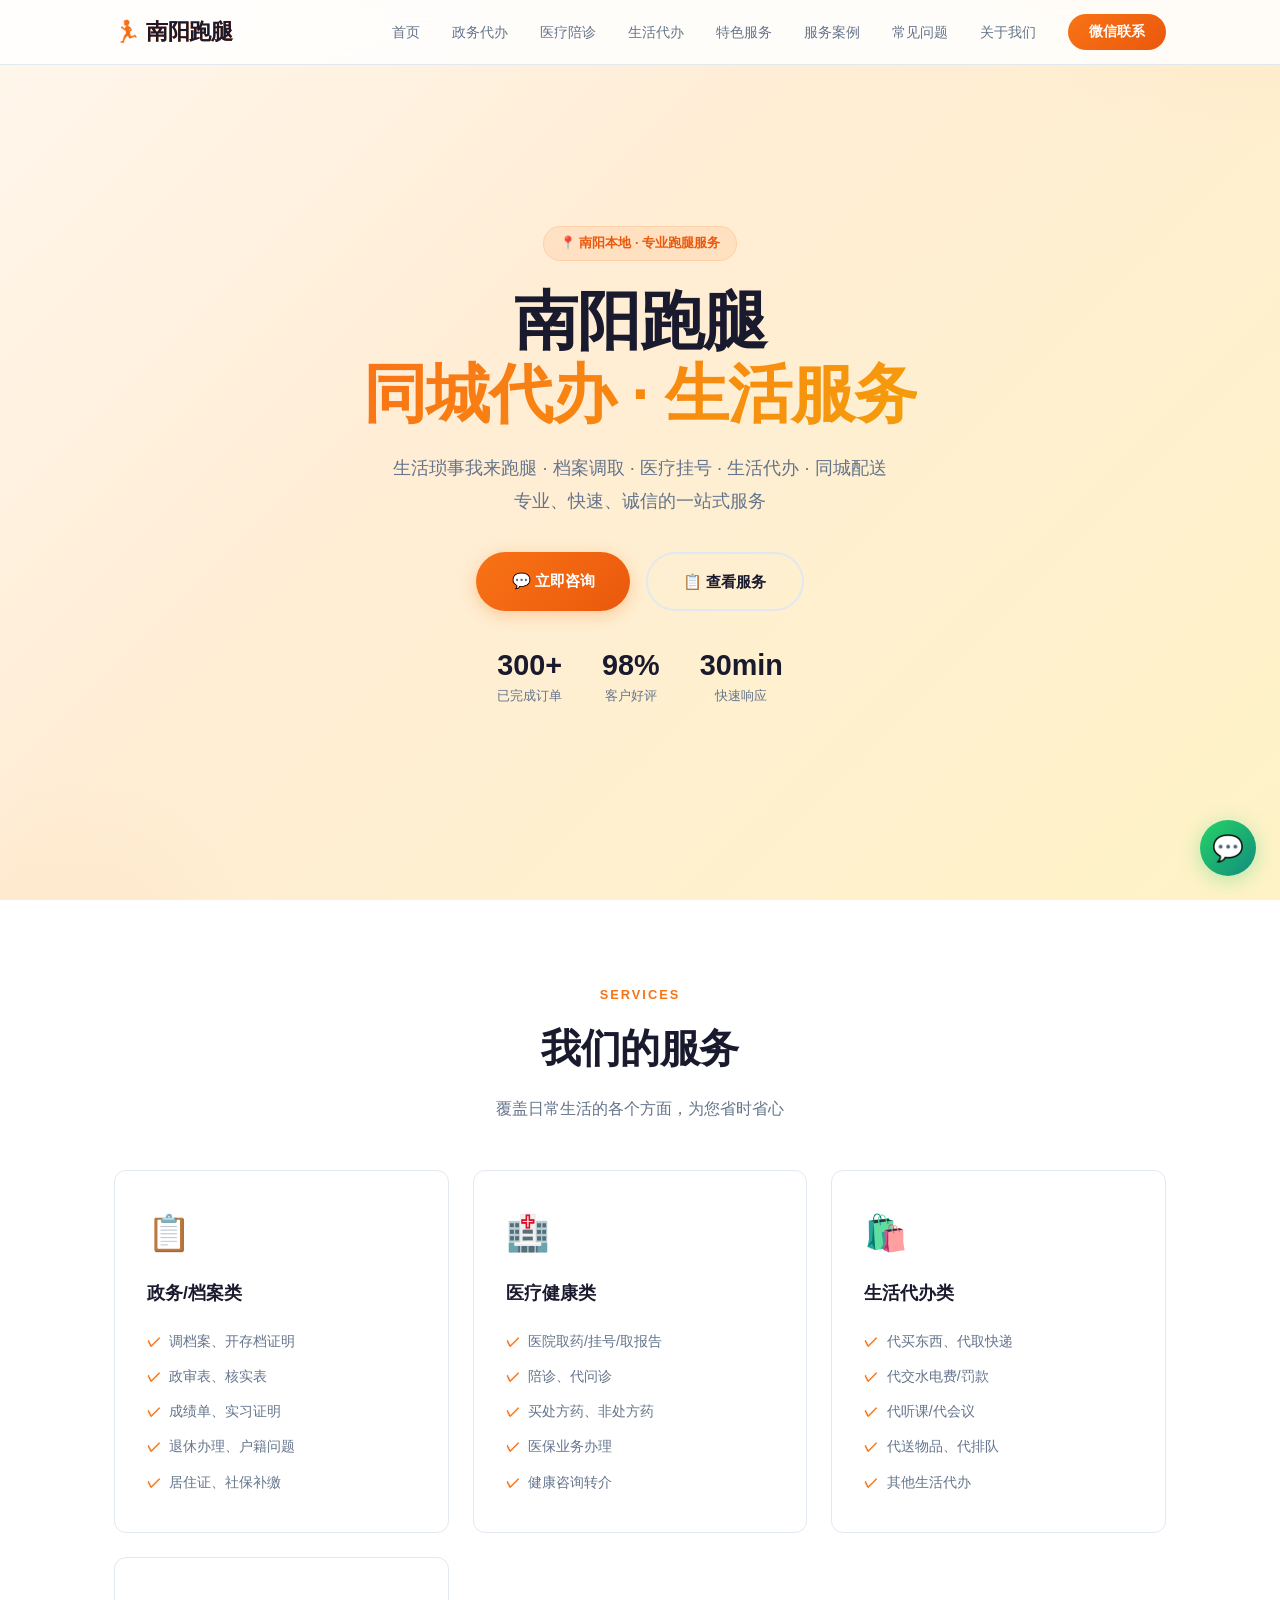
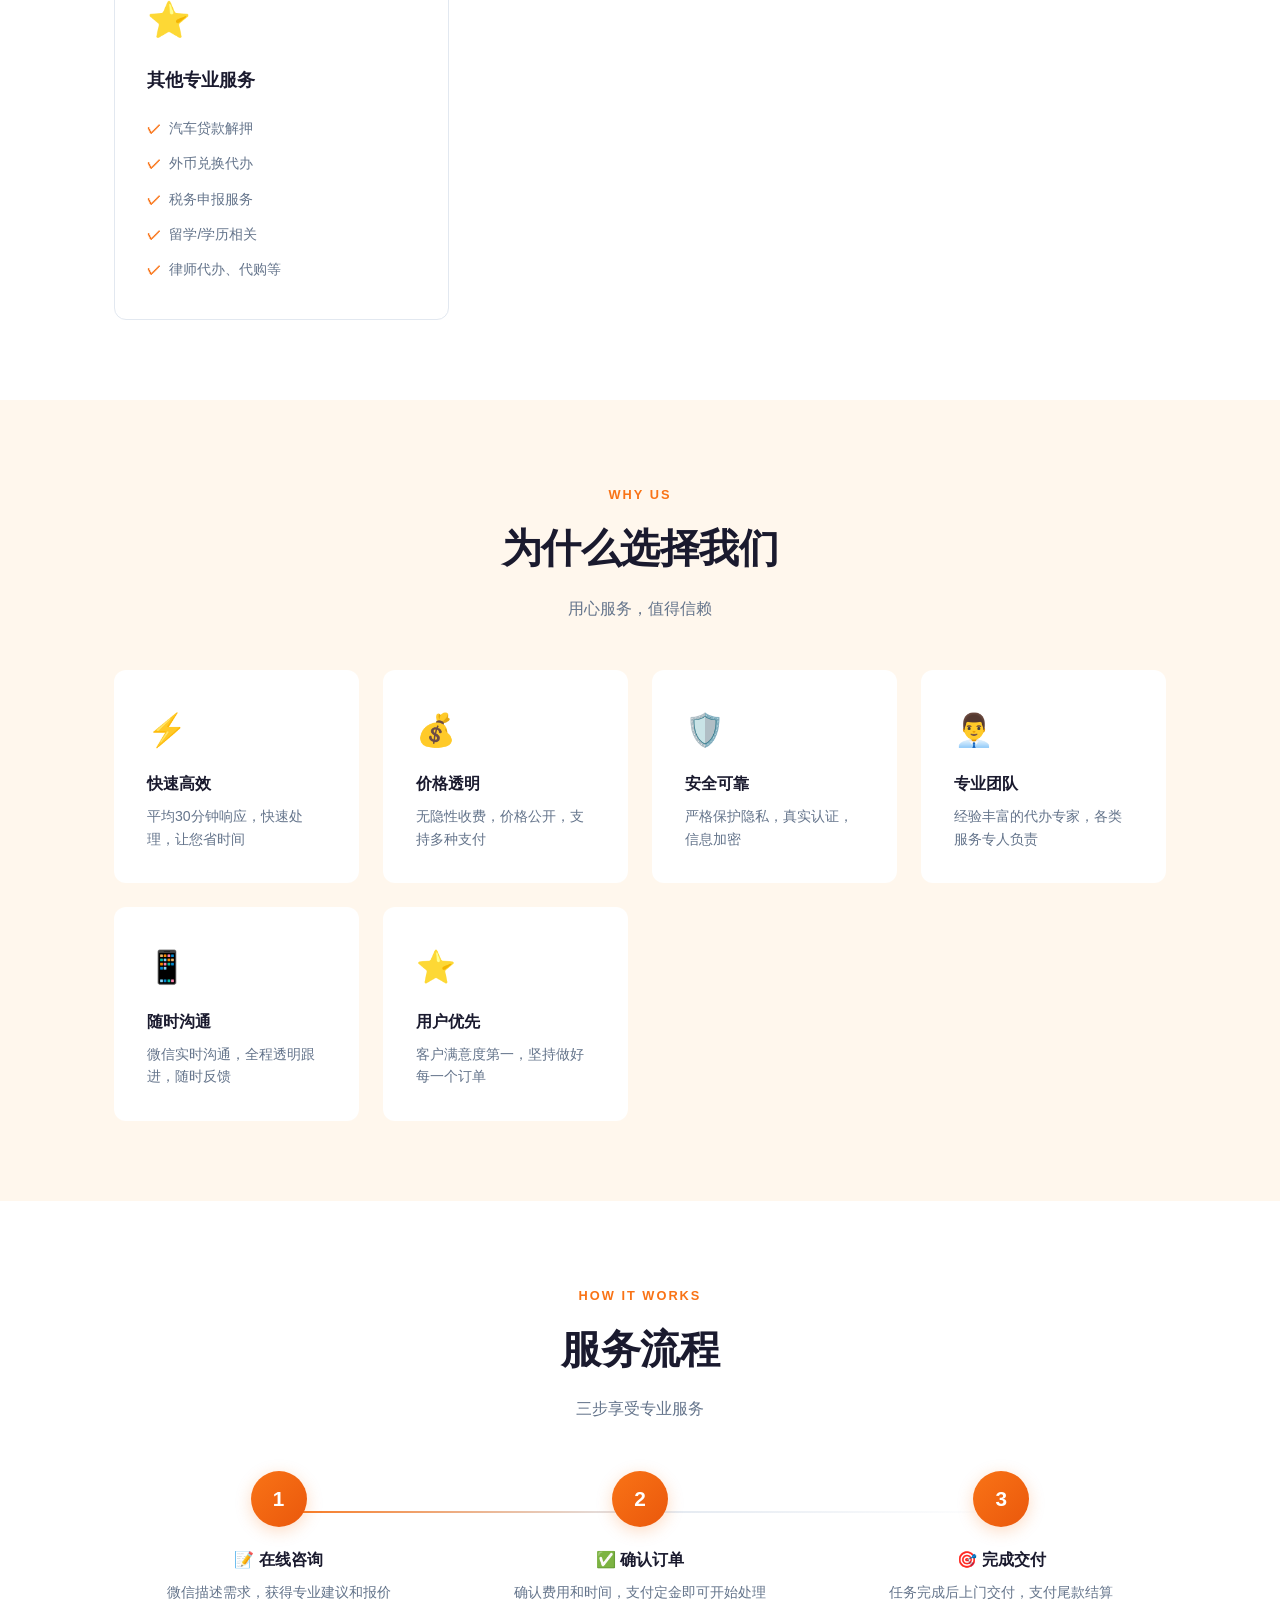
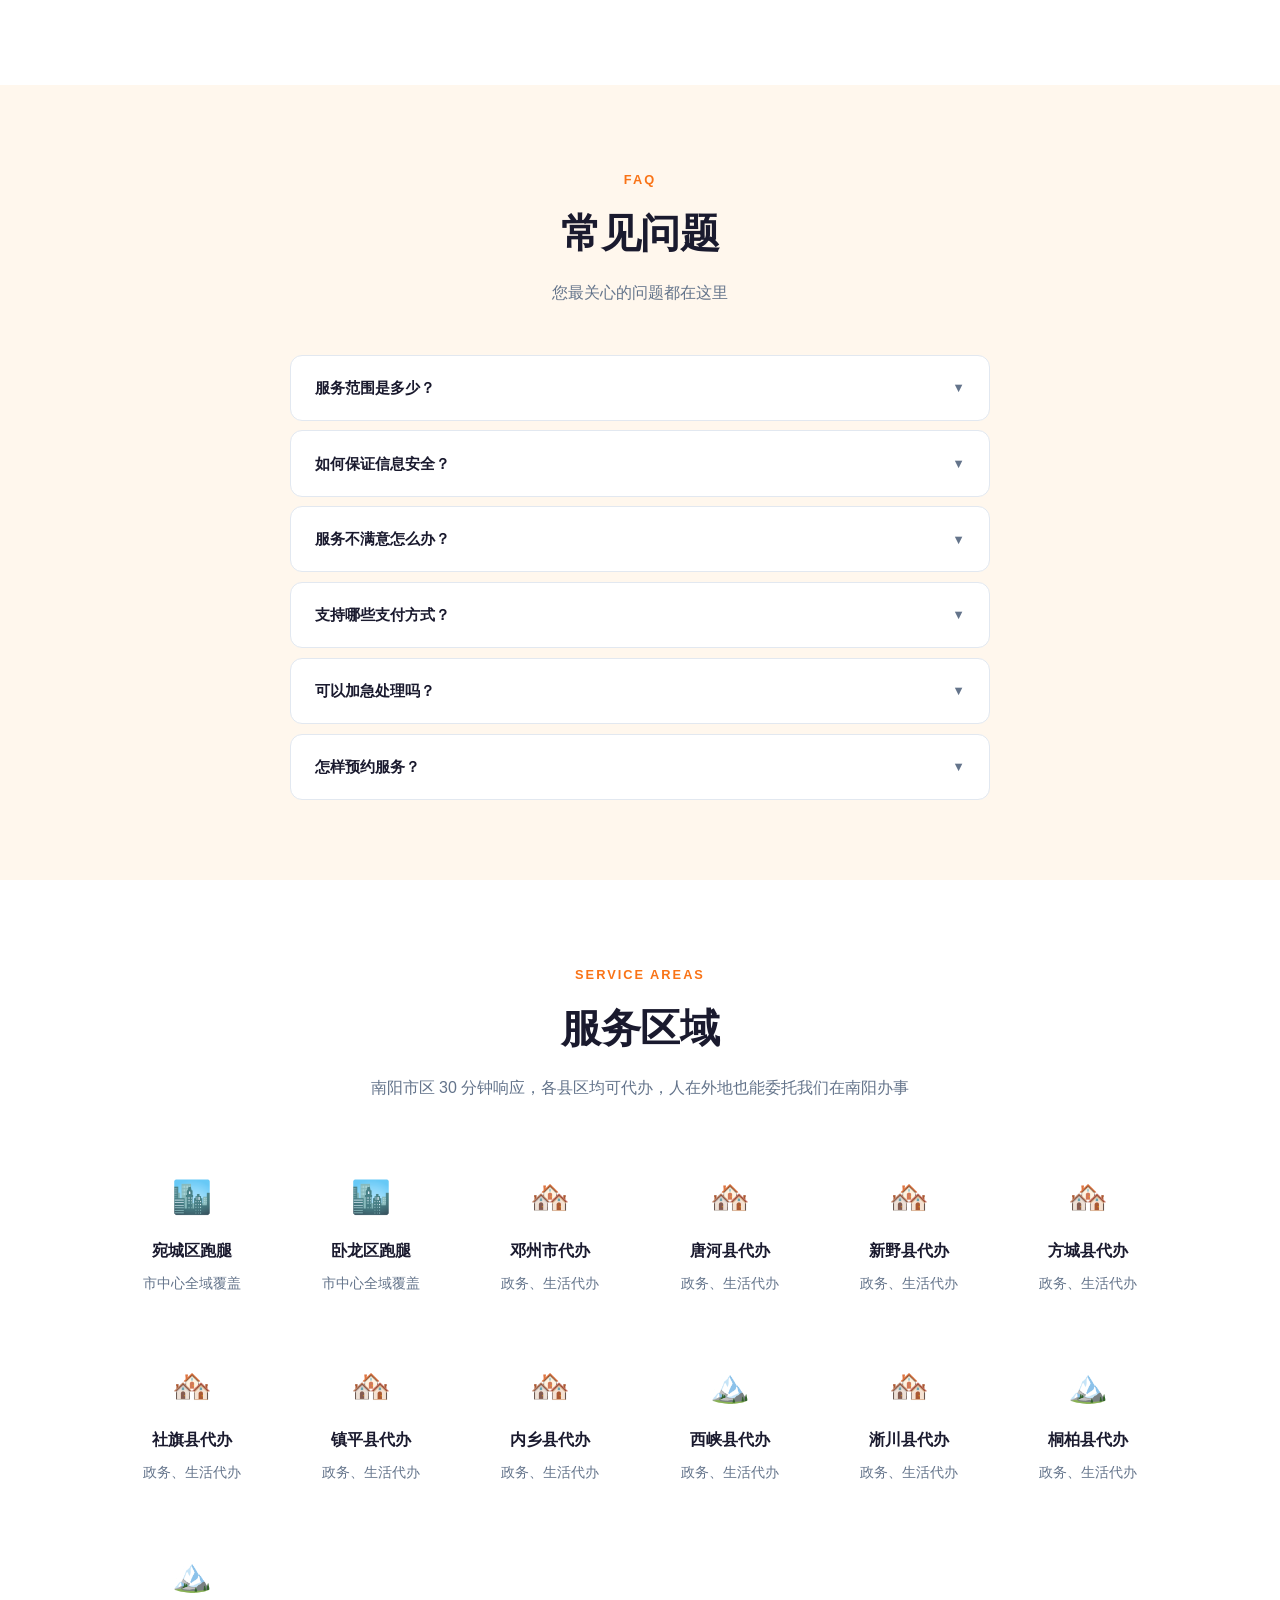
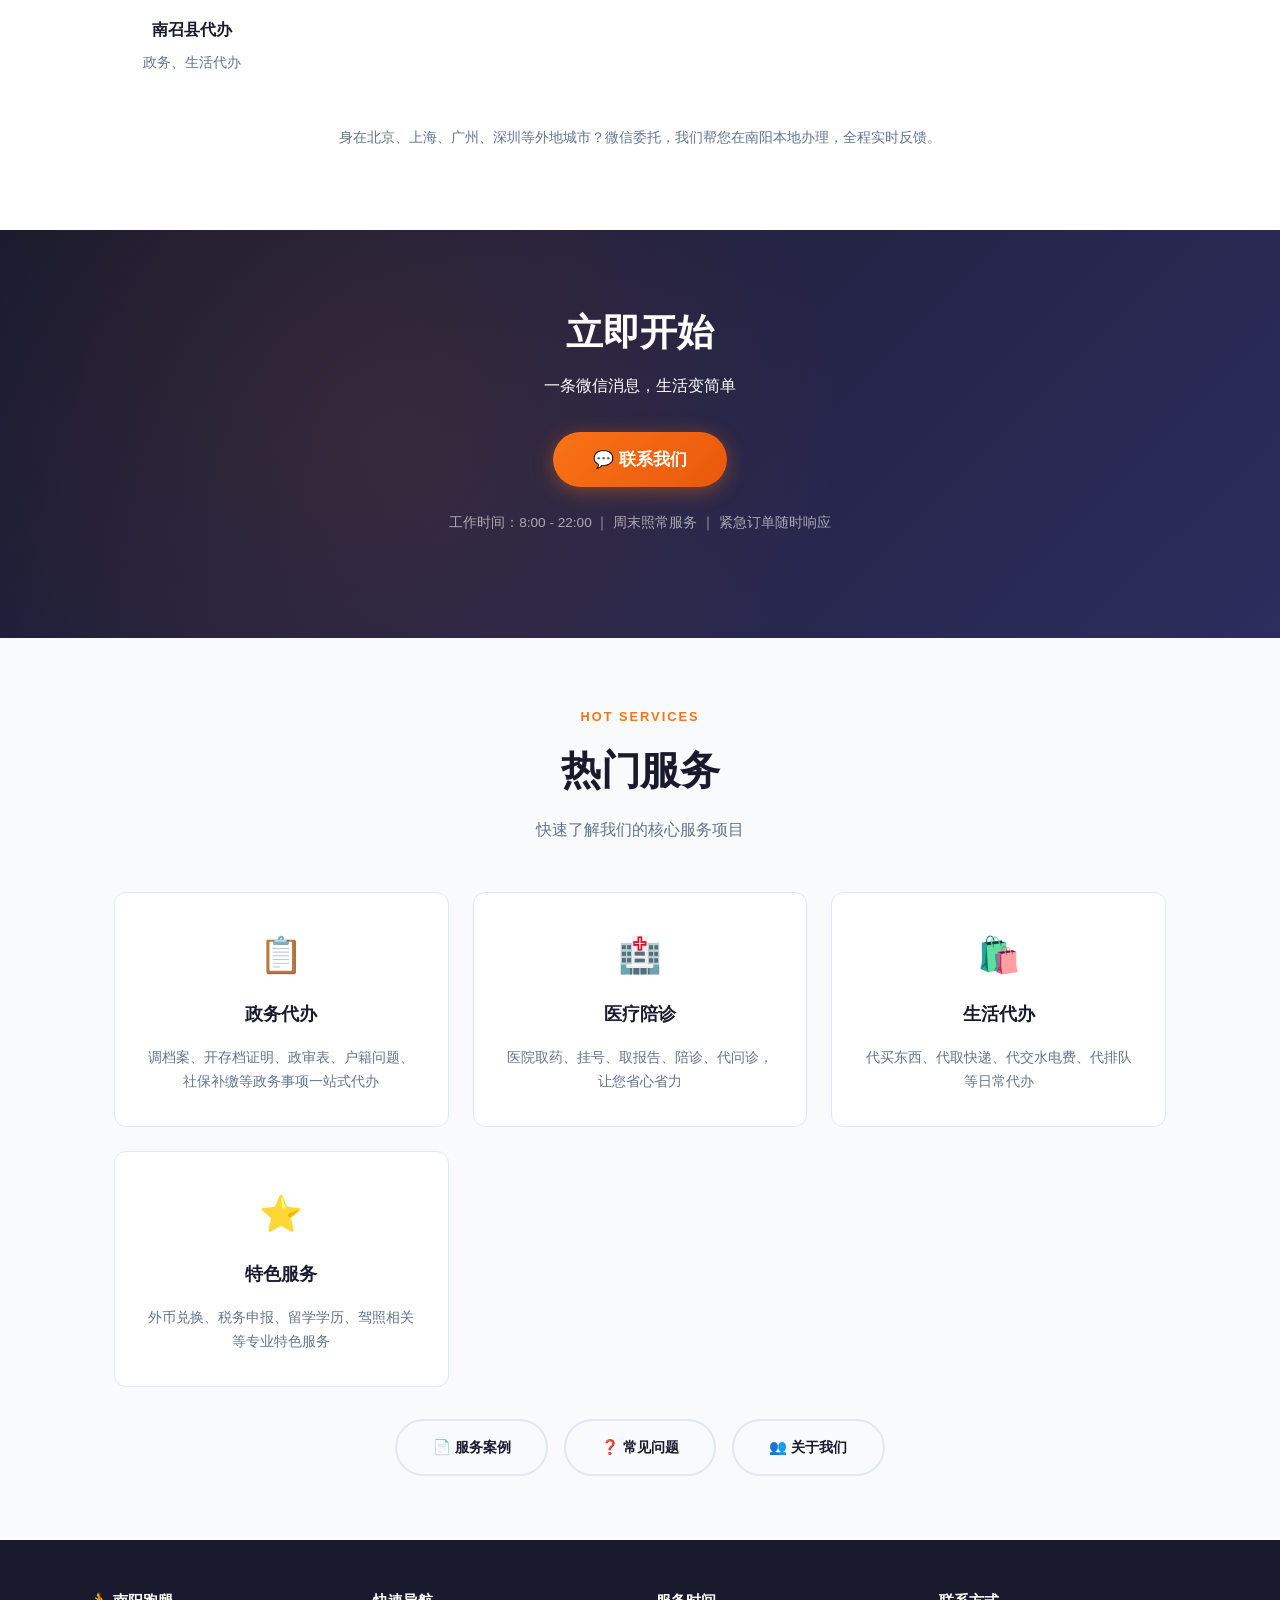
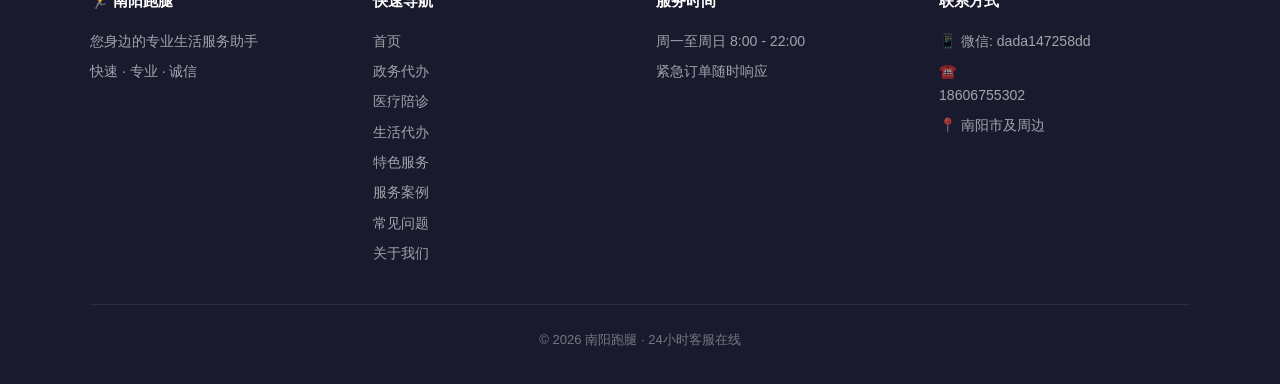
==== index.html @ 793d7140 "update: 同步本地 xiyu-main 最新代码（含 favicon.svg、页面更新、sitemap lastmod 刷新）" ====
<!DOCTYPE html>
<html lang="zh-CN">
<head>
    <meta charset="UTF-8">
    <meta name="viewport" content="width=device-width, initial-scale=1.0">
    <meta name="applicable-device" content="pc,mobile">
    <meta http-equiv="Cache-Control" content="no-transform">

    <!-- ===== Primary Meta ===== -->
    <title>南阳跑腿 - 专业同城代办·跑腿服务 | 南阳本地生活助手</title>
    <meta name="description" content="南阳跑腿提供南阳本地政务档案代办、医院陪诊挂号、生活代办、同城配送等专业跑腿服务。30分钟快速响应，价格透明，值得信赖。联系电话：18606755302">
    <meta name="keywords" content="南阳跑腿,南阳代办,南阳同城配送,南阳陪诊,南阳档案调取,南阳生活代办,南阳市政服务代办,跑腿服务,同城快送,邓州跑腿,唐河跑腿,南阳代挂号,南阳代排队">
    <meta name="robots" content="index, follow">
    <link rel="canonical" href="https://nyptbb.cn/">

    <!-- ===== Open Graph ===== -->
    <meta property="og:type" content="website">
    <meta property="og:title" content="南阳跑腿 - 专业同城代办·跑腿服务">
    <meta property="og:description" content="档案调取、医疗挂号、生活代办、同城配送。专业、快速、诚信的一站式跑腿服务。">
    <meta property="og:url" content="https://nyptbb.cn/">
    <meta property="og:locale" content="zh_CN">
    <meta property="og:site_name" content="南阳跑腿">

    <!-- ===== Twitter Card ===== -->
    <meta name="twitter:card" content="summary">
    <meta name="twitter:title" content="南阳跑腿 - 专业同城代办·跑腿服务">
    <meta name="twitter:description" content="档案调取、医疗挂号、生活代办、同城配送。专业、快速、诚信的一站式跑腿服务。">

    <!-- ===== Baidu (百度站长) ===== -->
    <meta name="baidu-site-verification" content="code-dM54Fl8tbn">

    <!-- ===== Preconnect for Speed ===== -->
    <link rel="dns-prefetch" href="https://nyptbb.cn">

    <!-- ===== Favicon ===== -->
    <link rel="icon" href="favicon.svg" type="image/svg+xml">

    <!-- ===== Structured Data: LocalBusiness ===== -->
    <script type="application/ld+json">
    {
        "@context": "https://schema.org",
        "@type": "LocalBusiness",
        "name": "南阳跑腿",
        "description": "南阳本地专业跑腿代办服务，提供政务档案、医疗健康、生活代办、同城配送等一站式服务。",
        "url": "https://nyptbb.cn/",
        "telephone": "18606755302",
        "priceRange": "¥20-¥200",
        "areaServed": {
            "@type": "City",
            "name": "南阳",
            "sameAs": "https://baike.baidu.com/item/%E5%8D%97%E9%98%B3%E5%B8%82"
        },
        "address": {
            "@type": "PostalAddress",
            "addressLocality": "南阳",
            "addressRegion": "河南省",
            "addressCountry": "中国"
        },
        "openingHoursSpecification": [
            {
                "@type": "OpeningHoursSpecification",
                "dayOfWeek": ["Monday","Tuesday","Wednesday","Thursday","Friday","Saturday","Sunday"],
                "opens": "08:00",
                "closes": "22:00"
            }
        ],
        "contactPoint": {
            "@type": "ContactPoint",
            "telephone": "18606755302",
            "contactType": "customer service",
            "availableLanguage": ["Chinese"]
        },
        "serviceArea": {
            "@type": "GeoCircle",
            "geoMidpoint": {
                "@type": "GeoCoordinates",
                "latitude": 32.9907,
                "longitude": 112.5283
            },
            "geoRadius": "50000"
        },
        "foundingDate": "2024",
        "hasOfferCatalog": {
            "@type": "OfferCatalog",
            "name": "跑腿服务",
            "itemListElement": [
                {
                    "@type": "Offer",
                    "itemOffered": {
                        "@type": "Service",
                        "name": "政务档案代办",
                        "description": "调档案、开存档证明、政审表、户籍问题、社保补缴等"
                    }
                },
                {
                    "@type": "Offer",
                    "itemOffered": {
                        "@type": "Service",
                        "name": "医疗健康服务",
                        "description": "医院取药、挂号、取报告、陪诊、代问诊等"
                    }
                },
                {
                    "@type": "Offer",
                    "itemOffered": {
                        "@type": "Service",
                        "name": "生活代办",
                        "description": "代买东西、代取快递、代交水电费、代排队等"
                    }
                }
            ]
        }
    }
    </script>

    <!-- ===== Structured Data: FAQPage ===== -->
    <script type="application/ld+json">
    {
        "@context": "https://schema.org",
        "@type": "FAQPage",
        "mainEntity": [
            {
                "@type": "Question",
                "name": "服务范围是多少？",
                "acceptedAnswer": {
                    "@type": "Answer",
                    "text": "我们主要服务南阳市区及周边地区。大部分服务可在南阳全市范围内完成。如需特殊地点，欢迎咨询客服。"
                }
            },
            {
                "@type": "Question",
                "name": "如何保证信息安全？",
                "acceptedAnswer": {
                    "@type": "Answer",
                    "text": "我们采取严格的信息保护措施，所有客户信息都加密存储。服务人员签署保密协议，坚决不向第三方泄露任何隐私。"
                }
            },
            {
                "@type": "Question",
                "name": "服务不满意怎么办？",
                "acceptedAnswer": {
                    "@type": "Answer",
                    "text": "我们承诺100%满意。如有不满意，联系客服，48小时内处理，确保问题圆满解决。"
                }
            },
            {
                "@type": "Question",
                "name": "支持哪些支付方式？",
                "acceptedAnswer": {
                    "@type": "Answer",
                    "text": "支持微信支付、支付宝、银行转账等多种方式。大多数订单需先支付定金，完成后支付尾款。"
                }
            },
            {
                "@type": "Question",
                "name": "可以加急处理吗？",
                "acceptedAnswer": {
                    "@type": "Answer",
                    "text": "可以。告诉客服您需要加急，我们会尽力为您安排。具体费用请咨询客服。"
                }
            },
            {
                "@type": "Question",
                "name": "怎样预约服务？",
                "acceptedAnswer": {
                    "@type": "Answer",
                    "text": "最简单的方式是添加微信，告诉客服您的需求。客服会在您方便的时间处理。支持提前预约和紧急临时服务。"
                }
            }
        ]
    }
    </script>

    <style>
        /* ===== Reset & Base ===== */
        *,*::before,*::after{margin:0;padding:0;box-sizing:border-box}
        html{scroll-behavior:smooth}
        body{
            font-family:-apple-system,BlinkMacSystemFont,'Segoe UI','PingFang SC','Hiragino Sans GB','Microsoft YaHei',sans-serif;
            color:#1a1a2e;background:#fafafa;line-height:1.7;overflow-x:hidden
        }
        a{text-decoration:none;color:inherit}
        .container{max-width:1100px;margin:0 auto;padding:0 1.5rem}

        /* ===== Brand Colors ===== */
        :root{
            --primary:#f97316;--primary-dark:#ea580c;--primary-light:#fff7ed;
            --dark:#1a1a2e;--gray:#64748b;--light:#f8fafc;--border:#e2e8f0;
            --shadow:0 4px 24px rgba(0,0,0,.06);--radius:.75rem
        }

        /* ===== Scroll Animation ===== */
        .reveal{opacity:0;transform:translateY(40px);transition:all .7s cubic-bezier(.16,1,.3,1)}
        .reveal.visible{opacity:1;transform:translateY(0)}
        .reveal-left{opacity:0;transform:translateX(-40px);transition:all .7s cubic-bezier(.16,1,.3,1)}
        .reveal-left.visible{opacity:1;transform:translateX(0)}
        .reveal-right{opacity:0;transform:translateX(40px);transition:all .7s cubic-bezier(.16,1,.3,1)}
        .reveal-right.visible{opacity:1;transform:translateX(0)}

        /* ===== Header ===== */
        header{
            position:fixed;top:0;left:0;right:0;z-index:1000;
            background:rgba(255,255,255,.85);backdrop-filter:blur(16px);
            border-bottom:1px solid var(--border);transition:all .3s;
        }
        header.scrolled{box-shadow:var(--shadow)}
        .header-inner{
            max-width:1100px;margin:0 auto;padding:.85rem 1.5rem;
            display:flex;align-items:center;justify-content:space-between
        }
        .logo{
            font-size:1.35rem;font-weight:800;
            background:linear-gradient(135deg,var(--primary),var(--primary-dark));
            -webkit-background-clip:text;-webkit-text-fill-color:transparent;
            background-clip:text;letter-spacing:-.5px
        }
        .logo span{-webkit-text-fill-color:var(--dark)}
        .nav-links{display:flex;gap:2rem;align-items:center}
        .nav-links a{font-size:.9rem;color:var(--gray);transition:color .3s;font-weight:500}
        .nav-links a:hover{color:var(--primary)}
        .contact-btn{
            background:linear-gradient(135deg,var(--primary),var(--primary-dark));
            color:#fff;border:none;padding:.55rem 1.3rem;border-radius:2rem;
            font-size:.85rem;font-weight:600;cursor:pointer;
            transition:transform .3s,box-shadow .3s
        }
        .contact-btn:hover{transform:translateY(-2px);box-shadow:0 6px 20px rgba(249,115,22,.35)}

        /* ===== Mobile Nav Toggle ===== */
        .nav-toggle{display:none;background:none;border:none;font-size:1.4rem;cursor:pointer;padding:.3rem}

        /* ===== Hero ===== */
        .hero{
            min-height:100vh;display:flex;align-items:center;justify-content:center;
            background:linear-gradient(135deg,#fff7ed 0%,#ffedd5 40%,#fef3c7 100%);
            position:relative;overflow:hidden;padding:6rem 1.5rem 4rem
        }
        .hero::before{
            content:'';position:absolute;top:-50%;right:-20%;width:600px;height:600px;
            background:radial-gradient(circle,rgba(249,115,22,.08) 0%,transparent 70%);
            border-radius:50%;pointer-events:none
        }
        .hero::after{
            content:'';position:absolute;bottom:-30%;left:-10%;width:400px;height:400px;
            background:radial-gradient(circle,rgba(251,146,60,.06) 0%,transparent 70%);
            border-radius:50%;pointer-events:none
        }
        .hero-content{position:relative;z-index:1;text-align:center;max-width:700px}
        .hero-badge{
            display:inline-block;padding:.35rem 1rem;border-radius:2rem;
            background:rgba(249,115,22,.1);color:var(--primary-dark);
            font-size:.8rem;font-weight:600;margin-bottom:1.5rem;
            border:1px solid rgba(249,115,22,.15)
        }
        .hero h1{
            font-size:clamp(2.5rem,5.5vw,4rem);font-weight:800;
            line-height:1.15;margin-bottom:1.2rem;letter-spacing:-1px
        }
        .hero h1 .highlight{
            background:linear-gradient(135deg,var(--primary),#f59e0b);
            -webkit-background-clip:text;-webkit-text-fill-color:transparent;
            background-clip:text
        }
        .hero p{
            font-size:clamp(1rem,1.8vw,1.15rem);color:var(--gray);
            max-width:540px;margin:0 auto 2.2rem;line-height:1.8
        }
        .hero-actions{display:flex;gap:1rem;justify-content:center;flex-wrap:wrap}
        .btn{
            padding:.9rem 2.2rem;border:none;border-radius:2rem;
            font-size:.95rem;font-weight:600;cursor:pointer;
            transition:all .3s;display:inline-flex;align-items:center;gap:.5rem
        }
        .btn-primary{
            background:linear-gradient(135deg,var(--primary),var(--primary-dark));
            color:#fff;box-shadow:0 4px 16px rgba(249,115,22,.3)
        }
        .btn-primary:hover{transform:translateY(-3px);box-shadow:0 8px 28px rgba(249,115,22,.4)}
        .btn-outline{
            background:transparent;color:var(--dark);
            border:2px solid var(--border)
        }
        .btn-outline:hover{background:var(--light);border-color:var(--primary);color:var(--primary)}
        .hero-stats{
            display:flex;gap:2.5rem;justify-content:center;margin-top:2.5rem;flex-wrap:wrap
        }
        .hero-stat{text-align:center}
        .hero-stat-num{
            font-size:1.8rem;font-weight:800;color:var(--dark);line-height:1
        }
        .hero-stat-label{font-size:.8rem;color:var(--gray);margin-top:.3rem}

        /* ===== Section Common ===== */
        section{padding:5rem 0}
        .section-label{
            display:inline-block;font-size:.8rem;font-weight:700;
            text-transform:uppercase;letter-spacing:2px;color:var(--primary);
            margin-bottom:.5rem
        }
        .section-title{
            font-size:clamp(1.8rem,3.5vw,2.5rem);font-weight:800;
            margin-bottom:.8rem;letter-spacing:-.5px
        }
        .section-subtitle{
            color:var(--gray);font-size:1rem;max-width:600px;margin-bottom:3rem
        }
        .text-center{text-align:center}
        .mx-auto{margin-left:auto;margin-right:auto}

        /* ===== Services ===== */
        #services{background:#fff}
        .services-grid{
            display:grid;grid-template-columns:repeat(auto-fit,minmax(250px,1fr));
            gap:1.5rem
        }
        .service-card{
            background:#fff;border:1px solid var(--border);border-radius:var(--radius);
            padding:2rem;transition:all .4s;position:relative;overflow:hidden
        }
        .service-card::before{
            content:'';position:absolute;top:0;left:0;right:0;height:3px;
            background:linear-gradient(90deg,var(--primary),#f59e0b);
            transform:scaleX(0);transform-origin:left;transition:transform .4s
        }
        .service-card:hover{
            border-color:var(--primary);transform:translateY(-6px);
            box-shadow:0 12px 36px rgba(249,115,22,.1)
        }
        .service-card:hover::before{transform:scaleX(1)}
        .service-icon{font-size:2.2rem;margin-bottom:1rem;display:inline-block}
        .service-card h3{font-size:1.1rem;font-weight:700;margin-bottom:1rem}
        .service-card ul{list-style:none}
        .service-card li{
            padding:.35rem 0 .35rem 1.4rem;color:var(--gray);font-size:.88rem;
            position:relative
        }
        .service-card li::before{
            content:"✓";position:absolute;left:0;color:var(--primary);font-weight:700
        }
        .service-price{
            margin-top:1rem;padding-top:1rem;border-top:1px solid var(--border);
            font-size:.85rem;color:var(--gray)
        }
        .service-price strong{color:var(--primary-dark);font-size:1.1rem}

        /* ===== Why Us ===== */
        #why-us{background:var(--primary-light)}
        .features-grid{
            display:grid;grid-template-columns:repeat(auto-fit,minmax(220px,1fr));
            gap:1.5rem
        }
        .feature-card{
            background:#fff;border-radius:var(--radius);padding:2rem;
            transition:all .4s;border:1px solid transparent
        }
        .feature-card:hover{
            border-color:var(--border);transform:translateY(-4px);box-shadow:var(--shadow)
        }
        .feature-icon{font-size:2rem;margin-bottom:.8rem}
        .feature-card h4{font-size:1rem;font-weight:700;margin-bottom:.5rem}
        .feature-card p{font-size:.88rem;color:var(--gray);line-height:1.6}

        /* ===== Process ===== */
        #process{background:#fff}
        .steps{
            display:grid;grid-template-columns:repeat(auto-fit,minmax(220px,1fr));
            gap:2rem;position:relative
        }
        .steps::before{
            content:'';position:absolute;top:2.5rem;left:15%;right:15%;
            height:2px;background:linear-gradient(90deg,var(--primary),var(--border),transparent);
            display:none
        }
        @media(min-width:768px){.steps::before{display:block}}
        .step{text-align:center;position:relative}
        .step-num{
            width:56px;height:56px;line-height:56px;border-radius:50%;
            background:linear-gradient(135deg,var(--primary),var(--primary-dark));
            color:#fff;font-size:1.3rem;font-weight:700;margin:0 auto 1.2rem;
            position:relative;z-index:1;box-shadow:0 4px 16px rgba(249,115,22,.25)
        }
        .step h4{font-size:1rem;font-weight:700;margin-bottom:.5rem}
        .step p{font-size:.88rem;color:var(--gray);max-width:280px;margin:0 auto}

        /* ===== Testimonials ===== */
        #testimonials{background:var(--light)}
        .testimonials-grid{
            display:grid;grid-template-columns:repeat(auto-fit,minmax(280px,1fr));
            gap:1.5rem
        }
        .testimonial-card{
            background:#fff;border-radius:var(--radius);padding:1.8rem;
            border:1px solid var(--border);transition:all .3s
        }
        .testimonial-card:hover{box-shadow:var(--shadow)}
        .testimonial-stars{color:#f59e0b;font-size:.9rem;margin-bottom:.8rem}
        .testimonial-text{
            font-size:.9rem;color:var(--gray);line-height:1.7;margin-bottom:1rem;
            font-style:italic
        }
        .testimonial-author{font-size:.85rem;font-weight:600;color:var(--dark)}
        .testimonial-tag{
            display:inline-block;font-size:.75rem;padding:.15rem .6rem;
            border-radius:1rem;background:var(--primary-light);color:var(--primary-dark);
            margin-left:.5rem;font-weight:500
        }

        /* ===== FAQ ===== */
        #faq{background:var(--primary-light)}
        .faq-list{max-width:700px;margin:0 auto;display:flex;flex-direction:column;gap:.6rem}
        .faq-item{
            background:#fff;border-radius:var(--radius);overflow:hidden;
            border:1px solid var(--border);transition:all .3s
        }
        .faq-item:hover{border-color:rgba(249,115,22,.2)}
        .faq-q{
            padding:1.2rem 1.5rem;cursor:pointer;
            display:flex;justify-content:space-between;align-items:center;
            font-weight:600;font-size:.95rem;user-select:none;
            transition:background .3s
        }
        .faq-q:hover{background:var(--light)}
        .faq-toggle{
            font-size:.8rem;color:var(--gray);transition:transform .3s;
            flex-shrink:0;margin-left:1rem
        }
        .faq-item.open .faq-toggle{transform:rotate(180deg);color:var(--primary)}
        .faq-a{
            max-height:0;overflow:hidden;transition:all .4s cubic-bezier(.16,1,.3,1);
            color:var(--gray);font-size:.9rem;line-height:1.7;
            padding:0 1.5rem
        }
        .faq-item.open .faq-a{
            max-height:400px;padding:0 1.5rem 1.3rem
        }

        /* ===== CTA ===== */
        .cta{
            background:linear-gradient(135deg,#1a1a2e 0%,#2d2d5e 100%);
            color:#fff;text-align:center;padding:4.5rem 1.5rem;
            position:relative;overflow:hidden
        }
        .cta::before{
            content:'';position:absolute;top:0;left:0;right:0;bottom:0;
            background:radial-gradient(circle at 30% 50%,rgba(249,115,22,.1) 0%,transparent 50%);
            pointer-events:none
        }
        .cta .container{position:relative;z-index:1}
        .cta h2{font-size:clamp(1.8rem,3vw,2.3rem);font-weight:800;margin-bottom:.5rem}
        .cta p{opacity:.8;margin-bottom:2rem;font-size:1rem}
        .cta .btn-primary{box-shadow:0 4px 20px rgba(249,115,22,.4)}
        .cta .btn-primary:hover{box-shadow:0 8px 32px rgba(249,115,22,.5)}

        /* ===== Footer ===== */
        footer{
            background:var(--dark);color:rgba(255,255,255,.7);
            padding:3rem 1.5rem 2rem;font-size:.88rem
        }
        .footer-grid{
            max-width:1100px;margin:0 auto;
            display:grid;grid-template-columns:repeat(auto-fit,minmax(200px,1fr));
            gap:2rem;margin-bottom:2rem
        }
        .footer-col h5{color:#fff;font-size:.95rem;font-weight:700;margin-bottom:1rem}
        .footer-col p,.footer-col a{display:block;color:rgba(255,255,255,.6);margin-bottom:.4rem;transition:color .3s}
        .footer-col a:hover{color:var(--primary)}
        .footer-bottom{
            max-width:1100px;margin:0 auto;padding-top:1.5rem;
            border-top:1px solid rgba(255,255,255,.08);
            text-align:center;font-size:.82rem;color:rgba(255,255,255,.4)
        }

        /* ===== Modal ===== */
        .modal{
            display:none;position:fixed;z-index:9999;
            left:0;top:0;width:100%;height:100%;
            background:rgba(0,0,0,.5);backdrop-filter:blur(4px);
            align-items:center;justify-content:center;
            opacity:0;transition:opacity .3s
        }
        .modal.show{display:flex;opacity:1}
        .modal-panel{
            background:#fff;border-radius:1rem;padding:2.2rem;
            width:92%;max-width:380px;text-align:center;
            transform:scale(.9);transition:transform .3s cubic-bezier(.16,1,.3,1)
        }
        .modal.show .modal-panel{transform:scale(1)}
        .modal-close{
            float:right;background:none;border:none;font-size:1.5rem;
            cursor:pointer;color:var(--gray);line-height:1;padding:.2rem
        }
        .modal-icon{font-size:2.5rem;margin-bottom:.8rem}
        .modal h3{font-size:1.2rem;font-weight:700;margin-bottom:.4rem}
        .modal .modal-desc{color:var(--gray);font-size:.88rem;margin-bottom:1.5rem}
        .modal-contact{margin-bottom:1.2rem}
        .modal-contact-item{
            background:var(--light);border-radius:.6rem;padding:1rem;
            margin-bottom:.6rem;display:flex;align-items:center;gap:.8rem
        }
        .modal-contact-label{
            font-size:.75rem;color:var(--gray);font-weight:600;
            background:var(--border);padding:.15rem .5rem;border-radius:.3rem;
            flex-shrink:0
        }
        .modal-contact-value{font-weight:600;font-size:.95rem;color:var(--dark);word-break:break-all}
        .modal-copy-btn{
            margin-left:auto;background:none;border:1px solid var(--border);
            border-radius:.4rem;padding:.3rem .5rem;font-size:.75rem;
            cursor:pointer;color:var(--gray);transition:all .2s;
            flex-shrink:0
        }
        .modal-copy-btn:hover{background:var(--primary);color:#fff;border-color:var(--primary)}
        .modal-actions{display:flex;flex-direction:column;gap:.6rem}
        .modal-actions .btn{width:100%;justify-content:center}

        /* ===== Floating Contact ===== */
        .float-wx{
            position:fixed;bottom:1.5rem;right:1.5rem;z-index:999;
            width:56px;height:56px;border-radius:50%;
            background:linear-gradient(135deg,#25D366,#128C7E);
            color:#fff;display:flex;align-items:center;justify-content:center;
            font-size:1.6rem;box-shadow:0 4px 20px rgba(37,211,102,.35);
            cursor:pointer;transition:all .3s;border:none
        }
        .float-wx:hover{transform:scale(1.1);box-shadow:0 8px 28px rgba(37,211,102,.45)}
        .float-wx-tooltip{
            position:absolute;right:66px;top:50%;transform:translateY(-50%);
            background:#fff;color:var(--dark);font-size:.78rem;font-weight:600;
            padding:.4rem .8rem;border-radius:.4rem;white-space:nowrap;
            box-shadow:0 2px 12px rgba(0,0,0,.1);display:none
        }
        .float-wx:hover .float-wx-tooltip{display:block}

        /* ===== Back to Top ===== */
        .back-top{
            position:fixed;bottom:1.5rem;left:1.5rem;z-index:999;
            width:44px;height:44px;border-radius:50%;
            background:#fff;color:var(--dark);border:1px solid var(--border);
            display:flex;align-items:center;justify-content:center;
            font-size:1.2rem;cursor:pointer;opacity:0;pointer-events:none;
            transition:all .3s;box-shadow:var(--shadow)
        }
        .back-top.show{opacity:1;pointer-events:auto}
        .back-top:hover{background:var(--primary);color:#fff;border-color:var(--primary)}

        /* ===== Mobile Action Bar ===== */
        .action-bar{
            display:none;position:fixed;bottom:0;left:0;right:0;z-index:998;
            background:#fff;border-top:1px solid var(--border);
            box-shadow:0 -4px 16px rgba(0,0,0,.08)
        }
        .action-bar a,.action-bar button{
            flex:1;padding:.9rem 0;text-align:center;font-size:.95rem;font-weight:600;
            border:none;cursor:pointer;display:flex;align-items:center;justify-content:center;gap:.4rem
        }
        .action-bar .action-call{background:#fff;color:var(--dark)}
        .action-bar .action-wx{background:linear-gradient(135deg,var(--primary),var(--primary-dark));color:#fff}

        /* ===== Mobile ===== */
        @media(max-width:768px){
            .nav-links{display:none}
            .nav-toggle{display:block}
            .nav-links.open{
                display:flex;flex-direction:column;
                position:absolute;top:100%;left:0;right:0;
                background:#fff;padding:1rem 1.5rem;gap:1rem;
                border-bottom:1px solid var(--border);box-shadow:var(--shadow)
            }
            .hero{padding:5rem 1rem 3rem}
            .hero-stats{gap:1.5rem}
            .hero-stat-num{font-size:1.3rem}
            section{padding:3.5rem 0}
            .services-grid,.features-grid,.testimonials-grid{gap:1rem}
            .service-card,.feature-card{padding:1.5rem}
            .footer-grid{grid-template-columns:1fr 1fr}
            .float-wx{display:none}
            .back-top{width:38px;height:38px;font-size:1rem;bottom:4.2rem;left:1rem}
            .action-bar{display:flex}
            body{padding-bottom:50px}
        }
        @media(max-width:480px){
            .hero-actions{flex-direction:column;align-items:stretch}
            .hero h1{font-size:2rem}
            .footer-grid{grid-template-columns:1fr}
        }

        /* ===== Toast ===== */
        .toast{
            position:fixed;bottom:5rem;left:50%;transform:translateX(-50%) translateY(20px);
            background:var(--dark);color:#fff;padding:.6rem 1.2rem;
            border-radius:2rem;font-size:.82rem;opacity:0;
            transition:all .4s;z-index:99999;pointer-events:none
        }
        .toast.show{opacity:1;transform:translateX(-50%) translateY(0)}
    </style>
    <!-- ===== 百度统计 ===== -->
    <script>
    var _hmt = _hmt || [];
    (function() {
      var hm = document.createElement("script");
      hm.src = "https://hm.baidu.com/hm.js?52db730f9e5dfe05d2a1e4ff3575753a";
      var s = document.getElementsByTagName("script")[0];
      s.parentNode.insertBefore(hm, s);
    })();
    </script>
</head>
<body>

<!-- ===== Header ===== -->
<header id="header">
    <div class="header-inner">
        <div class="logo">🏃 <span>南阳跑腿</span></div>
        <button class="nav-toggle" onclick="document.querySelector('.nav-links').classList.toggle('open')" aria-label="菜单">☰</button>
        <nav class="nav-links">
            <a href="index.html">首页</a>
            <a href="zhengwu.html">政务代办</a>
            <a href="yiliao.html">医疗陪诊</a>
            <a href="shenghuo.html">生活代办</a>
            <a href="tese.html">特色服务</a>
            <a href="anli.html">服务案例</a>
            <a href="wenti.html">常见问题</a>
            <a href="guanyu.html">关于我们</a>
            <button class="contact-btn" onclick="openModal()">微信联系</button>
        </nav>
    </div>
</header>

<!-- ===== Hero ===== -->
<section class="hero">
    <div class="hero-content">
        <div class="hero-badge">📍 南阳本地 · 专业跑腿服务</div>
        <h1>
            南阳跑腿<br>
            <span class="highlight">同城代办 · 生活服务</span>
        </h1>
        <p>
            生活琐事我来跑腿 · 档案调取 · 医疗挂号 · 生活代办 · 同城配送<br>
            专业、快速、诚信的一站式服务
        </p>
        <div class="hero-actions">
            <button class="btn btn-primary" onclick="openModal()">💬 立即咨询</button>
            <a href="#services" class="btn btn-outline">📋 查看服务</a>
        </div>
        <div class="hero-stats">
            <div class="hero-stat">
                <div class="hero-stat-num">300+</div>
                <div class="hero-stat-label">已完成订单</div>
            </div>
            <div class="hero-stat">
                <div class="hero-stat-num">98%</div>
                <div class="hero-stat-label">客户好评</div>
            </div>
            <div class="hero-stat">
                <div class="hero-stat-num">30min</div>
                <div class="hero-stat-label">快速响应</div>
            </div>
        </div>
    </div>
</section>

<!-- ===== Services ===== -->
<section id="services">
    <div class="container text-center">
        <div class="section-label">Services</div>
        <h2 class="section-title">我们的服务</h2>
        <p class="section-subtitle mx-auto">覆盖日常生活的各个方面，为您省时省心</p>
    </div>
    <div class="container">
        <div class="services-grid">
            <div class="service-card reveal">
                <div class="service-icon">📋</div>
                <h3>政务/档案类</h3>
                <ul>
                    <li>调档案、开存档证明</li>
                    <li>政审表、核实表</li>
                    <li>成绩单、实习证明</li>
                    <li>退休办理、户籍问题</li>
                    <li>居住证、社保补缴</li>
                </ul>
            </div>
            <div class="service-card reveal">
                <div class="service-icon">🏥</div>
                <h3>医疗健康类</h3>
                <ul>
                    <li>医院取药/挂号/取报告</li>
                    <li>陪诊、代问诊</li>
                    <li>买处方药、非处方药</li>
                    <li>医保业务办理</li>
                    <li>健康咨询转介</li>
                </ul>
            </div>
            <div class="service-card reveal">
                <div class="service-icon">🛍️</div>
                <h3>生活代办类</h3>
                <ul>
                    <li>代买东西、代取快递</li>
                    <li>代交水电费/罚款</li>
                    <li>代听课/代会议</li>
                    <li>代送物品、代排队</li>
                    <li>其他生活代办</li>
                </ul>
            </div>
            <div class="service-card reveal">
                <div class="service-icon">⭐</div>
                <h3>其他专业服务</h3>
                <ul>
                    <li>汽车贷款解押</li>
                    <li>外币兑换代办</li>
                    <li>税务申报服务</li>
                    <li>留学/学历相关</li>
                    <li>律师代办、代购等</li>
                </ul>
            </div>
        </div>
    </div>
</section>

<!-- ===== Why Us ===== -->
<section id="why-us">
    <div class="container text-center">
        <div class="section-label">Why Us</div>
        <h2 class="section-title">为什么选择我们</h2>
        <p class="section-subtitle mx-auto">用心服务，值得信赖</p>
    </div>
    <div class="container">
        <div class="features-grid">
            <div class="feature-card reveal-left">
                <div class="feature-icon">⚡</div>
                <h4>快速高效</h4>
                <p>平均30分钟响应，快速处理，让您省时间</p>
            </div>
            <div class="feature-card reveal-left">
                <div class="feature-icon">💰</div>
                <h4>价格透明</h4>
                <p>无隐性收费，价格公开，支持多种支付</p>
            </div>
            <div class="feature-card reveal-left">
                <div class="feature-icon">🛡️</div>
                <h4>安全可靠</h4>
                <p>严格保护隐私，真实认证，信息加密</p>
            </div>
            <div class="feature-card reveal-left">
                <div class="feature-icon">👨‍💼</div>
                <h4>专业团队</h4>
                <p>经验丰富的代办专家，各类服务专人负责</p>
            </div>
            <div class="feature-card reveal-left">
                <div class="feature-icon">📱</div>
                <h4>随时沟通</h4>
                <p>微信实时沟通，全程透明跟进，随时反馈</p>
            </div>
            <div class="feature-card reveal-left">
                <div class="feature-icon">⭐</div>
                <h4>用户优先</h4>
                <p>客户满意度第一，坚持做好每一个订单</p>
            </div>
        </div>
    </div>
</section>

<!-- ===== Process ===== -->
<section id="process">
    <div class="container text-center">
        <div class="section-label">How It Works</div>
        <h2 class="section-title">服务流程</h2>
        <p class="section-subtitle mx-auto">三步享受专业服务</p>
    </div>
    <div class="container">
        <div class="steps">
            <div class="step reveal">
                <div class="step-num">1</div>
                <h4>📝 在线咨询</h4>
                <p>微信描述需求，获得专业建议和报价</p>
            </div>
            <div class="step reveal">
                <div class="step-num">2</div>
                <h4>✅ 确认订单</h4>
                <p>确认费用和时间，支付定金即可开始处理</p>
            </div>
            <div class="step reveal">
                <div class="step-num">3</div>
                <h4>🎯 完成交付</h4>
                <p>任务完成后上门交付，支付尾款结算</p>
            </div>
        </div>
    </div>
</section>

<!-- ===== FAQ ===== -->
<section id="faq">
    <div class="container text-center">
        <div class="section-label">FAQ</div>
        <h2 class="section-title">常见问题</h2>
        <p class="section-subtitle mx-auto">您最关心的问题都在这里</p>
    </div>
    <div class="container">
        <div class="faq-list">
            <div class="faq-item">
                <div class="faq-q" onclick="toggleFaq(this)">
                    <span>服务范围是多少？</span>
                    <span class="faq-toggle">▼</span>
                </div>
                <div class="faq-a">我们主要服务南阳市区及周边地区。大部分服务可在南阳全市范围内完成。如需特殊地点，欢迎咨询客服。</div>
            </div>
            <div class="faq-item">
                <div class="faq-q" onclick="toggleFaq(this)">
                    <span>如何保证信息安全？</span>
                    <span class="faq-toggle">▼</span>
                </div>
                <div class="faq-a">我们采取严格的信息保护措施，所有客户信息都加密存储。服务人员签署保密协议，坚决不向第三方泄露任何隐私。</div>
            </div>
            <div class="faq-item">
                <div class="faq-q" onclick="toggleFaq(this)">
                    <span>服务不满意怎么办？</span>
                    <span class="faq-toggle">▼</span>
                </div>
                <div class="faq-a">我们承诺100%满意。如有不满意，联系客服，48小时内处理，确保问题圆满解决。</div>
            </div>
            <div class="faq-item">
                <div class="faq-q" onclick="toggleFaq(this)">
                    <span>支持哪些支付方式？</span>
                    <span class="faq-toggle">▼</span>
                </div>
                <div class="faq-a">支持微信支付、支付宝、银行转账等多种方式。大多数订单需先支付定金，完成后支付尾款。</div>
            </div>
            <div class="faq-item">
                <div class="faq-q" onclick="toggleFaq(this)">
                    <span>可以加急处理吗？</span>
                    <span class="faq-toggle">▼</span>
                </div>
                <div class="faq-a">可以。告诉客服您需要加急，我们会尽力为您安排。具体费用请咨询客服。</div>
            </div>
            <div class="faq-item">
                <div class="faq-q" onclick="toggleFaq(this)">
                    <span>怎样预约服务？</span>
                    <span class="faq-toggle">▼</span>
                </div>
                <div class="faq-a">最简单的方式是添加微信，告诉客服您的需求。客服会在您方便的时间处理。支持提前预约和紧急临时服务。</div>
            </div>
        </div>
    </div>
</section>

<!-- ===== Service Areas ===== -->
<section id="areas" style="background:#fff">
    <div class="container text-center">
        <div class="section-label">Service Areas</div>
        <h2 class="section-title">服务区域</h2>
        <p class="section-subtitle mx-auto">南阳市区 30 分钟响应，各县区均可代办，人在外地也能委托我们在南阳办事</p>
    </div>
    <div class="container">
        <div class="features-grid" style="grid-template-columns:repeat(auto-fit,minmax(150px,1fr))">
            <div class="feature-card reveal" style="text-align:center;padding:1.2rem">
                <div class="feature-icon">🏙️</div>
                <h4>宛城区跑腿</h4>
                <p>市中心全域覆盖</p>
            </div>
            <div class="feature-card reveal" style="text-align:center;padding:1.2rem">
                <div class="feature-icon">🏙️</div>
                <h4>卧龙区跑腿</h4>
                <p>市中心全域覆盖</p>
            </div>
            <div class="feature-card reveal" style="text-align:center;padding:1.2rem">
                <div class="feature-icon">🏘️</div>
                <h4>邓州市代办</h4>
                <p>政务、生活代办</p>
            </div>
            <div class="feature-card reveal" style="text-align:center;padding:1.2rem">
                <div class="feature-icon">🏘️</div>
                <h4>唐河县代办</h4>
                <p>政务、生活代办</p>
            </div>
            <div class="feature-card reveal" style="text-align:center;padding:1.2rem">
                <div class="feature-icon">🏘️</div>
                <h4>新野县代办</h4>
                <p>政务、生活代办</p>
            </div>
            <div class="feature-card reveal" style="text-align:center;padding:1.2rem">
                <div class="feature-icon">🏘️</div>
                <h4>方城县代办</h4>
                <p>政务、生活代办</p>
            </div>
            <div class="feature-card reveal" style="text-align:center;padding:1.2rem">
                <div class="feature-icon">🏘️</div>
                <h4>社旗县代办</h4>
                <p>政务、生活代办</p>
            </div>
            <div class="feature-card reveal" style="text-align:center;padding:1.2rem">
                <div class="feature-icon">🏘️</div>
                <h4>镇平县代办</h4>
                <p>政务、生活代办</p>
            </div>
            <div class="feature-card reveal" style="text-align:center;padding:1.2rem">
                <div class="feature-icon">🏘️</div>
                <h4>内乡县代办</h4>
                <p>政务、生活代办</p>
            </div>
            <div class="feature-card reveal" style="text-align:center;padding:1.2rem">
                <div class="feature-icon">🏔️</div>
                <h4>西峡县代办</h4>
                <p>政务、生活代办</p>
            </div>
            <div class="feature-card reveal" style="text-align:center;padding:1.2rem">
                <div class="feature-icon">🏘️</div>
                <h4>淅川县代办</h4>
                <p>政务、生活代办</p>
            </div>
            <div class="feature-card reveal" style="text-align:center;padding:1.2rem">
                <div class="feature-icon">🏔️</div>
                <h4>桐柏县代办</h4>
                <p>政务、生活代办</p>
            </div>
            <div class="feature-card reveal" style="text-align:center;padding:1.2rem">
                <div class="feature-icon">🏔️</div>
                <h4>南召县代办</h4>
                <p>政务、生活代办</p>
            </div>
        </div>
        <p style="text-align:center;margin-top:2rem;color:var(--gray);font-size:.9rem">
            身在北京、上海、广州、深圳等外地城市？微信委托，我们帮您在南阳本地办理，全程实时反馈。
        </p>
    </div>
</section>

<!-- ===== CTA ===== -->
<section class="cta">
    <div class="container">
        <h2 class="reveal">立即开始</h2>
        <p class="reveal">一条微信消息，生活变简单</p>
        <div class="reveal">
            <button class="btn btn-primary" onclick="openModal()" style="font-size:1.05rem;padding:1rem 2.5rem">
                💬 联系我们
            </button>
        </div>
        <p style="margin-top:1.5rem;opacity:.6;font-size:.85rem">
            工作时间：8:00 - 22:00 ｜ 周末照常服务 ｜ 紧急订单随时响应
        </p>
    </div>
</section>

<!-- ===== Hot Services Internal Links ===== -->
<section class="hot-services" style="background:var(--light);padding:4rem 0;">
    <div class="container text-center">
        <div class="section-label">Hot Services</div>
        <h2 class="section-title">热门服务</h2>
        <p class="section-subtitle mx-auto">快速了解我们的核心服务项目</p>
    </div>
    <div class="container">
        <div class="services-grid">
            <a href="zhengwu.html" class="service-card reveal" style="text-align:center;">
                <div class="service-icon">📋</div>
                <h3>政务代办</h3>
                <p style="color:var(--gray);font-size:.88rem;">调档案、开存档证明、政审表、户籍问题、社保补缴等政务事项一站式代办</p>
            </a>
            <a href="yiliao.html" class="service-card reveal" style="text-align:center;">
                <div class="service-icon">🏥</div>
                <h3>医疗陪诊</h3>
                <p style="color:var(--gray);font-size:.88rem;">医院取药、挂号、取报告、陪诊、代问诊，让您省心省力</p>
            </a>
            <a href="shenghuo.html" class="service-card reveal" style="text-align:center;">
                <div class="service-icon">🛍️</div>
                <h3>生活代办</h3>
                <p style="color:var(--gray);font-size:.88rem;">代买东西、代取快递、代交水电费、代排队等日常代办</p>
            </a>
            <a href="tese.html" class="service-card reveal" style="text-align:center;">
                <div class="service-icon">⭐</div>
                <h3>特色服务</h3>
                <p style="color:var(--gray);font-size:.88rem;">外币兑换、税务申报、留学学历、驾照相关等专业特色服务</p>
            </a>
        </div>
        <div style="display:flex;gap:1rem;justify-content:center;margin-top:2rem;flex-wrap:wrap;">
            <a href="anli.html" class="btn btn-outline" style="font-size:.9rem;">📄 服务案例</a>
            <a href="wenti.html" class="btn btn-outline" style="font-size:.9rem;">❓ 常见问题</a>
            <a href="guanyu.html" class="btn btn-outline" style="font-size:.9rem;">👥 关于我们</a>
        </div>
    </div>
</section>

<!-- ===== Footer ===== -->
<footer>
    <div class="footer-grid">
        <div class="footer-col">
            <h5>🏃 南阳跑腿</h5>
            <p>您身边的专业生活服务助手</p>
            <p>快速 · 专业 · 诚信</p>
        </div>
        <div class="footer-col">
            <h5>快速导航</h5>
            <a href="index.html">首页</a>
            <a href="zhengwu.html">政务代办</a>
            <a href="yiliao.html">医疗陪诊</a>
            <a href="shenghuo.html">生活代办</a>
            <a href="tese.html">特色服务</a>
            <a href="anli.html">服务案例</a>
            <a href="wenti.html">常见问题</a>
            <a href="guanyu.html">关于我们</a>
        </div>
        <div class="footer-col">
            <h5>服务时间</h5>
            <p>周一至周日 8:00 - 22:00</p>
            <p>紧急订单随时响应</p>
        </div>
        <div class="footer-col">
            <h5>联系方式</h5>
            <p>📱 微信: dada147258dd</p>
            <p>☎️ <a href="tel:18606755302" style="color:rgba(255,255,255,.6)">18606755302</a></p>
            <p>📍 南阳市及周边</p>
        </div>
    </div>
    <div class="footer-bottom">
        © 2026 南阳跑腿 · 24小时客服在线
    </div>
</footer>

<!-- ===== Contact Modal ===== -->
<div id="contactModal" class="modal">
    <div class="modal-panel">
        <button class="modal-close" onclick="closeModal()">✕</button>
        <div class="modal-icon">💬</div>
        <h3>联系我们</h3>
        <p class="modal-desc">添加微信或拨打电话，我们随时为您服务</p>
        <img src="images/wechat-qr.png" alt="微信二维码" style="width:180px;height:180px;border-radius:.6rem;margin:0 auto 1rem;display:block;border:1px solid var(--border)" onerror="this.style.display='none'">
        <div class="modal-contact">
            <div class="modal-contact-item">
                <span class="modal-contact-label">微信</span>
                <span class="modal-contact-value">dada147258dd</span>
                <button class="modal-copy-btn" onclick="copyText('dada147258dd', this)">复制</button>
            </div>
            <div class="modal-contact-item">
                <span class="modal-contact-label">电话</span>
                <span class="modal-contact-value">18606755302</span>
                <button class="modal-copy-btn" onclick="copyText('18606755302', this)">复制</button>
            </div>
        </div>
        <div class="modal-actions">
            <a href="tel:18606755302" class="btn btn-primary">📞 拨打电话</a>
            <button class="btn btn-outline" onclick="closeModal()">稍后联系</button>
        </div>
    </div>
</div>

<!-- ===== Mobile Action Bar ===== -->
<div class="action-bar">
    <a href="tel:18606755302" class="action-call">📞 打电话</a>
    <button class="action-wx" onclick="openModal()">💬 微信咨询</button>
</div>

<!-- ===== Floating Contact Button ===== -->
<button class="float-wx" onclick="openModal()" aria-label="联系我们">
    💬
    <span class="float-wx-tooltip">联系跑腿</span>
</button>

<!-- ===== Back to Top ===== -->
<button class="back-top" onclick="window.scrollTo({top:0,behavior:'smooth'})" aria-label="回到顶部">↑</button>

<!-- ===== Toast ===== -->
<div class="toast" id="toast">已复制到剪贴板</div>

<script>
    // ===== Modal =====
    const modal=document.getElementById('contactModal');
    function openModal(){modal.classList.add('show');document.body.style.overflow='hidden'}
    function closeModal(){modal.classList.remove('show');document.body.style.overflow=''}
    modal.addEventListener('click',function(e){if(e.target===this)closeModal()})

    // ===== Copy to Clipboard =====
    function copyText(text,btn){
        navigator.clipboard.writeText(text).then(()=>{
            const t=document.getElementById('toast');
            t.textContent='✅ 已复制：'+text;
            t.classList.add('show');
            setTimeout(()=>t.classList.remove('show'),2000);
            btn.textContent='已复制';
            setTimeout(()=>btn.textContent='复制',1500);
        })
    }

    // ===== FAQ Toggle =====
    function toggleFaq(el){
        const item=el.parentElement;
        item.classList.toggle('open')
    }

    // ===== Scroll Animation (Intersection Observer) =====
    const observer=new IntersectionObserver((entries)=>{
        entries.forEach(entry=>{
            if(entry.isIntersecting){
                entry.target.classList.add('visible');
                observer.unobserve(entry.target)
            }
        })
    },{threshold:.1,rootMargin:'0px 0px -50px 0px'});

    document.querySelectorAll('.reveal,.reveal-left,.reveal-right').forEach(el=>observer.observe(el))

    // ===== Header Scroll Effect =====
    let lastScroll=0;
    window.addEventListener('scroll',()=>{
        const header=document.getElementById('header');
        const backTop=document.querySelector('.back-top');
        const scrollY=window.scrollY;

        header.classList.toggle('scrolled',scrollY>50);
        backTop.classList.toggle('show',scrollY>500);
        lastScroll=scrollY
    },{passive:true})

    // ===== Smooth anchor scroll offset for fixed header =====
    document.querySelectorAll('a[href^="#"]').forEach(a=>{
        a.addEventListener('click',e=>{
            e.preventDefault();
            document.querySelector('.nav-links').classList.remove('open');
            const target=document.querySelector(a.getAttribute('href'));
            if(target){
                const offset=70;
                window.scrollTo({top:target.offsetTop-offset,behavior:'smooth'})
            }
        })
    })
</script>
</body>
</html>
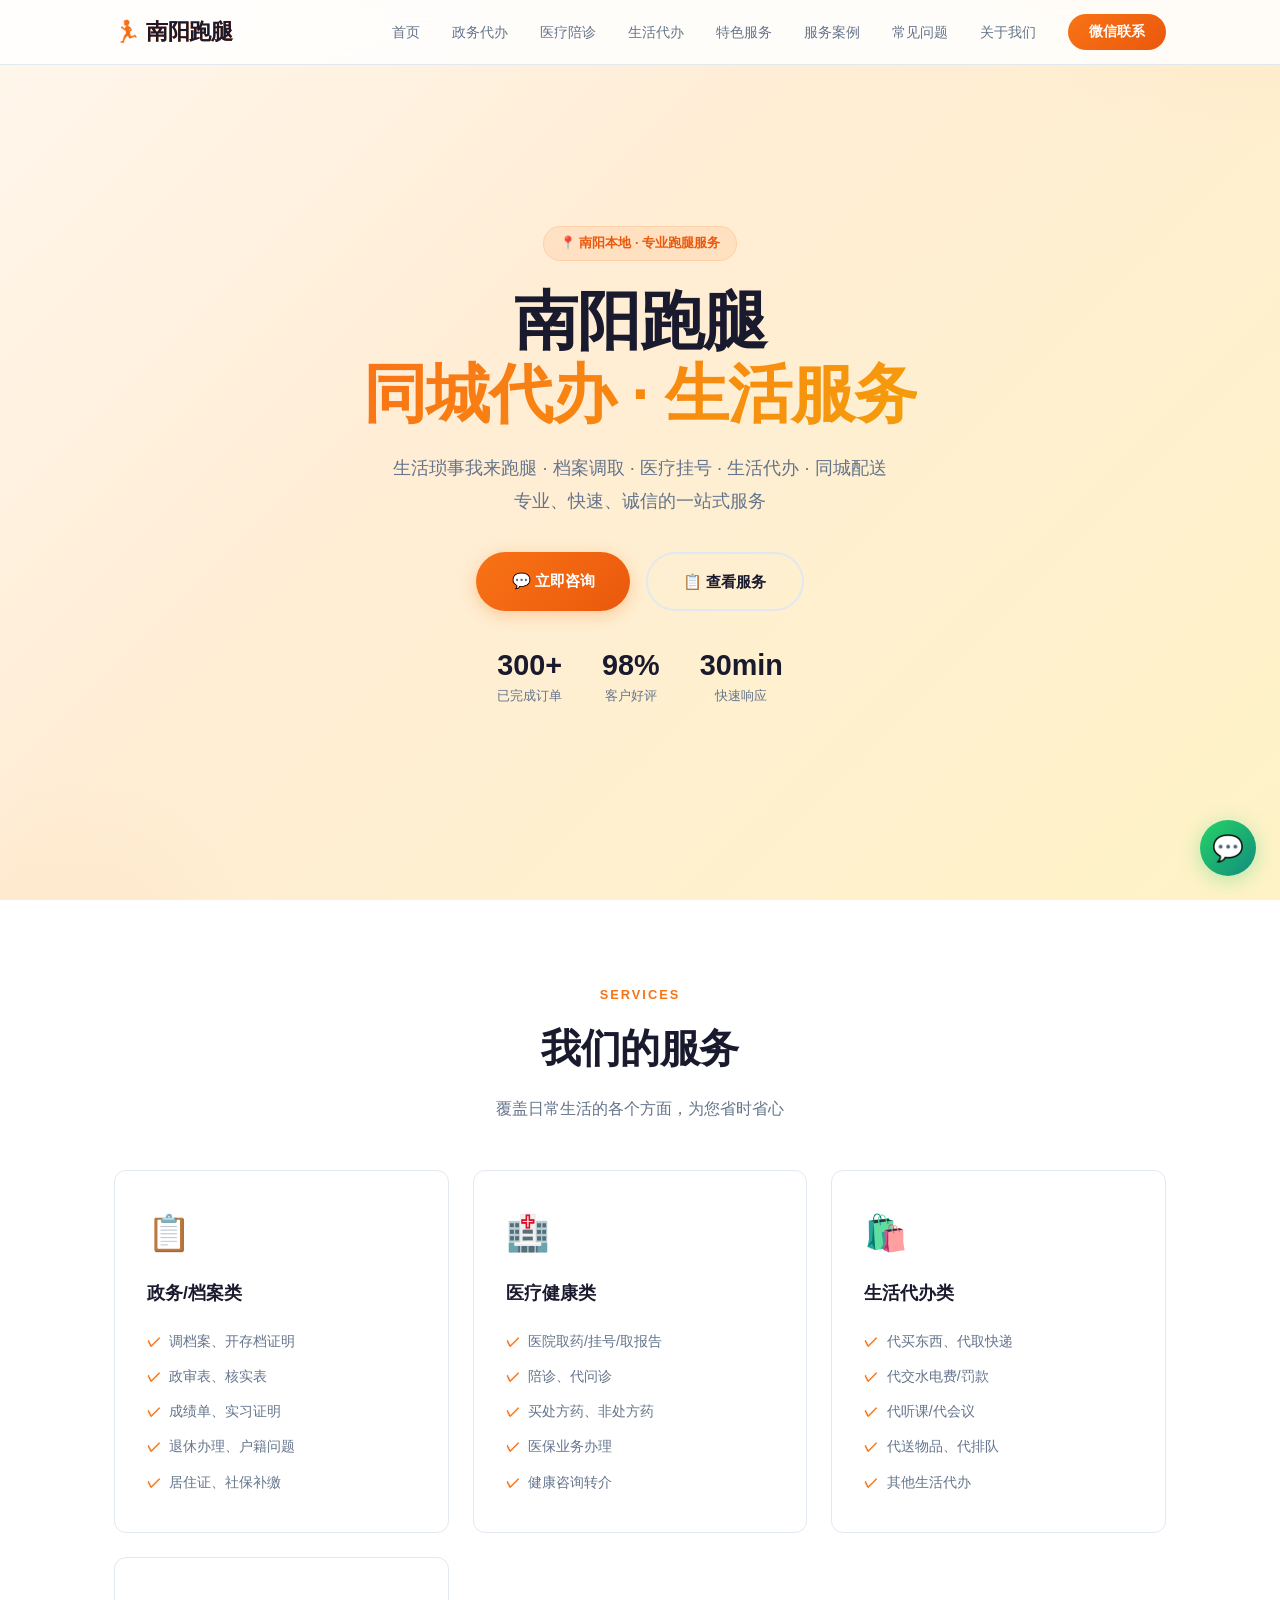
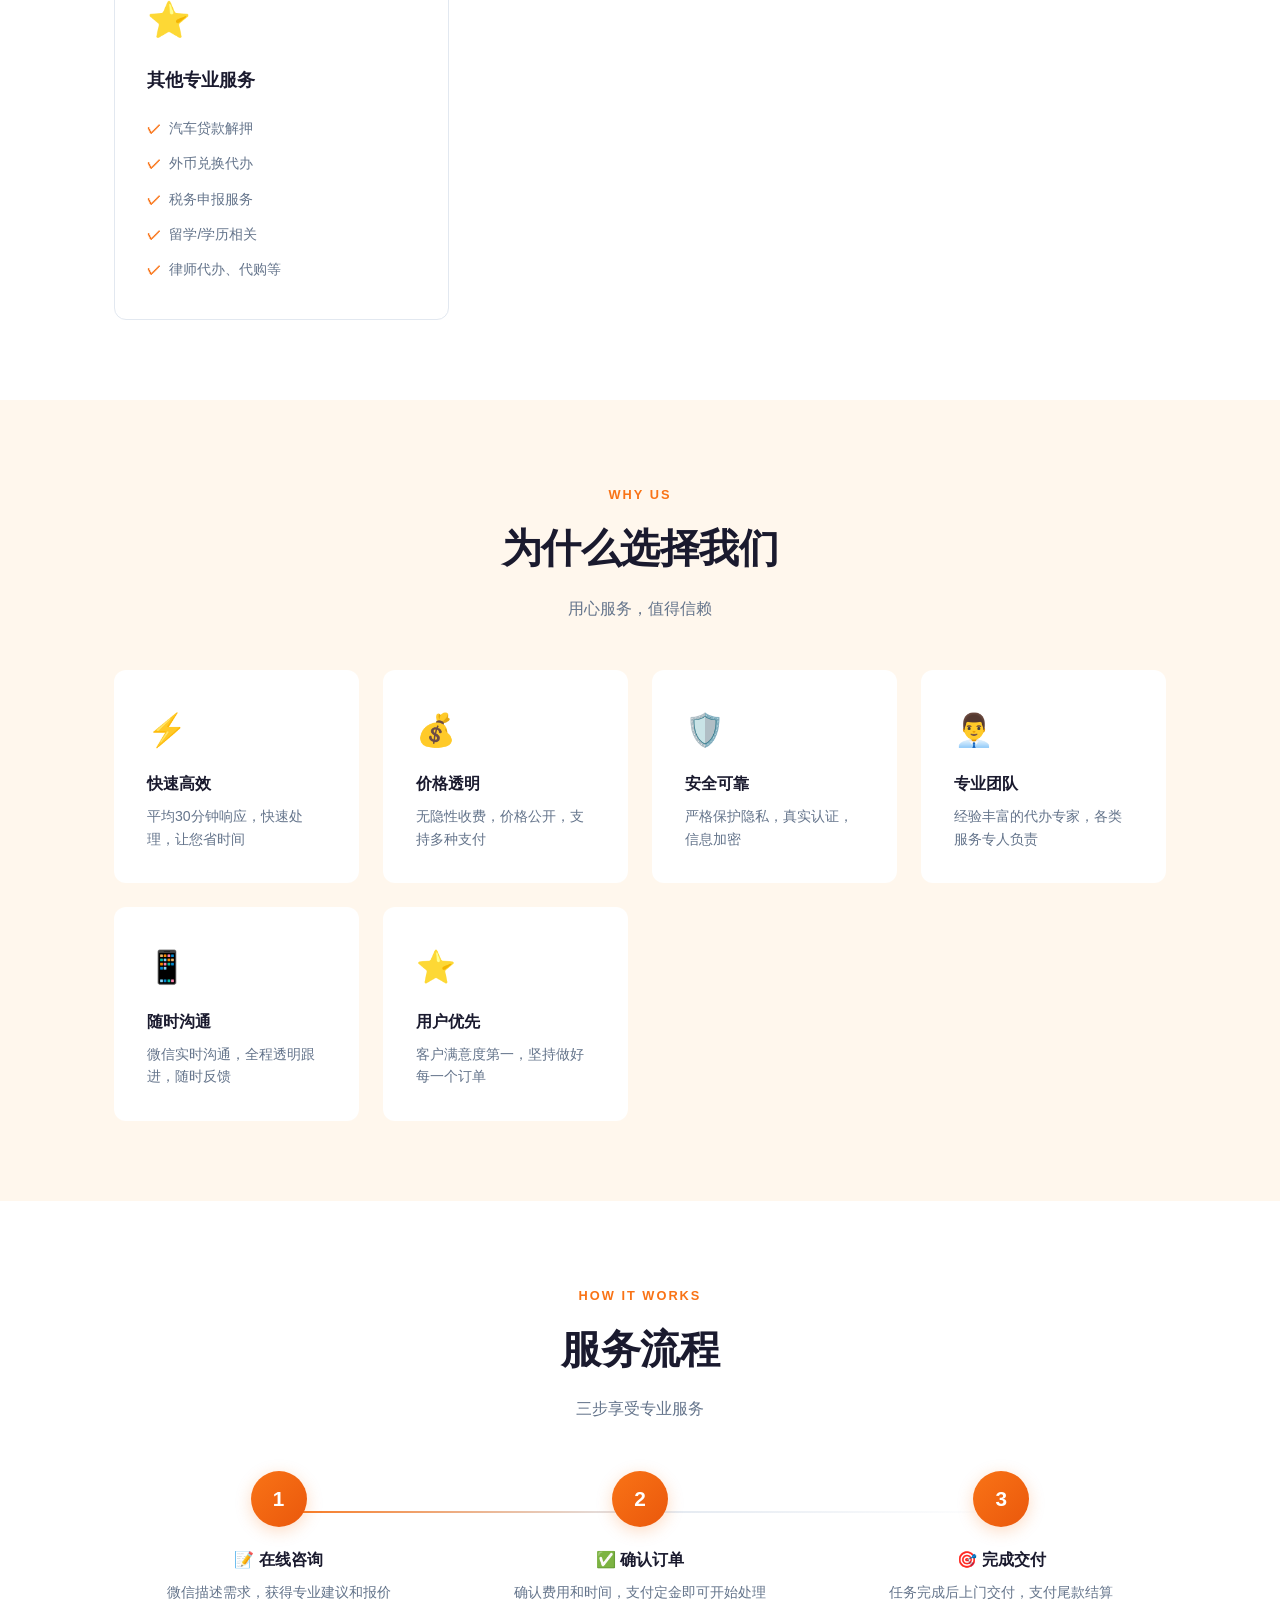
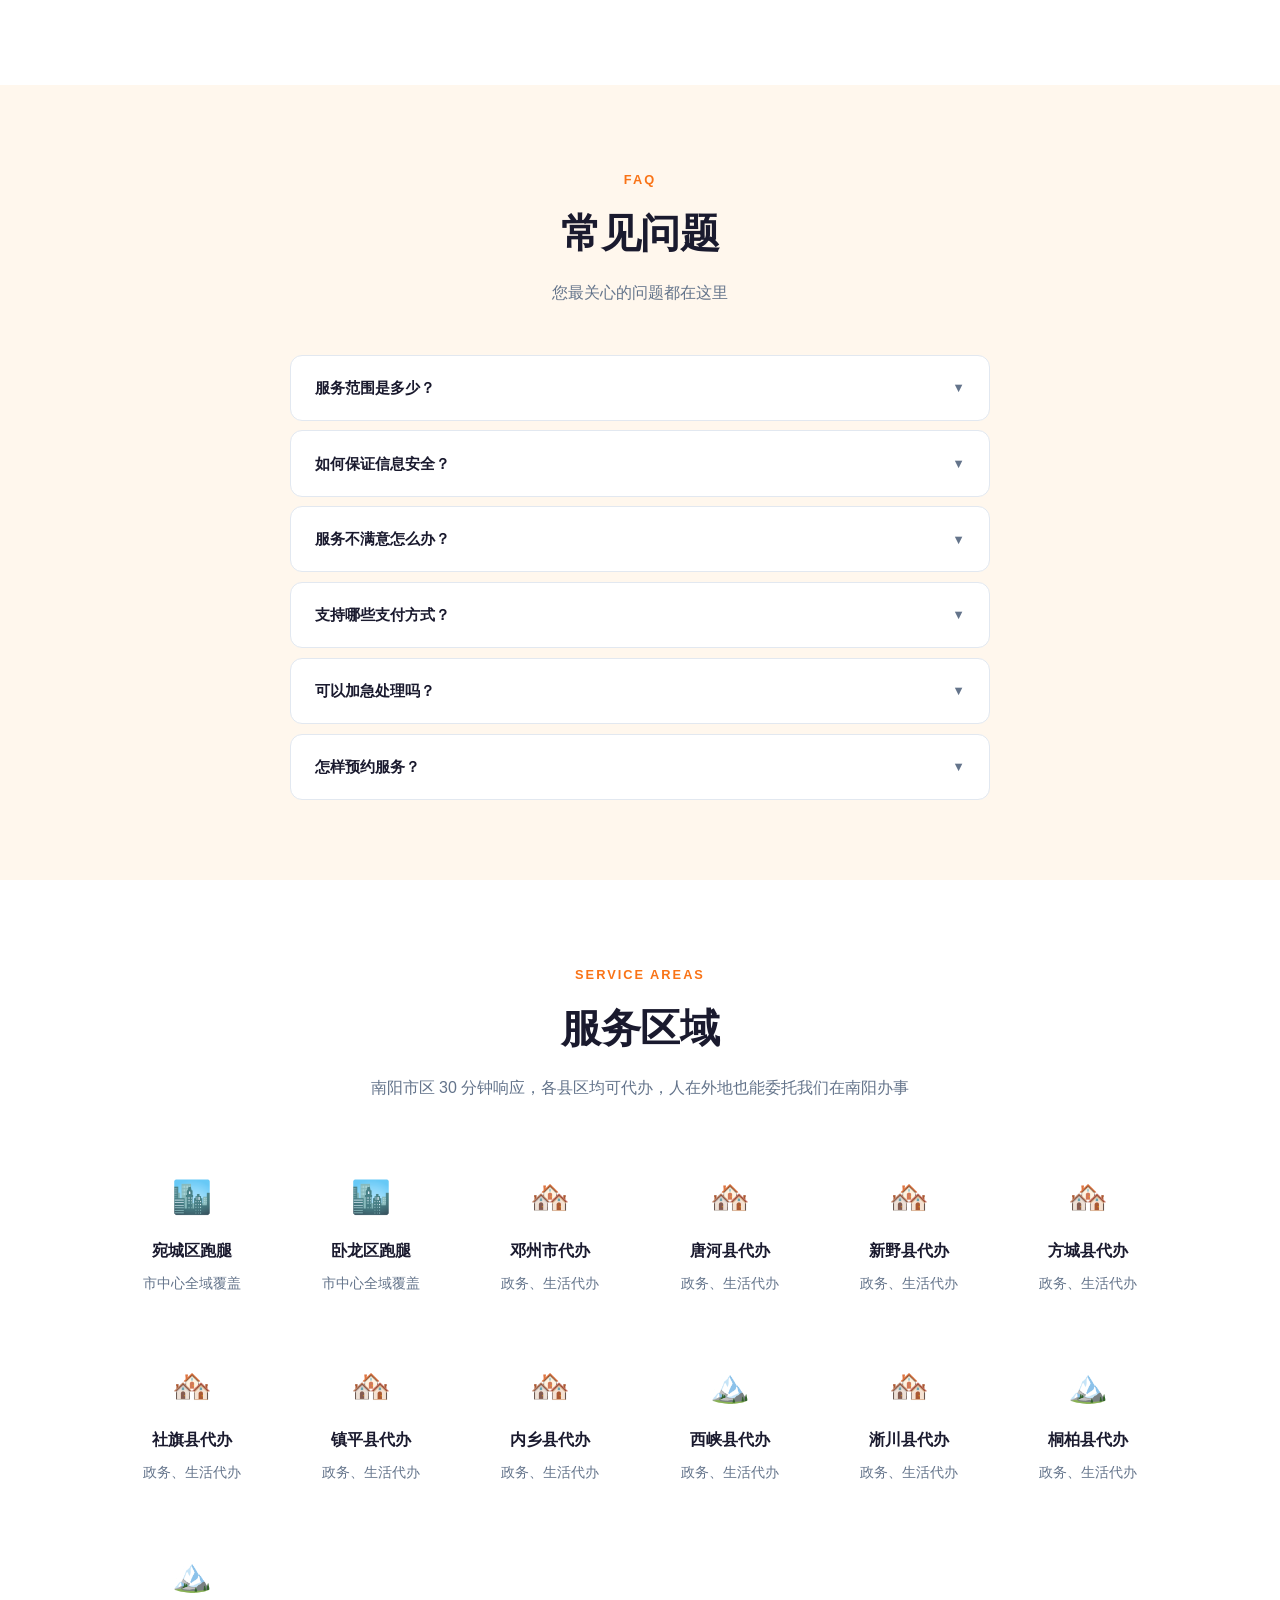
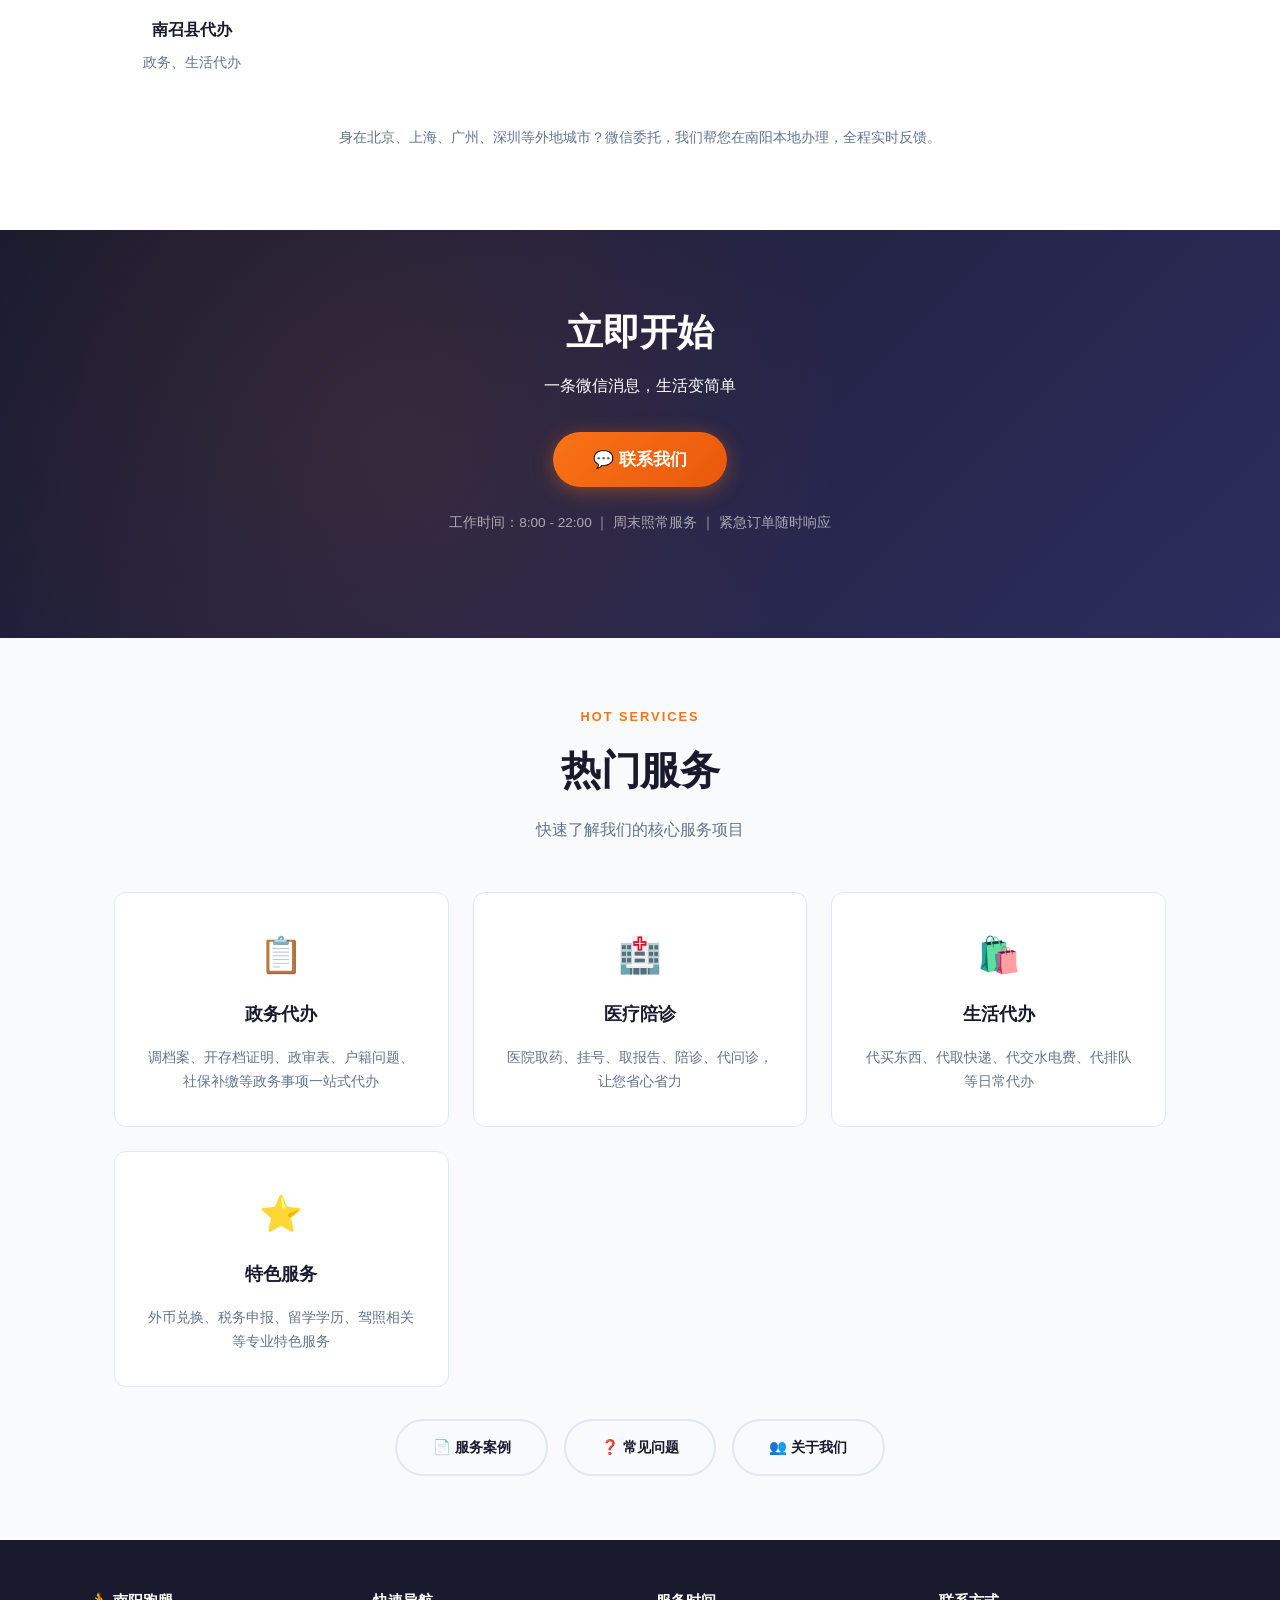
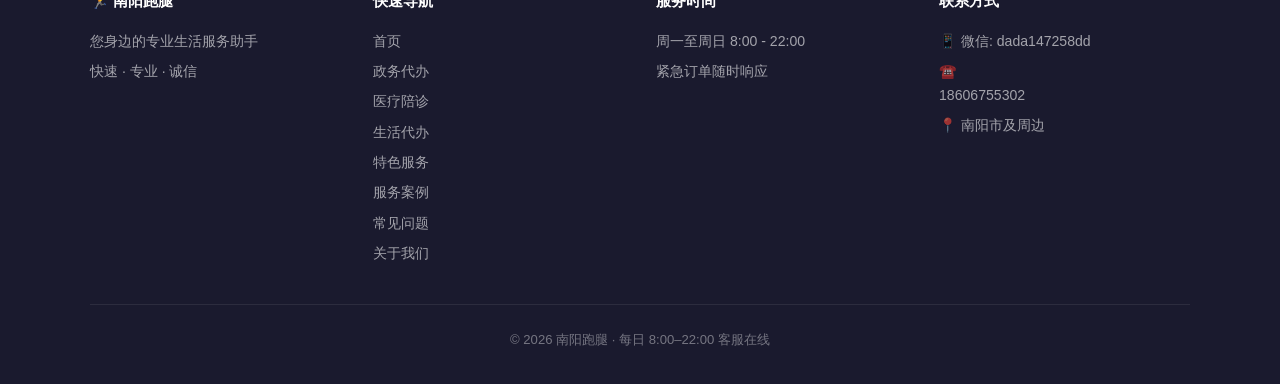
==== commit 425d50f6: "update: 优化网站资源与联系弹窗" ====
--- a/index.html
+++ b/index.html
@@ -18,6 +18,7 @@
     <meta property="og:title" content="南阳跑腿 - 专业同城代办·跑腿服务">
     <meta property="og:description" content="档案调取、医疗挂号、生活代办、同城配送。专业、快速、诚信的一站式跑腿服务。">
     <meta property="og:url" content="https://nyptbb.cn/">
+    <meta property="og:image" content="https://nyptbb.cn/share.jpg">
     <meta property="og:locale" content="zh_CN">
     <meta property="og:site_name" content="南阳跑腿">
 
@@ -170,448 +171,23 @@
         ]
     }
     </script>
-
-    <style>
-        /* ===== Reset & Base ===== */
-        *,*::before,*::after{margin:0;padding:0;box-sizing:border-box}
-        html{scroll-behavior:smooth}
-        body{
-            font-family:-apple-system,BlinkMacSystemFont,'Segoe UI','PingFang SC','Hiragino Sans GB','Microsoft YaHei',sans-serif;
-            color:#1a1a2e;background:#fafafa;line-height:1.7;overflow-x:hidden
-        }
-        a{text-decoration:none;color:inherit}
-        .container{max-width:1100px;margin:0 auto;padding:0 1.5rem}
-
-        /* ===== Brand Colors ===== */
-        :root{
-            --primary:#f97316;--primary-dark:#ea580c;--primary-light:#fff7ed;
-            --dark:#1a1a2e;--gray:#64748b;--light:#f8fafc;--border:#e2e8f0;
-            --shadow:0 4px 24px rgba(0,0,0,.06);--radius:.75rem
-        }
-
-        /* ===== Scroll Animation ===== */
-        .reveal{opacity:0;transform:translateY(40px);transition:all .7s cubic-bezier(.16,1,.3,1)}
-        .reveal.visible{opacity:1;transform:translateY(0)}
-        .reveal-left{opacity:0;transform:translateX(-40px);transition:all .7s cubic-bezier(.16,1,.3,1)}
-        .reveal-left.visible{opacity:1;transform:translateX(0)}
-        .reveal-right{opacity:0;transform:translateX(40px);transition:all .7s cubic-bezier(.16,1,.3,1)}
-        .reveal-right.visible{opacity:1;transform:translateX(0)}
-
-        /* ===== Header ===== */
-        header{
-            position:fixed;top:0;left:0;right:0;z-index:1000;
-            background:rgba(255,255,255,.85);backdrop-filter:blur(16px);
-            border-bottom:1px solid var(--border);transition:all .3s;
-        }
-        header.scrolled{box-shadow:var(--shadow)}
-        .header-inner{
-            max-width:1100px;margin:0 auto;padding:.85rem 1.5rem;
-            display:flex;align-items:center;justify-content:space-between
-        }
-        .logo{
-            font-size:1.35rem;font-weight:800;
-            background:linear-gradient(135deg,var(--primary),var(--primary-dark));
-            -webkit-background-clip:text;-webkit-text-fill-color:transparent;
-            background-clip:text;letter-spacing:-.5px
-        }
-        .logo span{-webkit-text-fill-color:var(--dark)}
-        .nav-links{display:flex;gap:2rem;align-items:center}
-        .nav-links a{font-size:.9rem;color:var(--gray);transition:color .3s;font-weight:500}
-        .nav-links a:hover{color:var(--primary)}
-        .contact-btn{
-            background:linear-gradient(135deg,var(--primary),var(--primary-dark));
-            color:#fff;border:none;padding:.55rem 1.3rem;border-radius:2rem;
-            font-size:.85rem;font-weight:600;cursor:pointer;
-            transition:transform .3s,box-shadow .3s
-        }
-        .contact-btn:hover{transform:translateY(-2px);box-shadow:0 6px 20px rgba(249,115,22,.35)}
-
-        /* ===== Mobile Nav Toggle ===== */
-        .nav-toggle{display:none;background:none;border:none;font-size:1.4rem;cursor:pointer;padding:.3rem}
-
-        /* ===== Hero ===== */
-        .hero{
-            min-height:100vh;display:flex;align-items:center;justify-content:center;
-            background:linear-gradient(135deg,#fff7ed 0%,#ffedd5 40%,#fef3c7 100%);
-            position:relative;overflow:hidden;padding:6rem 1.5rem 4rem
-        }
-        .hero::before{
-            content:'';position:absolute;top:-50%;right:-20%;width:600px;height:600px;
-            background:radial-gradient(circle,rgba(249,115,22,.08) 0%,transparent 70%);
-            border-radius:50%;pointer-events:none
-        }
-        .hero::after{
-            content:'';position:absolute;bottom:-30%;left:-10%;width:400px;height:400px;
-            background:radial-gradient(circle,rgba(251,146,60,.06) 0%,transparent 70%);
-            border-radius:50%;pointer-events:none
-        }
-        .hero-content{position:relative;z-index:1;text-align:center;max-width:700px}
-        .hero-badge{
-            display:inline-block;padding:.35rem 1rem;border-radius:2rem;
-            background:rgba(249,115,22,.1);color:var(--primary-dark);
-            font-size:.8rem;font-weight:600;margin-bottom:1.5rem;
-            border:1px solid rgba(249,115,22,.15)
-        }
-        .hero h1{
-            font-size:clamp(2.5rem,5.5vw,4rem);font-weight:800;
-            line-height:1.15;margin-bottom:1.2rem;letter-spacing:-1px
-        }
-        .hero h1 .highlight{
-            background:linear-gradient(135deg,var(--primary),#f59e0b);
-            -webkit-background-clip:text;-webkit-text-fill-color:transparent;
-            background-clip:text
-        }
-        .hero p{
-            font-size:clamp(1rem,1.8vw,1.15rem);color:var(--gray);
-            max-width:540px;margin:0 auto 2.2rem;line-height:1.8
-        }
-        .hero-actions{display:flex;gap:1rem;justify-content:center;flex-wrap:wrap}
-        .btn{
-            padding:.9rem 2.2rem;border:none;border-radius:2rem;
-            font-size:.95rem;font-weight:600;cursor:pointer;
-            transition:all .3s;display:inline-flex;align-items:center;gap:.5rem
-        }
-        .btn-primary{
-            background:linear-gradient(135deg,var(--primary),var(--primary-dark));
-            color:#fff;box-shadow:0 4px 16px rgba(249,115,22,.3)
-        }
-        .btn-primary:hover{transform:translateY(-3px);box-shadow:0 8px 28px rgba(249,115,22,.4)}
-        .btn-outline{
-            background:transparent;color:var(--dark);
-            border:2px solid var(--border)
-        }
-        .btn-outline:hover{background:var(--light);border-color:var(--primary);color:var(--primary)}
-        .hero-stats{
-            display:flex;gap:2.5rem;justify-content:center;margin-top:2.5rem;flex-wrap:wrap
-        }
-        .hero-stat{text-align:center}
-        .hero-stat-num{
-            font-size:1.8rem;font-weight:800;color:var(--dark);line-height:1
-        }
-        .hero-stat-label{font-size:.8rem;color:var(--gray);margin-top:.3rem}
-
-        /* ===== Section Common ===== */
-        section{padding:5rem 0}
-        .section-label{
-            display:inline-block;font-size:.8rem;font-weight:700;
-            text-transform:uppercase;letter-spacing:2px;color:var(--primary);
-            margin-bottom:.5rem
-        }
-        .section-title{
-            font-size:clamp(1.8rem,3.5vw,2.5rem);font-weight:800;
-            margin-bottom:.8rem;letter-spacing:-.5px
-        }
-        .section-subtitle{
-            color:var(--gray);font-size:1rem;max-width:600px;margin-bottom:3rem
-        }
-        .text-center{text-align:center}
-        .mx-auto{margin-left:auto;margin-right:auto}
-
-        /* ===== Services ===== */
-        #services{background:#fff}
-        .services-grid{
-            display:grid;grid-template-columns:repeat(auto-fit,minmax(250px,1fr));
-            gap:1.5rem
-        }
-        .service-card{
-            background:#fff;border:1px solid var(--border);border-radius:var(--radius);
-            padding:2rem;transition:all .4s;position:relative;overflow:hidden
-        }
-        .service-card::before{
-            content:'';position:absolute;top:0;left:0;right:0;height:3px;
-            background:linear-gradient(90deg,var(--primary),#f59e0b);
-            transform:scaleX(0);transform-origin:left;transition:transform .4s
-        }
-        .service-card:hover{
-            border-color:var(--primary);transform:translateY(-6px);
-            box-shadow:0 12px 36px rgba(249,115,22,.1)
-        }
-        .service-card:hover::before{transform:scaleX(1)}
-        .service-icon{font-size:2.2rem;margin-bottom:1rem;display:inline-block}
-        .service-card h3{font-size:1.1rem;font-weight:700;margin-bottom:1rem}
-        .service-card ul{list-style:none}
-        .service-card li{
-            padding:.35rem 0 .35rem 1.4rem;color:var(--gray);font-size:.88rem;
-            position:relative
-        }
-        .service-card li::before{
-            content:"✓";position:absolute;left:0;color:var(--primary);font-weight:700
-        }
-        .service-price{
-            margin-top:1rem;padding-top:1rem;border-top:1px solid var(--border);
-            font-size:.85rem;color:var(--gray)
-        }
-        .service-price strong{color:var(--primary-dark);font-size:1.1rem}
-
-        /* ===== Why Us ===== */
-        #why-us{background:var(--primary-light)}
-        .features-grid{
-            display:grid;grid-template-columns:repeat(auto-fit,minmax(220px,1fr));
-            gap:1.5rem
-        }
-        .feature-card{
-            background:#fff;border-radius:var(--radius);padding:2rem;
-            transition:all .4s;border:1px solid transparent
-        }
-        .feature-card:hover{
-            border-color:var(--border);transform:translateY(-4px);box-shadow:var(--shadow)
-        }
-        .feature-icon{font-size:2rem;margin-bottom:.8rem}
-        .feature-card h4{font-size:1rem;font-weight:700;margin-bottom:.5rem}
-        .feature-card p{font-size:.88rem;color:var(--gray);line-height:1.6}
-
-        /* ===== Process ===== */
-        #process{background:#fff}
-        .steps{
-            display:grid;grid-template-columns:repeat(auto-fit,minmax(220px,1fr));
-            gap:2rem;position:relative
-        }
-        .steps::before{
-            content:'';position:absolute;top:2.5rem;left:15%;right:15%;
-            height:2px;background:linear-gradient(90deg,var(--primary),var(--border),transparent);
-            display:none
-        }
-        @media(min-width:768px){.steps::before{display:block}}
-        .step{text-align:center;position:relative}
-        .step-num{
-            width:56px;height:56px;line-height:56px;border-radius:50%;
-            background:linear-gradient(135deg,var(--primary),var(--primary-dark));
-            color:#fff;font-size:1.3rem;font-weight:700;margin:0 auto 1.2rem;
-            position:relative;z-index:1;box-shadow:0 4px 16px rgba(249,115,22,.25)
-        }
-        .step h4{font-size:1rem;font-weight:700;margin-bottom:.5rem}
-        .step p{font-size:.88rem;color:var(--gray);max-width:280px;margin:0 auto}
-
-        /* ===== Testimonials ===== */
-        #testimonials{background:var(--light)}
-        .testimonials-grid{
-            display:grid;grid-template-columns:repeat(auto-fit,minmax(280px,1fr));
-            gap:1.5rem
-        }
-        .testimonial-card{
-            background:#fff;border-radius:var(--radius);padding:1.8rem;
-            border:1px solid var(--border);transition:all .3s
-        }
-        .testimonial-card:hover{box-shadow:var(--shadow)}
-        .testimonial-stars{color:#f59e0b;font-size:.9rem;margin-bottom:.8rem}
-        .testimonial-text{
-            font-size:.9rem;color:var(--gray);line-height:1.7;margin-bottom:1rem;
-            font-style:italic
-        }
-        .testimonial-author{font-size:.85rem;font-weight:600;color:var(--dark)}
-        .testimonial-tag{
-            display:inline-block;font-size:.75rem;padding:.15rem .6rem;
-            border-radius:1rem;background:var(--primary-light);color:var(--primary-dark);
-            margin-left:.5rem;font-weight:500
-        }
-
-        /* ===== FAQ ===== */
-        #faq{background:var(--primary-light)}
-        .faq-list{max-width:700px;margin:0 auto;display:flex;flex-direction:column;gap:.6rem}
-        .faq-item{
-            background:#fff;border-radius:var(--radius);overflow:hidden;
-            border:1px solid var(--border);transition:all .3s
-        }
-        .faq-item:hover{border-color:rgba(249,115,22,.2)}
-        .faq-q{
-            padding:1.2rem 1.5rem;cursor:pointer;
-            display:flex;justify-content:space-between;align-items:center;
-            font-weight:600;font-size:.95rem;user-select:none;
-            transition:background .3s
-        }
-        .faq-q:hover{background:var(--light)}
-        .faq-toggle{
-            font-size:.8rem;color:var(--gray);transition:transform .3s;
-            flex-shrink:0;margin-left:1rem
-        }
-        .faq-item.open .faq-toggle{transform:rotate(180deg);color:var(--primary)}
-        .faq-a{
-            max-height:0;overflow:hidden;transition:all .4s cubic-bezier(.16,1,.3,1);
-            color:var(--gray);font-size:.9rem;line-height:1.7;
-            padding:0 1.5rem
-        }
-        .faq-item.open .faq-a{
-            max-height:400px;padding:0 1.5rem 1.3rem
-        }
-
-        /* ===== CTA ===== */
-        .cta{
-            background:linear-gradient(135deg,#1a1a2e 0%,#2d2d5e 100%);
-            color:#fff;text-align:center;padding:4.5rem 1.5rem;
-            position:relative;overflow:hidden
-        }
-        .cta::before{
-            content:'';position:absolute;top:0;left:0;right:0;bottom:0;
-            background:radial-gradient(circle at 30% 50%,rgba(249,115,22,.1) 0%,transparent 50%);
-            pointer-events:none
-        }
-        .cta .container{position:relative;z-index:1}
-        .cta h2{font-size:clamp(1.8rem,3vw,2.3rem);font-weight:800;margin-bottom:.5rem}
-        .cta p{opacity:.8;margin-bottom:2rem;font-size:1rem}
-        .cta .btn-primary{box-shadow:0 4px 20px rgba(249,115,22,.4)}
-        .cta .btn-primary:hover{box-shadow:0 8px 32px rgba(249,115,22,.5)}
-
-        /* ===== Footer ===== */
-        footer{
-            background:var(--dark);color:rgba(255,255,255,.7);
-            padding:3rem 1.5rem 2rem;font-size:.88rem
-        }
-        .footer-grid{
-            max-width:1100px;margin:0 auto;
-            display:grid;grid-template-columns:repeat(auto-fit,minmax(200px,1fr));
-            gap:2rem;margin-bottom:2rem
-        }
-        .footer-col h5{color:#fff;font-size:.95rem;font-weight:700;margin-bottom:1rem}
-        .footer-col p,.footer-col a{display:block;color:rgba(255,255,255,.6);margin-bottom:.4rem;transition:color .3s}
-        .footer-col a:hover{color:var(--primary)}
-        .footer-bottom{
-            max-width:1100px;margin:0 auto;padding-top:1.5rem;
-            border-top:1px solid rgba(255,255,255,.08);
-            text-align:center;font-size:.82rem;color:rgba(255,255,255,.4)
-        }
-
-        /* ===== Modal ===== */
-        .modal{
-            display:none;position:fixed;z-index:9999;
-            left:0;top:0;width:100%;height:100%;
-            background:rgba(0,0,0,.5);backdrop-filter:blur(4px);
-            align-items:center;justify-content:center;
-            opacity:0;transition:opacity .3s
-        }
-        .modal.show{display:flex;opacity:1}
-        .modal-panel{
-            background:#fff;border-radius:1rem;padding:2.2rem;
-            width:92%;max-width:380px;text-align:center;
-            transform:scale(.9);transition:transform .3s cubic-bezier(.16,1,.3,1)
-        }
-        .modal.show .modal-panel{transform:scale(1)}
-        .modal-close{
-            float:right;background:none;border:none;font-size:1.5rem;
-            cursor:pointer;color:var(--gray);line-height:1;padding:.2rem
-        }
-        .modal-icon{font-size:2.5rem;margin-bottom:.8rem}
-        .modal h3{font-size:1.2rem;font-weight:700;margin-bottom:.4rem}
-        .modal .modal-desc{color:var(--gray);font-size:.88rem;margin-bottom:1.5rem}
-        .modal-contact{margin-bottom:1.2rem}
-        .modal-contact-item{
-            background:var(--light);border-radius:.6rem;padding:1rem;
-            margin-bottom:.6rem;display:flex;align-items:center;gap:.8rem
-        }
-        .modal-contact-label{
-            font-size:.75rem;color:var(--gray);font-weight:600;
-            background:var(--border);padding:.15rem .5rem;border-radius:.3rem;
-            flex-shrink:0
-        }
-        .modal-contact-value{font-weight:600;font-size:.95rem;color:var(--dark);word-break:break-all}
-        .modal-copy-btn{
-            margin-left:auto;background:none;border:1px solid var(--border);
-            border-radius:.4rem;padding:.3rem .5rem;font-size:.75rem;
-            cursor:pointer;color:var(--gray);transition:all .2s;
-            flex-shrink:0
-        }
-        .modal-copy-btn:hover{background:var(--primary);color:#fff;border-color:var(--primary)}
-        .modal-actions{display:flex;flex-direction:column;gap:.6rem}
-        .modal-actions .btn{width:100%;justify-content:center}
-
-        /* ===== Floating Contact ===== */
-        .float-wx{
-            position:fixed;bottom:1.5rem;right:1.5rem;z-index:999;
-            width:56px;height:56px;border-radius:50%;
-            background:linear-gradient(135deg,#25D366,#128C7E);
-            color:#fff;display:flex;align-items:center;justify-content:center;
-            font-size:1.6rem;box-shadow:0 4px 20px rgba(37,211,102,.35);
-            cursor:pointer;transition:all .3s;border:none
-        }
-        .float-wx:hover{transform:scale(1.1);box-shadow:0 8px 28px rgba(37,211,102,.45)}
-        .float-wx-tooltip{
-            position:absolute;right:66px;top:50%;transform:translateY(-50%);
-            background:#fff;color:var(--dark);font-size:.78rem;font-weight:600;
-            padding:.4rem .8rem;border-radius:.4rem;white-space:nowrap;
-            box-shadow:0 2px 12px rgba(0,0,0,.1);display:none
-        }
-        .float-wx:hover .float-wx-tooltip{display:block}
-
-        /* ===== Back to Top ===== */
-        .back-top{
-            position:fixed;bottom:1.5rem;left:1.5rem;z-index:999;
-            width:44px;height:44px;border-radius:50%;
-            background:#fff;color:var(--dark);border:1px solid var(--border);
-            display:flex;align-items:center;justify-content:center;
-            font-size:1.2rem;cursor:pointer;opacity:0;pointer-events:none;
-            transition:all .3s;box-shadow:var(--shadow)
-        }
-        .back-top.show{opacity:1;pointer-events:auto}
-        .back-top:hover{background:var(--primary);color:#fff;border-color:var(--primary)}
-
-        /* ===== Mobile Action Bar ===== */
-        .action-bar{
-            display:none;position:fixed;bottom:0;left:0;right:0;z-index:998;
-            background:#fff;border-top:1px solid var(--border);
-            box-shadow:0 -4px 16px rgba(0,0,0,.08)
-        }
-        .action-bar a,.action-bar button{
-            flex:1;padding:.9rem 0;text-align:center;font-size:.95rem;font-weight:600;
-            border:none;cursor:pointer;display:flex;align-items:center;justify-content:center;gap:.4rem
-        }
-        .action-bar .action-call{background:#fff;color:var(--dark)}
-        .action-bar .action-wx{background:linear-gradient(135deg,var(--primary),var(--primary-dark));color:#fff}
-
-        /* ===== Mobile ===== */
-        @media(max-width:768px){
-            .nav-links{display:none}
-            .nav-toggle{display:block}
-            .nav-links.open{
-                display:flex;flex-direction:column;
-                position:absolute;top:100%;left:0;right:0;
-                background:#fff;padding:1rem 1.5rem;gap:1rem;
-                border-bottom:1px solid var(--border);box-shadow:var(--shadow)
-            }
-            .hero{padding:5rem 1rem 3rem}
-            .hero-stats{gap:1.5rem}
-            .hero-stat-num{font-size:1.3rem}
-            section{padding:3.5rem 0}
-            .services-grid,.features-grid,.testimonials-grid{gap:1rem}
-            .service-card,.feature-card{padding:1.5rem}
-            .footer-grid{grid-template-columns:1fr 1fr}
-            .float-wx{display:none}
-            .back-top{width:38px;height:38px;font-size:1rem;bottom:4.2rem;left:1rem}
-            .action-bar{display:flex}
-            body{padding-bottom:50px}
-        }
-        @media(max-width:480px){
-            .hero-actions{flex-direction:column;align-items:stretch}
-            .hero h1{font-size:2rem}
-            .footer-grid{grid-template-columns:1fr}
-        }
-
-        /* ===== Toast ===== */
-        .toast{
-            position:fixed;bottom:5rem;left:50%;transform:translateX(-50%) translateY(20px);
-            background:var(--dark);color:#fff;padding:.6rem 1.2rem;
-            border-radius:2rem;font-size:.82rem;opacity:0;
-            transition:all .4s;z-index:99999;pointer-events:none
-        }
-        .toast.show{opacity:1;transform:translateX(-50%) translateY(0)}
-    </style>
+    <link rel="stylesheet" href="assets/css/common.css">
+    <link rel="stylesheet" href="assets/css/home.css">
+    <link rel="stylesheet" href="assets/css/responsive.css">
     <!-- ===== 百度统计 ===== -->
-    <script>
-    var _hmt = _hmt || [];
-    (function() {
-      var hm = document.createElement("script");
-      hm.src = "https://hm.baidu.com/hm.js?52db730f9e5dfe05d2a1e4ff3575753a";
-      var s = document.getElementsByTagName("script")[0];
-      s.parentNode.insertBefore(hm, s);
-    })();
-    </script>
+    <script src="assets/js/common.js" defer></script>
 </head>
 <body>
+
+<!-- 微信分享缩略图（抓取页面首张>=300x300 图片；不在视觉上显示） -->
+<img src="share.jpg" alt="南阳跑腿 - 专业同城代办跑腿服务" width="500" height="500" style="position:absolute;left:-9999px;top:0" aria-hidden="true">
 
 <!-- ===== Header ===== -->
 <header id="header">
     <div class="header-inner">
         <div class="logo">🏃 <span>南阳跑腿</span></div>
-        <button class="nav-toggle" onclick="document.querySelector('.nav-links').classList.toggle('open')" aria-label="菜单">☰</button>
-        <nav class="nav-links">
+        <button class="nav-toggle" type="button" data-nav-toggle aria-label="菜单" aria-expanded="false" aria-controls="primary-navigation">☰</button>
+        <nav class="nav-links" id="primary-navigation">
             <a href="index.html">首页</a>
             <a href="zhengwu.html">政务代办</a>
             <a href="yiliao.html">医疗陪诊</a>
@@ -620,7 +196,7 @@
             <a href="anli.html">服务案例</a>
             <a href="wenti.html">常见问题</a>
             <a href="guanyu.html">关于我们</a>
-            <button class="contact-btn" onclick="openModal()">微信联系</button>
+            <button type="button" class="contact-btn" data-contact-open>微信联系</button>
         </nav>
     </div>
 </header>
@@ -638,7 +214,7 @@
             专业、快速、诚信的一站式服务
         </p>
         <div class="hero-actions">
-            <button class="btn btn-primary" onclick="openModal()">💬 立即咨询</button>
+            <button type="button" class="btn btn-primary" data-contact-open>💬 立即咨询</button>
             <a href="#services" class="btn btn-outline">📋 查看服务</a>
         </div>
         <div class="hero-stats">
@@ -796,42 +372,42 @@
     <div class="container">
         <div class="faq-list">
             <div class="faq-item">
-                <div class="faq-q" onclick="toggleFaq(this)">
+                <div class="faq-q" data-faq-toggle role="button" tabindex="0">
                     <span>服务范围是多少？</span>
                     <span class="faq-toggle">▼</span>
                 </div>
                 <div class="faq-a">我们主要服务南阳市区及周边地区。大部分服务可在南阳全市范围内完成。如需特殊地点，欢迎咨询客服。</div>
             </div>
             <div class="faq-item">
-                <div class="faq-q" onclick="toggleFaq(this)">
+                <div class="faq-q" data-faq-toggle role="button" tabindex="0">
                     <span>如何保证信息安全？</span>
                     <span class="faq-toggle">▼</span>
                 </div>
                 <div class="faq-a">我们采取严格的信息保护措施，所有客户信息都加密存储。服务人员签署保密协议，坚决不向第三方泄露任何隐私。</div>
             </div>
             <div class="faq-item">
-                <div class="faq-q" onclick="toggleFaq(this)">
+                <div class="faq-q" data-faq-toggle role="button" tabindex="0">
                     <span>服务不满意怎么办？</span>
                     <span class="faq-toggle">▼</span>
                 </div>
                 <div class="faq-a">我们承诺100%满意。如有不满意，联系客服，48小时内处理，确保问题圆满解决。</div>
             </div>
             <div class="faq-item">
-                <div class="faq-q" onclick="toggleFaq(this)">
+                <div class="faq-q" data-faq-toggle role="button" tabindex="0">
                     <span>支持哪些支付方式？</span>
                     <span class="faq-toggle">▼</span>
                 </div>
                 <div class="faq-a">支持微信支付、支付宝、银行转账等多种方式。大多数订单需先支付定金，完成后支付尾款。</div>
             </div>
             <div class="faq-item">
-                <div class="faq-q" onclick="toggleFaq(this)">
+                <div class="faq-q" data-faq-toggle role="button" tabindex="0">
                     <span>可以加急处理吗？</span>
                     <span class="faq-toggle">▼</span>
                 </div>
                 <div class="faq-a">可以。告诉客服您需要加急，我们会尽力为您安排。具体费用请咨询客服。</div>
             </div>
             <div class="faq-item">
-                <div class="faq-q" onclick="toggleFaq(this)">
+                <div class="faq-q" data-faq-toggle role="button" tabindex="0">
                     <span>怎样预约服务？</span>
                     <span class="faq-toggle">▼</span>
                 </div>
@@ -928,7 +504,7 @@
         <h2 class="reveal">立即开始</h2>
         <p class="reveal">一条微信消息，生活变简单</p>
         <div class="reveal">
-            <button class="btn btn-primary" onclick="openModal()" style="font-size:1.05rem;padding:1rem 2.5rem">
+            <button type="button" class="btn btn-primary" data-contact-open style="font-size:1.05rem;padding:1rem 2.5rem">
                 💬 联系我们
             </button>
         </div>
@@ -1008,33 +584,33 @@
         </div>
     </div>
     <div class="footer-bottom">
-        © 2026 南阳跑腿 · 24小时客服在线
+        © 2026 南阳跑腿 · 每日 8:00–22:00 客服在线
     </div>
 </footer>
 
 <!-- ===== Contact Modal ===== -->
-<div id="contactModal" class="modal">
-    <div class="modal-panel">
-        <button class="modal-close" onclick="closeModal()">✕</button>
+<div id="contactModal" class="modal" aria-hidden="true">
+    <div class="modal-panel" role="dialog" aria-modal="true" aria-labelledby="contactModalTitle" aria-describedby="contactModalDesc" tabindex="-1">
+        <button class="modal-close" type="button" data-contact-close aria-label="关闭联系窗口">✕</button>
         <div class="modal-icon">💬</div>
-        <h3>联系我们</h3>
-        <p class="modal-desc">添加微信或拨打电话，我们随时为您服务</p>
+        <h3 id="contactModalTitle">联系我们</h3>
+        <p class="modal-desc" id="contactModalDesc">添加微信或拨打电话，我们随时为您服务</p>
         <img src="images/wechat-qr.png" alt="微信二维码" style="width:180px;height:180px;border-radius:.6rem;margin:0 auto 1rem;display:block;border:1px solid var(--border)" onerror="this.style.display='none'">
         <div class="modal-contact">
             <div class="modal-contact-item">
                 <span class="modal-contact-label">微信</span>
                 <span class="modal-contact-value">dada147258dd</span>
-                <button class="modal-copy-btn" onclick="copyText('dada147258dd', this)">复制</button>
+                <button type="button" class="modal-copy-btn" data-copy="dada147258dd">复制</button>
             </div>
             <div class="modal-contact-item">
                 <span class="modal-contact-label">电话</span>
                 <span class="modal-contact-value">18606755302</span>
-                <button class="modal-copy-btn" onclick="copyText('18606755302', this)">复制</button>
+                <button type="button" class="modal-copy-btn" data-copy="18606755302">复制</button>
             </div>
         </div>
         <div class="modal-actions">
             <a href="tel:18606755302" class="btn btn-primary">📞 拨打电话</a>
-            <button class="btn btn-outline" onclick="closeModal()">稍后联系</button>
+            <button type="button" class="btn btn-outline" data-contact-close>稍后联系</button>
         </div>
     </div>
 </div>
@@ -1042,82 +618,19 @@
 <!-- ===== Mobile Action Bar ===== -->
 <div class="action-bar">
     <a href="tel:18606755302" class="action-call">📞 打电话</a>
-    <button class="action-wx" onclick="openModal()">💬 微信咨询</button>
+    <button type="button" class="action-wx" data-contact-open>💬 微信咨询</button>
 </div>
 
 <!-- ===== Floating Contact Button ===== -->
-<button class="float-wx" onclick="openModal()" aria-label="联系我们">
+<button type="button" class="float-wx" data-contact-open aria-label="联系我们">
     💬
     <span class="float-wx-tooltip">联系跑腿</span>
 </button>
 
 <!-- ===== Back to Top ===== -->
-<button class="back-top" onclick="window.scrollTo({top:0,behavior:'smooth'})" aria-label="回到顶部">↑</button>
+<button type="button" class="back-top" data-back-top aria-label="回到顶部">↑</button>
 
 <!-- ===== Toast ===== -->
-<div class="toast" id="toast">已复制到剪贴板</div>
-
-<script>
-    // ===== Modal =====
-    const modal=document.getElementById('contactModal');
-    function openModal(){modal.classList.add('show');document.body.style.overflow='hidden'}
-    function closeModal(){modal.classList.remove('show');document.body.style.overflow=''}
-    modal.addEventListener('click',function(e){if(e.target===this)closeModal()})
-
-    // ===== Copy to Clipboard =====
-    function copyText(text,btn){
-        navigator.clipboard.writeText(text).then(()=>{
-            const t=document.getElementById('toast');
-            t.textContent='✅ 已复制：'+text;
-            t.classList.add('show');
-            setTimeout(()=>t.classList.remove('show'),2000);
-            btn.textContent='已复制';
-            setTimeout(()=>btn.textContent='复制',1500);
-        })
-    }
-
-    // ===== FAQ Toggle =====
-    function toggleFaq(el){
-        const item=el.parentElement;
-        item.classList.toggle('open')
-    }
-
-    // ===== Scroll Animation (Intersection Observer) =====
-    const observer=new IntersectionObserver((entries)=>{
-        entries.forEach(entry=>{
-            if(entry.isIntersecting){
-                entry.target.classList.add('visible');
-                observer.unobserve(entry.target)
-            }
-        })
-    },{threshold:.1,rootMargin:'0px 0px -50px 0px'});
-
-    document.querySelectorAll('.reveal,.reveal-left,.reveal-right').forEach(el=>observer.observe(el))
-
-    // ===== Header Scroll Effect =====
-    let lastScroll=0;
-    window.addEventListener('scroll',()=>{
-        const header=document.getElementById('header');
-        const backTop=document.querySelector('.back-top');
-        const scrollY=window.scrollY;
-
-        header.classList.toggle('scrolled',scrollY>50);
-        backTop.classList.toggle('show',scrollY>500);
-        lastScroll=scrollY
-    },{passive:true})
-
-    // ===== Smooth anchor scroll offset for fixed header =====
-    document.querySelectorAll('a[href^="#"]').forEach(a=>{
-        a.addEventListener('click',e=>{
-            e.preventDefault();
-            document.querySelector('.nav-links').classList.remove('open');
-            const target=document.querySelector(a.getAttribute('href'));
-            if(target){
-                const offset=70;
-                window.scrollTo({top:target.offsetTop-offset,behavior:'smooth'})
-            }
-        })
-    })
-</script>
+<div class="toast" id="toast" role="status" aria-live="polite" aria-atomic="true">已复制到剪贴板</div>
 </body>
 </html>
--- a/assets/css/common.css
+++ b/assets/css/common.css
@@ -0,0 +1,246 @@
+/* Shared foundation and reusable site components. */
+*,*::before,*::after{margin:0;padding:0;box-sizing:border-box}
+
+html{scroll-behavior:smooth}
+
+body{
+            font-family:-apple-system,BlinkMacSystemFont,'Segoe UI','PingFang SC','Hiragino Sans GB','Microsoft YaHei',sans-serif;
+            color:#1a1a2e;background:#fafafa;line-height:1.7;overflow-x:hidden
+        }
+
+a{text-decoration:none;color:inherit}
+
+.container{max-width:1100px;margin:0 auto;padding:0 1.5rem}
+
+:root{
+            --primary:#f97316;--primary-dark:#ea580c;--primary-light:#fff7ed;
+            --dark:#1a1a2e;--gray:#64748b;--light:#f8fafc;--border:#e2e8f0;
+            --shadow:0 4px 24px rgba(0,0,0,.06);--radius:.75rem
+        }
+
+.reveal{opacity:0;transform:translateY(40px);transition:all .7s cubic-bezier(.16,1,.3,1)}
+
+.reveal.visible{opacity:1;transform:translateY(0)}
+
+header{
+            position:fixed;top:0;left:0;right:0;z-index:1000;
+            background:rgba(255,255,255,.85);backdrop-filter:blur(16px);
+            border-bottom:1px solid var(--border);transition:all .3s;
+        }
+
+header.scrolled{box-shadow:var(--shadow)}
+
+.header-inner{
+            max-width:1100px;margin:0 auto;padding:.85rem 1.5rem;
+            display:flex;align-items:center;justify-content:space-between
+        }
+
+.logo{
+            font-size:1.35rem;font-weight:800;
+            background:linear-gradient(135deg,var(--primary),var(--primary-dark));
+            -webkit-background-clip:text;-webkit-text-fill-color:transparent;
+            background-clip:text;letter-spacing:-.5px
+        }
+
+.logo span{-webkit-text-fill-color:var(--dark)}
+
+.contact-btn{
+            background:linear-gradient(135deg,var(--primary),var(--primary-dark));
+            color:#fff;border:none;padding:.55rem 1.3rem;border-radius:2rem;
+            font-size:.85rem;font-weight:600;cursor:pointer;
+            transition:transform .3s,box-shadow .3s
+        }
+
+.contact-btn:hover{transform:translateY(-2px);box-shadow:0 6px 20px rgba(249,115,22,.35)}
+
+.nav-toggle{display:none;background:none;border:none;font-size:1.4rem;cursor:pointer;padding:.3rem}
+
+.btn-primary{
+            background:linear-gradient(135deg,var(--primary),var(--primary-dark));
+            color:#fff;box-shadow:0 4px 16px rgba(249,115,22,.3)
+        }
+
+.btn-primary:hover{transform:translateY(-3px);box-shadow:0 8px 28px rgba(249,115,22,.4)}
+
+section{padding:5rem 0}
+
+.section-label{
+            display:inline-block;font-size:.8rem;font-weight:700;
+            text-transform:uppercase;letter-spacing:2px;color:var(--primary);
+            margin-bottom:.5rem
+        }
+
+.section-title{
+            font-size:clamp(1.8rem,3.5vw,2.5rem);font-weight:800;
+            margin-bottom:.8rem;letter-spacing:-.5px
+        }
+
+.section-subtitle{
+            color:var(--gray);font-size:1rem;max-width:600px;margin-bottom:3rem
+        }
+
+.text-center{text-align:center}
+
+.mx-auto{margin-left:auto;margin-right:auto}
+
+.cta{
+            background:linear-gradient(135deg,#1a1a2e 0%,#2d2d5e 100%);
+            color:#fff;text-align:center;padding:4.5rem 1.5rem;
+            position:relative;overflow:hidden
+        }
+
+.cta::before{
+            content:'';position:absolute;top:0;left:0;right:0;bottom:0;
+            background:radial-gradient(circle at 30% 50%,rgba(249,115,22,.1) 0%,transparent 50%);
+            pointer-events:none
+        }
+
+.cta .container{position:relative;z-index:1}
+
+.cta h2{font-size:clamp(1.8rem,3vw,2.3rem);font-weight:800;margin-bottom:.5rem}
+
+.cta p{opacity:.8;margin-bottom:2rem;font-size:1rem}
+
+footer{
+            background:var(--dark);color:rgba(255,255,255,.7);
+            padding:3rem 1.5rem 2rem;font-size:.88rem
+        }
+
+.footer-grid{
+            max-width:1100px;margin:0 auto;
+            display:grid;grid-template-columns:repeat(auto-fit,minmax(200px,1fr));
+            gap:2rem;margin-bottom:2rem
+        }
+
+.footer-col h5{color:#fff;font-size:.95rem;font-weight:700;margin-bottom:1rem}
+
+.footer-col p,.footer-col a{display:block;color:rgba(255,255,255,.6);margin-bottom:.4rem;transition:color .3s}
+
+.footer-col a:hover{color:var(--primary)}
+
+.footer-bottom{
+            max-width:1100px;margin:0 auto;padding-top:1.5rem;
+            border-top:1px solid rgba(255,255,255,.08);
+            text-align:center;font-size:.82rem;color:rgba(255,255,255,.4)
+        }
+
+.modal{
+            display:none;position:fixed;z-index:9999;
+            left:0;top:0;width:100%;height:100%;
+            background:rgba(0,0,0,.5);backdrop-filter:blur(4px);
+            align-items:center;justify-content:center;
+            opacity:0;transition:opacity .3s
+        }
+
+.modal.show{display:flex;opacity:1}
+
+.modal-panel{
+            background:#fff;border-radius:1rem;padding:2.2rem;
+            width:92%;max-width:380px;text-align:center;
+            transform:scale(.9);transition:transform .3s cubic-bezier(.16,1,.3,1)
+        }
+
+.modal.show .modal-panel{transform:scale(1)}
+
+.modal-close{
+            float:right;background:none;border:none;font-size:1.5rem;
+            cursor:pointer;color:var(--gray);line-height:1;padding:.2rem
+        }
+
+.modal-icon{font-size:2.5rem;margin-bottom:.8rem}
+
+.modal h3{font-size:1.2rem;font-weight:700;margin-bottom:.4rem}
+
+.modal .modal-desc{color:var(--gray);font-size:.88rem;margin-bottom:1.5rem}
+
+.modal-contact{margin-bottom:1.2rem}
+
+.modal-contact-item{
+            background:var(--light);border-radius:.6rem;padding:1rem;
+            margin-bottom:.6rem;display:flex;align-items:center;gap:.8rem
+        }
+
+.modal-contact-label{
+            font-size:.75rem;color:var(--gray);font-weight:600;
+            background:var(--border);padding:.15rem .5rem;border-radius:.3rem;
+            flex-shrink:0
+        }
+
+.modal-contact-value{font-weight:600;font-size:.95rem;color:var(--dark);word-break:break-all}
+
+.modal-copy-btn{
+            margin-left:auto;background:none;border:1px solid var(--border);
+            border-radius:.4rem;padding:.3rem .5rem;font-size:.75rem;
+            cursor:pointer;color:var(--gray);transition:all .2s;
+            flex-shrink:0
+        }
+
+.modal-copy-btn:hover{background:var(--primary);color:#fff;border-color:var(--primary)}
+
+.modal-actions{display:flex;flex-direction:column;gap:.6rem}
+
+.modal-actions .btn{width:100%;justify-content:center}
+
+.float-wx{
+            position:fixed;bottom:1.5rem;right:1.5rem;z-index:999;
+            width:56px;height:56px;border-radius:50%;
+            background:linear-gradient(135deg,#25D366,#128C7E);
+            color:#fff;display:flex;align-items:center;justify-content:center;
+            font-size:1.6rem;box-shadow:0 4px 20px rgba(37,211,102,.35);
+            cursor:pointer;transition:all .3s;border:none
+        }
+
+.float-wx:hover{transform:scale(1.1);box-shadow:0 8px 28px rgba(37,211,102,.45)}
+
+.float-wx-tooltip{
+            position:absolute;right:66px;top:50%;transform:translateY(-50%);
+            background:#fff;color:var(--dark);font-size:.78rem;font-weight:600;
+            padding:.4rem .8rem;border-radius:.4rem;white-space:nowrap;
+            box-shadow:0 2px 12px rgba(0,0,0,.1);display:none
+        }
+
+.float-wx:hover .float-wx-tooltip{display:block}
+
+.back-top{
+            position:fixed;bottom:1.5rem;left:1.5rem;z-index:999;
+            width:44px;height:44px;border-radius:50%;
+            background:#fff;color:var(--dark);border:1px solid var(--border);
+            display:flex;align-items:center;justify-content:center;
+            font-size:1.2rem;cursor:pointer;opacity:0;pointer-events:none;
+            transition:all .3s;box-shadow:var(--shadow)
+        }
+
+.back-top.show{opacity:1;pointer-events:auto}
+
+.back-top:hover{background:var(--primary);color:#fff;border-color:var(--primary)}
+
+.action-bar{
+            display:none;position:fixed;bottom:0;left:0;right:0;z-index:998;
+            background:#fff;border-top:1px solid var(--border);
+            box-shadow:0 -4px 16px rgba(0,0,0,.08)
+        }
+
+.action-bar a,.action-bar button{
+            flex:1;padding:.9rem 0;text-align:center;font-size:.95rem;font-weight:600;
+            border:none;cursor:pointer;display:flex;align-items:center;justify-content:center;gap:.4rem
+        }
+
+.action-bar .action-call{background:#fff;color:var(--dark)}
+
+.action-bar .action-wx{background:linear-gradient(135deg,var(--primary),var(--primary-dark));color:#fff}
+
+.toast{
+            position:fixed;bottom:5rem;left:50%;transform:translateX(-50%) translateY(20px);
+            background:var(--dark);color:#fff;padding:.6rem 1.2rem;
+            border-radius:2rem;font-size:.82rem;opacity:0;
+            transition:all .4s;z-index:99999;pointer-events:none
+        }
+
+.toast.show{opacity:1;transform:translateX(-50%) translateY(0)}
+
+:where(a, button, [role="button"], [tabindex]):focus-visible{
+    outline: 3px solid rgba(249, 115, 22, .42);
+    outline-offset: 3px;
+}
+
+.modal-panel:focus{ outline: none; }
--- a/assets/css/home.css
+++ b/assets/css/home.css
@@ -0,0 +1,271 @@
+/* Home page layout and sections. */
+.reveal-left{opacity:0;transform:translateX(-40px);transition:all .7s cubic-bezier(.16,1,.3,1)}
+
+.reveal-left.visible{opacity:1;transform:translateX(0)}
+
+.reveal-right{opacity:0;transform:translateX(40px);transition:all .7s cubic-bezier(.16,1,.3,1)}
+
+.reveal-right.visible{opacity:1;transform:translateX(0)}
+
+.nav-links{display:flex;gap:2rem;align-items:center}
+
+.nav-links a{font-size:.9rem;color:var(--gray);transition:color .3s;font-weight:500}
+
+.nav-links a:hover{color:var(--primary)}
+
+.hero{
+            min-height:100vh;display:flex;align-items:center;justify-content:center;
+            background:linear-gradient(135deg,#fff7ed 0%,#ffedd5 40%,#fef3c7 100%);
+            position:relative;overflow:hidden;padding:6rem 1.5rem 4rem
+        }
+
+.hero::before{
+            content:'';position:absolute;top:-50%;right:-20%;width:600px;height:600px;
+            background:radial-gradient(circle,rgba(249,115,22,.08) 0%,transparent 70%);
+            border-radius:50%;pointer-events:none
+        }
+
+.hero::after{
+            content:'';position:absolute;bottom:-30%;left:-10%;width:400px;height:400px;
+            background:radial-gradient(circle,rgba(251,146,60,.06) 0%,transparent 70%);
+            border-radius:50%;pointer-events:none
+        }
+
+.hero-content{position:relative;z-index:1;text-align:center;max-width:700px}
+
+.hero-badge{
+            display:inline-block;padding:.35rem 1rem;border-radius:2rem;
+            background:rgba(249,115,22,.1);color:var(--primary-dark);
+            font-size:.8rem;font-weight:600;margin-bottom:1.5rem;
+            border:1px solid rgba(249,115,22,.15)
+        }
+
+.hero h1{
+            font-size:clamp(2.5rem,5.5vw,4rem);font-weight:800;
+            line-height:1.15;margin-bottom:1.2rem;letter-spacing:-1px
+        }
+
+.hero h1 .highlight{
+            background:linear-gradient(135deg,var(--primary),#f59e0b);
+            -webkit-background-clip:text;-webkit-text-fill-color:transparent;
+            background-clip:text
+        }
+
+.hero p{
+            font-size:clamp(1rem,1.8vw,1.15rem);color:var(--gray);
+            max-width:540px;margin:0 auto 2.2rem;line-height:1.8
+        }
+
+.hero-actions{display:flex;gap:1rem;justify-content:center;flex-wrap:wrap}
+
+.btn{
+            padding:.9rem 2.2rem;border:none;border-radius:2rem;
+            font-size:.95rem;font-weight:600;cursor:pointer;
+            transition:all .3s;display:inline-flex;align-items:center;gap:.5rem
+        }
+
+.btn-outline{
+            background:transparent;color:var(--dark);
+            border:2px solid var(--border)
+        }
+
+.btn-outline:hover{background:var(--light);border-color:var(--primary);color:var(--primary)}
+
+.hero-stats{
+            display:flex;gap:2.5rem;justify-content:center;margin-top:2.5rem;flex-wrap:wrap
+        }
+
+.hero-stat{text-align:center}
+
+.hero-stat-num{
+            font-size:1.8rem;font-weight:800;color:var(--dark);line-height:1
+        }
+
+.hero-stat-label{font-size:.8rem;color:var(--gray);margin-top:.3rem}
+
+#services{background:#fff}
+
+.services-grid{
+            display:grid;grid-template-columns:repeat(auto-fit,minmax(250px,1fr));
+            gap:1.5rem
+        }
+
+.service-card{
+            background:#fff;border:1px solid var(--border);border-radius:var(--radius);
+            padding:2rem;transition:all .4s;position:relative;overflow:hidden
+        }
+
+.service-card::before{
+            content:'';position:absolute;top:0;left:0;right:0;height:3px;
+            background:linear-gradient(90deg,var(--primary),#f59e0b);
+            transform:scaleX(0);transform-origin:left;transition:transform .4s
+        }
+
+.service-card:hover{
+            border-color:var(--primary);transform:translateY(-6px);
+            box-shadow:0 12px 36px rgba(249,115,22,.1)
+        }
+
+.service-card:hover::before{transform:scaleX(1)}
+
+.service-icon{font-size:2.2rem;margin-bottom:1rem;display:inline-block}
+
+.service-card h3{font-size:1.1rem;font-weight:700;margin-bottom:1rem}
+
+.service-card ul{list-style:none}
+
+.service-card li{
+            padding:.35rem 0 .35rem 1.4rem;color:var(--gray);font-size:.88rem;
+            position:relative
+        }
+
+.service-card li::before{
+            content:"✓";position:absolute;left:0;color:var(--primary);font-weight:700
+        }
+
+.service-price{
+            margin-top:1rem;padding-top:1rem;border-top:1px solid var(--border);
+            font-size:.85rem;color:var(--gray)
+        }
+
+.service-price strong{color:var(--primary-dark);font-size:1.1rem}
+
+#why-us{background:var(--primary-light)}
+
+.features-grid{
+            display:grid;grid-template-columns:repeat(auto-fit,minmax(220px,1fr));
+            gap:1.5rem
+        }
+
+.feature-card{
+            background:#fff;border-radius:var(--radius);padding:2rem;
+            transition:all .4s;border:1px solid transparent
+        }
+
+.feature-card:hover{
+            border-color:var(--border);transform:translateY(-4px);box-shadow:var(--shadow)
+        }
+
+.feature-icon{font-size:2rem;margin-bottom:.8rem}
+
+.feature-card h4{font-size:1rem;font-weight:700;margin-bottom:.5rem}
+
+.feature-card p{font-size:.88rem;color:var(--gray);line-height:1.6}
+
+#process{background:#fff}
+
+.steps{
+            display:grid;grid-template-columns:repeat(auto-fit,minmax(220px,1fr));
+            gap:2rem;position:relative
+        }
+
+.steps::before{
+            content:'';position:absolute;top:2.5rem;left:15%;right:15%;
+            height:2px;background:linear-gradient(90deg,var(--primary),var(--border),transparent);
+            display:none
+        }
+
+@media(min-width:768px) {
+.steps::before{display:block}
+}
+
+.step{text-align:center;position:relative}
+
+.step-num{
+            width:56px;height:56px;line-height:56px;border-radius:50%;
+            background:linear-gradient(135deg,var(--primary),var(--primary-dark));
+            color:#fff;font-size:1.3rem;font-weight:700;margin:0 auto 1.2rem;
+            position:relative;z-index:1;box-shadow:0 4px 16px rgba(249,115,22,.25)
+        }
+
+.step h4{font-size:1rem;font-weight:700;margin-bottom:.5rem}
+
+.step p{font-size:.88rem;color:var(--gray);max-width:280px;margin:0 auto}
+
+#testimonials{background:var(--light)}
+
+.testimonials-grid{
+            display:grid;grid-template-columns:repeat(auto-fit,minmax(280px,1fr));
+            gap:1.5rem
+        }
+
+.testimonial-card{
+            background:#fff;border-radius:var(--radius);padding:1.8rem;
+            border:1px solid var(--border);transition:all .3s
+        }
+
+.testimonial-card:hover{box-shadow:var(--shadow)}
+
+.testimonial-stars{color:#f59e0b;font-size:.9rem;margin-bottom:.8rem}
+
+.testimonial-text{
+            font-size:.9rem;color:var(--gray);line-height:1.7;margin-bottom:1rem;
+            font-style:italic
+        }
+
+.testimonial-author{font-size:.85rem;font-weight:600;color:var(--dark)}
+
+.testimonial-tag{
+            display:inline-block;font-size:.75rem;padding:.15rem .6rem;
+            border-radius:1rem;background:var(--primary-light);color:var(--primary-dark);
+            margin-left:.5rem;font-weight:500
+        }
+
+#faq{background:var(--primary-light)}
+
+.faq-list{max-width:700px;margin:0 auto;display:flex;flex-direction:column;gap:.6rem}
+
+.faq-item{
+            background:#fff;border-radius:var(--radius);overflow:hidden;
+            border:1px solid var(--border);transition:all .3s
+        }
+
+.faq-item:hover{border-color:rgba(249,115,22,.2)}
+
+.faq-q{
+            padding:1.2rem 1.5rem;cursor:pointer;
+            display:flex;justify-content:space-between;align-items:center;
+            font-weight:600;font-size:.95rem;user-select:none;
+            transition:background .3s
+        }
+
+.faq-q:hover{background:var(--light)}
+
+.faq-toggle{
+            font-size:.8rem;color:var(--gray);transition:transform .3s;
+            flex-shrink:0;margin-left:1rem
+        }
+
+.faq-item.open .faq-toggle{transform:rotate(180deg);color:var(--primary)}
+
+.faq-a{
+            max-height:0;overflow:hidden;transition:all .4s cubic-bezier(.16,1,.3,1);
+            color:var(--gray);font-size:.9rem;line-height:1.7;
+            padding:0 1.5rem
+        }
+
+.faq-item.open .faq-a{
+            max-height:400px;padding:0 1.5rem 1.3rem
+        }
+
+.cta .btn-primary{box-shadow:0 4px 20px rgba(249,115,22,.4)}
+
+.cta .btn-primary:hover{box-shadow:0 8px 32px rgba(249,115,22,.5)}
+
+@media(max-width:768px) {
+.hero{padding:5rem 1rem 3rem}
+
+.hero-stats{gap:1.5rem}
+
+.hero-stat-num{font-size:1.3rem}
+
+.services-grid,.features-grid,.testimonials-grid{gap:1rem}
+
+.service-card,.feature-card{padding:1.5rem}
+}
+
+@media(max-width:480px) {
+.hero-actions{flex-direction:column;align-items:stretch}
+
+.hero h1{font-size:2rem}
+}
--- a/assets/css/responsive.css
+++ b/assets/css/responsive.css
@@ -0,0 +1,29 @@
+/* Shared responsive behavior; loaded after page-specific styles. */
+@media(max-width:768px){
+.nav-links{display:none}
+
+.nav-toggle{display:block}
+
+.nav-links.open{
+                display:flex;flex-direction:column;
+                position:absolute;top:100%;left:0;right:0;
+                background:#fff;padding:1rem 1.5rem;gap:1rem;
+                border-bottom:1px solid var(--border);box-shadow:var(--shadow)
+            }
+
+section{padding:3.5rem 0}
+
+.footer-grid{grid-template-columns:1fr 1fr}
+
+.float-wx{display:none}
+
+.back-top{width:38px;height:38px;font-size:1rem;bottom:4.2rem;left:1rem}
+
+.action-bar{display:flex}
+
+body{padding-bottom:50px}
+}
+
+@media(max-width:480px){
+.footer-grid{grid-template-columns:1fr}
+}
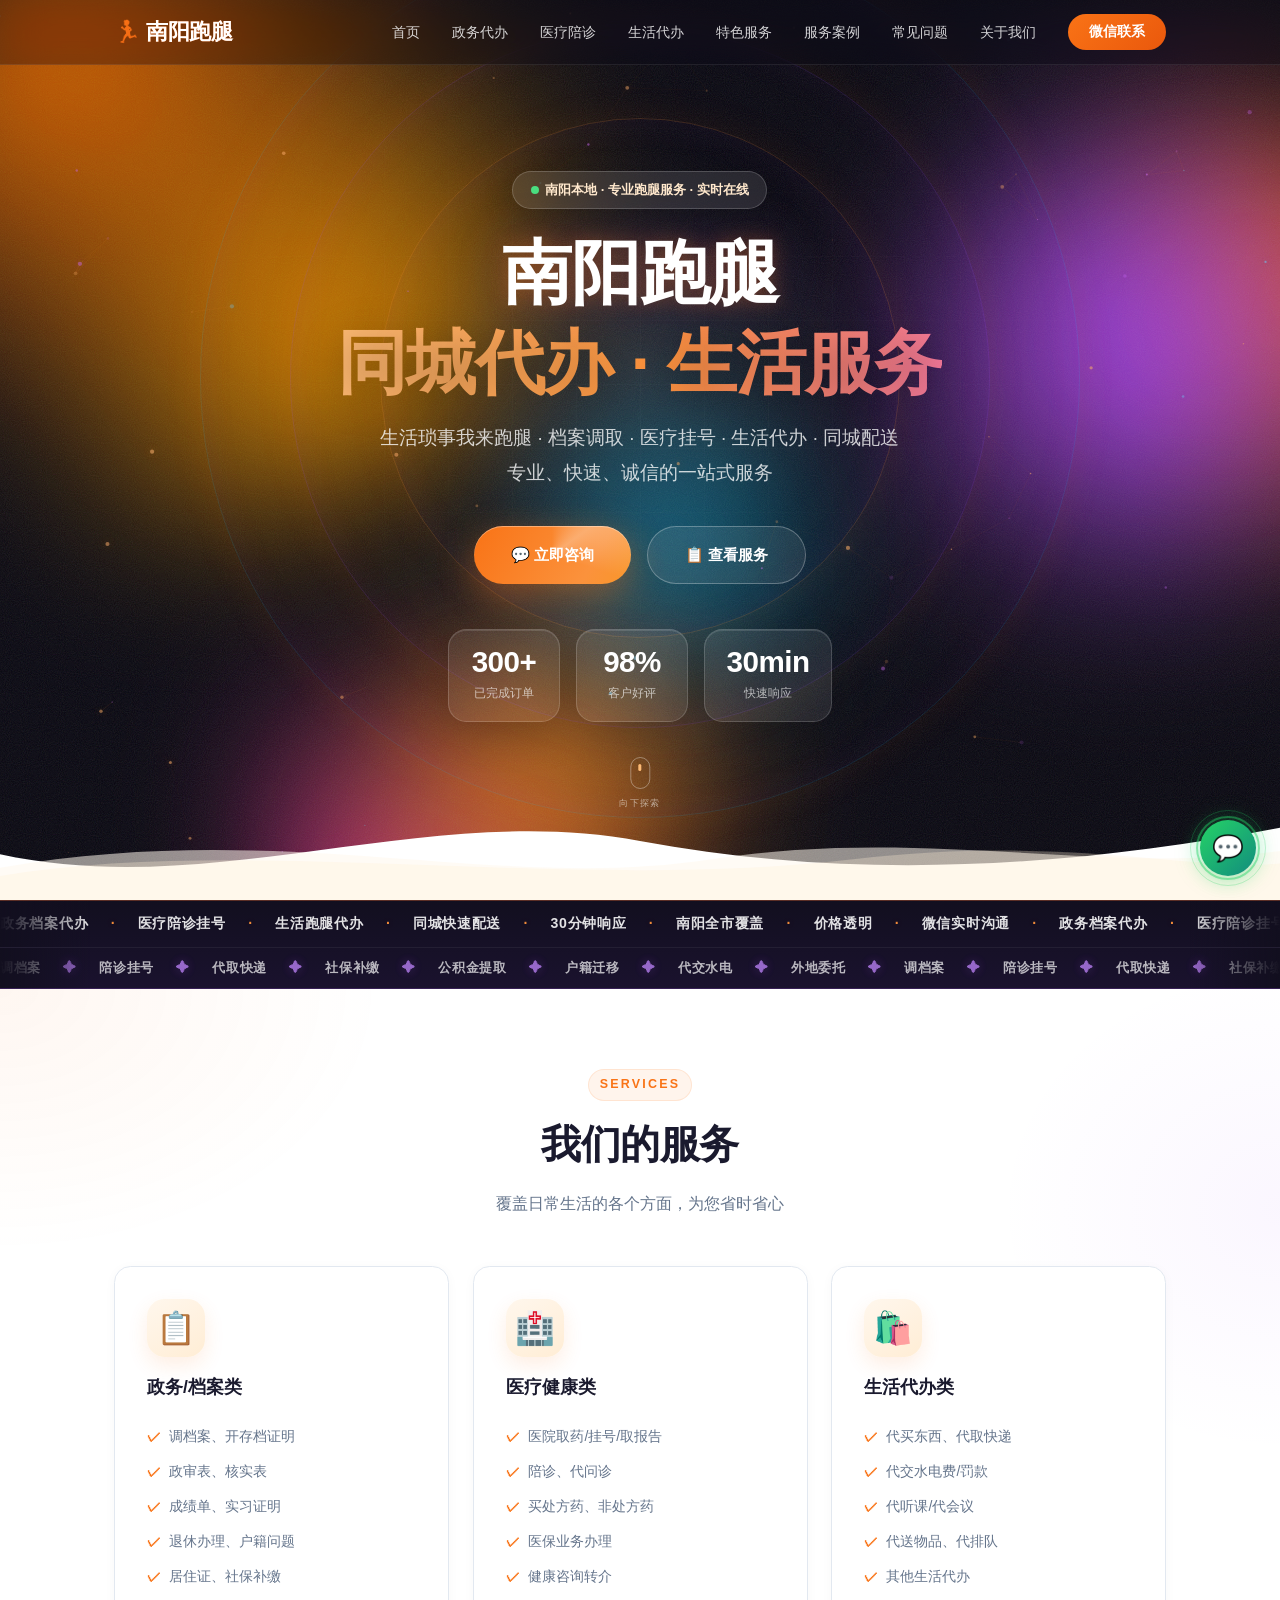
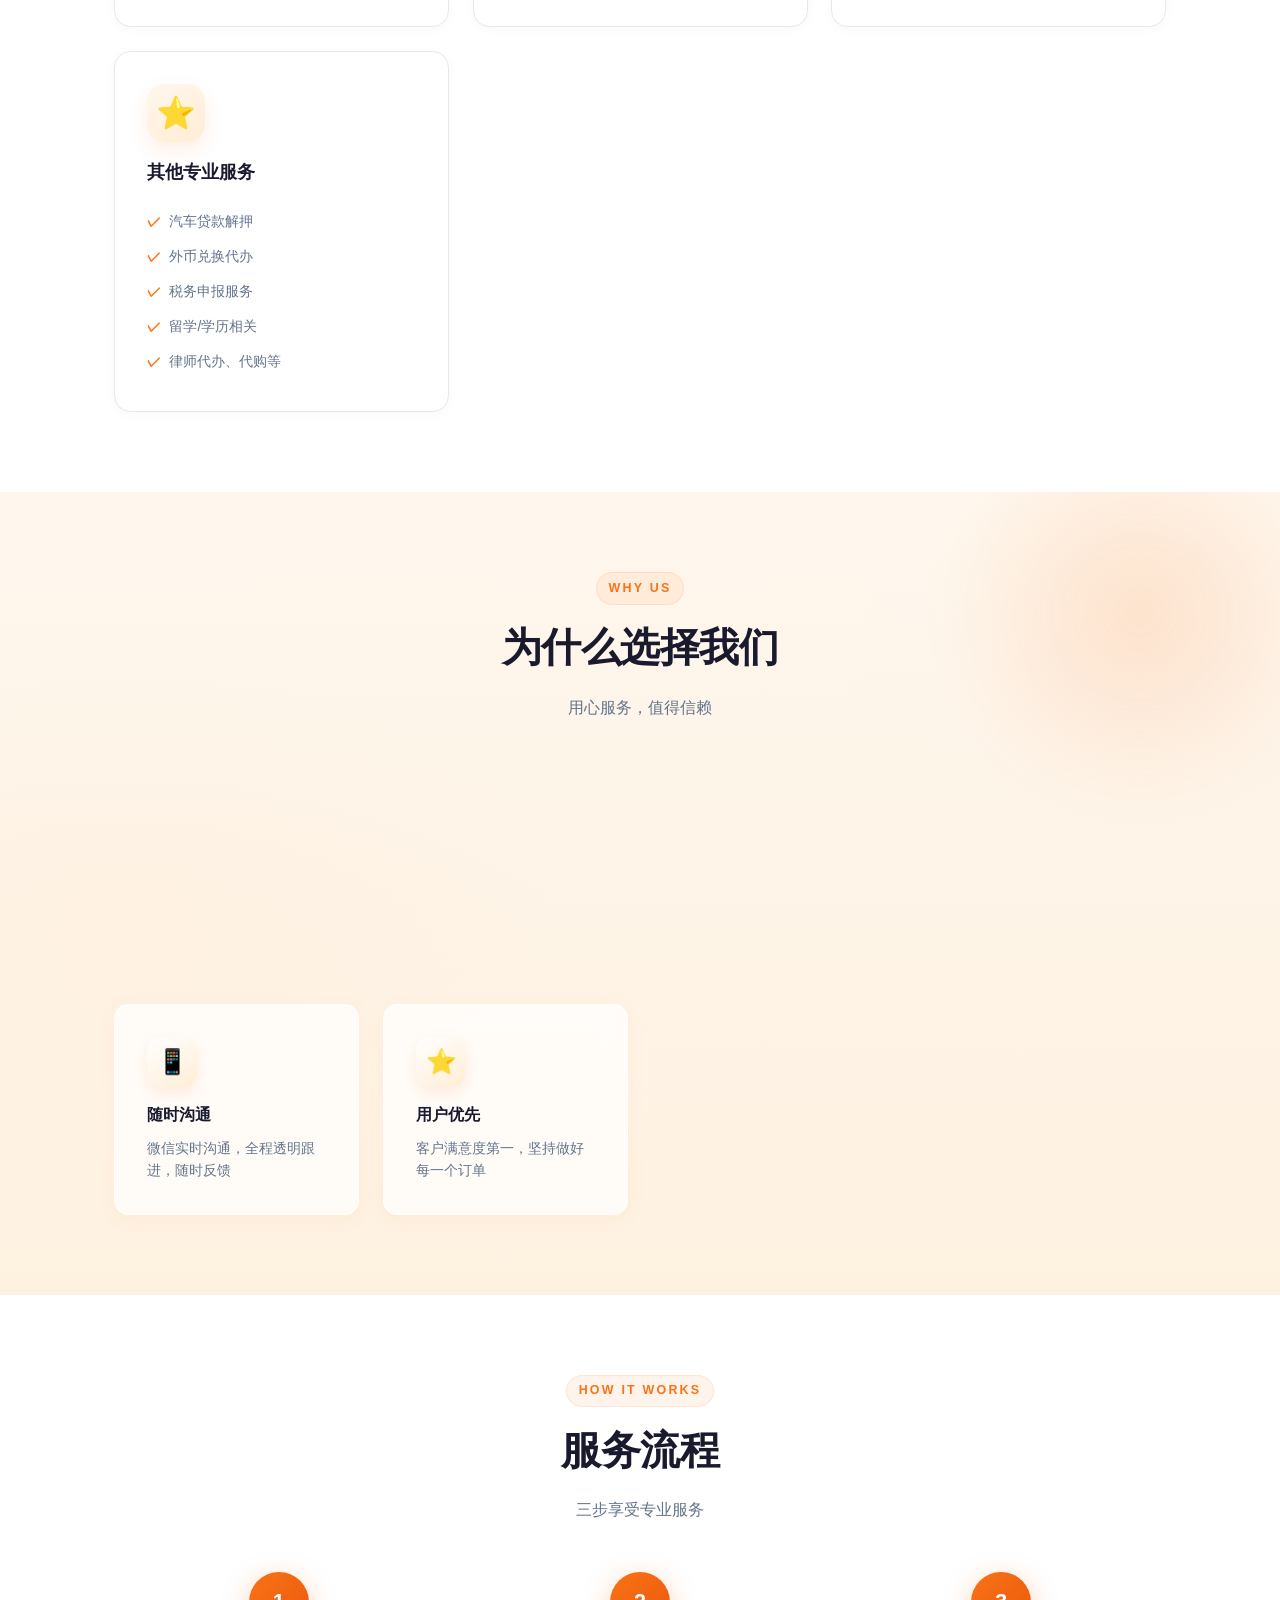
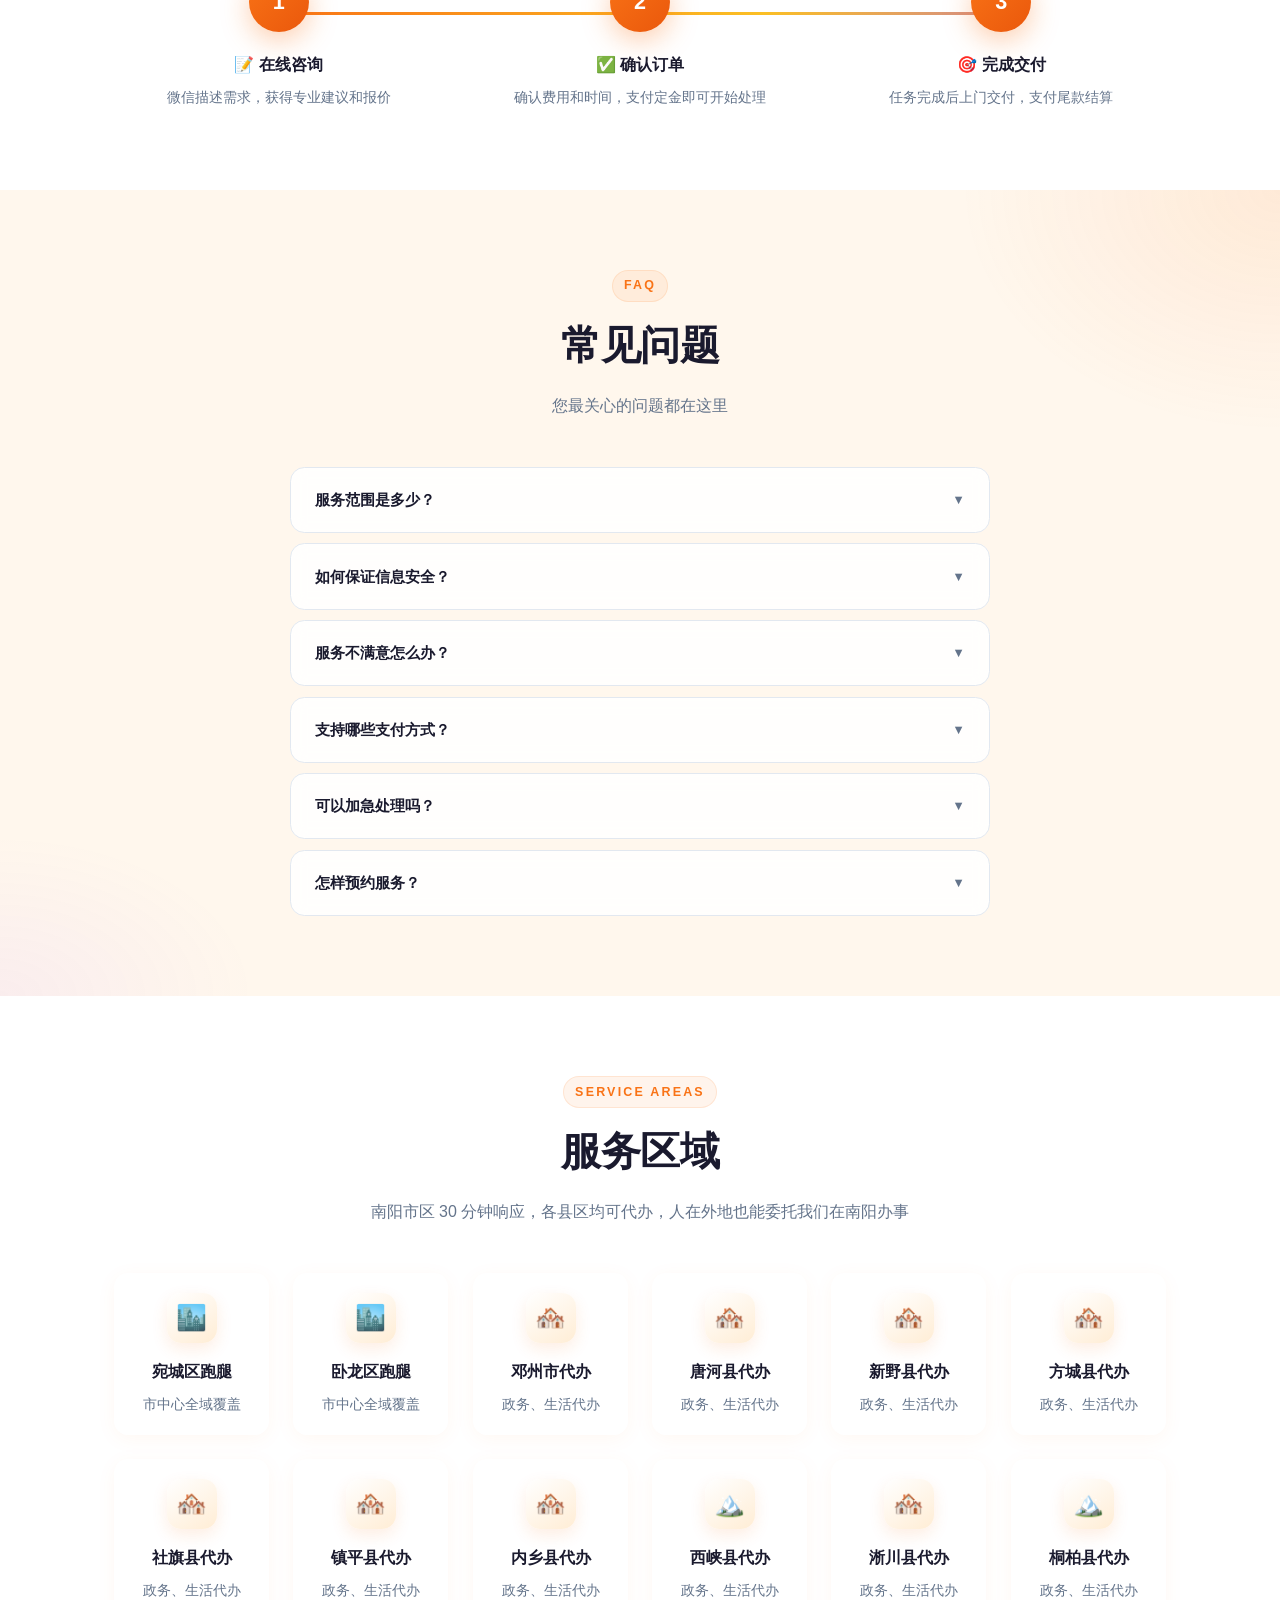
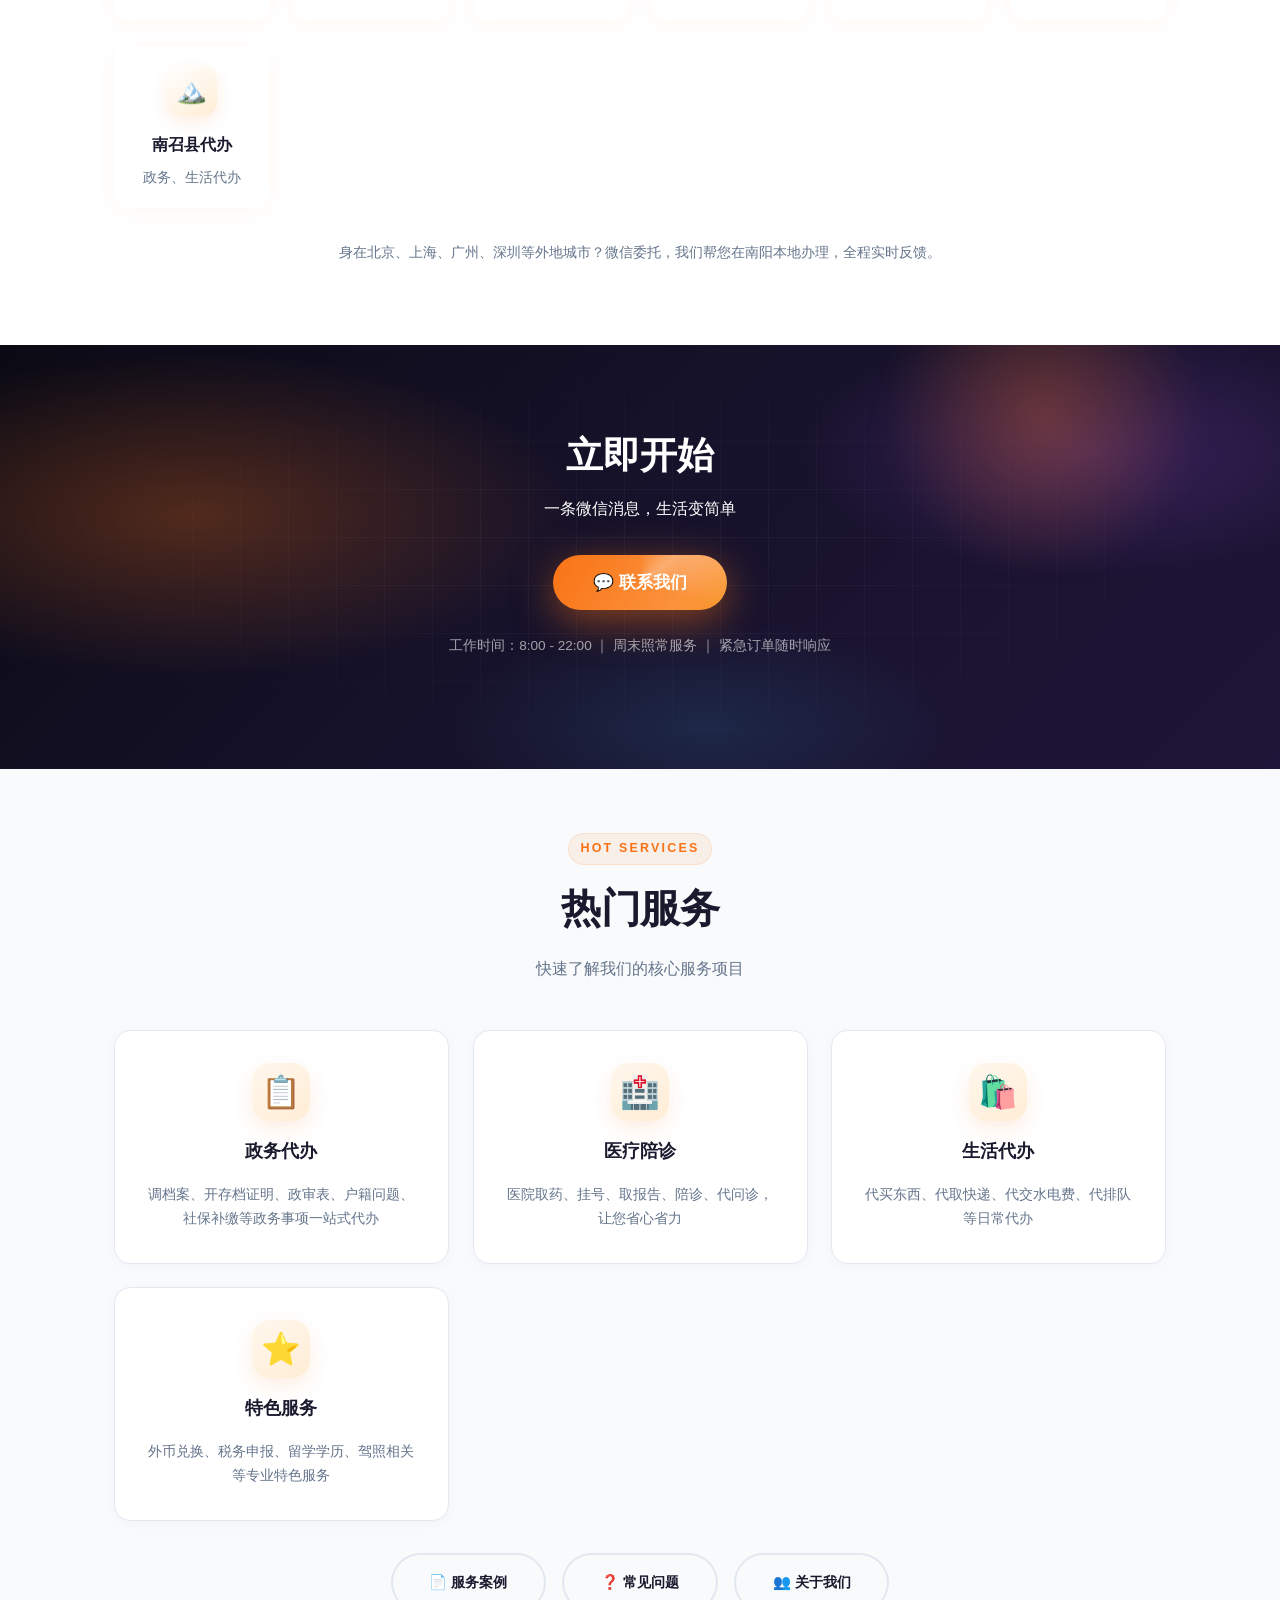
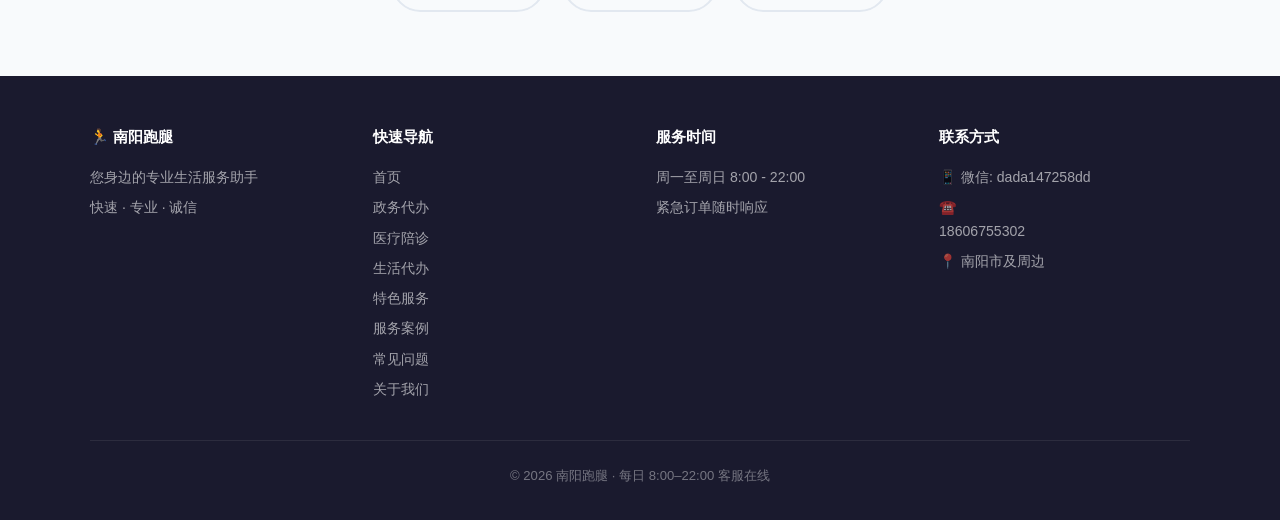
==== commit 037792ae: "Improve site UI and canonical URL handling" ====
--- a/index.html
+++ b/index.html
@@ -188,7 +188,7 @@
         <div class="logo">🏃 <span>南阳跑腿</span></div>
         <button class="nav-toggle" type="button" data-nav-toggle aria-label="菜单" aria-expanded="false" aria-controls="primary-navigation">☰</button>
         <nav class="nav-links" id="primary-navigation">
-            <a href="index.html">首页</a>
+            <a href="./">首页</a>
             <a href="zhengwu.html">政务代办</a>
             <a href="yiliao.html">医疗陪诊</a>
             <a href="shenghuo.html">生活代办</a>
@@ -203,36 +203,108 @@
 
 <!-- ===== Hero ===== -->
 <section class="hero">
-    <div class="hero-content">
-        <div class="hero-badge">📍 南阳本地 · 专业跑腿服务</div>
-        <h1>
-            南阳跑腿<br>
-            <span class="highlight">同城代办 · 生活服务</span>
+    <div class="hero-flow" aria-hidden="true">
+        <div class="flow-blob flow-blob-1"></div>
+        <div class="flow-blob flow-blob-2"></div>
+        <div class="flow-blob flow-blob-3"></div>
+        <div class="flow-blob flow-blob-4"></div>
+        <div class="flow-noise"></div>
+        <div class="flow-spotlight" id="heroSpotlight"></div>
+        <canvas class="hero-particles" id="heroParticles"></canvas>
+        <div class="energy-ring energy-ring-1"></div>
+        <div class="energy-ring energy-ring-2"></div>
+        <div class="energy-ring energy-ring-3"></div>
+        <div class="hero-grid"></div>
+    </div>
+    <div class="hero-content" id="heroContent">
+        <div class="hero-badge"><span class="live-dot" aria-hidden="true"></span> 南阳本地 · 专业跑腿服务 · 实时在线</div>
+        <h1 class="hero-title">
+            <span class="title-line" data-text="南阳跑腿">南阳跑腿</span>
+            <span class="highlight flow-text title-line">同城代办 · 生活服务</span>
         </h1>
         <p>
             生活琐事我来跑腿 · 档案调取 · 医疗挂号 · 生活代办 · 同城配送<br>
             专业、快速、诚信的一站式服务
         </p>
         <div class="hero-actions">
-            <button type="button" class="btn btn-primary" data-contact-open>💬 立即咨询</button>
-            <a href="#services" class="btn btn-outline">📋 查看服务</a>
+            <button type="button" class="btn btn-primary btn-liquid magnetic" data-contact-open>
+                <span>💬 立即咨询</span>
+            </button>
+            <a href="#services" class="btn btn-outline magnetic">📋 查看服务</a>
         </div>
         <div class="hero-stats">
-            <div class="hero-stat">
-                <div class="hero-stat-num">300+</div>
+            <div class="hero-stat tilt-card">
+                <div class="hero-stat-num" data-count="300" data-suffix="+">0</div>
                 <div class="hero-stat-label">已完成订单</div>
             </div>
-            <div class="hero-stat">
-                <div class="hero-stat-num">98%</div>
+            <div class="hero-stat tilt-card">
+                <div class="hero-stat-num" data-count="98" data-suffix="%">0</div>
                 <div class="hero-stat-label">客户好评</div>
             </div>
-            <div class="hero-stat">
-                <div class="hero-stat-num">30min</div>
+            <div class="hero-stat tilt-card">
+                <div class="hero-stat-num" data-count="30" data-suffix="min">0</div>
                 <div class="hero-stat-label">快速响应</div>
             </div>
         </div>
     </div>
+    <div class="hero-wave" aria-hidden="true">
+        <svg viewBox="0 0 1440 120" preserveAspectRatio="none">
+            <path class="wave-path wave-a" d="M0,64 C240,120 480,0 720,48 C960,96 1200,80 1440,32 L1440,120 L0,120 Z"></path>
+            <path class="wave-path wave-b" d="M0,80 C320,20 560,110 800,70 C1040,30 1240,90 1440,60 L1440,120 L0,120 Z"></path>
+            <path class="wave-path wave-c" d="M0,90 C280,40 640,110 960,70 C1200,40 1340,85 1440,75 L1440,120 L0,120 Z"></path>
+        </svg>
+    </div>
+    <div class="scroll-hint" aria-hidden="true">
+        <span></span>
+        <small>向下探索</small>
+    </div>
 </section>
+
+<!-- ===== Dual flowing marquees ===== -->
+<div class="flow-marquee-stack" aria-hidden="true">
+    <div class="flow-marquee">
+        <div class="flow-marquee-track">
+            <span>政务档案代办</span><span>·</span>
+            <span>医疗陪诊挂号</span><span>·</span>
+            <span>生活跑腿代办</span><span>·</span>
+            <span>同城快速配送</span><span>·</span>
+            <span>30分钟响应</span><span>·</span>
+            <span>南阳全市覆盖</span><span>·</span>
+            <span>价格透明</span><span>·</span>
+            <span>微信实时沟通</span><span>·</span>
+            <span>政务档案代办</span><span>·</span>
+            <span>医疗陪诊挂号</span><span>·</span>
+            <span>生活跑腿代办</span><span>·</span>
+            <span>同城快速配送</span><span>·</span>
+            <span>30分钟响应</span><span>·</span>
+            <span>南阳全市覆盖</span><span>·</span>
+            <span>价格透明</span><span>·</span>
+            <span>微信实时沟通</span><span>·</span>
+        </div>
+    </div>
+    <div class="flow-marquee flow-marquee-reverse">
+        <div class="flow-marquee-track">
+            <span>调档案</span><span>✦</span>
+            <span>陪诊挂号</span><span>✦</span>
+            <span>代取快递</span><span>✦</span>
+            <span>社保补缴</span><span>✦</span>
+            <span>公积金提取</span><span>✦</span>
+            <span>户籍迁移</span><span>✦</span>
+            <span>代交水电</span><span>✦</span>
+            <span>外地委托</span><span>✦</span>
+            <span>调档案</span><span>✦</span>
+            <span>陪诊挂号</span><span>✦</span>
+            <span>代取快递</span><span>✦</span>
+            <span>社保补缴</span><span>✦</span>
+            <span>公积金提取</span><span>✦</span>
+            <span>户籍迁移</span><span>✦</span>
+            <span>代交水电</span><span>✦</span>
+            <span>外地委托</span><span>✦</span>
+        </div>
+    </div>
+</div>
+
+<div class="cursor-glow" id="cursorGlow" aria-hidden="true"></div>
 
 <!-- ===== Services ===== -->
 <section id="services">
@@ -504,8 +576,8 @@
         <h2 class="reveal">立即开始</h2>
         <p class="reveal">一条微信消息，生活变简单</p>
         <div class="reveal">
-            <button type="button" class="btn btn-primary" data-contact-open style="font-size:1.05rem;padding:1rem 2.5rem">
-                💬 联系我们
+            <button type="button" class="btn btn-primary btn-liquid" data-contact-open style="font-size:1.05rem;padding:1rem 2.5rem">
+                <span>💬 联系我们</span>
             </button>
         </div>
         <p style="margin-top:1.5rem;opacity:.6;font-size:.85rem">
@@ -562,7 +634,7 @@
         </div>
         <div class="footer-col">
             <h5>快速导航</h5>
-            <a href="index.html">首页</a>
+            <a href="./">首页</a>
             <a href="zhengwu.html">政务代办</a>
             <a href="yiliao.html">医疗陪诊</a>
             <a href="shenghuo.html">生活代办</a>
--- a/assets/css/common.css
+++ b/assets/css/common.css
@@ -14,21 +14,33 @@
 
 :root{
             --primary:#f97316;--primary-dark:#ea580c;--primary-light:#fff7ed;
+            --accent:#f59e0b;--glow:rgba(249,115,22,.35);
             --dark:#1a1a2e;--gray:#64748b;--light:#f8fafc;--border:#e2e8f0;
-            --shadow:0 4px 24px rgba(0,0,0,.06);--radius:.75rem
-        }
-
-.reveal{opacity:0;transform:translateY(40px);transition:all .7s cubic-bezier(.16,1,.3,1)}
+            --shadow:0 4px 24px rgba(0,0,0,.06);
+            --shadow-lg:0 20px 50px rgba(249,115,22,.12);
+            --radius:.9rem;
+            --ease-out:cubic-bezier(.16,1,.3,1)
+        }
+
+.reveal{
+            opacity:0;transform:translateY(36px);
+            transition:opacity .8s var(--ease-out),transform .8s var(--ease-out);
+            transition-delay:var(--reveal-delay,0s)
+        }
 
 .reveal.visible{opacity:1;transform:translateY(0)}
 
 header{
             position:fixed;top:0;left:0;right:0;z-index:1000;
-            background:rgba(255,255,255,.85);backdrop-filter:blur(16px);
-            border-bottom:1px solid var(--border);transition:all .3s;
-        }
-
-header.scrolled{box-shadow:var(--shadow)}
+            background:rgba(255,255,255,.72);backdrop-filter:blur(18px) saturate(1.4);
+            -webkit-backdrop-filter:blur(18px) saturate(1.4);
+            border-bottom:1px solid rgba(226,232,240,.7);transition:all .35s var(--ease-out)
+        }
+
+header.scrolled{
+            box-shadow:0 8px 32px rgba(15,23,42,.08);
+            background:rgba(255,255,255,.9)
+        }
 
 .header-inner{
             max-width:1100px;margin:0 auto;padding:.85rem 1.5rem;
@@ -48,26 +60,47 @@
             background:linear-gradient(135deg,var(--primary),var(--primary-dark));
             color:#fff;border:none;padding:.55rem 1.3rem;border-radius:2rem;
             font-size:.85rem;font-weight:600;cursor:pointer;
-            transition:transform .3s,box-shadow .3s
-        }
-
-.contact-btn:hover{transform:translateY(-2px);box-shadow:0 6px 20px rgba(249,115,22,.35)}
+            transition:transform .3s,box-shadow .3s;position:relative;overflow:hidden
+        }
+
+.contact-btn:hover{transform:translateY(-2px);box-shadow:0 8px 24px var(--glow)}
 
 .nav-toggle{display:none;background:none;border:none;font-size:1.4rem;cursor:pointer;padding:.3rem}
 
 .btn-primary{
-            background:linear-gradient(135deg,var(--primary),var(--primary-dark));
-            color:#fff;box-shadow:0 4px 16px rgba(249,115,22,.3)
-        }
-
-.btn-primary:hover{transform:translateY(-3px);box-shadow:0 8px 28px rgba(249,115,22,.4)}
+            background:linear-gradient(135deg,var(--primary) 0%,#fb923c 50%,var(--primary-dark) 100%);
+            background-size:200% 200%;
+            color:#fff;box-shadow:0 6px 22px rgba(249,115,22,.35);
+            position:relative;overflow:hidden;animation:btn-glow 4s ease infinite
+        }
+
+.btn-primary::after{
+            content:'';position:absolute;inset:0;
+            background:linear-gradient(105deg,transparent 40%,rgba(255,255,255,.28) 50%,transparent 60%);
+            transform:translateX(-120%);transition:transform .6s
+        }
+
+.btn-primary:hover{
+            transform:translateY(-3px);box-shadow:0 12px 36px rgba(249,115,22,.48);
+            background-position:100% 50%
+        }
+
+.btn-primary:hover::after{transform:translateX(120%)}
+
+@keyframes btn-glow{
+            0%,100%{box-shadow:0 6px 22px rgba(249,115,22,.32)}
+            50%{box-shadow:0 8px 30px rgba(249,115,22,.5)}
+        }
 
 section{padding:5rem 0}
 
 .section-label{
-            display:inline-block;font-size:.8rem;font-weight:700;
-            text-transform:uppercase;letter-spacing:2px;color:var(--primary);
-            margin-bottom:.5rem
+            display:inline-flex;align-items:center;gap:.45rem;
+            font-size:.78rem;font-weight:700;
+            text-transform:uppercase;letter-spacing:2.2px;color:var(--primary);
+            margin-bottom:.55rem;
+            padding:.28rem .7rem;border-radius:999px;
+            background:rgba(249,115,22,.08);border:1px solid rgba(249,115,22,.12)
         }
 
 .section-title{
@@ -84,15 +117,35 @@
 .mx-auto{margin-left:auto;margin-right:auto}
 
 .cta{
-            background:linear-gradient(135deg,#1a1a2e 0%,#2d2d5e 100%);
-            color:#fff;text-align:center;padding:4.5rem 1.5rem;
+            background:
+                radial-gradient(ellipse 55% 70% at 15% 40%,rgba(249,115,22,.28),transparent 55%),
+                radial-gradient(ellipse 45% 60% at 85% 25%,rgba(168,85,247,.22),transparent 50%),
+                radial-gradient(ellipse 40% 50% at 55% 90%,rgba(56,189,248,.12),transparent 50%),
+                linear-gradient(135deg,#0b0a14 0%,#16122a 45%,#1f1538 100%);
+            color:#fff;text-align:center;padding:5rem 1.5rem;
             position:relative;overflow:hidden
         }
 
 .cta::before{
-            content:'';position:absolute;top:0;left:0;right:0;bottom:0;
-            background:radial-gradient(circle at 30% 50%,rgba(249,115,22,.1) 0%,transparent 50%);
+            content:'';position:absolute;inset:0;
+            background:
+                linear-gradient(rgba(255,255,255,.035) 1px,transparent 1px),
+                linear-gradient(90deg,rgba(255,255,255,.035) 1px,transparent 1px);
+            background-size:48px 48px;
+            mask-image:radial-gradient(ellipse at center,black 20%,transparent 75%);
             pointer-events:none
+        }
+
+.cta::after{
+            content:'';position:absolute;width:320px;height:320px;border-radius:50%;
+            background:radial-gradient(circle,rgba(249,115,22,.3),transparent 70%);
+            top:-90px;right:6%;filter:blur(14px);pointer-events:none;
+            animation:cta-orb 9s ease-in-out infinite
+        }
+
+@keyframes cta-orb{
+            0%,100%{transform:translate(0,0) scale(1)}
+            50%{transform:translate(-36px,24px) scale(1.08)}
         }
 
 .cta .container{position:relative;z-index:1}
@@ -127,7 +180,8 @@
 .modal{
             display:none;position:fixed;z-index:9999;
             left:0;top:0;width:100%;height:100%;
-            background:rgba(0,0,0,.5);backdrop-filter:blur(4px);
+            background:rgba(15,16,36,.55);backdrop-filter:blur(8px);
+            -webkit-backdrop-filter:blur(8px);
             align-items:center;justify-content:center;
             opacity:0;transition:opacity .3s
         }
@@ -135,12 +189,15 @@
 .modal.show{display:flex;opacity:1}
 
 .modal-panel{
-            background:#fff;border-radius:1rem;padding:2.2rem;
+            background:rgba(255,255,255,.97);border-radius:1.25rem;padding:2.2rem;
             width:92%;max-width:380px;text-align:center;
-            transform:scale(.9);transition:transform .3s cubic-bezier(.16,1,.3,1)
-        }
-
-.modal.show .modal-panel{transform:scale(1)}
+            transform:scale(.92) translateY(12px);
+            transition:transform .4s var(--ease-out);
+            box-shadow:0 24px 80px rgba(0,0,0,.25);
+            border:1px solid rgba(255,255,255,.6)
+        }
+
+.modal.show .modal-panel{transform:scale(1) translateY(0)}
 
 .modal-close{
             float:right;background:none;border:none;font-size:1.5rem;
@@ -186,8 +243,25 @@
             width:56px;height:56px;border-radius:50%;
             background:linear-gradient(135deg,#25D366,#128C7E);
             color:#fff;display:flex;align-items:center;justify-content:center;
-            font-size:1.6rem;box-shadow:0 4px 20px rgba(37,211,102,.35);
+            font-size:1.6rem;box-shadow:0 4px 20px rgba(37,211,102,.35),0 0 30px rgba(37,211,102,.2);
             cursor:pointer;transition:all .3s;border:none
+        }
+
+.float-wx::before{
+            content:'';position:absolute;inset:-4px;border-radius:50%;
+            border:2px solid rgba(37,211,102,.45);
+            animation:pulse-ring 2s ease-out infinite
+        }
+
+.float-wx::after{
+            content:'';position:absolute;inset:-10px;border-radius:50%;
+            border:1px solid rgba(37,211,102,.25);
+            animation:pulse-ring 2s ease-out infinite .6s
+        }
+
+@keyframes pulse-ring{
+            0%{transform:scale(.92);opacity:.8}
+            100%{transform:scale(1.35);opacity:0}
         }
 
 .float-wx:hover{transform:scale(1.1);box-shadow:0 8px 28px rgba(37,211,102,.45)}
@@ -216,7 +290,9 @@
 
 .action-bar{
             display:none;position:fixed;bottom:0;left:0;right:0;z-index:998;
-            background:#fff;border-top:1px solid var(--border);
+            background:rgba(255,255,255,.94);backdrop-filter:blur(12px);
+            -webkit-backdrop-filter:blur(12px);
+            border-top:1px solid var(--border);
             box-shadow:0 -4px 16px rgba(0,0,0,.08)
         }
 
@@ -225,7 +301,7 @@
             border:none;cursor:pointer;display:flex;align-items:center;justify-content:center;gap:.4rem
         }
 
-.action-bar .action-call{background:#fff;color:var(--dark)}
+.action-bar .action-call{background:transparent;color:var(--dark)}
 
 .action-bar .action-wx{background:linear-gradient(135deg,var(--primary),var(--primary-dark));color:#fff}
 
@@ -233,7 +309,8 @@
             position:fixed;bottom:5rem;left:50%;transform:translateX(-50%) translateY(20px);
             background:var(--dark);color:#fff;padding:.6rem 1.2rem;
             border-radius:2rem;font-size:.82rem;opacity:0;
-            transition:all .4s;z-index:99999;pointer-events:none
+            transition:all .4s;z-index:99999;pointer-events:none;
+            box-shadow:0 8px 28px rgba(0,0,0,.2)
         }
 
 .toast.show{opacity:1;transform:translateX(-50%) translateY(0)}
@@ -244,3 +321,13 @@
 }
 
 .modal-panel:focus{ outline: none; }
+
+@media (prefers-reduced-motion: reduce){
+    *,*::before,*::after{
+        animation-duration:.01ms !important;
+        animation-iteration-count:1 !important;
+        transition-duration:.01ms !important;
+        scroll-behavior:auto !important
+    }
+    .reveal,.reveal-left,.reveal-right{opacity:1;transform:none}
+}
--- a/assets/css/home.css
+++ b/assets/css/home.css
@@ -1,271 +1,748 @@
-/* Home page layout and sections. */
-.reveal-left{opacity:0;transform:translateX(-40px);transition:all .7s cubic-bezier(.16,1,.3,1)}
-
+/* Home page — liquid / flowing visual system */
+
+.reveal-left{
+    opacity:0;transform:translateX(-40px);
+    transition:opacity .8s var(--ease-out),transform .8s var(--ease-out);
+    transition-delay:var(--reveal-delay,0s)
+}
 .reveal-left.visible{opacity:1;transform:translateX(0)}
 
-.reveal-right{opacity:0;transform:translateX(40px);transition:all .7s cubic-bezier(.16,1,.3,1)}
-
+.reveal-right{
+    opacity:0;transform:translateX(40px);
+    transition:opacity .8s var(--ease-out),transform .8s var(--ease-out);
+    transition-delay:var(--reveal-delay,0s)
+}
 .reveal-right.visible{opacity:1;transform:translateX(0)}
 
 .nav-links{display:flex;gap:2rem;align-items:center}
-
 .nav-links a{font-size:.9rem;color:var(--gray);transition:color .3s;font-weight:500}
-
 .nav-links a:hover{color:var(--primary)}
 
+/* ========== HERO — liquid aurora ========== */
 .hero{
-            min-height:100vh;display:flex;align-items:center;justify-content:center;
-            background:linear-gradient(135deg,#fff7ed 0%,#ffedd5 40%,#fef3c7 100%);
-            position:relative;overflow:hidden;padding:6rem 1.5rem 4rem
-        }
-
-.hero::before{
-            content:'';position:absolute;top:-50%;right:-20%;width:600px;height:600px;
-            background:radial-gradient(circle,rgba(249,115,22,.08) 0%,transparent 70%);
-            border-radius:50%;pointer-events:none
-        }
-
-.hero::after{
-            content:'';position:absolute;bottom:-30%;left:-10%;width:400px;height:400px;
-            background:radial-gradient(circle,rgba(251,146,60,.06) 0%,transparent 70%);
-            border-radius:50%;pointer-events:none
-        }
-
-.hero-content{position:relative;z-index:1;text-align:center;max-width:700px}
+    min-height:100vh;
+    display:flex;align-items:center;justify-content:center;
+    position:relative;overflow:hidden;
+    padding:6.5rem 1.5rem 7rem;
+    background:#07060f;
+    color:#fff;
+    perspective:1200px;
+}
+
+.hero-flow{
+    position:absolute;inset:0;overflow:hidden;pointer-events:none;z-index:0;
+}
+
+.hero-particles{
+    position:absolute;inset:0;width:100%;height:100%;
+    z-index:1;opacity:.85;
+}
+
+.hero-grid{
+    position:absolute;inset:0;z-index:1;
+    background-image:
+        linear-gradient(rgba(255,255,255,.04) 1px,transparent 1px),
+        linear-gradient(90deg,rgba(255,255,255,.04) 1px,transparent 1px);
+    background-size:64px 64px;
+    mask-image:radial-gradient(ellipse 70% 60% at 50% 40%,black,transparent 75%);
+    -webkit-mask-image:radial-gradient(ellipse 70% 60% at 50% 40%,black,transparent 75%);
+    animation:grid-drift 20s linear infinite;
+    opacity:.55;
+}
+@keyframes grid-drift{
+    from{background-position:0 0}
+    to{background-position:64px 64px}
+}
+
+.energy-ring{
+    position:absolute;left:50%;top:42%;
+    border-radius:50%;
+    border:1px solid rgba(251,146,60,.18);
+    transform:translate(-50%,-50%);
+    box-shadow:0 0 40px rgba(249,115,22,.08),inset 0 0 40px rgba(168,85,247,.05);
+    animation:ring-pulse 8s ease-out infinite;
+}
+.energy-ring-1{width:min(72vw,520px);height:min(72vw,520px);animation-delay:0s}
+.energy-ring-2{width:min(90vw,700px);height:min(90vw,700px);animation-delay:1.6s;border-color:rgba(168,85,247,.15)}
+.energy-ring-3{width:min(108vw,880px);height:min(108vw,880px);animation-delay:3.2s;border-color:rgba(56,189,248,.12)}
+@keyframes ring-pulse{
+    0%{transform:translate(-50%,-50%) scale(.85);opacity:.75}
+    70%{opacity:.15}
+    100%{transform:translate(-50%,-50%) scale(1.25);opacity:0}
+}
+
+/* Slow morphing color mesh */
+.flow-blob{
+    position:absolute;border-radius:50%;
+    filter:blur(70px);will-change:transform;
+    mix-blend-mode:screen;opacity:.9;
+    transform:translateY(var(--scroll-y,0px));
+}
+
+.flow-blob-1{
+    width:55vmax;height:55vmax;top:-18%;left:-12%;
+    background:
+        radial-gradient(circle at 30% 30%,#ff7a18 0%,transparent 55%),
+        radial-gradient(circle at 70% 70%,#f59e0b 0%,transparent 50%);
+    animation:blob-flow-1 16s ease-in-out infinite;
+    filter:blur(70px) saturate(1.25);
+}
+
+.flow-blob-2{
+    width:50vmax;height:50vmax;top:10%;right:-18%;
+    background:
+        radial-gradient(circle at 40% 40%,#a855f7 0%,transparent 55%),
+        radial-gradient(circle at 70% 30%,#f97316 0%,transparent 50%);
+    animation:blob-flow-2 18s ease-in-out infinite;
+    filter:blur(70px) saturate(1.3);
+}
+
+.flow-blob-3{
+    width:45vmax;height:45vmax;bottom:-20%;left:20%;
+    background:
+        radial-gradient(circle at 50% 50%,#fb923c 0%,transparent 55%),
+        radial-gradient(circle at 20% 80%,#ec4899 0%,transparent 50%);
+    animation:blob-flow-3 14s ease-in-out infinite;
+    filter:blur(65px) saturate(1.35);
+}
+
+.flow-blob-4{
+    width:35vmax;height:35vmax;top:35%;left:35%;
+    background:radial-gradient(circle,#38bdf8 0%,transparent 60%);
+    opacity:.55;
+    animation:blob-flow-4 20s ease-in-out infinite;
+    filter:blur(60px) saturate(1.4);
+}
+
+@keyframes blob-flow-1{
+    0%,100%{transform:translate(0,var(--scroll-y,0px)) scale(1) rotate(0deg)}
+    33%{transform:translate(12%,calc(8% + var(--scroll-y,0px))) scale(1.12) rotate(8deg)}
+    66%{transform:translate(-6%,calc(14% + var(--scroll-y,0px))) scale(.92) rotate(-6deg)}
+}
+@keyframes blob-flow-2{
+    0%,100%{transform:translate(0,var(--scroll-y,0px)) scale(1)}
+    40%{transform:translate(-14%,calc(10% + var(--scroll-y,0px))) scale(1.15)}
+    75%{transform:translate(8%,calc(-8% + var(--scroll-y,0px))) scale(.9)}
+}
+@keyframes blob-flow-3{
+    0%,100%{transform:translate(0,var(--scroll-y,0px)) scale(1) rotate(0)}
+    50%{transform:translate(10%,calc(-12% + var(--scroll-y,0px))) scale(1.2) rotate(12deg)}
+}
+@keyframes blob-flow-4{
+    0%,100%{transform:translate(0,var(--scroll-y,0px)) scale(1)}
+    50%{transform:translate(-18%,calc(6% + var(--scroll-y,0px))) scale(1.3)}
+}
+
+/* Soft film grain */
+.flow-noise{
+    position:absolute;inset:0;
+    opacity:.12;mix-blend-mode:overlay;
+    background-image:url("data:image/svg+xml,%3Csvg viewBox='0 0 200 200' xmlns='http://www.w3.org/2000/svg'%3E%3Cfilter id='n'%3E%3CfeTurbulence type='fractalNoise' baseFrequency='0.85' numOctaves='4' stitchTiles='stitch'/%3E%3C/filter%3E%3Crect width='100%25' height='100%25' filter='url(%23n)'/%3E%3C/svg%3E");
+    background-size:180px 180px;
+}
+
+/* Cursor spotlight */
+.flow-spotlight{
+    position:absolute;width:480px;height:480px;border-radius:50%;
+    background:radial-gradient(circle,rgba(255,255,255,.16) 0%,transparent 65%);
+    transform:translate(-50%,-50%);
+    left:50%;top:40%;
+    opacity:.7;pointer-events:none;
+    transition:opacity .4s;
+}
+
+.hero-content{
+    position:relative;z-index:2;text-align:center;max-width:760px;
+    transform-style:preserve-3d;
+    will-change:transform;
+}
+
+.hero-title{
+    display:flex;flex-direction:column;align-items:center;gap:.15em;
+}
+.title-line{display:block}
+
+/* Glitch shimmer on main title */
+.hero-title .title-line[data-text]{
+    position:relative;
+    text-shadow:
+        0 0 20px rgba(249,115,22,.35),
+        0 0 60px rgba(168,85,247,.18);
+}
+.hero-title .title-line[data-text]::before,
+.hero-title .title-line[data-text]::after{
+    content:attr(data-text);
+    position:absolute;left:0;top:0;width:100%;
+    overflow:hidden;opacity:0;
+}
+.hero-title .title-line[data-text]::before{
+    color:#38bdf8;z-index:-1;
+    animation:glitch-a 4.5s infinite linear alternate-reverse;
+}
+.hero-title .title-line[data-text]::after{
+    color:#f472b6;z-index:-1;
+    animation:glitch-b 3.8s infinite linear alternate-reverse;
+}
+@keyframes glitch-a{
+    0%,90%,100%{clip-path:inset(0 0 100% 0);transform:translate(0);opacity:0}
+    92%{clip-path:inset(10% 0 60% 0);transform:translate(-3px,1px);opacity:.7}
+    94%{clip-path:inset(40% 0 30% 0);transform:translate(3px,-1px);opacity:.7}
+    96%{clip-path:inset(70% 0 5% 0);transform:translate(-2px,0);opacity:.5}
+}
+@keyframes glitch-b{
+    0%,88%,100%{clip-path:inset(0 0 100% 0);transform:translate(0);opacity:0}
+    91%{clip-path:inset(55% 0 20% 0);transform:translate(3px,0);opacity:.6}
+    95%{clip-path:inset(20% 0 50% 0);transform:translate(-3px,1px);opacity:.6}
+}
 
 .hero-badge{
-            display:inline-block;padding:.35rem 1rem;border-radius:2rem;
-            background:rgba(249,115,22,.1);color:var(--primary-dark);
-            font-size:.8rem;font-weight:600;margin-bottom:1.5rem;
-            border:1px solid rgba(249,115,22,.15)
-        }
-
-.hero h1{
-            font-size:clamp(2.5rem,5.5vw,4rem);font-weight:800;
-            line-height:1.15;margin-bottom:1.2rem;letter-spacing:-1px
-        }
-
-.hero h1 .highlight{
-            background:linear-gradient(135deg,var(--primary),#f59e0b);
-            -webkit-background-clip:text;-webkit-text-fill-color:transparent;
-            background-clip:text
-        }
+    display:inline-flex;align-items:center;gap:.4rem;
+    padding:.42rem 1.1rem;border-radius:999px;
+    background:rgba(255,255,255,.1);
+    color:#ffe8cc;font-size:.82rem;font-weight:600;
+    border:1px solid rgba(255,255,255,.18);
+    backdrop-filter:blur(12px);-webkit-backdrop-filter:blur(12px);
+    box-shadow:0 8px 32px rgba(0,0,0,.2);
+    margin-bottom:1.6rem;
+    animation:rise-in .9s var(--ease-out) both;
+}
+
+.hero-badge .live-dot{
+    width:8px;height:8px;border-radius:50%;background:#4ade80;
+    box-shadow:0 0 0 0 rgba(74,222,128,.55);
+    animation:live-pulse 2s ease infinite;
+}
+
+@keyframes live-pulse{
+    0%{box-shadow:0 0 0 0 rgba(74,222,128,.55)}
+    70%{box-shadow:0 0 0 10px rgba(74,222,128,0)}
+    100%{box-shadow:0 0 0 0 rgba(74,222,128,0)}
+}
+
+.hero h1,
+.hero-title{
+    font-size:clamp(2.6rem,6vw,4.4rem);font-weight:800;
+    line-height:1.12;margin-bottom:1.15rem;letter-spacing:-1.2px;
+    color:#fff;
+    text-shadow:0 8px 40px rgba(0,0,0,.25);
+    animation:rise-in .95s var(--ease-out) .08s both;
+}
+
+.hero h1 .highlight,
+.flow-text{
+    display:inline-block;
+    background:linear-gradient(
+        100deg,
+        #fdba74 0%,
+        #fb923c 18%,
+        #f472b6 38%,
+        #a78bfa 55%,
+        #38bdf8 72%,
+        #fbbf24 88%,
+        #fdba74 100%
+    );
+    background-size:300% 100%;
+    -webkit-background-clip:text;-webkit-text-fill-color:transparent;
+    background-clip:text;
+    animation:flow-gradient 6s linear infinite;
+}
+
+@keyframes flow-gradient{
+    0%{background-position:0% 50%}
+    100%{background-position:300% 50%}
+}
 
 .hero p{
-            font-size:clamp(1rem,1.8vw,1.15rem);color:var(--gray);
-            max-width:540px;margin:0 auto 2.2rem;line-height:1.8
-        }
-
-.hero-actions{display:flex;gap:1rem;justify-content:center;flex-wrap:wrap}
+    font-size:clamp(1rem,1.8vw,1.18rem);
+    color:rgba(255,255,255,.78);
+    max-width:560px;margin:0 auto 2.2rem;line-height:1.85;
+    animation:rise-in .95s var(--ease-out) .16s both;
+}
+
+.hero-actions{
+    display:flex;gap:1rem;justify-content:center;flex-wrap:wrap;
+    animation:rise-in .95s var(--ease-out) .24s both;
+}
 
 .btn{
-            padding:.9rem 2.2rem;border:none;border-radius:2rem;
-            font-size:.95rem;font-weight:600;cursor:pointer;
-            transition:all .3s;display:inline-flex;align-items:center;gap:.5rem
-        }
+    padding:.95rem 2.3rem;border:none;border-radius:999px;
+    font-size:.95rem;font-weight:600;cursor:pointer;
+    transition:all .35s var(--ease-out);
+    display:inline-flex;align-items:center;gap:.5rem
+}
+
+/* Liquid primary button */
+.btn-liquid,
+.btn-primary.btn-liquid{
+    position:relative;overflow:hidden;color:#fff;border:none;
+    background:linear-gradient(120deg,#f97316,#fb923c,#f59e0b,#f97316);
+    background-size:220% 220%;
+    box-shadow:0 10px 36px rgba(249,115,22,.45),inset 0 1px 0 rgba(255,255,255,.35);
+    animation:btn-flow 4s ease infinite;
+}
+.btn-liquid span{position:relative;z-index:1}
+.btn-liquid::before{
+    content:'';position:absolute;inset:-40%;
+    background:conic-gradient(from 0deg,transparent,#fff8,transparent 30%);
+    animation:spin-glow 3.5s linear infinite;
+    opacity:.55;
+}
+.btn-liquid::after{display:none}
+.btn-liquid:hover{
+    transform:translateY(-3px) scale(1.02);
+    box-shadow:0 16px 48px rgba(249,115,22,.55);
+    background-position:100% 50%
+}
+
+@keyframes btn-flow{
+    0%,100%{background-position:0% 50%}
+    50%{background-position:100% 50%}
+}
+@keyframes spin-glow{
+    to{transform:rotate(360deg)}
+}
 
 .btn-outline{
-            background:transparent;color:var(--dark);
-            border:2px solid var(--border)
-        }
-
-.btn-outline:hover{background:var(--light);border-color:var(--primary);color:var(--primary)}
-
+    background:rgba(255,255,255,.08);
+    color:#fff;
+    border:1.5px solid rgba(255,255,255,.28);
+    backdrop-filter:blur(10px);-webkit-backdrop-filter:blur(10px);
+}
+.btn-outline:hover{
+    background:rgba(255,255,255,.16);
+    border-color:rgba(255,255,255,.55);
+    transform:translateY(-2px);
+    box-shadow:0 10px 30px rgba(0,0,0,.2)
+}
+
+/* Glass stats */
 .hero-stats{
-            display:flex;gap:2.5rem;justify-content:center;margin-top:2.5rem;flex-wrap:wrap
-        }
-
-.hero-stat{text-align:center}
-
+    display:flex;gap:1rem;justify-content:center;margin-top:2.8rem;flex-wrap:wrap;
+    animation:rise-in .95s var(--ease-out) .32s both;
+}
+.hero-stat{
+    text-align:center;min-width:112px;
+    padding:1.05rem 1.35rem;border-radius:1.15rem;
+    background:rgba(255,255,255,.08);
+    border:1px solid rgba(255,255,255,.16);
+    backdrop-filter:blur(16px);-webkit-backdrop-filter:blur(16px);
+    box-shadow:0 12px 40px rgba(0,0,0,.18),inset 0 1px 0 rgba(255,255,255,.12);
+    transition:transform .18s ease-out,background .35s,border-color .35s,box-shadow .35s;
+    --rx:0deg;--ry:0deg;
+    transform:perspective(700px) rotateX(var(--rx)) rotateY(var(--ry));
+}
+.hero-stat:hover{
+    background:rgba(255,255,255,.14);
+    border-color:rgba(255,255,255,.35);
+    box-shadow:0 16px 48px rgba(249,115,22,.22),0 0 28px rgba(168,85,247,.12)
+}
 .hero-stat-num{
-            font-size:1.8rem;font-weight:800;color:var(--dark);line-height:1
-        }
-
-.hero-stat-label{font-size:.8rem;color:var(--gray);margin-top:.3rem}
-
-#services{background:#fff}
+    font-size:1.85rem;font-weight:800;line-height:1;color:#fff;
+    letter-spacing:-.5px;
+}
+.hero-stat-label{font-size:.78rem;color:rgba(255,255,255,.65);margin-top:.4rem;font-weight:500}
+
+@keyframes rise-in{
+    from{opacity:0;transform:translateY(28px)}
+    to{opacity:1;transform:translateY(0)}
+}
+
+/* Flowing wave separator */
+.hero-wave{
+    position:absolute;left:0;right:0;bottom:-1px;z-index:2;line-height:0;
+}
+.hero-wave svg{display:block;width:100%;height:100px}
+.wave-path{fill:#fff}
+.wave-a{opacity:1;animation:wave-shift 9s ease-in-out infinite}
+.wave-b{opacity:.55;fill:#fff7ed;animation:wave-shift 13s ease-in-out infinite reverse}
+.wave-c{opacity:.3;fill:#ffedd5;animation:wave-shift 11s ease-in-out infinite}
+@keyframes wave-shift{
+    0%,100%{transform:translateX(0)}
+    50%{transform:translateX(-3%)}
+}
+
+/* Scroll hint */
+.scroll-hint{
+    position:absolute;bottom:5.5rem;left:50%;transform:translateX(-50%);
+    z-index:3;display:flex;flex-direction:column;align-items:center;gap:.45rem;
+    color:rgba(255,255,255,.55);font-size:.7rem;letter-spacing:.12em;
+    animation:hint-fade 2.2s ease-in-out infinite;
+}
+.scroll-hint span{
+    width:20px;height:32px;border:1.5px solid rgba(255,255,255,.35);
+    border-radius:12px;position:relative;
+}
+.scroll-hint span::after{
+    content:'';position:absolute;left:50%;top:6px;width:3px;height:7px;
+    margin-left:-1.5px;border-radius:2px;background:#fdba74;
+    animation:scroll-dot 1.6s ease-in-out infinite;
+}
+@keyframes scroll-dot{
+    0%{opacity:1;transform:translateY(0)}
+    100%{opacity:0;transform:translateY(12px)}
+}
+@keyframes hint-fade{
+    0%,100%{opacity:.45}
+    50%{opacity:1}
+}
+
+/* ========== Dual marquee ribbons ========== */
+.flow-marquee-stack{
+    background:linear-gradient(180deg,#120f1f 0%,#1a122e 100%);
+    border-top:1px solid rgba(249,115,22,.3);
+    border-bottom:1px solid rgba(168,85,247,.25);
+    box-shadow:0 12px 40px rgba(0,0,0,.25);
+}
+.flow-marquee{
+    color:rgba(255,255,255,.88);
+    overflow:hidden;white-space:nowrap;
+    position:relative;
+}
+.flow-marquee + .flow-marquee{
+    border-top:1px solid rgba(255,255,255,.06);
+}
+.flow-marquee::before,
+.flow-marquee::after{
+    content:'';position:absolute;top:0;bottom:0;width:90px;z-index:1;pointer-events:none;
+}
+.flow-marquee::before{left:0;background:linear-gradient(90deg,#120f1f,transparent)}
+.flow-marquee::after{right:0;background:linear-gradient(270deg,#120f1f,transparent)}
+
+.flow-marquee-track{
+    display:inline-flex;align-items:center;gap:1.4rem;
+    padding:.7rem 0;
+    font-size:.88rem;font-weight:600;letter-spacing:.05em;
+    animation:marquee 26s linear infinite;
+    min-width:max-content;
+}
+.flow-marquee-reverse .flow-marquee-track{
+    animation:marquee-rev 32s linear infinite;
+    font-size:.8rem;opacity:.8;padding:.55rem 0;
+}
+.flow-marquee-track span:nth-child(even){
+    color:#fb923c;opacity:.95;
+    text-shadow:0 0 12px rgba(249,115,22,.45)
+}
+.flow-marquee-reverse .flow-marquee-track span:nth-child(even){
+    color:#c084fc;
+    text-shadow:0 0 12px rgba(168,85,247,.4)
+}
+@keyframes marquee{
+    from{transform:translateX(0)}
+    to{transform:translateX(-50%)}
+}
+@keyframes marquee-rev{
+    from{transform:translateX(-50%)}
+    to{transform:translateX(0)}
+}
+
+/* Custom cursor glow */
+.cursor-glow{
+    position:fixed;width:22px;height:22px;border-radius:50%;
+    pointer-events:none;z-index:10000;
+    background:radial-gradient(circle,rgba(251,146,60,.55),rgba(168,85,247,.15) 55%,transparent 70%);
+    box-shadow:0 0 28px rgba(249,115,22,.45),0 0 60px rgba(168,85,247,.2);
+    transform:translate(-50%,-50%);
+    opacity:0;transition:opacity .25s,width .2s,height .2s;
+    mix-blend-mode:screen;
+}
+.cursor-glow.on{opacity:1}
+.cursor-glow.hot{width:48px;height:48px}
+
+/* Magnetic / 3D helpers */
+.magnetic{transition:transform .25s var(--ease-out)}
+.tilt-card,.service-card.tilt-ready,.feature-card.tilt-ready{
+    transform-style:preserve-3d;
+    will-change:transform;
+}
+
+/* ========== Services ========== */
+#services{
+    background:#fff;position:relative;
+    background-image:
+        radial-gradient(ellipse 50% 40% at 0% 0%,rgba(249,115,22,.06),transparent 60%),
+        radial-gradient(ellipse 40% 40% at 100% 20%,rgba(168,85,247,.05),transparent 55%);
+}
 
 .services-grid{
-            display:grid;grid-template-columns:repeat(auto-fit,minmax(250px,1fr));
-            gap:1.5rem
-        }
-
+    display:grid;grid-template-columns:repeat(auto-fit,minmax(250px,1fr));
+    gap:1.5rem
+}
+
+/* Flowing gradient border cards */
 .service-card{
-            background:#fff;border:1px solid var(--border);border-radius:var(--radius);
-            padding:2rem;transition:all .4s;position:relative;overflow:hidden
-        }
-
+    --angle:0deg;
+    --rx:0deg;--ry:0deg;--tz:0px;
+    position:relative;isolation:isolate;
+    background:#fff;
+    border-radius:calc(var(--radius) + 2px);
+    padding:2rem;
+    transition:transform .18s ease-out,box-shadow .4s,border-color .3s;
+    border:1px solid var(--border);
+    box-shadow:0 2px 12px rgba(15,23,42,.03);
+    transform:perspective(900px) rotateX(var(--rx)) rotateY(var(--ry)) translateZ(var(--tz));
+}
 .service-card::before{
-            content:'';position:absolute;top:0;left:0;right:0;height:3px;
-            background:linear-gradient(90deg,var(--primary),#f59e0b);
-            transform:scaleX(0);transform-origin:left;transition:transform .4s
-        }
-
+    content:'';position:absolute;inset:0;border-radius:inherit;padding:1.5px;
+    background:conic-gradient(from var(--angle),
+        #f97316,#fbbf24,#ec4899,#a855f7,#38bdf8,#f97316);
+    -webkit-mask:linear-gradient(#fff 0 0) content-box,linear-gradient(#fff 0 0);
+    mask:linear-gradient(#fff 0 0) content-box,linear-gradient(#fff 0 0);
+    -webkit-mask-composite:xor;mask-composite:exclude;
+    opacity:0;transition:opacity .4s;
+}
+.service-card::after{
+    content:'';position:absolute;inset:1.5px;border-radius:calc(var(--radius) + .5px);
+    background:#fff;z-index:-1;
+}
 .service-card:hover{
-            border-color:var(--primary);transform:translateY(-6px);
-            box-shadow:0 12px 36px rgba(249,115,22,.1)
-        }
-
-.service-card:hover::before{transform:scaleX(1)}
-
-.service-icon{font-size:2.2rem;margin-bottom:1rem;display:inline-block}
-
-.service-card h3{font-size:1.1rem;font-weight:700;margin-bottom:1rem}
-
-.service-card ul{list-style:none}
-
+    --tz:16px;
+    box-shadow:
+        0 28px 60px rgba(249,115,22,.16),
+        0 0 40px rgba(168,85,247,.08)
+}
+.service-card:hover::before{
+    opacity:1;animation:spin-border 3s linear infinite
+}
+@property --angle{
+    syntax:'<angle>';
+    inherits:false;
+    initial-value:0deg;
+}
+@keyframes spin-border{
+    to{--angle:360deg}
+}
+
+.service-icon{
+    font-size:2rem;margin-bottom:1rem;display:inline-flex;
+    width:58px;height:58px;align-items:center;justify-content:center;
+    border-radius:1.1rem;
+    background:linear-gradient(145deg,#fff7ed,#ffedd5);
+    box-shadow:0 8px 20px rgba(249,115,22,.12);
+    transition:transform .4s var(--ease-out);
+    position:relative;z-index:1;
+    transform:translateZ(24px)
+}
+.service-card:hover .service-icon{transform:translateZ(34px) scale(1.12) rotate(-6deg)}
+
+.service-card h3{
+    font-size:1.1rem;font-weight:700;margin-bottom:1rem;position:relative;z-index:1;
+    transform:translateZ(14px)
+}
+.service-card ul,.service-card p{list-style:none;position:relative;z-index:1;transform:translateZ(10px)}
 .service-card li{
-            padding:.35rem 0 .35rem 1.4rem;color:var(--gray);font-size:.88rem;
-            position:relative
-        }
-
+    padding:.35rem 0 .35rem 1.4rem;color:var(--gray);font-size:.88rem;position:relative
+}
 .service-card li::before{
-            content:"✓";position:absolute;left:0;color:var(--primary);font-weight:700
-        }
-
+    content:"✓";position:absolute;left:0;color:var(--primary);font-weight:700
+}
 .service-price{
-            margin-top:1rem;padding-top:1rem;border-top:1px solid var(--border);
-            font-size:.85rem;color:var(--gray)
-        }
-
+    margin-top:1rem;padding-top:1rem;border-top:1px solid var(--border);
+    font-size:.85rem;color:var(--gray)
+}
 .service-price strong{color:var(--primary-dark);font-size:1.1rem}
 
-#why-us{background:var(--primary-light)}
+/* ========== Why Us ========== */
+#why-us{
+    background:
+        linear-gradient(180deg,rgba(255,247,237,.95),rgba(255,237,213,.7)),
+        radial-gradient(ellipse 60% 50% at 10% 50%,rgba(249,115,22,.12),transparent 55%),
+        radial-gradient(ellipse 50% 50% at 90% 20%,rgba(168,85,247,.08),transparent 50%);
+    position:relative;overflow:hidden;
+}
+#why-us::before{
+    content:'';position:absolute;width:400px;height:400px;border-radius:50%;
+    background:radial-gradient(circle,rgba(249,115,22,.15),transparent 70%);
+    top:-80px;right:-60px;filter:blur(20px);
+    animation:blob-flow-4 16s ease-in-out infinite;
+}
 
 .features-grid{
-            display:grid;grid-template-columns:repeat(auto-fit,minmax(220px,1fr));
-            gap:1.5rem
-        }
-
+    display:grid;grid-template-columns:repeat(auto-fit,minmax(220px,1fr));
+    gap:1.5rem
+}
 .feature-card{
-            background:#fff;border-radius:var(--radius);padding:2rem;
-            transition:all .4s;border:1px solid transparent
-        }
-
+    --rx:0deg;--ry:0deg;
+    background:rgba(255,255,255,.75);
+    backdrop-filter:blur(12px);-webkit-backdrop-filter:blur(12px);
+    border-radius:var(--radius);padding:2rem;
+    transition:transform .18s ease-out,box-shadow .4s,border-color .3s;
+    border:1px solid rgba(255,255,255,.9);
+    box-shadow:0 4px 20px rgba(249,115,22,.05);
+    transform:perspective(900px) rotateX(var(--rx)) rotateY(var(--ry))
+}
 .feature-card:hover{
-            border-color:var(--border);transform:translateY(-4px);box-shadow:var(--shadow)
-        }
-
-.feature-icon{font-size:2rem;margin-bottom:.8rem}
-
+    border-color:rgba(249,115,22,.25);
+    box-shadow:0 22px 50px rgba(249,115,22,.14),0 0 28px rgba(168,85,247,.06)
+}
+.feature-icon{
+    font-size:1.55rem;margin-bottom:.9rem;
+    width:50px;height:50px;display:inline-flex;align-items:center;justify-content:center;
+    border-radius:14px;
+    background:linear-gradient(145deg,#fff,#ffedd5);
+    box-shadow:0 6px 16px rgba(249,115,22,.12)
+}
 .feature-card h4{font-size:1rem;font-weight:700;margin-bottom:.5rem}
-
 .feature-card p{font-size:.88rem;color:var(--gray);line-height:1.6}
 
+/* ========== Process ========== */
 #process{background:#fff}
-
 .steps{
-            display:grid;grid-template-columns:repeat(auto-fit,minmax(220px,1fr));
-            gap:2rem;position:relative
-        }
-
+    display:grid;grid-template-columns:repeat(auto-fit,minmax(220px,1fr));
+    gap:2rem;position:relative
+}
 .steps::before{
-            content:'';position:absolute;top:2.5rem;left:15%;right:15%;
-            height:2px;background:linear-gradient(90deg,var(--primary),var(--border),transparent);
-            display:none
-        }
-
-@media(min-width:768px) {
-.steps::before{display:block}
-}
+    content:'';position:absolute;top:2.5rem;left:15%;right:15%;
+    height:3px;border-radius:2px;
+    background:linear-gradient(90deg,#f97316,#fbbf24,#a855f7,#38bdf8);
+    background-size:200% 100%;
+    animation:flow-gradient 5s linear infinite;
+    display:none
+}
+@media(min-width:768px){.steps::before{display:block}}
 
 .step{text-align:center;position:relative}
-
 .step-num{
-            width:56px;height:56px;line-height:56px;border-radius:50%;
-            background:linear-gradient(135deg,var(--primary),var(--primary-dark));
-            color:#fff;font-size:1.3rem;font-weight:700;margin:0 auto 1.2rem;
-            position:relative;z-index:1;box-shadow:0 4px 16px rgba(249,115,22,.25)
-        }
-
+    width:60px;height:60px;line-height:60px;border-radius:50%;
+    background:linear-gradient(135deg,#f97316,#ea580c);
+    color:#fff;font-size:1.35rem;font-weight:700;margin:0 auto 1.2rem;
+    position:relative;z-index:1;
+    box-shadow:0 8px 28px rgba(249,115,22,.35);
+    transition:transform .35s var(--ease-out)
+}
+.step:hover .step-num{transform:scale(1.12)}
 .step h4{font-size:1rem;font-weight:700;margin-bottom:.5rem}
-
 .step p{font-size:.88rem;color:var(--gray);max-width:280px;margin:0 auto}
 
+/* ========== Testimonials ========== */
 #testimonials{background:var(--light)}
-
 .testimonials-grid{
-            display:grid;grid-template-columns:repeat(auto-fit,minmax(280px,1fr));
-            gap:1.5rem
-        }
-
+    display:grid;grid-template-columns:repeat(auto-fit,minmax(280px,1fr));
+    gap:1.5rem
+}
 .testimonial-card{
-            background:#fff;border-radius:var(--radius);padding:1.8rem;
-            border:1px solid var(--border);transition:all .3s
-        }
-
-.testimonial-card:hover{box-shadow:var(--shadow)}
-
+    background:#fff;border-radius:var(--radius);padding:1.8rem;
+    border:1px solid var(--border);transition:all .35s var(--ease-out)
+}
+.testimonial-card:hover{
+    transform:translateY(-5px);
+    box-shadow:0 18px 40px rgba(249,115,22,.1);
+    border-color:rgba(249,115,22,.2)
+}
 .testimonial-stars{color:#f59e0b;font-size:.9rem;margin-bottom:.8rem}
-
 .testimonial-text{
-            font-size:.9rem;color:var(--gray);line-height:1.7;margin-bottom:1rem;
-            font-style:italic
-        }
-
+    font-size:.9rem;color:var(--gray);line-height:1.7;margin-bottom:1rem;font-style:italic
+}
 .testimonial-author{font-size:.85rem;font-weight:600;color:var(--dark)}
-
 .testimonial-tag{
-            display:inline-block;font-size:.75rem;padding:.15rem .6rem;
-            border-radius:1rem;background:var(--primary-light);color:var(--primary-dark);
-            margin-left:.5rem;font-weight:500
-        }
-
-#faq{background:var(--primary-light)}
-
-.faq-list{max-width:700px;margin:0 auto;display:flex;flex-direction:column;gap:.6rem}
-
+    display:inline-block;font-size:.75rem;padding:.15rem .6rem;
+    border-radius:1rem;background:var(--primary-light);color:var(--primary-dark);
+    margin-left:.5rem;font-weight:500
+}
+
+/* ========== FAQ ========== */
+#faq{
+    background:
+        radial-gradient(ellipse 50% 60% at 100% 0%,rgba(249,115,22,.1),transparent 50%),
+        radial-gradient(ellipse 40% 40% at 0% 100%,rgba(168,85,247,.06),transparent 50%),
+        var(--primary-light)
+}
+.faq-list{max-width:700px;margin:0 auto;display:flex;flex-direction:column;gap:.65rem}
 .faq-item{
-            background:#fff;border-radius:var(--radius);overflow:hidden;
-            border:1px solid var(--border);transition:all .3s
-        }
-
-.faq-item:hover{border-color:rgba(249,115,22,.2)}
-
+    background:rgba(255,255,255,.88);
+    backdrop-filter:blur(8px);
+    border-radius:var(--radius);overflow:hidden;
+    border:1px solid var(--border);transition:all .3s
+}
+.faq-item:hover{
+    border-color:rgba(249,115,22,.3);
+    box-shadow:0 8px 24px rgba(249,115,22,.08)
+}
 .faq-q{
-            padding:1.2rem 1.5rem;cursor:pointer;
-            display:flex;justify-content:space-between;align-items:center;
-            font-weight:600;font-size:.95rem;user-select:none;
-            transition:background .3s
-        }
-
-.faq-q:hover{background:var(--light)}
-
+    padding:1.2rem 1.5rem;cursor:pointer;
+    display:flex;justify-content:space-between;align-items:center;
+    font-weight:600;font-size:.95rem;user-select:none;transition:background .3s
+}
+.faq-q:hover{background:rgba(255,247,237,.7)}
 .faq-toggle{
-            font-size:.8rem;color:var(--gray);transition:transform .3s;
-            flex-shrink:0;margin-left:1rem
-        }
-
+    font-size:.8rem;color:var(--gray);transition:transform .3s,color .3s;
+    flex-shrink:0;margin-left:1rem
+}
 .faq-item.open .faq-toggle{transform:rotate(180deg);color:var(--primary)}
-
 .faq-a{
-            max-height:0;overflow:hidden;transition:all .4s cubic-bezier(.16,1,.3,1);
-            color:var(--gray);font-size:.9rem;line-height:1.7;
-            padding:0 1.5rem
-        }
-
-.faq-item.open .faq-a{
-            max-height:400px;padding:0 1.5rem 1.3rem
-        }
-
-.cta .btn-primary{box-shadow:0 4px 20px rgba(249,115,22,.4)}
-
-.cta .btn-primary:hover{box-shadow:0 8px 32px rgba(249,115,22,.5)}
-
-@media(max-width:768px) {
-.hero{padding:5rem 1rem 3rem}
-
-.hero-stats{gap:1.5rem}
-
-.hero-stat-num{font-size:1.3rem}
-
-.services-grid,.features-grid,.testimonials-grid{gap:1rem}
-
-.service-card,.feature-card{padding:1.5rem}
-}
-
-@media(max-width:480px) {
-.hero-actions{flex-direction:column;align-items:stretch}
-
-.hero h1{font-size:2rem}
-}
+    max-height:0;overflow:hidden;transition:all .4s var(--ease-out);
+    color:var(--gray);font-size:.9rem;line-height:1.7;padding:0 1.5rem
+}
+.faq-item.open .faq-a{max-height:400px;padding:0 1.5rem 1.3rem}
+
+.cta .btn-primary,.cta .btn-liquid{box-shadow:0 10px 40px rgba(249,115,22,.5)}
+
+#areas .feature-card{transition:all .35s var(--ease-out)}
+#areas .feature-card:hover{
+    border-color:rgba(249,115,22,.3);
+    box-shadow:0 14px 36px rgba(249,115,22,.12)
+}
+
+/* Hot services inherits service-card look */
+.hot-services .service-card{display:block}
+
+/* Outline buttons below hero (light sections) */
+#services .btn-outline,
+.hot-services .btn-outline{
+    background:transparent;color:var(--dark);
+    border:2px solid var(--border);
+    backdrop-filter:none
+}
+#services .btn-outline:hover,
+.hot-services .btn-outline:hover{
+    background:var(--light);border-color:var(--primary);color:var(--primary);
+    box-shadow:0 8px 24px rgba(249,115,22,.1)
+}
+
+/* Dark hero: keep header readable at page top */
+body:has(.hero-flow) header:not(.scrolled){
+    background:rgba(11,10,20,.35);
+    border-bottom-color:rgba(255,255,255,.08);
+    backdrop-filter:blur(18px) saturate(1.3);
+    -webkit-backdrop-filter:blur(18px) saturate(1.3);
+}
+body:has(.hero-flow) header:not(.scrolled) .nav-links a{color:rgba(255,255,255,.82)}
+body:has(.hero-flow) header:not(.scrolled) .nav-links a:hover{color:#fff}
+body:has(.hero-flow) header:not(.scrolled) .logo span{-webkit-text-fill-color:#fff}
+body:has(.hero-flow) header:not(.scrolled) .nav-toggle{color:#fff}
+body:has(.hero-flow) header:not(.scrolled) .nav-links.open{
+    background:rgba(20,16,36,.96)
+}
+body:has(.hero-flow) header:not(.scrolled) .nav-links.open a{color:rgba(255,255,255,.9)}
+
+/* ========== Responsive ========== */
+@media(max-width:768px){
+    .hero{padding:5.5rem 1rem 5.5rem;min-height:auto}
+    .hero-wave svg{height:60px}
+    .hero-stats{gap:.75rem}
+    .hero-stat{min-width:96px;padding:.9rem 1rem}
+    .hero-stat-num{font-size:1.4rem}
+    .flow-blob{filter:blur(55px)}
+    .flow-spotlight,.cursor-glow,.energy-ring,.scroll-hint{display:none}
+    .hero-particles{opacity:.5}
+    .services-grid,.features-grid,.testimonials-grid{gap:1rem}
+    .service-card,.feature-card{padding:1.5rem;transform:none !important}
+}
+@media(max-width:480px){
+    .hero-actions{flex-direction:column;align-items:stretch}
+    .hero h1,.hero-title{font-size:2.15rem}
+    .hero-stat{flex:1 1 40%}
+}
+
+@media (prefers-reduced-motion: reduce){
+    .flow-blob,.flow-text,.btn-liquid,.btn-liquid::before,
+    .wave-a,.wave-b,.wave-c,.flow-marquee-track,.steps::before,
+    .service-card:hover::before,.energy-ring,.hero-grid,
+    .hero-title .title-line[data-text]::before,
+    .hero-title .title-line[data-text]::after,
+    .scroll-hint{
+        animation:none !important
+    }
+    .flow-marquee-track{transform:none}
+    .hero-particles,.cursor-glow{display:none}
+}
--- a/assets/css/responsive.css
+++ b/assets/css/responsive.css
@@ -2,7 +2,7 @@
 @media(max-width:768px){
 .nav-links{display:none}
 
-.nav-toggle{display:block}
+.nav-toggle{display:block;color:inherit}
 
 .nav-links.open{
                 display:flex;flex-direction:column;
@@ -10,6 +10,16 @@
                 background:#fff;padding:1rem 1.5rem;gap:1rem;
                 border-bottom:1px solid var(--border);box-shadow:var(--shadow)
             }
+
+body:has(.hero-flow) header:not(.scrolled) .nav-links.open{
+                background:rgba(18,14,32,.97);
+                border-bottom-color:rgba(255,255,255,.08);
+                box-shadow:0 16px 40px rgba(0,0,0,.35)
+            }
+
+body:has(.hero-flow) header:not(.scrolled) .nav-links.open a{color:rgba(255,255,255,.9)}
+
+body:has(.hero-flow) header:not(.scrolled) .nav-links.open a:hover{color:#fdba74}
 
 section{padding:3.5rem 0}
 
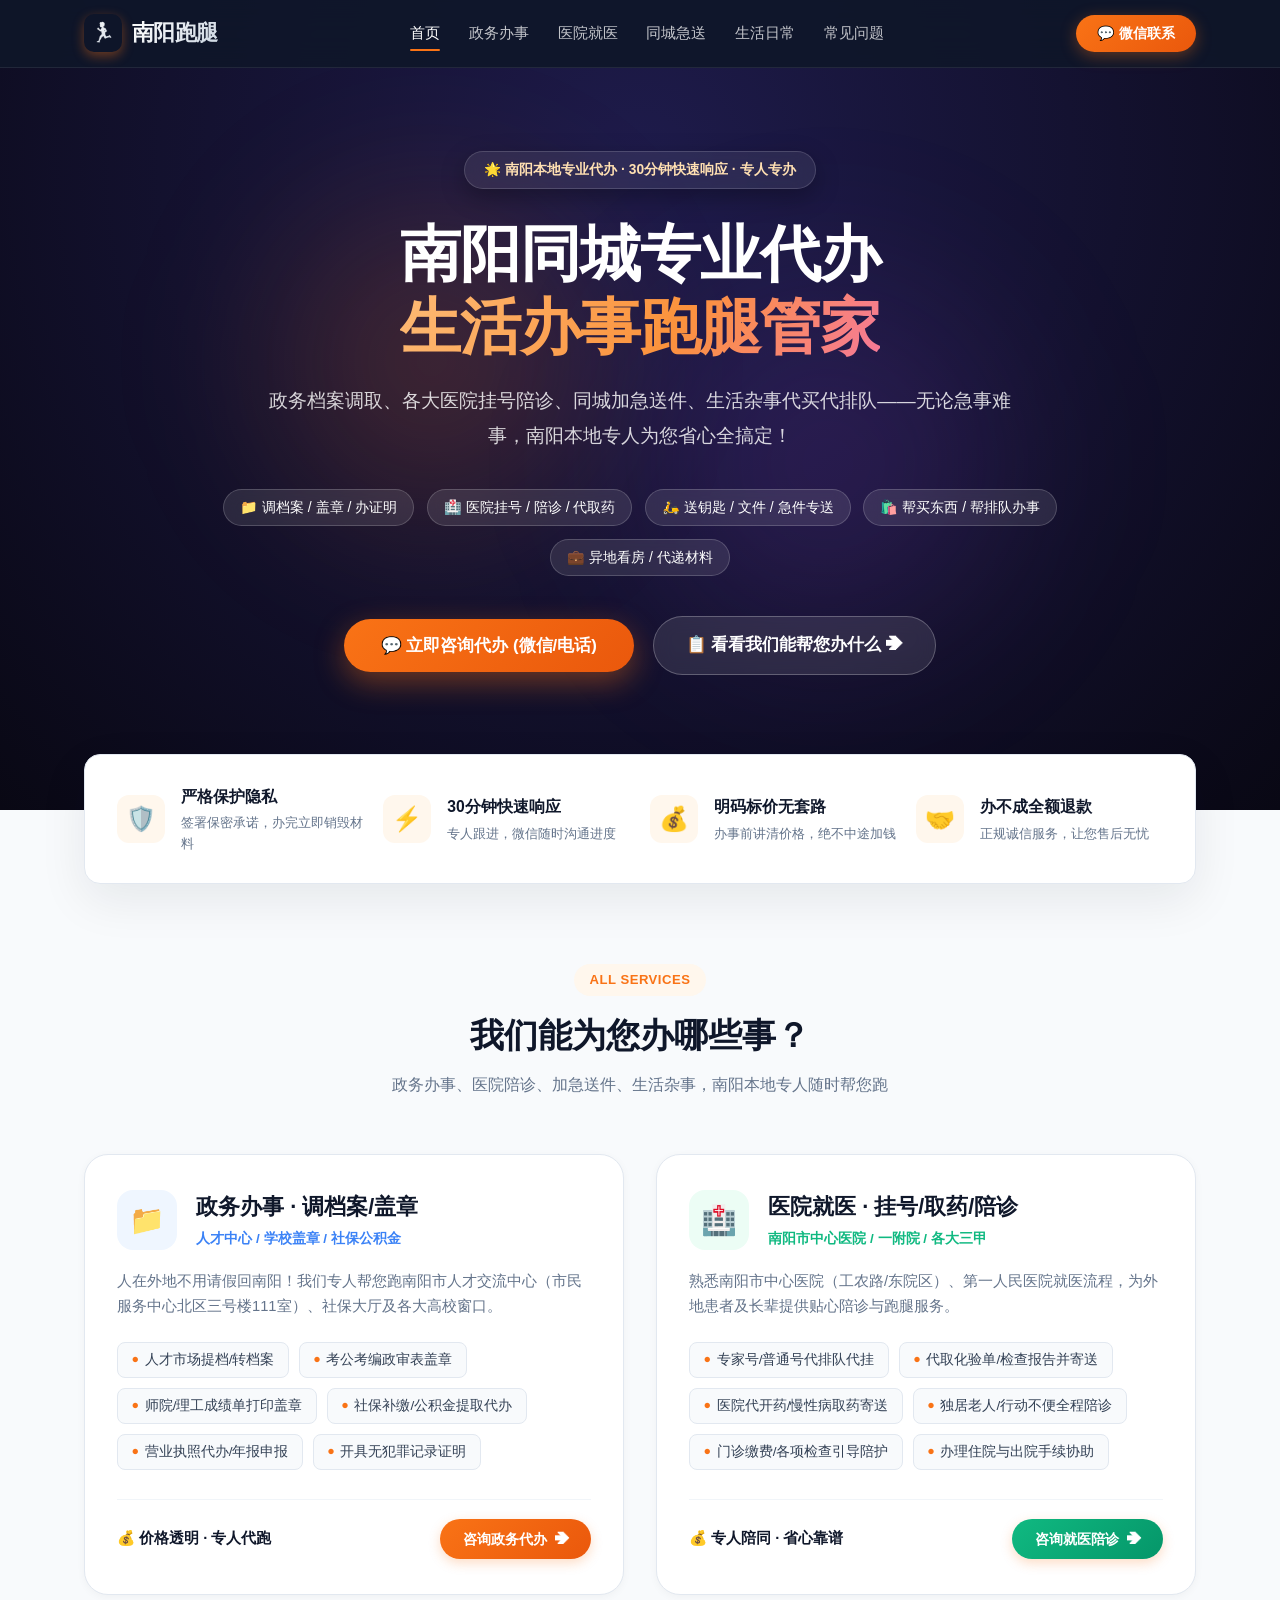
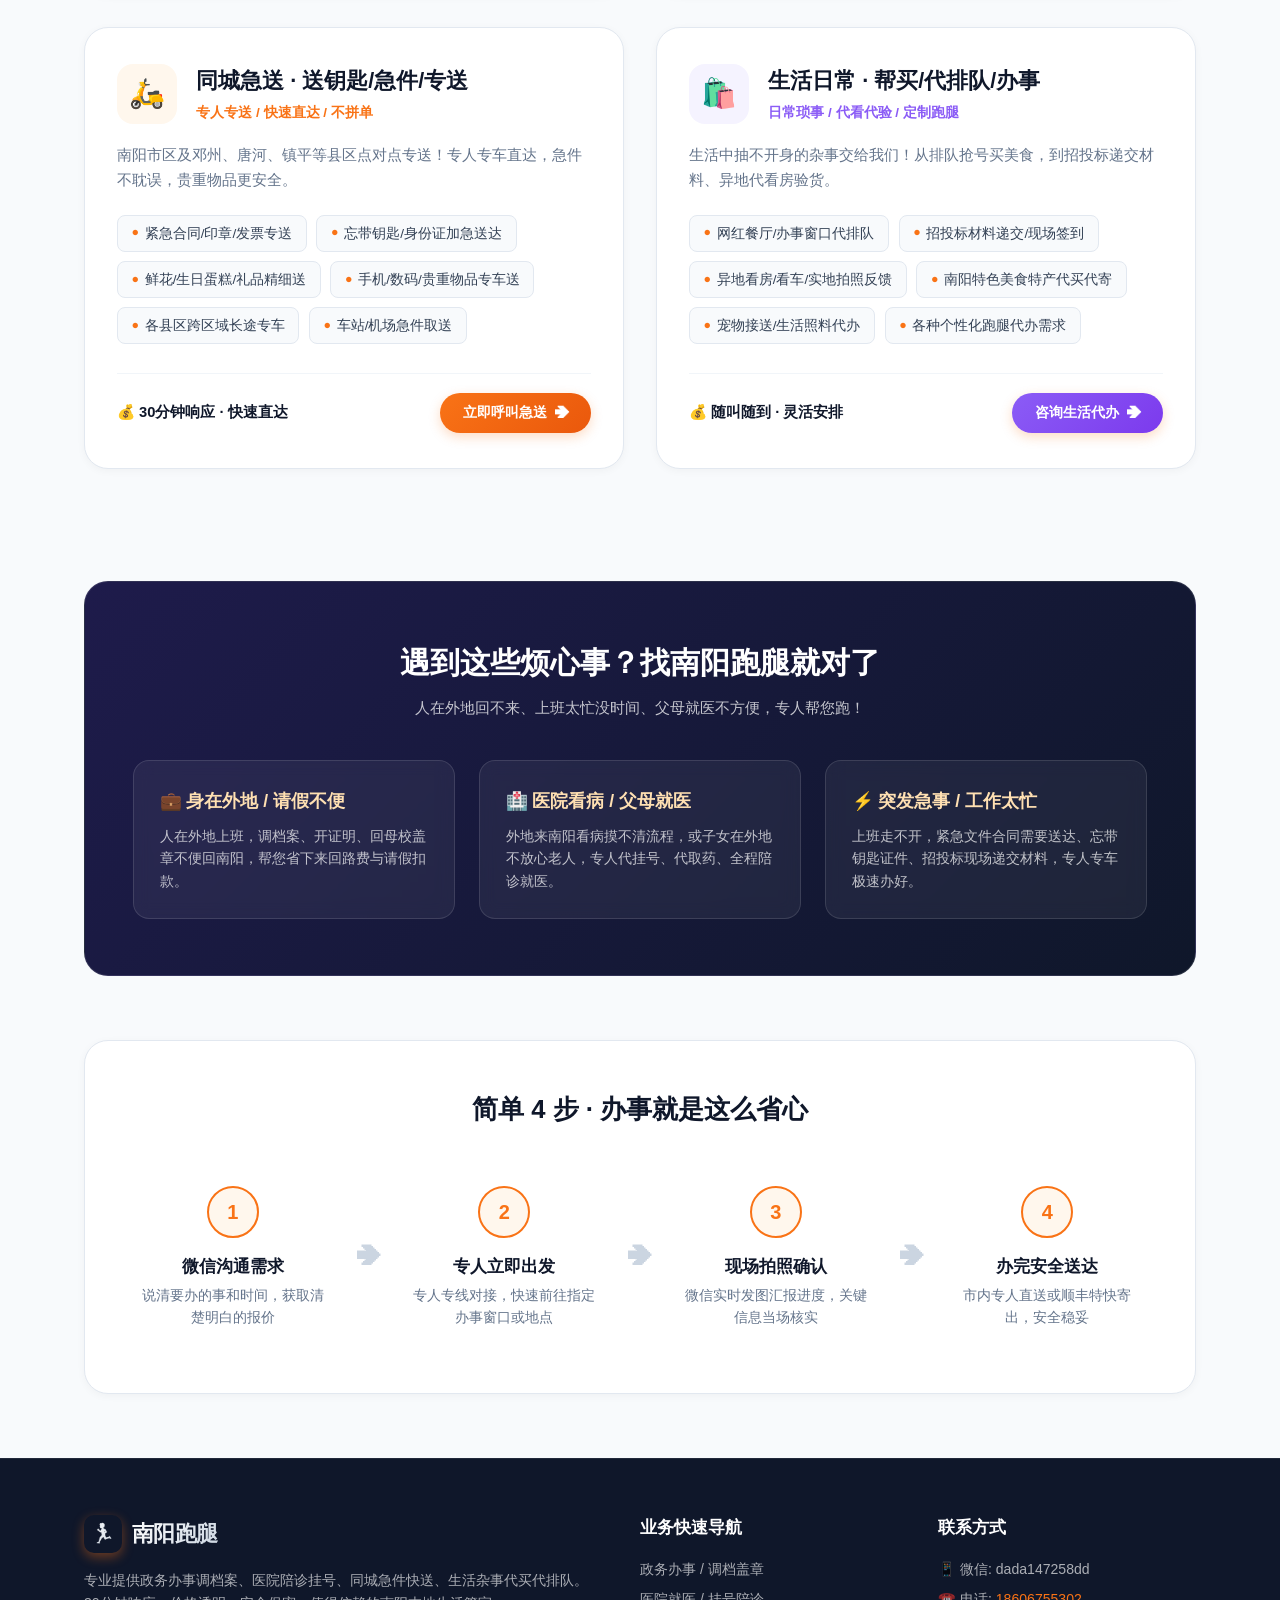
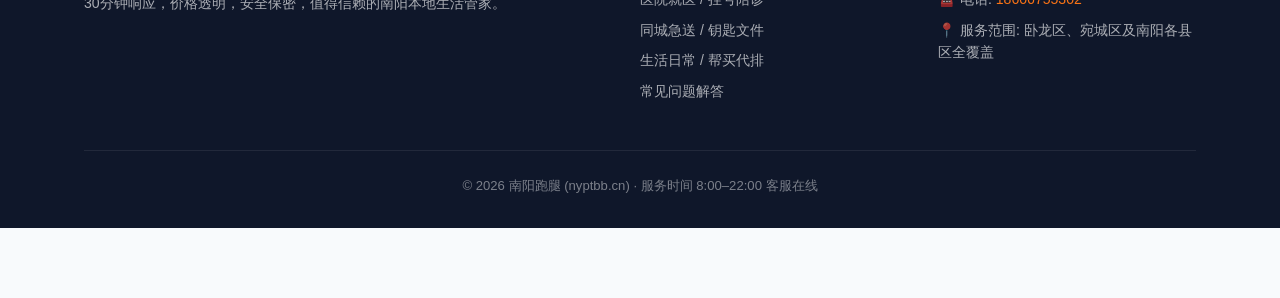
==== commit 3d7edd1d: "Add files via upload" ====
--- a/index.html
+++ b/index.html
@@ -7,16 +7,16 @@
     <meta http-equiv="Cache-Control" content="no-transform">
 
     <!-- ===== Primary Meta ===== -->
-    <title>南阳跑腿 - 专业同城代办·跑腿服务 | 南阳本地生活助手</title>
-    <meta name="description" content="南阳跑腿提供南阳本地政务档案代办、医院陪诊挂号、生活代办、同城配送等专业跑腿服务。30分钟快速响应，价格透明，值得信赖。联系电话：18606755302">
-    <meta name="keywords" content="南阳跑腿,南阳代办,南阳同城配送,南阳陪诊,南阳档案调取,南阳生活代办,南阳市政服务代办,跑腿服务,同城快送,邓州跑腿,唐河跑腿,南阳代挂号,南阳代排队">
+    <title>南阳跑腿 - 专业同城代办·政务调档·医院陪诊·加急快送 | 南阳本地生活管家</title>
+    <meta name="description" content="南阳跑腿提供南阳本地专业同城代办服务：南阳人才交流中心调档案、开存档证明、公务员政审盖章、南阳高校成绩单盖章、南阳市中心医院与第一人民医院挂号陪诊代取药、同城加急送件。30分钟快速响应，明码标价，值得信赖。联系电话：18606755302">
+    <meta name="keywords" content="南阳跑腿,南阳代办,南阳人才交流中心代办,南阳人才市场调档案,南阳陪诊,南阳市中心医院代挂号,南阳高校成绩单盖章,南阳同城急送,南阳生活代办,南阳政审表盖章,邓州跑腿,唐河跑腿,镇平跑腿">
     <meta name="robots" content="index, follow">
     <link rel="canonical" href="https://nyptbb.cn/">
 
     <!-- ===== Open Graph ===== -->
     <meta property="og:type" content="website">
-    <meta property="og:title" content="南阳跑腿 - 专业同城代办·跑腿服务">
-    <meta property="og:description" content="档案调取、医疗挂号、生活代办、同城配送。专业、快速、诚信的一站式跑腿服务。">
+    <meta property="og:title" content="南阳跑腿 - 专业同城代办·政务调档·医院陪诊·加急快送">
+    <meta property="og:description" content="南阳人才中心调档案、医院挂号陪诊、高校成绩单盖章、同城加急快送。30分钟快速响应，安全靠谱。">
     <meta property="og:url" content="https://nyptbb.cn/">
     <meta property="og:image" content="https://nyptbb.cn/share.jpg">
     <meta property="og:locale" content="zh_CN">
@@ -42,7 +42,7 @@
         "@context": "https://schema.org",
         "@type": "LocalBusiness",
         "name": "南阳跑腿",
-        "description": "南阳本地专业跑腿代办服务，提供政务档案、医疗健康、生活代办、同城配送等一站式服务。",
+        "description": "南阳本地专业同城代办与跑腿生活服务，提供人才中心调档案、医院陪诊代挂号、生活代办、同城急送等一站式服务。",
         "url": "https://nyptbb.cn/",
         "telephone": "18606755302",
         "priceRange": "¥20-¥200",
@@ -70,639 +70,1282 @@
             "telephone": "18606755302",
             "contactType": "customer service",
             "availableLanguage": ["Chinese"]
-        },
-        "serviceArea": {
-            "@type": "GeoCircle",
-            "geoMidpoint": {
-                "@type": "GeoCoordinates",
-                "latitude": 32.9907,
-                "longitude": 112.5283
-            },
-            "geoRadius": "50000"
-        },
-        "foundingDate": "2024",
-        "hasOfferCatalog": {
-            "@type": "OfferCatalog",
-            "name": "跑腿服务",
-            "itemListElement": [
-                {
-                    "@type": "Offer",
-                    "itemOffered": {
-                        "@type": "Service",
-                        "name": "政务档案代办",
-                        "description": "调档案、开存档证明、政审表、户籍问题、社保补缴等"
-                    }
-                },
-                {
-                    "@type": "Offer",
-                    "itemOffered": {
-                        "@type": "Service",
-                        "name": "医疗健康服务",
-                        "description": "医院取药、挂号、取报告、陪诊、代问诊等"
-                    }
-                },
-                {
-                    "@type": "Offer",
-                    "itemOffered": {
-                        "@type": "Service",
-                        "name": "生活代办",
-                        "description": "代买东西、代取快递、代交水电费、代排队等"
-                    }
-                }
-            ]
         }
     }
     </script>
 
-    <!-- ===== Structured Data: FAQPage ===== -->
-    <script type="application/ld+json">
-    {
-        "@context": "https://schema.org",
-        "@type": "FAQPage",
-        "mainEntity": [
-            {
-                "@type": "Question",
-                "name": "服务范围是多少？",
-                "acceptedAnswer": {
-                    "@type": "Answer",
-                    "text": "我们主要服务南阳市区及周边地区。大部分服务可在南阳全市范围内完成。如需特殊地点，欢迎咨询客服。"
-                }
-            },
-            {
-                "@type": "Question",
-                "name": "如何保证信息安全？",
-                "acceptedAnswer": {
-                    "@type": "Answer",
-                    "text": "我们采取严格的信息保护措施，所有客户信息都加密存储。服务人员签署保密协议，坚决不向第三方泄露任何隐私。"
-                }
-            },
-            {
-                "@type": "Question",
-                "name": "服务不满意怎么办？",
-                "acceptedAnswer": {
-                    "@type": "Answer",
-                    "text": "我们承诺100%满意。如有不满意，联系客服，48小时内处理，确保问题圆满解决。"
-                }
-            },
-            {
-                "@type": "Question",
-                "name": "支持哪些支付方式？",
-                "acceptedAnswer": {
-                    "@type": "Answer",
-                    "text": "支持微信支付、支付宝、银行转账等多种方式。大多数订单需先支付定金，完成后支付尾款。"
-                }
-            },
-            {
-                "@type": "Question",
-                "name": "可以加急处理吗？",
-                "acceptedAnswer": {
-                    "@type": "Answer",
-                    "text": "可以。告诉客服您需要加急，我们会尽力为您安排。具体费用请咨询客服。"
-                }
-            },
-            {
-                "@type": "Question",
-                "name": "怎样预约服务？",
-                "acceptedAnswer": {
-                    "@type": "Answer",
-                    "text": "最简单的方式是添加微信，告诉客服您的需求。客服会在您方便的时间处理。支持提前预约和紧急临时服务。"
-                }
-            }
-        ]
-    }
-    </script>
-    <link rel="stylesheet" href="assets/css/common.css">
-    <link rel="stylesheet" href="assets/css/home.css">
-    <link rel="stylesheet" href="assets/css/responsive.css">
-    <!-- ===== 百度统计 ===== -->
-    <script src="assets/js/common.js" defer></script>
+    <style>
+        /* ================= 全局基础变量与样式 ================= */
+        :root {
+            --primary: #f97316;
+            --primary-hover: #ea580c;
+            --primary-light: #fff7ed;
+            --accent: #f59e0b;
+            --dark: #0f172a;
+            --dark-surface: #1e1b4b;
+            --gray-text: #64748b;
+            --light-bg: #f8fafc;
+            --card-bg: #ffffff;
+            --border: #e2e8f0;
+            --border-light: #f1f5f9;
+            --radius-sm: 8px;
+            --radius-md: 16px;
+            --radius-lg: 24px;
+            --shadow-sm: 0 2px 8px rgba(0,0,0,0.04);
+            --shadow-md: 0 10px 30px rgba(0,0,0,0.06);
+            --shadow-hover: 0 20px 40px rgba(249,115,22,0.14);
+            --transition: all 0.3s cubic-bezier(0.16, 1, 0.3, 1);
+        }
+
+        * { margin: 0; padding: 0; box-sizing: border-box; -webkit-tap-highlight-color: transparent; }
+        html { scroll-behavior: smooth; font-size: 16px; }
+        body {
+            font-family: -apple-system, BlinkMacSystemFont, 'Segoe UI', 'PingFang SC', 'Hiragino Sans GB', 'Microsoft YaHei', sans-serif;
+            background-color: var(--light-bg);
+            color: var(--dark);
+            line-height: 1.6;
+            overflow-x: hidden;
+            padding-bottom: 70px;
+        }
+
+        a { text-decoration: none; color: inherit; }
+        button { font-family: inherit; }
+        .container { max-width: 1160px; margin: 0 auto; padding: 0 1.5rem; }
+
+        /* ================= 顶部导航栏 ================= */
+        header {
+            position: fixed;
+            top: 0; left: 0; right: 0;
+            z-index: 1000;
+            background: rgba(15, 23, 42, 0.9);
+            backdrop-filter: blur(16px);
+            -webkit-backdrop-filter: blur(16px);
+            border-bottom: 1px solid rgba(255, 255, 255, 0.08);
+            transition: var(--transition);
+        }
+
+        .header-inner {
+            max-width: 1160px;
+            margin: 0 auto;
+            padding: 0.9rem 1.5rem;
+            display: flex;
+            align-items: center;
+            justify-content: space-between;
+        }
+
+        .logo {
+            display: flex;
+            align-items: center;
+            gap: 0.6rem;
+            font-size: 1.35rem;
+            font-weight: 800;
+            color: #fff;
+            letter-spacing: -0.5px;
+        }
+
+        .logo-icon {
+            display: inline-flex;
+            align-items: center;
+            justify-content: center;
+            width: 38px;
+            height: 38px;
+            background: linear-gradient(135deg, var(--primary), var(--accent));
+            border-radius: 10px;
+            font-size: 1.2rem;
+            box-shadow: 0 4px 12px rgba(249, 115, 22, 0.4);
+        }
+
+        .logo span {
+            background: linear-gradient(135deg, #fff, #cbd5e1);
+            -webkit-background-clip: text;
+            -webkit-text-fill-color: transparent;
+        }
+
+        .nav-links {
+            display: flex;
+            align-items: center;
+            gap: 1.8rem;
+        }
+
+        .nav-links a {
+            color: rgba(255, 255, 255, 0.75);
+            font-size: 0.92rem;
+            font-weight: 500;
+            transition: var(--transition);
+            position: relative;
+        }
+
+        .nav-links a:hover, .nav-links a.active {
+            color: #fff;
+        }
+
+        .nav-links a.active::after {
+            content: '';
+            position: absolute;
+            bottom: -6px;
+            left: 0;
+            width: 100%;
+            height: 2px;
+            background: var(--primary);
+            border-radius: 2px;
+        }
+
+        .btn-nav-contact {
+            background: linear-gradient(135deg, var(--primary), var(--primary-hover));
+            color: #fff;
+            border: none;
+            padding: 0.55rem 1.3rem;
+            border-radius: 2rem;
+            font-weight: 600;
+            font-size: 0.88rem;
+            cursor: pointer;
+            box-shadow: 0 4px 16px rgba(249, 115, 22, 0.35);
+            transition: var(--transition);
+        }
+
+        .btn-nav-contact:hover {
+            transform: translateY(-2px);
+            box-shadow: 0 6px 20px rgba(249, 115, 22, 0.5);
+        }
+
+        /* ================= HERO 首屏视觉 ================= */
+        .hero {
+            position: relative;
+            min-height: 90vh;
+            display: flex;
+            align-items: center;
+            justify-content: center;
+            padding: 7.5rem 1.5rem 6.5rem;
+            background: radial-gradient(circle at 50% 20%, #1e1b4b 0%, #090814 100%);
+            color: #fff;
+            overflow: hidden;
+            text-align: center;
+        }
+
+        .hero-glow-1 {
+            position: absolute;
+            top: 15%;
+            left: 15%;
+            width: 480px;
+            height: 480px;
+            background: radial-gradient(circle, rgba(249,115,22,0.22) 0%, transparent 70%);
+            border-radius: 50%;
+            filter: blur(60px);
+            pointer-events: none;
+            animation: pulseGlow 8s ease-in-out infinite alternate;
+        }
+
+        .hero-glow-2 {
+            position: absolute;
+            top: 25%;
+            right: 15%;
+            width: 520px;
+            height: 520px;
+            background: radial-gradient(circle, rgba(168,85,247,0.18) 0%, transparent 70%);
+            border-radius: 50%;
+            filter: blur(70px);
+            pointer-events: none;
+            animation: pulseGlow 10s ease-in-out infinite alternate-reverse;
+        }
+
+        @keyframes pulseGlow {
+            0% { transform: scale(0.9) translate(0, 0); opacity: 0.6; }
+            100% { transform: scale(1.15) translate(20px, -20px); opacity: 1; }
+        }
+
+        .hero-content {
+            position: relative;
+            z-index: 2;
+            max-width: 920px;
+            margin: 0 auto;
+        }
+
+        .hero-badge {
+            display: inline-flex;
+            align-items: center;
+            gap: 0.5rem;
+            padding: 0.45rem 1.2rem;
+            background: rgba(255, 255, 255, 0.08);
+            border: 1px solid rgba(255, 255, 255, 0.15);
+            border-radius: 2rem;
+            font-size: 0.86rem;
+            font-weight: 600;
+            color: #ffe0b2;
+            backdrop-filter: blur(10px);
+            margin-bottom: 1.8rem;
+            box-shadow: 0 8px 24px rgba(0,0,0,0.3);
+        }
+
+        .hero h1 {
+            font-size: clamp(2.3rem, 5.5vw, 3.8rem);
+            font-weight: 900;
+            line-height: 1.2;
+            margin-bottom: 1.3rem;
+            letter-spacing: -1px;
+        }
+
+        .highlight-text {
+            background: linear-gradient(120deg, #fdba74, #fb923c, #f472b6, #a78bfa, #38bdf8, #fdba74);
+            background-size: 300% 100%;
+            -webkit-background-clip: text;
+            -webkit-text-fill-color: transparent;
+            animation: textShine 8s linear infinite;
+        }
+
+        @keyframes textShine {
+            to { background-position: 300% center; }
+        }
+
+        .hero p {
+            font-size: clamp(1rem, 2vw, 1.2rem);
+            color: rgba(255, 255, 255, 0.82);
+            max-width: 760px;
+            margin: 0 auto 2.2rem;
+            line-height: 1.8;
+            font-weight: 400;
+        }
+
+        .hero-pillars {
+            display: flex;
+            align-items: center;
+            justify-content: center;
+            gap: 0.8rem;
+            flex-wrap: wrap;
+            margin-bottom: 2.5rem;
+        }
+
+        .pillar-tag {
+            background: rgba(255, 255, 255, 0.1);
+            border: 1px solid rgba(255, 255, 255, 0.18);
+            padding: 0.4rem 1rem;
+            border-radius: 2rem;
+            font-size: 0.88rem;
+            color: #fff;
+            backdrop-filter: blur(8px);
+            display: flex;
+            align-items: center;
+            gap: 0.4rem;
+            transition: var(--transition);
+        }
+
+        .pillar-tag:hover {
+            background: rgba(249, 115, 22, 0.3);
+            border-color: var(--primary);
+            transform: translateY(-2px);
+        }
+
+        .hero-actions {
+            display: flex;
+            align-items: center;
+            justify-content: center;
+            gap: 1.2rem;
+            flex-wrap: wrap;
+        }
+
+        .btn-hero-primary {
+            display: inline-flex;
+            align-items: center;
+            gap: 0.6rem;
+            background: linear-gradient(135deg, var(--primary), var(--primary-hover));
+            color: #fff;
+            padding: 0.95rem 2.3rem;
+            border-radius: 2rem;
+            font-size: 1.05rem;
+            font-weight: 700;
+            box-shadow: 0 10px 30px rgba(249, 115, 22, 0.4);
+            transition: var(--transition);
+            border: none;
+            cursor: pointer;
+        }
+
+        .btn-hero-primary:hover {
+            transform: translateY(-3px) scale(1.02);
+            box-shadow: 0 14px 40px rgba(249, 115, 22, 0.6);
+        }
+
+        .btn-hero-secondary {
+            display: inline-flex;
+            align-items: center;
+            gap: 0.6rem;
+            background: rgba(255, 255, 255, 0.1);
+            color: #fff;
+            border: 1px solid rgba(255, 255, 255, 0.25);
+            padding: 0.95rem 2rem;
+            border-radius: 2rem;
+            font-size: 1.05rem;
+            font-weight: 600;
+            backdrop-filter: blur(10px);
+            transition: var(--transition);
+            cursor: pointer;
+        }
+
+        .btn-hero-secondary:hover {
+            background: rgba(255, 255, 255, 0.2);
+            transform: translateY(-3px);
+        }
+
+        /* ================= 信任背书栏 (Trust Bar) ================= */
+        .trust-section {
+            margin-top: -3.5rem;
+            position: relative;
+            z-index: 10;
+        }
+
+        .trust-grid {
+            display: grid;
+            grid-template-columns: repeat(4, 1fr);
+            gap: 1.2rem;
+            background: #fff;
+            padding: 1.8rem 2rem;
+            border-radius: var(--radius-md);
+            box-shadow: 0 16px 48px rgba(15, 23, 42, 0.08);
+            border: 1px solid var(--border);
+        }
+
+        .trust-item {
+            display: flex;
+            align-items: center;
+            gap: 1rem;
+        }
+
+        .trust-icon {
+            width: 48px;
+            height: 48px;
+            border-radius: 12px;
+            background: var(--primary-light);
+            display: flex;
+            align-items: center;
+            justify-content: center;
+            font-size: 1.5rem;
+            flex-shrink: 0;
+        }
+
+        .trust-info h4 {
+            font-size: 0.98rem;
+            font-weight: 700;
+            color: var(--dark);
+            margin-bottom: 0.2rem;
+        }
+
+        .trust-info p {
+            font-size: 0.82rem;
+            color: var(--gray-text);
+        }
+
+        /* ================= 我们能为您办哪些事 (通俗接地气) ================= */
+        .section-heading {
+            text-align: center;
+            margin-bottom: 3.5rem;
+        }
+
+        .section-badge {
+            display: inline-block;
+            font-size: 0.82rem;
+            font-weight: 700;
+            color: var(--primary);
+            background: var(--primary-light);
+            padding: 0.35rem 1rem;
+            border-radius: 2rem;
+            margin-bottom: 0.8rem;
+            text-transform: uppercase;
+            letter-spacing: 0.5px;
+        }
+
+        .section-heading h2 {
+            font-size: 2.1rem;
+            font-weight: 800;
+            color: var(--dark);
+            margin-bottom: 0.6rem;
+        }
+
+        .section-heading p {
+            color: var(--gray-text);
+            font-size: 1rem;
+            max-width: 620px;
+            margin: 0 auto;
+        }
+
+        .services-grid {
+            display: grid;
+            grid-template-columns: repeat(2, 1fr);
+            gap: 2rem;
+            margin-bottom: 4rem;
+        }
+
+        .service-box {
+            background: #fff;
+            border-radius: var(--radius-lg);
+            padding: 2.2rem 2rem;
+            border: 1px solid var(--border);
+            box-shadow: var(--shadow-sm);
+            transition: var(--transition);
+            display: flex;
+            flex-direction: column;
+            justify-content: space-between;
+            position: relative;
+            overflow: hidden;
+        }
+
+        .service-box::before {
+            content: '';
+            position: absolute;
+            top: 0; left: 0; right: 0;
+            height: 4px;
+            background: var(--card-accent, var(--primary));
+            opacity: 0;
+            transition: var(--transition);
+        }
+
+        .service-box:hover {
+            transform: translateY(-6px);
+            box-shadow: var(--shadow-hover);
+            border-color: rgba(249, 115, 22, 0.3);
+        }
+
+        .service-box:hover::before {
+            opacity: 1;
+        }
+
+        .service-box-header {
+            display: flex;
+            align-items: center;
+            gap: 1.2rem;
+            margin-bottom: 1.2rem;
+        }
+
+        .service-icon-box {
+            width: 60px;
+            height: 60px;
+            border-radius: 16px;
+            background: var(--icon-bg, var(--primary-light));
+            display: flex;
+            align-items: center;
+            justify-content: center;
+            font-size: 1.8rem;
+            flex-shrink: 0;
+        }
+
+        .service-title-group h3 {
+            font-size: 1.35rem;
+            font-weight: 800;
+            color: var(--dark);
+            margin-bottom: 0.2rem;
+        }
+
+        .service-title-group .service-subtext {
+            font-size: 0.85rem;
+            color: var(--primary);
+            font-weight: 600;
+        }
+
+        .service-box-desc {
+            font-size: 0.92rem;
+            color: var(--gray-text);
+            line-height: 1.7;
+            margin-bottom: 1.4rem;
+        }
+
+        .subservice-chips {
+            display: flex;
+            flex-wrap: wrap;
+            gap: 0.6rem;
+            margin-bottom: 1.8rem;
+        }
+
+        .chip {
+            background: var(--light-bg);
+            border: 1px solid var(--border);
+            padding: 0.4rem 0.85rem;
+            border-radius: 8px;
+            font-size: 0.85rem;
+            color: #334155;
+            font-weight: 500;
+            display: flex;
+            align-items: center;
+            gap: 0.35rem;
+        }
+
+        .chip-dot {
+            color: var(--primary);
+            font-size: 0.78rem;
+        }
+
+        .service-box-footer {
+            border-top: 1px solid var(--border-light);
+            padding-top: 1.2rem;
+            display: flex;
+            align-items: center;
+            justify-content: space-between;
+        }
+
+        .price-badge {
+            font-size: 0.92rem;
+            font-weight: 700;
+            color: #0f172a;
+        }
+
+        .btn-box-action {
+            display: inline-flex;
+            align-items: center;
+            gap: 0.5rem;
+            background: linear-gradient(135deg, var(--primary), var(--primary-hover));
+            color: #fff;
+            border: none;
+            padding: 0.65rem 1.4rem;
+            border-radius: 2rem;
+            font-size: 0.9rem;
+            font-weight: 600;
+            cursor: pointer;
+            box-shadow: 0 4px 12px rgba(249, 115, 22, 0.25);
+            transition: var(--transition);
+        }
+
+        .btn-box-action:hover {
+            transform: translateY(-2px);
+            box-shadow: 0 6px 18px rgba(249, 115, 22, 0.4);
+        }
+
+        /* ================= 常见办事场景 ================= */
+        .scenarios-banner {
+            background: linear-gradient(135deg, #1e1b4b 0%, #0f172a 100%);
+            border-radius: var(--radius-lg);
+            padding: 3.5rem 3rem;
+            color: #fff;
+            margin-bottom: 4rem;
+            position: relative;
+            overflow: hidden;
+            border: 1px solid rgba(255, 255, 255, 0.1);
+        }
+
+        .scenarios-header {
+            text-align: center;
+            max-width: 700px;
+            margin: 0 auto 2.5rem;
+        }
+
+        .scenarios-header h2 {
+            font-size: 1.9rem;
+            font-weight: 800;
+            margin-bottom: 0.6rem;
+        }
+
+        .scenarios-header p {
+            color: rgba(255, 255, 255, 0.75);
+            font-size: 0.95rem;
+        }
+
+        .scenarios-grid {
+            display: grid;
+            grid-template-columns: repeat(3, 1fr);
+            gap: 1.5rem;
+        }
+
+        .scenario-item {
+            background: rgba(255, 255, 255, 0.06);
+            border: 1px solid rgba(255, 255, 255, 0.12);
+            border-radius: var(--radius-md);
+            padding: 1.6rem;
+            backdrop-filter: blur(8px);
+            transition: var(--transition);
+        }
+
+        .scenario-item:hover {
+            background: rgba(255, 255, 255, 0.1);
+            border-color: rgba(249, 115, 22, 0.4);
+            transform: translateY(-4px);
+        }
+
+        .scenario-item h4 {
+            font-size: 1.1rem;
+            color: #ffe0b2;
+            margin-bottom: 0.6rem;
+            display: flex;
+            align-items: center;
+            gap: 0.5rem;
+        }
+
+        .scenario-item p {
+            font-size: 0.88rem;
+            color: rgba(255, 255, 255, 0.72);
+            line-height: 1.6;
+        }
+
+        /* ================= 4步办事流程 ================= */
+        .process-section {
+            background: #fff;
+            border-radius: var(--radius-lg);
+            padding: 3rem 2.5rem;
+            border: 1px solid var(--border);
+            margin-bottom: 4rem;
+            box-shadow: var(--shadow-sm);
+        }
+
+        .process-title {
+            text-align: center;
+            font-size: 1.6rem;
+            font-weight: 800;
+            margin-bottom: 2.5rem;
+            color: var(--dark);
+        }
+
+        .process-steps {
+            display: flex;
+            align-items: center;
+            justify-content: space-between;
+            flex-wrap: wrap;
+            gap: 1rem;
+        }
+
+        .p-step {
+            flex: 1;
+            min-width: 200px;
+            text-align: center;
+            padding: 1rem;
+        }
+
+        .p-step-circle {
+            width: 52px;
+            height: 52px;
+            border-radius: 50%;
+            background: var(--primary-light);
+            color: var(--primary);
+            border: 2px solid var(--primary);
+            display: flex;
+            align-items: center;
+            justify-content: center;
+            font-size: 1.25rem;
+            font-weight: 800;
+            margin: 0 auto 1rem;
+        }
+
+        .p-step h5 {
+            font-size: 1.05rem;
+            font-weight: 700;
+            color: var(--dark);
+            margin-bottom: 0.3rem;
+        }
+
+        .p-step p {
+            font-size: 0.85rem;
+            color: var(--gray-text);
+        }
+
+        .p-arrow {
+            color: #cbd5e1;
+            font-size: 1.5rem;
+            font-weight: 800;
+        }
+
+        /* ================= 页脚与弹窗 ================= */
+        footer {
+            background: var(--dark);
+            color: #fff;
+            padding: 3.5rem 0 2rem;
+            border-top: 1px solid rgba(255, 255, 255, 0.08);
+        }
+
+        .footer-grid {
+            display: grid;
+            grid-template-columns: 2fr 1fr 1fr;
+            gap: 2.5rem;
+            margin-bottom: 2.5rem;
+        }
+
+        .footer-col h5 {
+            font-size: 1.05rem;
+            font-weight: 700;
+            margin-bottom: 1rem;
+            color: #fff;
+        }
+
+        .footer-col p {
+            font-size: 0.88rem;
+            color: rgba(255, 255, 255, 0.65);
+            margin-bottom: 0.5rem;
+        }
+
+        .footer-bottom {
+            border-top: 1px solid rgba(255, 255, 255, 0.08);
+            padding-top: 1.5rem;
+            text-align: center;
+            font-size: 0.82rem;
+            color: rgba(255, 255, 255, 0.45);
+        }
+
+        /* 模态框 */
+        .modal {
+            position: fixed;
+            inset: 0;
+            background: rgba(0, 0, 0, 0.6);
+            backdrop-filter: blur(6px);
+            display: flex;
+            align-items: center;
+            justify-content: center;
+            z-index: 9999;
+            opacity: 0;
+            pointer-events: none;
+            transition: var(--transition);
+            padding: 1.5rem;
+        }
+
+        .modal.show {
+            opacity: 1;
+            pointer-events: auto;
+        }
+
+        .modal-panel {
+            background: #fff;
+            border-radius: var(--radius-lg);
+            width: 100%;
+            max-width: 420px;
+            padding: 2.2rem 2rem;
+            text-align: center;
+            position: relative;
+            transform: translateY(20px) scale(0.95);
+            transition: var(--transition);
+            box-shadow: 0 25px 60px rgba(0, 0, 0, 0.25);
+        }
+
+        .modal.show .modal-panel {
+            transform: translateY(0) scale(1);
+        }
+
+        .modal-close {
+            position: absolute;
+            top: 1.2rem;
+            right: 1.2rem;
+            background: var(--light-bg);
+            border: none;
+            width: 32px;
+            height: 32px;
+            border-radius: 50%;
+            font-size: 1rem;
+            cursor: pointer;
+            color: var(--gray-text);
+        }
+
+        .qr-card {
+            background: var(--light-bg);
+            padding: 1.2rem;
+            border-radius: var(--radius-md);
+            margin: 1.2rem 0;
+            border: 1px solid var(--border);
+        }
+
+        .qr-img {
+            width: 160px;
+            height: 160px;
+            display: block;
+            margin: 0 auto 0.6rem;
+            border-radius: 8px;
+        }
+
+        .qr-tip {
+            font-size: 0.78rem;
+            color: var(--gray-text);
+        }
+
+        .modal-contact-row {
+            display: flex;
+            align-items: center;
+            justify-content: space-between;
+            background: var(--light-bg);
+            padding: 0.75rem 1rem;
+            border-radius: var(--radius-sm);
+            margin-bottom: 0.6rem;
+            font-size: 0.9rem;
+        }
+
+        .btn-copy {
+            background: var(--primary);
+            color: #fff;
+            border: none;
+            padding: 0.3rem 0.8rem;
+            border-radius: 4px;
+            font-size: 0.78rem;
+            font-weight: 600;
+            cursor: pointer;
+        }
+
+        /* 移动端吸底操作栏 */
+        .mobile-action-bar {
+            display: none;
+            position: fixed;
+            bottom: 0;
+            left: 0;
+            right: 0;
+            z-index: 999;
+            background: rgba(255, 255, 255, 0.96);
+            backdrop-filter: blur(12px);
+            border-top: 1px solid var(--border);
+            padding: 0.6rem 1rem calc(0.6rem + env(safe-area-inset-bottom, 0px));
+            box-shadow: 0 -4px 20px rgba(0, 0, 0, 0.08);
+        }
+
+        .action-bar-inner {
+            display: flex;
+            gap: 0.8rem;
+        }
+
+        .action-call-btn, .action-wx-btn {
+            flex: 1;
+            padding: 0.75rem 0;
+            border-radius: 2rem;
+            font-size: 0.95rem;
+            font-weight: 700;
+            display: flex;
+            align-items: center;
+            justify-content: center;
+            gap: 0.4rem;
+            border: none;
+            cursor: pointer;
+        }
+
+        .action-call-btn {
+            background: #f1f5f9;
+            color: var(--dark);
+        }
+
+        .action-wx-btn {
+            background: linear-gradient(135deg, var(--primary), var(--primary-hover));
+            color: #fff;
+            box-shadow: 0 4px 12px rgba(249, 115, 22, 0.35);
+        }
+
+        .toast {
+            position: fixed;
+            bottom: 6rem;
+            left: 50%;
+            transform: translateX(-50%) translateY(20px);
+            background: rgba(15, 23, 42, 0.92);
+            backdrop-filter: blur(8px);
+            color: #fff;
+            padding: 0.65rem 1.4rem;
+            border-radius: 2rem;
+            font-size: 0.85rem;
+            font-weight: 600;
+            opacity: 0;
+            transition: var(--transition);
+            z-index: 10000;
+            pointer-events: none;
+            box-shadow: 0 10px 30px rgba(0,0,0,0.3);
+        }
+
+        .toast.show {
+            opacity: 1;
+            transform: translateX(-50%) translateY(0);
+        }
+
+        /* ================= 响应式适配 ================= */
+        @media (max-width: 960px) {
+            .trust-grid { grid-template-columns: repeat(2, 1fr); }
+            .services-grid { grid-template-columns: 1fr; }
+            .scenarios-grid { grid-template-columns: 1fr; }
+            .footer-grid { grid-template-columns: 1fr; }
+        }
+
+        @media (max-width: 768px) {
+            .nav-links { display: none; }
+            .hero { padding: 6.5rem 1.5rem 5rem; min-height: auto; }
+            .trust-section { margin-top: 1.5rem; }
+            .trust-grid { grid-template-columns: 1fr; padding: 1.2rem; }
+            .scenarios-banner { padding: 2rem 1.5rem; }
+            .process-steps { flex-direction: column; align-items: flex-start; }
+            .p-arrow { display: none; }
+            .mobile-action-bar { display: block; }
+        }
+    </style>
 </head>
 <body>
 
-<!-- 微信分享缩略图（抓取页面首张>=300x300 图片；不在视觉上显示） -->
-<img src="share.jpg" alt="南阳跑腿 - 专业同城代办跑腿服务" width="500" height="500" style="position:absolute;left:-9999px;top:0" aria-hidden="true">
-
-<!-- ===== Header ===== -->
-<header id="header">
-    <div class="header-inner">
-        <div class="logo">🏃 <span>南阳跑腿</span></div>
-        <button class="nav-toggle" type="button" data-nav-toggle aria-label="菜单" aria-expanded="false" aria-controls="primary-navigation">☰</button>
-        <nav class="nav-links" id="primary-navigation">
-            <a href="./">首页</a>
-            <a href="zhengwu.html">政务代办</a>
-            <a href="yiliao.html">医疗陪诊</a>
-            <a href="shenghuo.html">生活代办</a>
-            <a href="tese.html">特色服务</a>
-            <a href="anli.html">服务案例</a>
-            <a href="wenti.html">常见问题</a>
-            <a href="guanyu.html">关于我们</a>
-            <button type="button" class="contact-btn" data-contact-open>微信联系</button>
-        </nav>
+    <!-- ===== 顶部导航 ===== -->
+    <header>
+        <div class="header-inner">
+            <a href="./" class="logo">
+                <span class="logo-icon">🏃</span>
+                <span>南阳跑腿</span>
+            </a>
+            <nav class="nav-links">
+                <a href="./" class="active">首页</a>
+                <a href="zhengwu.html">政务办事</a>
+                <a href="yiliao.html">医院就医</a>
+                <a href="shenghuo.html">同城急送</a>
+                <a href="tese.html">生活日常</a>
+                <a href="wenti.html">常见问题</a>
+            </nav>
+            <button class="btn-nav-contact" onclick="openContactModal()">💬 微信联系</button>
+        </div>
+    </header>
+
+    <!-- ===== HERO 首屏 ===== -->
+    <section class="hero">
+        <div class="hero-glow-1"></div>
+        <div class="hero-glow-2"></div>
+        <div class="hero-content">
+            <div class="hero-badge">
+                🌟 南阳本地专业代办 · 30分钟快速响应 · 专人专办
+            </div>
+            <h1>南阳同城专业代办<br><span class="highlight-text">生活办事跑腿管家</span></h1>
+            <p>政务档案调取、各大医院挂号陪诊、同城加急送件、生活杂事代买代排队——无论急事难事，南阳本地专人为您省心全搞定！</p>
+            
+            <div class="hero-pillars">
+                <span class="pillar-tag">📁 调档案 / 盖章 / 办证明</span>
+                <span class="pillar-tag">🏥 医院挂号 / 陪诊 / 代取药</span>
+                <span class="pillar-tag">🛵 送钥匙 / 文件 / 急件专送</span>
+                <span class="pillar-tag">🛍️ 帮买东西 / 帮排队办事</span>
+                <span class="pillar-tag">💼 异地看房 / 代递材料</span>
+            </div>
+
+            <div class="hero-actions">
+                <button class="btn-hero-primary" onclick="openContactModal()">
+                    💬 立即咨询代办 (微信/电话)
+                </button>
+                <a href="#services-list" class="btn-hero-secondary">
+                    📋 看看我们能帮您办什么 ➔
+                </a>
+            </div>
+        </div>
+    </section>
+
+    <!-- ===== 4大服务承诺 (信任背书栏) ===== -->
+    <section class="trust-section">
+        <div class="container">
+            <div class="trust-grid">
+                <div class="trust-item">
+                    <div class="trust-icon">🛡️</div>
+                    <div class="trust-info">
+                        <h4>严格保护隐私</h4>
+                        <p>签署保密承诺，办完立即销毁材料</p>
+                    </div>
+                </div>
+                <div class="trust-item">
+                    <div class="trust-icon">⚡</div>
+                    <div class="trust-info">
+                        <h4>30分钟快速响应</h4>
+                        <p>专人跟进，微信随时沟通进度</p>
+                    </div>
+                </div>
+                <div class="trust-item">
+                    <div class="trust-icon">💰</div>
+                    <div class="trust-info">
+                        <h4>明码标价无套路</h4>
+                        <p>办事前讲清价格，绝不中途加钱</p>
+                    </div>
+                </div>
+                <div class="trust-item">
+                    <div class="trust-icon">🤝</div>
+                    <div class="trust-info">
+                        <h4>办不成全额退款</h4>
+                        <p>正规诚信服务，让您售后无忧</p>
+                    </div>
+                </div>
+            </div>
+        </div>
+    </section>
+
+    <!-- ===== 4大常见业务板块 (大白话版) ===== -->
+    <section style="padding: 5rem 0 3rem;" id="services-list">
+        <div class="container">
+            <div class="section-heading">
+                <span class="section-badge">All Services</span>
+                <h2>我们能为您办哪些事？</h2>
+                <p>政务办事、医院陪诊、加急送件、生活杂事，南阳本地专人随时帮您跑</p>
+            </div>
+
+            <div class="services-grid">
+
+                <!-- 板块 1：政务办事·调档盖章 -->
+                <div class="service-box" style="--card-accent:#3b82f6;">
+                    <div>
+                        <div class="service-box-header">
+                            <div class="service-icon-box" style="--icon-bg:#eff6ff;">📁</div>
+                            <div class="service-title-group">
+                                <h3>政务办事 · 调档案/盖章</h3>
+                                <div class="service-subtext" style="color:#3b82f6;">人才中心 / 学校盖章 / 社保公积金</div>
+                            </div>
+                        </div>
+                        <p class="service-box-desc">人在外地不用请假回南阳！我们专人帮您跑南阳市人才交流中心（市民服务中心北区三号楼111室）、社保大厅及各大高校窗口。</p>
+                        <div class="subservice-chips">
+                            <span class="chip"><span class="chip-dot">●</span> 人才市场提档/转档案</span>
+                            <span class="chip"><span class="chip-dot">●</span> 考公考编政审表盖章</span>
+                            <span class="chip"><span class="chip-dot">●</span> 师院/理工成绩单打印盖章</span>
+                            <span class="chip"><span class="chip-dot">●</span> 社保补缴/公积金提取代办</span>
+                            <span class="chip"><span class="chip-dot">●</span> 营业执照代办/年报申报</span>
+                            <span class="chip"><span class="chip-dot">●</span> 开具无犯罪记录证明</span>
+                        </div>
+                    </div>
+                    <div class="service-box-footer">
+                        <span class="price-badge">💰 价格透明 · 专人代跑</span>
+                        <button class="btn-box-action" onclick="openContactModal()">
+                            <span>咨询政务代办</span>
+                            <span>➔</span>
+                        </button>
+                    </div>
+                </div>
+
+                <!-- 板块 2：医院就医·挂号陪诊 -->
+                <div class="service-box" style="--card-accent:#10b981;">
+                    <div>
+                        <div class="service-box-header">
+                            <div class="service-icon-box" style="--icon-bg:#ecfdf5;">🏥</div>
+                            <div class="service-title-group">
+                                <h3>医院就医 · 挂号/取药/陪诊</h3>
+                                <div class="service-subtext" style="color:#10b981;">南阳市中心医院 / 一附院 / 各大三甲</div>
+                            </div>
+                        </div>
+                        <p class="service-box-desc">熟悉南阳市中心医院（工农路/东院区）、第一人民医院就医流程，为外地患者及长辈提供贴心陪诊与跑腿服务。</p>
+                        <div class="subservice-chips">
+                            <span class="chip"><span class="chip-dot">●</span> 专家号/普通号代排队代挂</span>
+                            <span class="chip"><span class="chip-dot">●</span> 代取化验单/检查报告并寄送</span>
+                            <span class="chip"><span class="chip-dot">●</span> 医院代开药/慢性病取药寄送</span>
+                            <span class="chip"><span class="chip-dot">●</span> 独居老人/行动不便全程陪诊</span>
+                            <span class="chip"><span class="chip-dot">●</span> 门诊缴费/各项检查引导陪护</span>
+                            <span class="chip"><span class="chip-dot">●</span> 办理住院与出院手续协助</span>
+                        </div>
+                    </div>
+                    <div class="service-box-footer">
+                        <span class="price-badge">💰 专人陪同 · 省心靠谱</span>
+                        <button class="btn-box-action" style="background:linear-gradient(135deg,#10b981,#059669);" onclick="openContactModal()">
+                            <span>咨询就医陪诊</span>
+                            <span>➔</span>
+                        </button>
+                    </div>
+                </div>
+
+                <!-- 板块 3：同城急送·专人直送 -->
+                <div class="service-box" style="--card-accent:#f97316;">
+                    <div>
+                        <div class="service-box-header">
+                            <div class="service-icon-box" style="--icon-bg:#fff7ed;">🛵</div>
+                            <div class="service-title-group">
+                                <h3>同城急送 · 送钥匙/急件/专送</h3>
+                                <div class="service-subtext" style="color:#f97316;">专人专送 / 快速直达 / 不拼单</div>
+                            </div>
+                        </div>
+                        <p class="service-box-desc">南阳市区及邓州、唐河、镇平等县区点对点专送！专人专车直达，急件不耽误，贵重物品更安全。</p>
+                        <div class="subservice-chips">
+                            <span class="chip"><span class="chip-dot">●</span> 紧急合同/印章/发票专送</span>
+                            <span class="chip"><span class="chip-dot">●</span> 忘带钥匙/身份证加急送达</span>
+                            <span class="chip"><span class="chip-dot">●</span> 鲜花/生日蛋糕/礼品精细送</span>
+                            <span class="chip"><span class="chip-dot">●</span> 手机/数码/贵重物品专车送</span>
+                            <span class="chip"><span class="chip-dot">●</span> 各县区跨区域长途专车</span>
+                            <span class="chip"><span class="chip-dot">●</span> 车站/机场急件取送</span>
+                        </div>
+                    </div>
+                    <div class="service-box-footer">
+                        <span class="price-badge">💰 30分钟响应 · 快速直达</span>
+                        <button class="btn-box-action" onclick="openContactModal()">
+                            <span>立即呼叫急送</span>
+                            <span>➔</span>
+                        </button>
+                    </div>
+                </div>
+
+                <!-- 板块 4：生活日常·帮买代排 -->
+                <div class="service-box" style="--card-accent:#8b5cf6;">
+                    <div>
+                        <div class="service-box-header">
+                            <div class="service-icon-box" style="--icon-bg:#f5f3ff;">🛍️</div>
+                            <div class="service-title-group">
+                                <h3>生活日常 · 帮买/代排队/办事</h3>
+                                <div class="service-subtext" style="color:#8b5cf6;">日常琐事 / 代看代验 / 定制跑腿</div>
+                            </div>
+                        </div>
+                        <p class="service-box-desc">生活中抽不开身的杂事交给我们！从排队抢号买美食，到招投标递交材料、异地代看房验货。</p>
+                        <div class="subservice-chips">
+                            <span class="chip"><span class="chip-dot">●</span> 网红餐厅/办事窗口代排队</span>
+                            <span class="chip"><span class="chip-dot">●</span> 招投标材料递交/现场签到</span>
+                            <span class="chip"><span class="chip-dot">●</span> 异地看房/看车/实地拍照反馈</span>
+                            <span class="chip"><span class="chip-dot">●</span> 南阳特色美食特产代买代寄</span>
+                            <span class="chip"><span class="chip-dot">●</span> 宠物接送/生活照料代办</span>
+                            <span class="chip"><span class="chip-dot">●</span> 各种个性化跑腿代办需求</span>
+                        </div>
+                    </div>
+                    <div class="service-box-footer">
+                        <span class="price-badge">💰 随叫随到 · 灵活安排</span>
+                        <button class="btn-box-action" style="background:linear-gradient(135deg,#8b5cf6,#7c3aed);" onclick="openContactModal()">
+                            <span>咨询生活代办</span>
+                            <span>➔</span>
+                        </button>
+                    </div>
+                </div>
+
+            </div>
+        </div>
+    </section>
+
+    <!-- ===== 常见办事场景 ===== -->
+    <section class="container">
+        <div class="scenarios-banner">
+            <div class="scenarios-header">
+                <h2>遇到这些烦心事？找南阳跑腿就对了</h2>
+                <p>人在外地回不来、上班太忙没时间、父母就医不方便，专人帮您跑！</p>
+            </div>
+            <div class="scenarios-grid">
+                <div class="scenario-item">
+                    <h4>💼 身在外地 / 请假不便</h4>
+                    <p>人在外地上班，调档案、开证明、回母校盖章不便回南阳，帮您省下来回路费与请假扣款。</p>
+                </div>
+                <div class="scenario-item">
+                    <h4>🏥 医院看病 / 父母就医</h4>
+                    <p>外地来南阳看病摸不清流程，或子女在外地不放心老人，专人代挂号、代取药、全程陪诊就医。</p>
+                </div>
+                <div class="scenario-item">
+                    <h4>⚡ 突发急事 / 工作太忙</h4>
+                    <p>上班走不开，紧急文件合同需要送达、忘带钥匙证件、招投标现场递交材料，专人专车极速办好。</p>
+                </div>
+            </div>
+        </div>
+    </section>
+
+    <!-- ===== 4步办事流程 ===== -->
+    <section class="container">
+        <div class="process-section">
+            <div class="process-title">简单 4 步 · 办事就是这么省心</div>
+            <div class="process-steps">
+                <div class="p-step">
+                    <div class="p-step-circle">1</div>
+                    <h5>微信沟通需求</h5>
+                    <p>说清要办的事和时间，获取清楚明白的报价</p>
+                </div>
+                <div class="p-arrow">➔</div>
+                <div class="p-step">
+                    <div class="p-step-circle">2</div>
+                    <h5>专人立即出发</h5>
+                    <p>专人专线对接，快速前往指定办事窗口或地点</p>
+                </div>
+                <div class="p-arrow">➔</div>
+                <div class="p-step">
+                    <div class="p-step-circle">3</div>
+                    <h5>现场拍照确认</h5>
+                    <p>微信实时发图汇报进度，关键信息当场核实</p>
+                </div>
+                <div class="p-arrow">➔</div>
+                <div class="p-step">
+                    <div class="p-step-circle">4</div>
+                    <h5>办完安全送达</h5>
+                    <p>市内专人直送或顺丰特快寄出，安全稳妥</p>
+                </div>
+            </div>
+        </div>
+    </section>
+
+    <!-- ===== 页脚 ===== -->
+    <footer>
+        <div class="container">
+            <div class="footer-grid">
+                <div class="footer-col">
+                    <div class="logo" style="margin-bottom: 1rem;">
+                        <span class="logo-icon">🏃</span>
+                        <span>南阳跑腿</span>
+                    </div>
+                    <p>专业提供政务办事调档案、医院陪诊挂号、同城急件快送、生活杂事代买代排队。30分钟响应，价格透明，安全保密，值得信赖的南阳本地生活管家。</p>
+                </div>
+                <div class="footer-col">
+                    <h5>业务快速导航</h5>
+                    <p><a href="zhengwu.html">政务办事 / 调档盖章</a></p>
+                    <p><a href="yiliao.html">医院就医 / 挂号陪诊</a></p>
+                    <p><a href="shenghuo.html">同城急送 / 钥匙文件</a></p>
+                    <p><a href="tese.html">生活日常 / 帮买代排</a></p>
+                    <p><a href="wenti.html">常见问题解答</a></p>
+                </div>
+                <div class="footer-col">
+                    <h5>联系方式</h5>
+                    <p>📱 微信: dada147258dd</p>
+                    <p>☎️ 电话: <a href="tel:18606755302" style="color:var(--primary)">18606755302</a></p>
+                    <p>📍 服务范围: 卧龙区、宛城区及南阳各县区全覆盖</p>
+                </div>
+            </div>
+            <div class="footer-bottom">
+                © 2026 南阳跑腿 (nyptbb.cn) · 服务时间 8:00–22:00 客服在线
+            </div>
+        </div>
+    </footer>
+
+    <!-- ===== 移动端吸底操作栏 ===== -->
+    <div class="mobile-action-bar">
+        <div class="action-bar-inner">
+            <a href="tel:18606755302" class="action-call-btn">📞 拨打电话</a>
+            <button class="action-wx-btn" onclick="openContactModal()">💬 微信咨询</button>
+        </div>
     </div>
-</header>
-
-<!-- ===== Hero ===== -->
-<section class="hero">
-    <div class="hero-flow" aria-hidden="true">
-        <div class="flow-blob flow-blob-1"></div>
-        <div class="flow-blob flow-blob-2"></div>
-        <div class="flow-blob flow-blob-3"></div>
-        <div class="flow-blob flow-blob-4"></div>
-        <div class="flow-noise"></div>
-        <div class="flow-spotlight" id="heroSpotlight"></div>
-        <canvas class="hero-particles" id="heroParticles"></canvas>
-        <div class="energy-ring energy-ring-1"></div>
-        <div class="energy-ring energy-ring-2"></div>
-        <div class="energy-ring energy-ring-3"></div>
-        <div class="hero-grid"></div>
-    </div>
-    <div class="hero-content" id="heroContent">
-        <div class="hero-badge"><span class="live-dot" aria-hidden="true"></span> 南阳本地 · 专业跑腿服务 · 实时在线</div>
-        <h1 class="hero-title">
-            <span class="title-line" data-text="南阳跑腿">南阳跑腿</span>
-            <span class="highlight flow-text title-line">同城代办 · 生活服务</span>
-        </h1>
-        <p>
-            生活琐事我来跑腿 · 档案调取 · 医疗挂号 · 生活代办 · 同城配送<br>
-            专业、快速、诚信的一站式服务
-        </p>
-        <div class="hero-actions">
-            <button type="button" class="btn btn-primary btn-liquid magnetic" data-contact-open>
-                <span>💬 立即咨询</span>
-            </button>
-            <a href="#services" class="btn btn-outline magnetic">📋 查看服务</a>
-        </div>
-        <div class="hero-stats">
-            <div class="hero-stat tilt-card">
-                <div class="hero-stat-num" data-count="300" data-suffix="+">0</div>
-                <div class="hero-stat-label">已完成订单</div>
+
+    <!-- ===== 联系弹窗 (Modal) ===== -->
+    <div class="modal" id="contactModal" onclick="handleModalOverlay(event)">
+        <div class="modal-panel">
+            <button class="modal-close" onclick="closeContactModal()">✕</button>
+            <div style="font-size: 2.2rem; margin-bottom: 0.5rem;">💬</div>
+            <h3 style="font-size: 1.3rem; margin-bottom: 0.3rem;">联系南阳跑腿</h3>
+            <p style="font-size: 0.85rem; color: var(--gray-text); margin-bottom: 1rem;">长按识别二维码，或一键复制微信/拨打电话</p>
+            
+            <div class="qr-card">
+                <img src="images/wechat-qr.png" alt="微信二维码" class="qr-img" onerror="this.style.display='none'">
+                <div class="qr-tip">📱 微信扫一扫 或 长按直接识别</div>
             </div>
-            <div class="hero-stat tilt-card">
-                <div class="hero-stat-num" data-count="98" data-suffix="%">0</div>
-                <div class="hero-stat-label">客户好评</div>
+
+            <div class="modal-contact-row">
+                <span>微信号：<strong>dada147258dd</strong></span>
+                <button class="btn-copy" onclick="copyText('dada147258dd')">复制微信</button>
             </div>
-            <div class="hero-stat tilt-card">
-                <div class="hero-stat-num" data-count="30" data-suffix="min">0</div>
-                <div class="hero-stat-label">快速响应</div>
+
+            <div class="modal-contact-row">
+                <span>电话：<strong>18606755302</strong></span>
+                <a href="tel:18606755302" class="btn-copy" style="background:#22c55e; text-decoration:none;">立即呼叫</a>
             </div>
         </div>
     </div>
-    <div class="hero-wave" aria-hidden="true">
-        <svg viewBox="0 0 1440 120" preserveAspectRatio="none">
-            <path class="wave-path wave-a" d="M0,64 C240,120 480,0 720,48 C960,96 1200,80 1440,32 L1440,120 L0,120 Z"></path>
-            <path class="wave-path wave-b" d="M0,80 C320,20 560,110 800,70 C1040,30 1240,90 1440,60 L1440,120 L0,120 Z"></path>
-            <path class="wave-path wave-c" d="M0,90 C280,40 640,110 960,70 C1200,40 1340,85 1440,75 L1440,120 L0,120 Z"></path>
-        </svg>
-    </div>
-    <div class="scroll-hint" aria-hidden="true">
-        <span></span>
-        <small>向下探索</small>
-    </div>
-</section>
-
-<!-- ===== Dual flowing marquees ===== -->
-<div class="flow-marquee-stack" aria-hidden="true">
-    <div class="flow-marquee">
-        <div class="flow-marquee-track">
-            <span>政务档案代办</span><span>·</span>
-            <span>医疗陪诊挂号</span><span>·</span>
-            <span>生活跑腿代办</span><span>·</span>
-            <span>同城快速配送</span><span>·</span>
-            <span>30分钟响应</span><span>·</span>
-            <span>南阳全市覆盖</span><span>·</span>
-            <span>价格透明</span><span>·</span>
-            <span>微信实时沟通</span><span>·</span>
-            <span>政务档案代办</span><span>·</span>
-            <span>医疗陪诊挂号</span><span>·</span>
-            <span>生活跑腿代办</span><span>·</span>
-            <span>同城快速配送</span><span>·</span>
-            <span>30分钟响应</span><span>·</span>
-            <span>南阳全市覆盖</span><span>·</span>
-            <span>价格透明</span><span>·</span>
-            <span>微信实时沟通</span><span>·</span>
-        </div>
-    </div>
-    <div class="flow-marquee flow-marquee-reverse">
-        <div class="flow-marquee-track">
-            <span>调档案</span><span>✦</span>
-            <span>陪诊挂号</span><span>✦</span>
-            <span>代取快递</span><span>✦</span>
-            <span>社保补缴</span><span>✦</span>
-            <span>公积金提取</span><span>✦</span>
-            <span>户籍迁移</span><span>✦</span>
-            <span>代交水电</span><span>✦</span>
-            <span>外地委托</span><span>✦</span>
-            <span>调档案</span><span>✦</span>
-            <span>陪诊挂号</span><span>✦</span>
-            <span>代取快递</span><span>✦</span>
-            <span>社保补缴</span><span>✦</span>
-            <span>公积金提取</span><span>✦</span>
-            <span>户籍迁移</span><span>✦</span>
-            <span>代交水电</span><span>✦</span>
-            <span>外地委托</span><span>✦</span>
-        </div>
-    </div>
-</div>
-
-<div class="cursor-glow" id="cursorGlow" aria-hidden="true"></div>
-
-<!-- ===== Services ===== -->
-<section id="services">
-    <div class="container text-center">
-        <div class="section-label">Services</div>
-        <h2 class="section-title">我们的服务</h2>
-        <p class="section-subtitle mx-auto">覆盖日常生活的各个方面，为您省时省心</p>
-    </div>
-    <div class="container">
-        <div class="services-grid">
-            <div class="service-card reveal">
-                <div class="service-icon">📋</div>
-                <h3>政务/档案类</h3>
-                <ul>
-                    <li>调档案、开存档证明</li>
-                    <li>政审表、核实表</li>
-                    <li>成绩单、实习证明</li>
-                    <li>退休办理、户籍问题</li>
-                    <li>居住证、社保补缴</li>
-                </ul>
-            </div>
-            <div class="service-card reveal">
-                <div class="service-icon">🏥</div>
-                <h3>医疗健康类</h3>
-                <ul>
-                    <li>医院取药/挂号/取报告</li>
-                    <li>陪诊、代问诊</li>
-                    <li>买处方药、非处方药</li>
-                    <li>医保业务办理</li>
-                    <li>健康咨询转介</li>
-                </ul>
-            </div>
-            <div class="service-card reveal">
-                <div class="service-icon">🛍️</div>
-                <h3>生活代办类</h3>
-                <ul>
-                    <li>代买东西、代取快递</li>
-                    <li>代交水电费/罚款</li>
-                    <li>代听课/代会议</li>
-                    <li>代送物品、代排队</li>
-                    <li>其他生活代办</li>
-                </ul>
-            </div>
-            <div class="service-card reveal">
-                <div class="service-icon">⭐</div>
-                <h3>其他专业服务</h3>
-                <ul>
-                    <li>汽车贷款解押</li>
-                    <li>外币兑换代办</li>
-                    <li>税务申报服务</li>
-                    <li>留学/学历相关</li>
-                    <li>律师代办、代购等</li>
-                </ul>
-            </div>
-        </div>
-    </div>
-</section>
-
-<!-- ===== Why Us ===== -->
-<section id="why-us">
-    <div class="container text-center">
-        <div class="section-label">Why Us</div>
-        <h2 class="section-title">为什么选择我们</h2>
-        <p class="section-subtitle mx-auto">用心服务，值得信赖</p>
-    </div>
-    <div class="container">
-        <div class="features-grid">
-            <div class="feature-card reveal-left">
-                <div class="feature-icon">⚡</div>
-                <h4>快速高效</h4>
-                <p>平均30分钟响应，快速处理，让您省时间</p>
-            </div>
-            <div class="feature-card reveal-left">
-                <div class="feature-icon">💰</div>
-                <h4>价格透明</h4>
-                <p>无隐性收费，价格公开，支持多种支付</p>
-            </div>
-            <div class="feature-card reveal-left">
-                <div class="feature-icon">🛡️</div>
-                <h4>安全可靠</h4>
-                <p>严格保护隐私，真实认证，信息加密</p>
-            </div>
-            <div class="feature-card reveal-left">
-                <div class="feature-icon">👨‍💼</div>
-                <h4>专业团队</h4>
-                <p>经验丰富的代办专家，各类服务专人负责</p>
-            </div>
-            <div class="feature-card reveal-left">
-                <div class="feature-icon">📱</div>
-                <h4>随时沟通</h4>
-                <p>微信实时沟通，全程透明跟进，随时反馈</p>
-            </div>
-            <div class="feature-card reveal-left">
-                <div class="feature-icon">⭐</div>
-                <h4>用户优先</h4>
-                <p>客户满意度第一，坚持做好每一个订单</p>
-            </div>
-        </div>
-    </div>
-</section>
-
-<!-- ===== Process ===== -->
-<section id="process">
-    <div class="container text-center">
-        <div class="section-label">How It Works</div>
-        <h2 class="section-title">服务流程</h2>
-        <p class="section-subtitle mx-auto">三步享受专业服务</p>
-    </div>
-    <div class="container">
-        <div class="steps">
-            <div class="step reveal">
-                <div class="step-num">1</div>
-                <h4>📝 在线咨询</h4>
-                <p>微信描述需求，获得专业建议和报价</p>
-            </div>
-            <div class="step reveal">
-                <div class="step-num">2</div>
-                <h4>✅ 确认订单</h4>
-                <p>确认费用和时间，支付定金即可开始处理</p>
-            </div>
-            <div class="step reveal">
-                <div class="step-num">3</div>
-                <h4>🎯 完成交付</h4>
-                <p>任务完成后上门交付，支付尾款结算</p>
-            </div>
-        </div>
-    </div>
-</section>
-
-<!-- ===== FAQ ===== -->
-<section id="faq">
-    <div class="container text-center">
-        <div class="section-label">FAQ</div>
-        <h2 class="section-title">常见问题</h2>
-        <p class="section-subtitle mx-auto">您最关心的问题都在这里</p>
-    </div>
-    <div class="container">
-        <div class="faq-list">
-            <div class="faq-item">
-                <div class="faq-q" data-faq-toggle role="button" tabindex="0">
-                    <span>服务范围是多少？</span>
-                    <span class="faq-toggle">▼</span>
-                </div>
-                <div class="faq-a">我们主要服务南阳市区及周边地区。大部分服务可在南阳全市范围内完成。如需特殊地点，欢迎咨询客服。</div>
-            </div>
-            <div class="faq-item">
-                <div class="faq-q" data-faq-toggle role="button" tabindex="0">
-                    <span>如何保证信息安全？</span>
-                    <span class="faq-toggle">▼</span>
-                </div>
-                <div class="faq-a">我们采取严格的信息保护措施，所有客户信息都加密存储。服务人员签署保密协议，坚决不向第三方泄露任何隐私。</div>
-            </div>
-            <div class="faq-item">
-                <div class="faq-q" data-faq-toggle role="button" tabindex="0">
-                    <span>服务不满意怎么办？</span>
-                    <span class="faq-toggle">▼</span>
-                </div>
-                <div class="faq-a">我们承诺100%满意。如有不满意，联系客服，48小时内处理，确保问题圆满解决。</div>
-            </div>
-            <div class="faq-item">
-                <div class="faq-q" data-faq-toggle role="button" tabindex="0">
-                    <span>支持哪些支付方式？</span>
-                    <span class="faq-toggle">▼</span>
-                </div>
-                <div class="faq-a">支持微信支付、支付宝、银行转账等多种方式。大多数订单需先支付定金，完成后支付尾款。</div>
-            </div>
-            <div class="faq-item">
-                <div class="faq-q" data-faq-toggle role="button" tabindex="0">
-                    <span>可以加急处理吗？</span>
-                    <span class="faq-toggle">▼</span>
-                </div>
-                <div class="faq-a">可以。告诉客服您需要加急，我们会尽力为您安排。具体费用请咨询客服。</div>
-            </div>
-            <div class="faq-item">
-                <div class="faq-q" data-faq-toggle role="button" tabindex="0">
-                    <span>怎样预约服务？</span>
-                    <span class="faq-toggle">▼</span>
-                </div>
-                <div class="faq-a">最简单的方式是添加微信，告诉客服您的需求。客服会在您方便的时间处理。支持提前预约和紧急临时服务。</div>
-            </div>
-        </div>
-    </div>
-</section>
-
-<!-- ===== Service Areas ===== -->
-<section id="areas" style="background:#fff">
-    <div class="container text-center">
-        <div class="section-label">Service Areas</div>
-        <h2 class="section-title">服务区域</h2>
-        <p class="section-subtitle mx-auto">南阳市区 30 分钟响应，各县区均可代办，人在外地也能委托我们在南阳办事</p>
-    </div>
-    <div class="container">
-        <div class="features-grid" style="grid-template-columns:repeat(auto-fit,minmax(150px,1fr))">
-            <div class="feature-card reveal" style="text-align:center;padding:1.2rem">
-                <div class="feature-icon">🏙️</div>
-                <h4>宛城区跑腿</h4>
-                <p>市中心全域覆盖</p>
-            </div>
-            <div class="feature-card reveal" style="text-align:center;padding:1.2rem">
-                <div class="feature-icon">🏙️</div>
-                <h4>卧龙区跑腿</h4>
-                <p>市中心全域覆盖</p>
-            </div>
-            <div class="feature-card reveal" style="text-align:center;padding:1.2rem">
-                <div class="feature-icon">🏘️</div>
-                <h4>邓州市代办</h4>
-                <p>政务、生活代办</p>
-            </div>
-            <div class="feature-card reveal" style="text-align:center;padding:1.2rem">
-                <div class="feature-icon">🏘️</div>
-                <h4>唐河县代办</h4>
-                <p>政务、生活代办</p>
-            </div>
-            <div class="feature-card reveal" style="text-align:center;padding:1.2rem">
-                <div class="feature-icon">🏘️</div>
-                <h4>新野县代办</h4>
-                <p>政务、生活代办</p>
-            </div>
-            <div class="feature-card reveal" style="text-align:center;padding:1.2rem">
-                <div class="feature-icon">🏘️</div>
-                <h4>方城县代办</h4>
-                <p>政务、生活代办</p>
-            </div>
-            <div class="feature-card reveal" style="text-align:center;padding:1.2rem">
-                <div class="feature-icon">🏘️</div>
-                <h4>社旗县代办</h4>
-                <p>政务、生活代办</p>
-            </div>
-            <div class="feature-card reveal" style="text-align:center;padding:1.2rem">
-                <div class="feature-icon">🏘️</div>
-                <h4>镇平县代办</h4>
-                <p>政务、生活代办</p>
-            </div>
-            <div class="feature-card reveal" style="text-align:center;padding:1.2rem">
-                <div class="feature-icon">🏘️</div>
-                <h4>内乡县代办</h4>
-                <p>政务、生活代办</p>
-            </div>
-            <div class="feature-card reveal" style="text-align:center;padding:1.2rem">
-                <div class="feature-icon">🏔️</div>
-                <h4>西峡县代办</h4>
-                <p>政务、生活代办</p>
-            </div>
-            <div class="feature-card reveal" style="text-align:center;padding:1.2rem">
-                <div class="feature-icon">🏘️</div>
-                <h4>淅川县代办</h4>
-                <p>政务、生活代办</p>
-            </div>
-            <div class="feature-card reveal" style="text-align:center;padding:1.2rem">
-                <div class="feature-icon">🏔️</div>
-                <h4>桐柏县代办</h4>
-                <p>政务、生活代办</p>
-            </div>
-            <div class="feature-card reveal" style="text-align:center;padding:1.2rem">
-                <div class="feature-icon">🏔️</div>
-                <h4>南召县代办</h4>
-                <p>政务、生活代办</p>
-            </div>
-        </div>
-        <p style="text-align:center;margin-top:2rem;color:var(--gray);font-size:.9rem">
-            身在北京、上海、广州、深圳等外地城市？微信委托，我们帮您在南阳本地办理，全程实时反馈。
-        </p>
-    </div>
-</section>
-
-<!-- ===== CTA ===== -->
-<section class="cta">
-    <div class="container">
-        <h2 class="reveal">立即开始</h2>
-        <p class="reveal">一条微信消息，生活变简单</p>
-        <div class="reveal">
-            <button type="button" class="btn btn-primary btn-liquid" data-contact-open style="font-size:1.05rem;padding:1rem 2.5rem">
-                <span>💬 联系我们</span>
-            </button>
-        </div>
-        <p style="margin-top:1.5rem;opacity:.6;font-size:.85rem">
-            工作时间：8:00 - 22:00 ｜ 周末照常服务 ｜ 紧急订单随时响应
-        </p>
-    </div>
-</section>
-
-<!-- ===== Hot Services Internal Links ===== -->
-<section class="hot-services" style="background:var(--light);padding:4rem 0;">
-    <div class="container text-center">
-        <div class="section-label">Hot Services</div>
-        <h2 class="section-title">热门服务</h2>
-        <p class="section-subtitle mx-auto">快速了解我们的核心服务项目</p>
-    </div>
-    <div class="container">
-        <div class="services-grid">
-            <a href="zhengwu.html" class="service-card reveal" style="text-align:center;">
-                <div class="service-icon">📋</div>
-                <h3>政务代办</h3>
-                <p style="color:var(--gray);font-size:.88rem;">调档案、开存档证明、政审表、户籍问题、社保补缴等政务事项一站式代办</p>
-            </a>
-            <a href="yiliao.html" class="service-card reveal" style="text-align:center;">
-                <div class="service-icon">🏥</div>
-                <h3>医疗陪诊</h3>
-                <p style="color:var(--gray);font-size:.88rem;">医院取药、挂号、取报告、陪诊、代问诊，让您省心省力</p>
-            </a>
-            <a href="shenghuo.html" class="service-card reveal" style="text-align:center;">
-                <div class="service-icon">🛍️</div>
-                <h3>生活代办</h3>
-                <p style="color:var(--gray);font-size:.88rem;">代买东西、代取快递、代交水电费、代排队等日常代办</p>
-            </a>
-            <a href="tese.html" class="service-card reveal" style="text-align:center;">
-                <div class="service-icon">⭐</div>
-                <h3>特色服务</h3>
-                <p style="color:var(--gray);font-size:.88rem;">外币兑换、税务申报、留学学历、驾照相关等专业特色服务</p>
-            </a>
-        </div>
-        <div style="display:flex;gap:1rem;justify-content:center;margin-top:2rem;flex-wrap:wrap;">
-            <a href="anli.html" class="btn btn-outline" style="font-size:.9rem;">📄 服务案例</a>
-            <a href="wenti.html" class="btn btn-outline" style="font-size:.9rem;">❓ 常见问题</a>
-            <a href="guanyu.html" class="btn btn-outline" style="font-size:.9rem;">👥 关于我们</a>
-        </div>
-    </div>
-</section>
-
-<!-- ===== Footer ===== -->
-<footer>
-    <div class="footer-grid">
-        <div class="footer-col">
-            <h5>🏃 南阳跑腿</h5>
-            <p>您身边的专业生活服务助手</p>
-            <p>快速 · 专业 · 诚信</p>
-        </div>
-        <div class="footer-col">
-            <h5>快速导航</h5>
-            <a href="./">首页</a>
-            <a href="zhengwu.html">政务代办</a>
-            <a href="yiliao.html">医疗陪诊</a>
-            <a href="shenghuo.html">生活代办</a>
-            <a href="tese.html">特色服务</a>
-            <a href="anli.html">服务案例</a>
-            <a href="wenti.html">常见问题</a>
-            <a href="guanyu.html">关于我们</a>
-        </div>
-        <div class="footer-col">
-            <h5>服务时间</h5>
-            <p>周一至周日 8:00 - 22:00</p>
-            <p>紧急订单随时响应</p>
-        </div>
-        <div class="footer-col">
-            <h5>联系方式</h5>
-            <p>📱 微信: dada147258dd</p>
-            <p>☎️ <a href="tel:18606755302" style="color:rgba(255,255,255,.6)">18606755302</a></p>
-            <p>📍 南阳市及周边</p>
-        </div>
-    </div>
-    <div class="footer-bottom">
-        © 2026 南阳跑腿 · 每日 8:00–22:00 客服在线
-    </div>
-</footer>
-
-<!-- ===== Contact Modal ===== -->
-<div id="contactModal" class="modal" aria-hidden="true">
-    <div class="modal-panel" role="dialog" aria-modal="true" aria-labelledby="contactModalTitle" aria-describedby="contactModalDesc" tabindex="-1">
-        <button class="modal-close" type="button" data-contact-close aria-label="关闭联系窗口">✕</button>
-        <div class="modal-icon">💬</div>
-        <h3 id="contactModalTitle">联系我们</h3>
-        <p class="modal-desc" id="contactModalDesc">添加微信或拨打电话，我们随时为您服务</p>
-        <img src="images/wechat-qr.png" alt="微信二维码" style="width:180px;height:180px;border-radius:.6rem;margin:0 auto 1rem;display:block;border:1px solid var(--border)" onerror="this.style.display='none'">
-        <div class="modal-contact">
-            <div class="modal-contact-item">
-                <span class="modal-contact-label">微信</span>
-                <span class="modal-contact-value">dada147258dd</span>
-                <button type="button" class="modal-copy-btn" data-copy="dada147258dd">复制</button>
-            </div>
-            <div class="modal-contact-item">
-                <span class="modal-contact-label">电话</span>
-                <span class="modal-contact-value">18606755302</span>
-                <button type="button" class="modal-copy-btn" data-copy="18606755302">复制</button>
-            </div>
-        </div>
-        <div class="modal-actions">
-            <a href="tel:18606755302" class="btn btn-primary">📞 拨打电话</a>
-            <button type="button" class="btn btn-outline" data-contact-close>稍后联系</button>
-        </div>
-    </div>
-</div>
-
-<!-- ===== Mobile Action Bar ===== -->
-<div class="action-bar">
-    <a href="tel:18606755302" class="action-call">📞 打电话</a>
-    <button type="button" class="action-wx" data-contact-open>💬 微信咨询</button>
-</div>
-
-<!-- ===== Floating Contact Button ===== -->
-<button type="button" class="float-wx" data-contact-open aria-label="联系我们">
-    💬
-    <span class="float-wx-tooltip">联系跑腿</span>
-</button>
-
-<!-- ===== Back to Top ===== -->
-<button type="button" class="back-top" data-back-top aria-label="回到顶部">↑</button>
-
-<!-- ===== Toast ===== -->
-<div class="toast" id="toast" role="status" aria-live="polite" aria-atomic="true">已复制到剪贴板</div>
+
+    <!-- ===== Toast 提示 ===== -->
+    <div class="toast" id="toast">✅ 已复制到剪贴板</div>
+
+    <!-- ===== 交互脚本 ===== -->
+    <script>
+        function openContactModal() {
+            document.getElementById('contactModal').classList.add('show');
+            document.body.style.overflow = 'hidden';
+        }
+
+        function closeContactModal() {
+            document.getElementById('contactModal').classList.remove('show');
+            document.body.style.overflow = '';
+        }
+
+        function handleModalOverlay(e) {
+            if (e.target.id === 'contactModal') {
+                closeContactModal();
+            }
+        }
+
+        function showToast(msg) {
+            const toast = document.getElementById('toast');
+            toast.textContent = msg;
+            toast.classList.add('show');
+            setTimeout(() => {
+                toast.classList.remove('show');
+            }, 2000);
+        }
+
+        async function copyText(text) {
+            try {
+                if (navigator.clipboard) {
+                    await navigator.clipboard.writeText(text);
+                } else {
+                    const input = document.createElement('textarea');
+                    input.value = text;
+                    document.body.appendChild(input);
+                    input.select();
+                    document.execCommand('copy');
+                    document.body.removeChild(input);
+                }
+                showToast(`✅ 已复制微信号：${text}`);
+            } catch (err) {
+                showToast(`微信号：${text}`);
+            }
+        }
+
+        document.addEventListener('keydown', (e) => {
+            if (e.key === 'Escape') closeContactModal();
+        });
+    </script>
 </body>
 </html>
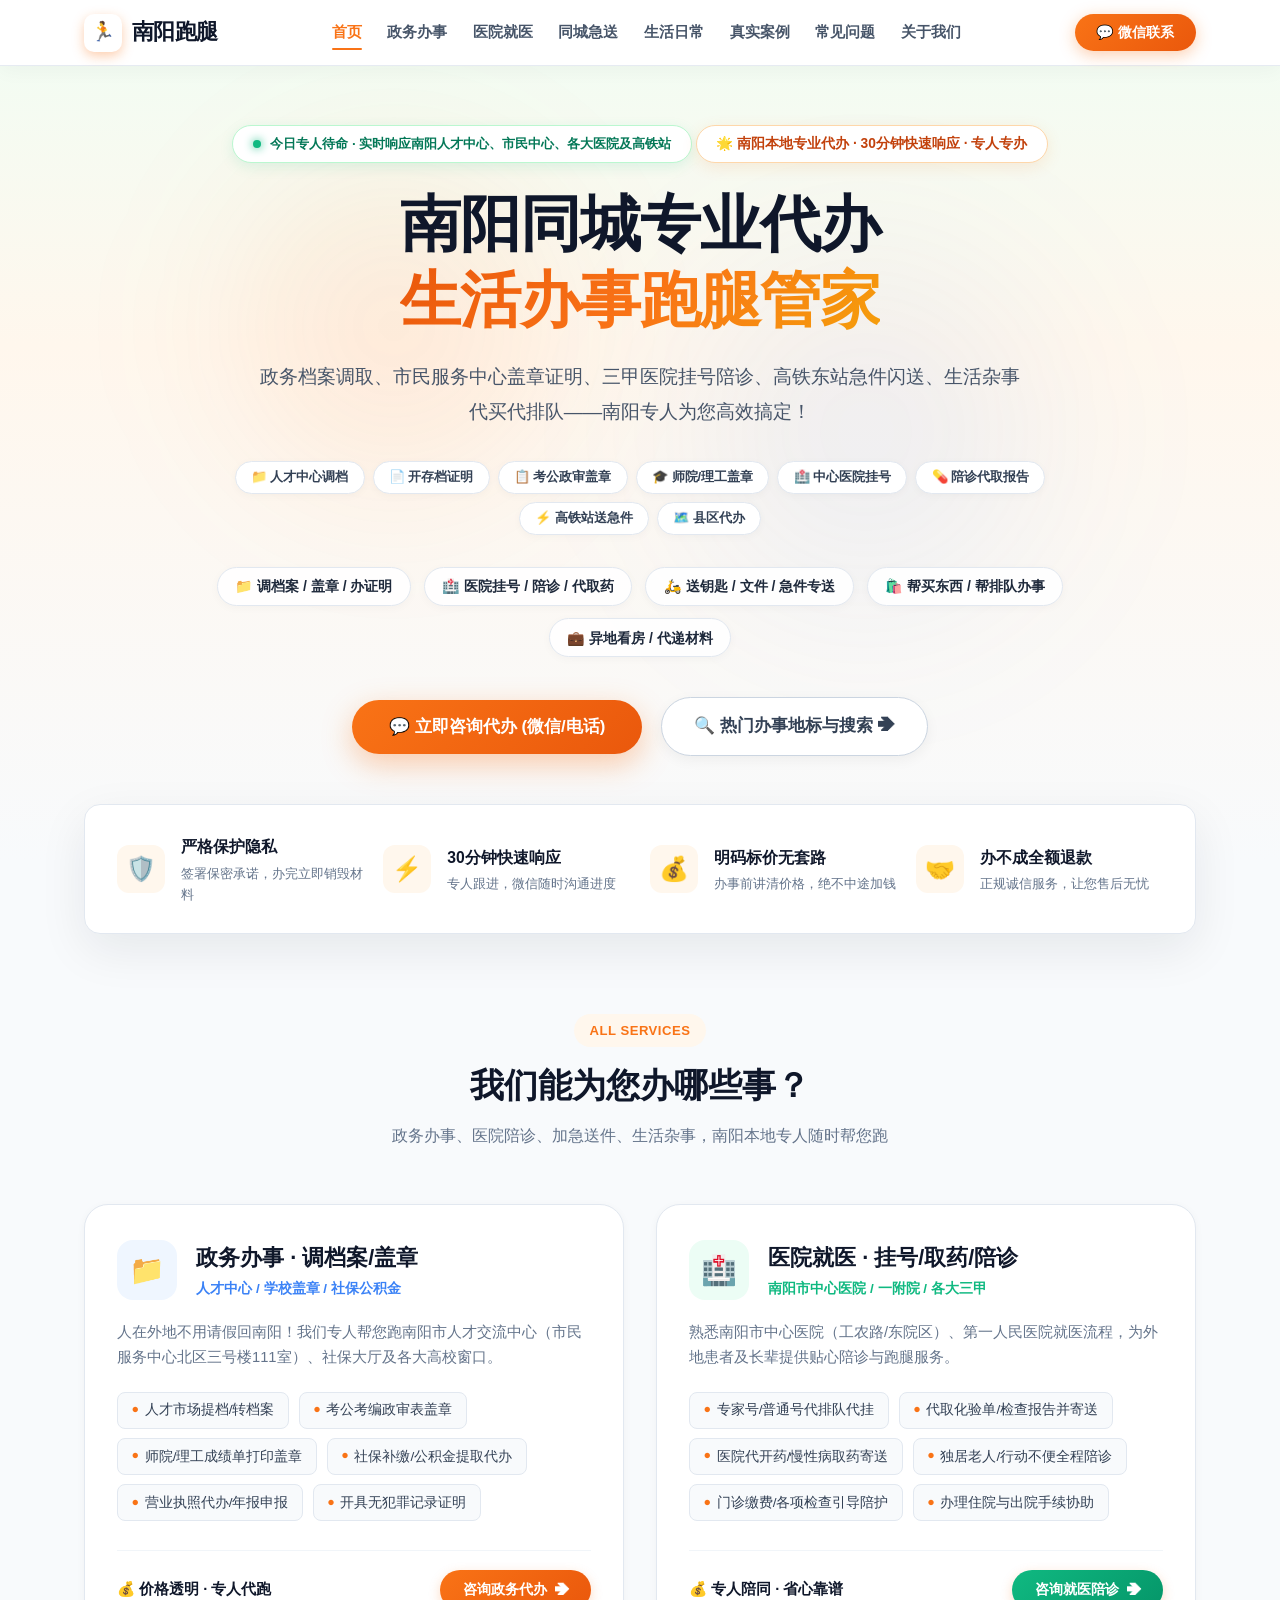
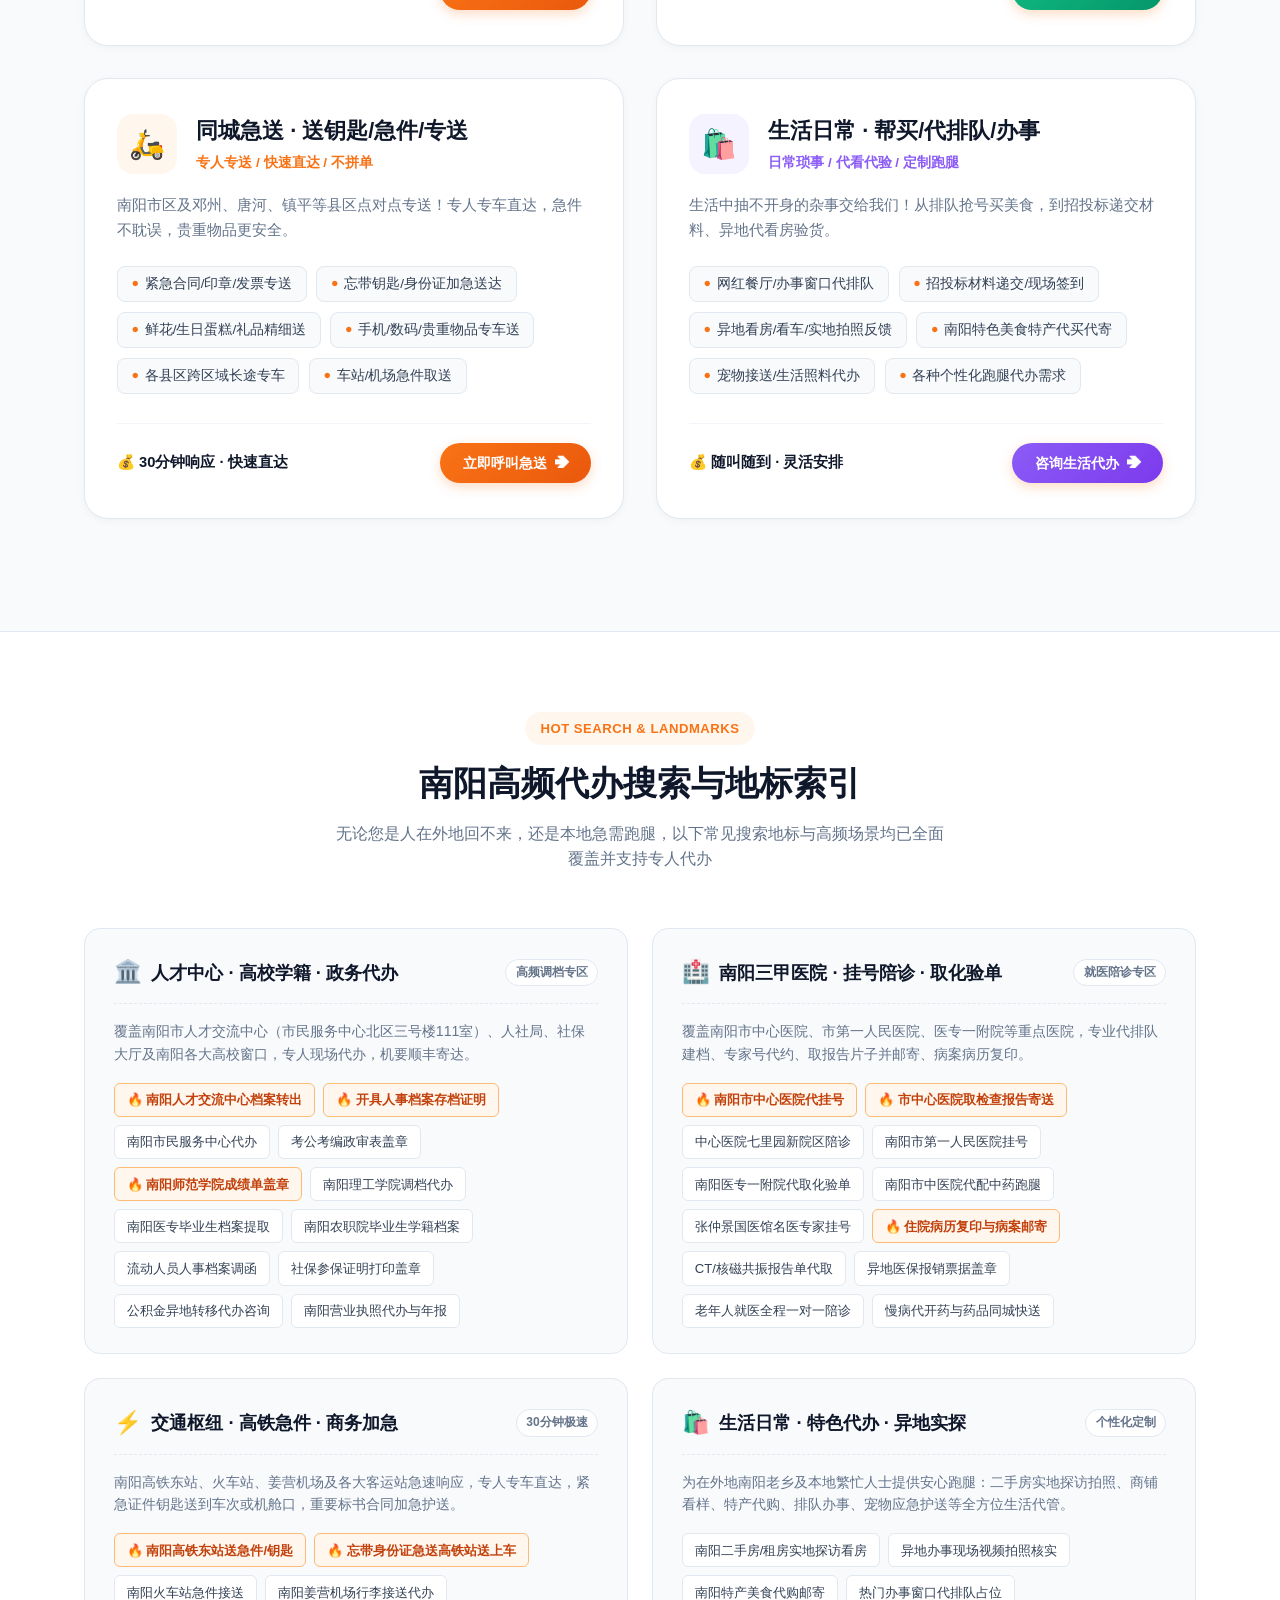
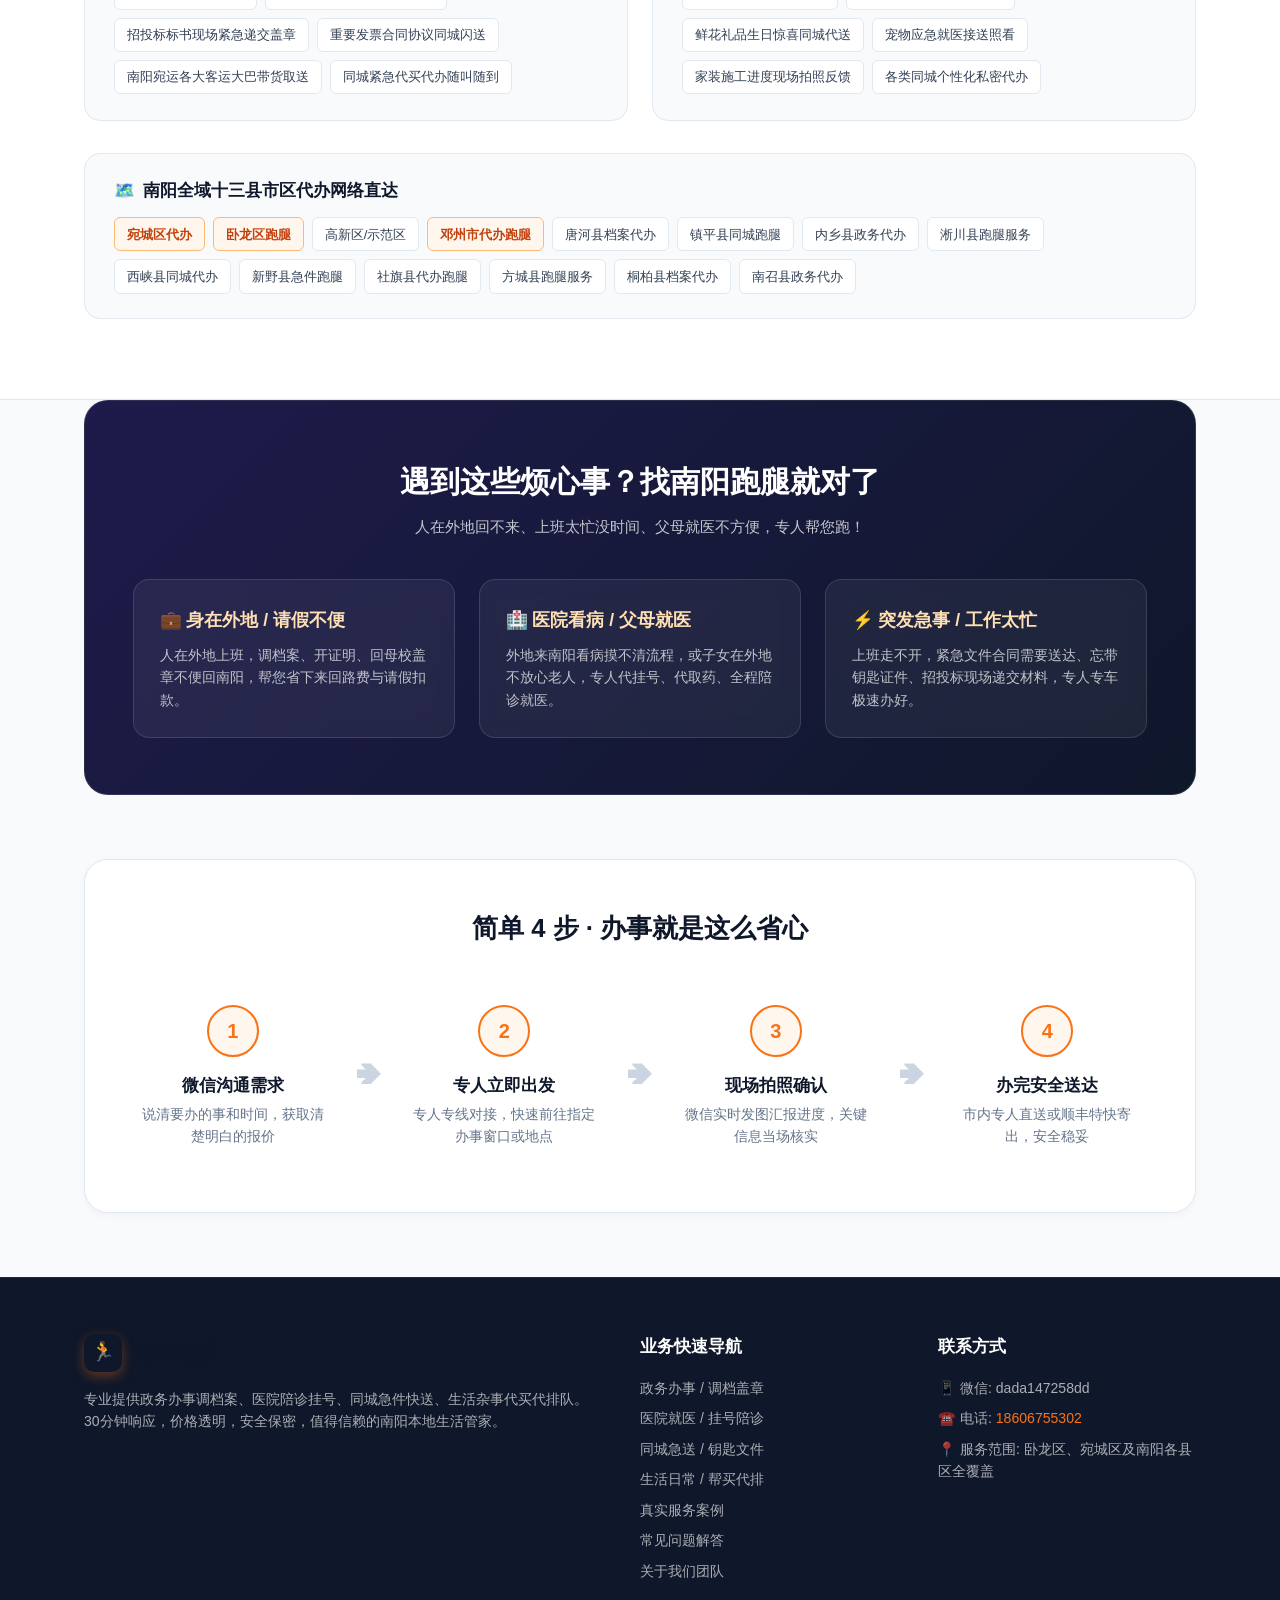
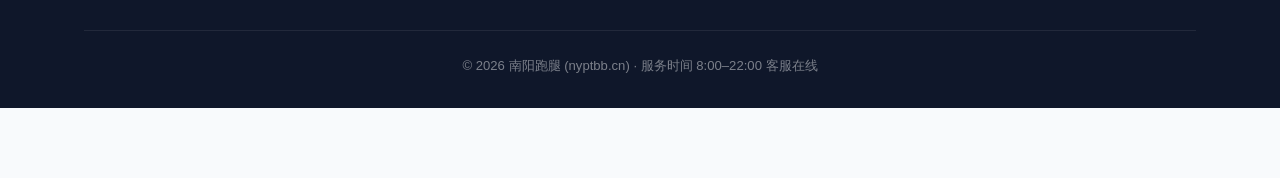
==== commit 3cc84b85: "feat(seo): 优化百度收录路由与验站、打通全站内链、扩展业务长尾词并全面升级明亮清爽正规风UI" ====
--- a/index.html
+++ b/index.html
@@ -1,1351 +1,1819 @@
-<!DOCTYPE html>
-<html lang="zh-CN">
-<head>
-    <meta charset="UTF-8">
-    <meta name="viewport" content="width=device-width, initial-scale=1.0">
-    <meta name="applicable-device" content="pc,mobile">
-    <meta http-equiv="Cache-Control" content="no-transform">
-
-    <!-- ===== Primary Meta ===== -->
-    <title>南阳跑腿 - 专业同城代办·政务调档·医院陪诊·加急快送 | 南阳本地生活管家</title>
-    <meta name="description" content="南阳跑腿提供南阳本地专业同城代办服务：南阳人才交流中心调档案、开存档证明、公务员政审盖章、南阳高校成绩单盖章、南阳市中心医院与第一人民医院挂号陪诊代取药、同城加急送件。30分钟快速响应，明码标价，值得信赖。联系电话：18606755302">
-    <meta name="keywords" content="南阳跑腿,南阳代办,南阳人才交流中心代办,南阳人才市场调档案,南阳陪诊,南阳市中心医院代挂号,南阳高校成绩单盖章,南阳同城急送,南阳生活代办,南阳政审表盖章,邓州跑腿,唐河跑腿,镇平跑腿">
-    <meta name="robots" content="index, follow">
-    <link rel="canonical" href="https://nyptbb.cn/">
-
-    <!-- ===== Open Graph ===== -->
-    <meta property="og:type" content="website">
-    <meta property="og:title" content="南阳跑腿 - 专业同城代办·政务调档·医院陪诊·加急快送">
-    <meta property="og:description" content="南阳人才中心调档案、医院挂号陪诊、高校成绩单盖章、同城加急快送。30分钟快速响应，安全靠谱。">
-    <meta property="og:url" content="https://nyptbb.cn/">
-    <meta property="og:image" content="https://nyptbb.cn/share.jpg">
-    <meta property="og:locale" content="zh_CN">
-    <meta property="og:site_name" content="南阳跑腿">
-
-    <!-- ===== Twitter Card ===== -->
-    <meta name="twitter:card" content="summary">
-    <meta name="twitter:title" content="南阳跑腿 - 专业同城代办·跑腿服务">
-    <meta name="twitter:description" content="档案调取、医疗挂号、生活代办、同城配送。专业、快速、诚信的一站式跑腿服务。">
-
-    <!-- ===== Baidu (百度站长) ===== -->
-    <meta name="baidu-site-verification" content="code-dM54Fl8tbn">
-
-    <!-- ===== Preconnect for Speed ===== -->
-    <link rel="dns-prefetch" href="https://nyptbb.cn">
-
-    <!-- ===== Favicon ===== -->
-    <link rel="icon" href="favicon.svg" type="image/svg+xml">
-
-    <!-- ===== Structured Data: LocalBusiness ===== -->
-    <script type="application/ld+json">
-    {
-        "@context": "https://schema.org",
-        "@type": "LocalBusiness",
-        "name": "南阳跑腿",
-        "description": "南阳本地专业同城代办与跑腿生活服务，提供人才中心调档案、医院陪诊代挂号、生活代办、同城急送等一站式服务。",
-        "url": "https://nyptbb.cn/",
-        "telephone": "18606755302",
-        "priceRange": "¥20-¥200",
-        "areaServed": {
-            "@type": "City",
-            "name": "南阳",
-            "sameAs": "https://baike.baidu.com/item/%E5%8D%97%E9%98%B3%E5%B8%82"
-        },
-        "address": {
-            "@type": "PostalAddress",
-            "addressLocality": "南阳",
-            "addressRegion": "河南省",
-            "addressCountry": "中国"
-        },
-        "openingHoursSpecification": [
-            {
-                "@type": "OpeningHoursSpecification",
-                "dayOfWeek": ["Monday","Tuesday","Wednesday","Thursday","Friday","Saturday","Sunday"],
-                "opens": "08:00",
-                "closes": "22:00"
-            }
-        ],
-        "contactPoint": {
-            "@type": "ContactPoint",
-            "telephone": "18606755302",
-            "contactType": "customer service",
-            "availableLanguage": ["Chinese"]
-        }
-    }
-    </script>
-
-    <style>
-        /* ================= 全局基础变量与样式 ================= */
-        :root {
-            --primary: #f97316;
-            --primary-hover: #ea580c;
-            --primary-light: #fff7ed;
-            --accent: #f59e0b;
-            --dark: #0f172a;
-            --dark-surface: #1e1b4b;
-            --gray-text: #64748b;
-            --light-bg: #f8fafc;
-            --card-bg: #ffffff;
-            --border: #e2e8f0;
-            --border-light: #f1f5f9;
-            --radius-sm: 8px;
-            --radius-md: 16px;
-            --radius-lg: 24px;
-            --shadow-sm: 0 2px 8px rgba(0,0,0,0.04);
-            --shadow-md: 0 10px 30px rgba(0,0,0,0.06);
-            --shadow-hover: 0 20px 40px rgba(249,115,22,0.14);
-            --transition: all 0.3s cubic-bezier(0.16, 1, 0.3, 1);
-        }
-
-        * { margin: 0; padding: 0; box-sizing: border-box; -webkit-tap-highlight-color: transparent; }
-        html { scroll-behavior: smooth; font-size: 16px; }
-        body {
-            font-family: -apple-system, BlinkMacSystemFont, 'Segoe UI', 'PingFang SC', 'Hiragino Sans GB', 'Microsoft YaHei', sans-serif;
-            background-color: var(--light-bg);
-            color: var(--dark);
-            line-height: 1.6;
-            overflow-x: hidden;
-            padding-bottom: 70px;
-        }
-
-        a { text-decoration: none; color: inherit; }
-        button { font-family: inherit; }
-        .container { max-width: 1160px; margin: 0 auto; padding: 0 1.5rem; }
-
-        /* ================= 顶部导航栏 ================= */
-        header {
-            position: fixed;
-            top: 0; left: 0; right: 0;
-            z-index: 1000;
-            background: rgba(15, 23, 42, 0.9);
-            backdrop-filter: blur(16px);
-            -webkit-backdrop-filter: blur(16px);
-            border-bottom: 1px solid rgba(255, 255, 255, 0.08);
-            transition: var(--transition);
-        }
-
-        .header-inner {
-            max-width: 1160px;
-            margin: 0 auto;
-            padding: 0.9rem 1.5rem;
-            display: flex;
-            align-items: center;
-            justify-content: space-between;
-        }
-
-        .logo {
-            display: flex;
-            align-items: center;
-            gap: 0.6rem;
-            font-size: 1.35rem;
-            font-weight: 800;
-            color: #fff;
-            letter-spacing: -0.5px;
-        }
-
-        .logo-icon {
-            display: inline-flex;
-            align-items: center;
-            justify-content: center;
-            width: 38px;
-            height: 38px;
-            background: linear-gradient(135deg, var(--primary), var(--accent));
-            border-radius: 10px;
-            font-size: 1.2rem;
-            box-shadow: 0 4px 12px rgba(249, 115, 22, 0.4);
-        }
-
-        .logo span {
-            background: linear-gradient(135deg, #fff, #cbd5e1);
-            -webkit-background-clip: text;
-            -webkit-text-fill-color: transparent;
-        }
-
-        .nav-links {
-            display: flex;
-            align-items: center;
-            gap: 1.8rem;
-        }
-
-        .nav-links a {
-            color: rgba(255, 255, 255, 0.75);
-            font-size: 0.92rem;
-            font-weight: 500;
-            transition: var(--transition);
-            position: relative;
-        }
-
-        .nav-links a:hover, .nav-links a.active {
-            color: #fff;
-        }
-
-        .nav-links a.active::after {
-            content: '';
-            position: absolute;
-            bottom: -6px;
-            left: 0;
-            width: 100%;
-            height: 2px;
-            background: var(--primary);
-            border-radius: 2px;
-        }
-
-        .btn-nav-contact {
-            background: linear-gradient(135deg, var(--primary), var(--primary-hover));
-            color: #fff;
-            border: none;
-            padding: 0.55rem 1.3rem;
-            border-radius: 2rem;
-            font-weight: 600;
-            font-size: 0.88rem;
-            cursor: pointer;
-            box-shadow: 0 4px 16px rgba(249, 115, 22, 0.35);
-            transition: var(--transition);
-        }
-
-        .btn-nav-contact:hover {
-            transform: translateY(-2px);
-            box-shadow: 0 6px 20px rgba(249, 115, 22, 0.5);
-        }
-
-        /* ================= HERO 首屏视觉 ================= */
-        .hero {
-            position: relative;
-            min-height: 90vh;
-            display: flex;
-            align-items: center;
-            justify-content: center;
-            padding: 7.5rem 1.5rem 6.5rem;
-            background: radial-gradient(circle at 50% 20%, #1e1b4b 0%, #090814 100%);
-            color: #fff;
-            overflow: hidden;
-            text-align: center;
-        }
-
-        .hero-glow-1 {
-            position: absolute;
-            top: 15%;
-            left: 15%;
-            width: 480px;
-            height: 480px;
-            background: radial-gradient(circle, rgba(249,115,22,0.22) 0%, transparent 70%);
-            border-radius: 50%;
-            filter: blur(60px);
-            pointer-events: none;
-            animation: pulseGlow 8s ease-in-out infinite alternate;
-        }
-
-        .hero-glow-2 {
-            position: absolute;
-            top: 25%;
-            right: 15%;
-            width: 520px;
-            height: 520px;
-            background: radial-gradient(circle, rgba(168,85,247,0.18) 0%, transparent 70%);
-            border-radius: 50%;
-            filter: blur(70px);
-            pointer-events: none;
-            animation: pulseGlow 10s ease-in-out infinite alternate-reverse;
-        }
-
-        @keyframes pulseGlow {
-            0% { transform: scale(0.9) translate(0, 0); opacity: 0.6; }
-            100% { transform: scale(1.15) translate(20px, -20px); opacity: 1; }
-        }
-
-        .hero-content {
-            position: relative;
-            z-index: 2;
-            max-width: 920px;
-            margin: 0 auto;
-        }
-
-        .hero-badge {
-            display: inline-flex;
-            align-items: center;
-            gap: 0.5rem;
-            padding: 0.45rem 1.2rem;
-            background: rgba(255, 255, 255, 0.08);
-            border: 1px solid rgba(255, 255, 255, 0.15);
-            border-radius: 2rem;
-            font-size: 0.86rem;
-            font-weight: 600;
-            color: #ffe0b2;
-            backdrop-filter: blur(10px);
-            margin-bottom: 1.8rem;
-            box-shadow: 0 8px 24px rgba(0,0,0,0.3);
-        }
-
-        .hero h1 {
-            font-size: clamp(2.3rem, 5.5vw, 3.8rem);
-            font-weight: 900;
-            line-height: 1.2;
-            margin-bottom: 1.3rem;
-            letter-spacing: -1px;
-        }
-
-        .highlight-text {
-            background: linear-gradient(120deg, #fdba74, #fb923c, #f472b6, #a78bfa, #38bdf8, #fdba74);
-            background-size: 300% 100%;
-            -webkit-background-clip: text;
-            -webkit-text-fill-color: transparent;
-            animation: textShine 8s linear infinite;
-        }
-
-        @keyframes textShine {
-            to { background-position: 300% center; }
-        }
-
-        .hero p {
-            font-size: clamp(1rem, 2vw, 1.2rem);
-            color: rgba(255, 255, 255, 0.82);
-            max-width: 760px;
-            margin: 0 auto 2.2rem;
-            line-height: 1.8;
-            font-weight: 400;
-        }
-
-        .hero-pillars {
-            display: flex;
-            align-items: center;
-            justify-content: center;
-            gap: 0.8rem;
-            flex-wrap: wrap;
-            margin-bottom: 2.5rem;
-        }
-
-        .pillar-tag {
-            background: rgba(255, 255, 255, 0.1);
-            border: 1px solid rgba(255, 255, 255, 0.18);
-            padding: 0.4rem 1rem;
-            border-radius: 2rem;
-            font-size: 0.88rem;
-            color: #fff;
-            backdrop-filter: blur(8px);
-            display: flex;
-            align-items: center;
-            gap: 0.4rem;
-            transition: var(--transition);
-        }
-
-        .pillar-tag:hover {
-            background: rgba(249, 115, 22, 0.3);
-            border-color: var(--primary);
-            transform: translateY(-2px);
-        }
-
-        .hero-actions {
-            display: flex;
-            align-items: center;
-            justify-content: center;
-            gap: 1.2rem;
-            flex-wrap: wrap;
-        }
-
-        .btn-hero-primary {
-            display: inline-flex;
-            align-items: center;
-            gap: 0.6rem;
-            background: linear-gradient(135deg, var(--primary), var(--primary-hover));
-            color: #fff;
-            padding: 0.95rem 2.3rem;
-            border-radius: 2rem;
-            font-size: 1.05rem;
-            font-weight: 700;
-            box-shadow: 0 10px 30px rgba(249, 115, 22, 0.4);
-            transition: var(--transition);
-            border: none;
-            cursor: pointer;
-        }
-
-        .btn-hero-primary:hover {
-            transform: translateY(-3px) scale(1.02);
-            box-shadow: 0 14px 40px rgba(249, 115, 22, 0.6);
-        }
-
-        .btn-hero-secondary {
-            display: inline-flex;
-            align-items: center;
-            gap: 0.6rem;
-            background: rgba(255, 255, 255, 0.1);
-            color: #fff;
-            border: 1px solid rgba(255, 255, 255, 0.25);
-            padding: 0.95rem 2rem;
-            border-radius: 2rem;
-            font-size: 1.05rem;
-            font-weight: 600;
-            backdrop-filter: blur(10px);
-            transition: var(--transition);
-            cursor: pointer;
-        }
-
-        .btn-hero-secondary:hover {
-            background: rgba(255, 255, 255, 0.2);
-            transform: translateY(-3px);
-        }
-
-        /* ================= 信任背书栏 (Trust Bar) ================= */
-        .trust-section {
-            margin-top: -3.5rem;
-            position: relative;
-            z-index: 10;
-        }
-
-        .trust-grid {
-            display: grid;
-            grid-template-columns: repeat(4, 1fr);
-            gap: 1.2rem;
-            background: #fff;
-            padding: 1.8rem 2rem;
-            border-radius: var(--radius-md);
-            box-shadow: 0 16px 48px rgba(15, 23, 42, 0.08);
-            border: 1px solid var(--border);
-        }
-
-        .trust-item {
-            display: flex;
-            align-items: center;
-            gap: 1rem;
-        }
-
-        .trust-icon {
-            width: 48px;
-            height: 48px;
-            border-radius: 12px;
-            background: var(--primary-light);
-            display: flex;
-            align-items: center;
-            justify-content: center;
-            font-size: 1.5rem;
-            flex-shrink: 0;
-        }
-
-        .trust-info h4 {
-            font-size: 0.98rem;
-            font-weight: 700;
-            color: var(--dark);
-            margin-bottom: 0.2rem;
-        }
-
-        .trust-info p {
-            font-size: 0.82rem;
-            color: var(--gray-text);
-        }
-
-        /* ================= 我们能为您办哪些事 (通俗接地气) ================= */
-        .section-heading {
-            text-align: center;
-            margin-bottom: 3.5rem;
-        }
-
-        .section-badge {
-            display: inline-block;
-            font-size: 0.82rem;
-            font-weight: 700;
-            color: var(--primary);
-            background: var(--primary-light);
-            padding: 0.35rem 1rem;
-            border-radius: 2rem;
-            margin-bottom: 0.8rem;
-            text-transform: uppercase;
-            letter-spacing: 0.5px;
-        }
-
-        .section-heading h2 {
-            font-size: 2.1rem;
-            font-weight: 800;
-            color: var(--dark);
-            margin-bottom: 0.6rem;
-        }
-
-        .section-heading p {
-            color: var(--gray-text);
-            font-size: 1rem;
-            max-width: 620px;
-            margin: 0 auto;
-        }
-
-        .services-grid {
-            display: grid;
-            grid-template-columns: repeat(2, 1fr);
-            gap: 2rem;
-            margin-bottom: 4rem;
-        }
-
-        .service-box {
-            background: #fff;
-            border-radius: var(--radius-lg);
-            padding: 2.2rem 2rem;
-            border: 1px solid var(--border);
-            box-shadow: var(--shadow-sm);
-            transition: var(--transition);
-            display: flex;
-            flex-direction: column;
-            justify-content: space-between;
-            position: relative;
-            overflow: hidden;
-        }
-
-        .service-box::before {
-            content: '';
-            position: absolute;
-            top: 0; left: 0; right: 0;
-            height: 4px;
-            background: var(--card-accent, var(--primary));
-            opacity: 0;
-            transition: var(--transition);
-        }
-
-        .service-box:hover {
-            transform: translateY(-6px);
-            box-shadow: var(--shadow-hover);
-            border-color: rgba(249, 115, 22, 0.3);
-        }
-
-        .service-box:hover::before {
-            opacity: 1;
-        }
-
-        .service-box-header {
-            display: flex;
-            align-items: center;
-            gap: 1.2rem;
-            margin-bottom: 1.2rem;
-        }
-
-        .service-icon-box {
-            width: 60px;
-            height: 60px;
-            border-radius: 16px;
-            background: var(--icon-bg, var(--primary-light));
-            display: flex;
-            align-items: center;
-            justify-content: center;
-            font-size: 1.8rem;
-            flex-shrink: 0;
-        }
-
-        .service-title-group h3 {
-            font-size: 1.35rem;
-            font-weight: 800;
-            color: var(--dark);
-            margin-bottom: 0.2rem;
-        }
-
-        .service-title-group .service-subtext {
-            font-size: 0.85rem;
-            color: var(--primary);
-            font-weight: 600;
-        }
-
-        .service-box-desc {
-            font-size: 0.92rem;
-            color: var(--gray-text);
-            line-height: 1.7;
-            margin-bottom: 1.4rem;
-        }
-
-        .subservice-chips {
-            display: flex;
-            flex-wrap: wrap;
-            gap: 0.6rem;
-            margin-bottom: 1.8rem;
-        }
-
-        .chip {
-            background: var(--light-bg);
-            border: 1px solid var(--border);
-            padding: 0.4rem 0.85rem;
-            border-radius: 8px;
-            font-size: 0.85rem;
-            color: #334155;
-            font-weight: 500;
-            display: flex;
-            align-items: center;
-            gap: 0.35rem;
-        }
-
-        .chip-dot {
-            color: var(--primary);
-            font-size: 0.78rem;
-        }
-
-        .service-box-footer {
-            border-top: 1px solid var(--border-light);
-            padding-top: 1.2rem;
-            display: flex;
-            align-items: center;
-            justify-content: space-between;
-        }
-
-        .price-badge {
-            font-size: 0.92rem;
-            font-weight: 700;
-            color: #0f172a;
-        }
-
-        .btn-box-action {
-            display: inline-flex;
-            align-items: center;
-            gap: 0.5rem;
-            background: linear-gradient(135deg, var(--primary), var(--primary-hover));
-            color: #fff;
-            border: none;
-            padding: 0.65rem 1.4rem;
-            border-radius: 2rem;
-            font-size: 0.9rem;
-            font-weight: 600;
-            cursor: pointer;
-            box-shadow: 0 4px 12px rgba(249, 115, 22, 0.25);
-            transition: var(--transition);
-        }
-
-        .btn-box-action:hover {
-            transform: translateY(-2px);
-            box-shadow: 0 6px 18px rgba(249, 115, 22, 0.4);
-        }
-
-        /* ================= 常见办事场景 ================= */
-        .scenarios-banner {
-            background: linear-gradient(135deg, #1e1b4b 0%, #0f172a 100%);
-            border-radius: var(--radius-lg);
-            padding: 3.5rem 3rem;
-            color: #fff;
-            margin-bottom: 4rem;
-            position: relative;
-            overflow: hidden;
-            border: 1px solid rgba(255, 255, 255, 0.1);
-        }
-
-        .scenarios-header {
-            text-align: center;
-            max-width: 700px;
-            margin: 0 auto 2.5rem;
-        }
-
-        .scenarios-header h2 {
-            font-size: 1.9rem;
-            font-weight: 800;
-            margin-bottom: 0.6rem;
-        }
-
-        .scenarios-header p {
-            color: rgba(255, 255, 255, 0.75);
-            font-size: 0.95rem;
-        }
-
-        .scenarios-grid {
-            display: grid;
-            grid-template-columns: repeat(3, 1fr);
-            gap: 1.5rem;
-        }
-
-        .scenario-item {
-            background: rgba(255, 255, 255, 0.06);
-            border: 1px solid rgba(255, 255, 255, 0.12);
-            border-radius: var(--radius-md);
-            padding: 1.6rem;
-            backdrop-filter: blur(8px);
-            transition: var(--transition);
-        }
-
-        .scenario-item:hover {
-            background: rgba(255, 255, 255, 0.1);
-            border-color: rgba(249, 115, 22, 0.4);
-            transform: translateY(-4px);
-        }
-
-        .scenario-item h4 {
-            font-size: 1.1rem;
-            color: #ffe0b2;
-            margin-bottom: 0.6rem;
-            display: flex;
-            align-items: center;
-            gap: 0.5rem;
-        }
-
-        .scenario-item p {
-            font-size: 0.88rem;
-            color: rgba(255, 255, 255, 0.72);
-            line-height: 1.6;
-        }
-
-        /* ================= 4步办事流程 ================= */
-        .process-section {
-            background: #fff;
-            border-radius: var(--radius-lg);
-            padding: 3rem 2.5rem;
-            border: 1px solid var(--border);
-            margin-bottom: 4rem;
-            box-shadow: var(--shadow-sm);
-        }
-
-        .process-title {
-            text-align: center;
-            font-size: 1.6rem;
-            font-weight: 800;
-            margin-bottom: 2.5rem;
-            color: var(--dark);
-        }
-
-        .process-steps {
-            display: flex;
-            align-items: center;
-            justify-content: space-between;
-            flex-wrap: wrap;
-            gap: 1rem;
-        }
-
-        .p-step {
-            flex: 1;
-            min-width: 200px;
-            text-align: center;
-            padding: 1rem;
-        }
-
-        .p-step-circle {
-            width: 52px;
-            height: 52px;
-            border-radius: 50%;
-            background: var(--primary-light);
-            color: var(--primary);
-            border: 2px solid var(--primary);
-            display: flex;
-            align-items: center;
-            justify-content: center;
-            font-size: 1.25rem;
-            font-weight: 800;
-            margin: 0 auto 1rem;
-        }
-
-        .p-step h5 {
-            font-size: 1.05rem;
-            font-weight: 700;
-            color: var(--dark);
-            margin-bottom: 0.3rem;
-        }
-
-        .p-step p {
-            font-size: 0.85rem;
-            color: var(--gray-text);
-        }
-
-        .p-arrow {
-            color: #cbd5e1;
-            font-size: 1.5rem;
-            font-weight: 800;
-        }
-
-        /* ================= 页脚与弹窗 ================= */
-        footer {
-            background: var(--dark);
-            color: #fff;
-            padding: 3.5rem 0 2rem;
-            border-top: 1px solid rgba(255, 255, 255, 0.08);
-        }
-
-        .footer-grid {
-            display: grid;
-            grid-template-columns: 2fr 1fr 1fr;
-            gap: 2.5rem;
-            margin-bottom: 2.5rem;
-        }
-
-        .footer-col h5 {
-            font-size: 1.05rem;
-            font-weight: 700;
-            margin-bottom: 1rem;
-            color: #fff;
-        }
-
-        .footer-col p {
-            font-size: 0.88rem;
-            color: rgba(255, 255, 255, 0.65);
-            margin-bottom: 0.5rem;
-        }
-
-        .footer-bottom {
-            border-top: 1px solid rgba(255, 255, 255, 0.08);
-            padding-top: 1.5rem;
-            text-align: center;
-            font-size: 0.82rem;
-            color: rgba(255, 255, 255, 0.45);
-        }
-
-        /* 模态框 */
-        .modal {
-            position: fixed;
-            inset: 0;
-            background: rgba(0, 0, 0, 0.6);
-            backdrop-filter: blur(6px);
-            display: flex;
-            align-items: center;
-            justify-content: center;
-            z-index: 9999;
-            opacity: 0;
-            pointer-events: none;
-            transition: var(--transition);
-            padding: 1.5rem;
-        }
-
-        .modal.show {
-            opacity: 1;
-            pointer-events: auto;
-        }
-
-        .modal-panel {
-            background: #fff;
-            border-radius: var(--radius-lg);
-            width: 100%;
-            max-width: 420px;
-            padding: 2.2rem 2rem;
-            text-align: center;
-            position: relative;
-            transform: translateY(20px) scale(0.95);
-            transition: var(--transition);
-            box-shadow: 0 25px 60px rgba(0, 0, 0, 0.25);
-        }
-
-        .modal.show .modal-panel {
-            transform: translateY(0) scale(1);
-        }
-
-        .modal-close {
-            position: absolute;
-            top: 1.2rem;
-            right: 1.2rem;
-            background: var(--light-bg);
-            border: none;
-            width: 32px;
-            height: 32px;
-            border-radius: 50%;
-            font-size: 1rem;
-            cursor: pointer;
-            color: var(--gray-text);
-        }
-
-        .qr-card {
-            background: var(--light-bg);
-            padding: 1.2rem;
-            border-radius: var(--radius-md);
-            margin: 1.2rem 0;
-            border: 1px solid var(--border);
-        }
-
-        .qr-img {
-            width: 160px;
-            height: 160px;
-            display: block;
-            margin: 0 auto 0.6rem;
-            border-radius: 8px;
-        }
-
-        .qr-tip {
-            font-size: 0.78rem;
-            color: var(--gray-text);
-        }
-
-        .modal-contact-row {
-            display: flex;
-            align-items: center;
-            justify-content: space-between;
-            background: var(--light-bg);
-            padding: 0.75rem 1rem;
-            border-radius: var(--radius-sm);
-            margin-bottom: 0.6rem;
-            font-size: 0.9rem;
-        }
-
-        .btn-copy {
-            background: var(--primary);
-            color: #fff;
-            border: none;
-            padding: 0.3rem 0.8rem;
-            border-radius: 4px;
-            font-size: 0.78rem;
-            font-weight: 600;
-            cursor: pointer;
-        }
-
-        /* 移动端吸底操作栏 */
-        .mobile-action-bar {
-            display: none;
-            position: fixed;
-            bottom: 0;
-            left: 0;
-            right: 0;
-            z-index: 999;
-            background: rgba(255, 255, 255, 0.96);
-            backdrop-filter: blur(12px);
-            border-top: 1px solid var(--border);
-            padding: 0.6rem 1rem calc(0.6rem + env(safe-area-inset-bottom, 0px));
-            box-shadow: 0 -4px 20px rgba(0, 0, 0, 0.08);
-        }
-
-        .action-bar-inner {
-            display: flex;
-            gap: 0.8rem;
-        }
-
-        .action-call-btn, .action-wx-btn {
-            flex: 1;
-            padding: 0.75rem 0;
-            border-radius: 2rem;
-            font-size: 0.95rem;
-            font-weight: 700;
-            display: flex;
-            align-items: center;
-            justify-content: center;
-            gap: 0.4rem;
-            border: none;
-            cursor: pointer;
-        }
-
-        .action-call-btn {
-            background: #f1f5f9;
-            color: var(--dark);
-        }
-
-        .action-wx-btn {
-            background: linear-gradient(135deg, var(--primary), var(--primary-hover));
-            color: #fff;
-            box-shadow: 0 4px 12px rgba(249, 115, 22, 0.35);
-        }
-
-        .toast {
-            position: fixed;
-            bottom: 6rem;
-            left: 50%;
-            transform: translateX(-50%) translateY(20px);
-            background: rgba(15, 23, 42, 0.92);
-            backdrop-filter: blur(8px);
-            color: #fff;
-            padding: 0.65rem 1.4rem;
-            border-radius: 2rem;
-            font-size: 0.85rem;
-            font-weight: 600;
-            opacity: 0;
-            transition: var(--transition);
-            z-index: 10000;
-            pointer-events: none;
-            box-shadow: 0 10px 30px rgba(0,0,0,0.3);
-        }
-
-        .toast.show {
-            opacity: 1;
-            transform: translateX(-50%) translateY(0);
-        }
-
-        /* ================= 响应式适配 ================= */
-        @media (max-width: 960px) {
-            .trust-grid { grid-template-columns: repeat(2, 1fr); }
-            .services-grid { grid-template-columns: 1fr; }
-            .scenarios-grid { grid-template-columns: 1fr; }
-            .footer-grid { grid-template-columns: 1fr; }
-        }
-
-        @media (max-width: 768px) {
-            .nav-links { display: none; }
-            .hero { padding: 6.5rem 1.5rem 5rem; min-height: auto; }
-            .trust-section { margin-top: 1.5rem; }
-            .trust-grid { grid-template-columns: 1fr; padding: 1.2rem; }
-            .scenarios-banner { padding: 2rem 1.5rem; }
-            .process-steps { flex-direction: column; align-items: flex-start; }
-            .p-arrow { display: none; }
-            .mobile-action-bar { display: block; }
-        }
-    </style>
-</head>
-<body>
-
-    <!-- ===== 顶部导航 ===== -->
-    <header>
-        <div class="header-inner">
-            <a href="./" class="logo">
-                <span class="logo-icon">🏃</span>
-                <span>南阳跑腿</span>
-            </a>
-            <nav class="nav-links">
-                <a href="./" class="active">首页</a>
-                <a href="zhengwu.html">政务办事</a>
-                <a href="yiliao.html">医院就医</a>
-                <a href="shenghuo.html">同城急送</a>
-                <a href="tese.html">生活日常</a>
-                <a href="wenti.html">常见问题</a>
-            </nav>
-            <button class="btn-nav-contact" onclick="openContactModal()">💬 微信联系</button>
-        </div>
-    </header>
-
-    <!-- ===== HERO 首屏 ===== -->
-    <section class="hero">
-        <div class="hero-glow-1"></div>
-        <div class="hero-glow-2"></div>
-        <div class="hero-content">
-            <div class="hero-badge">
-                🌟 南阳本地专业代办 · 30分钟快速响应 · 专人专办
-            </div>
-            <h1>南阳同城专业代办<br><span class="highlight-text">生活办事跑腿管家</span></h1>
-            <p>政务档案调取、各大医院挂号陪诊、同城加急送件、生活杂事代买代排队——无论急事难事，南阳本地专人为您省心全搞定！</p>
-            
-            <div class="hero-pillars">
-                <span class="pillar-tag">📁 调档案 / 盖章 / 办证明</span>
-                <span class="pillar-tag">🏥 医院挂号 / 陪诊 / 代取药</span>
-                <span class="pillar-tag">🛵 送钥匙 / 文件 / 急件专送</span>
-                <span class="pillar-tag">🛍️ 帮买东西 / 帮排队办事</span>
-                <span class="pillar-tag">💼 异地看房 / 代递材料</span>
-            </div>
-
-            <div class="hero-actions">
-                <button class="btn-hero-primary" onclick="openContactModal()">
-                    💬 立即咨询代办 (微信/电话)
-                </button>
-                <a href="#services-list" class="btn-hero-secondary">
-                    📋 看看我们能帮您办什么 ➔
-                </a>
-            </div>
-        </div>
-    </section>
-
-    <!-- ===== 4大服务承诺 (信任背书栏) ===== -->
-    <section class="trust-section">
-        <div class="container">
-            <div class="trust-grid">
-                <div class="trust-item">
-                    <div class="trust-icon">🛡️</div>
-                    <div class="trust-info">
-                        <h4>严格保护隐私</h4>
-                        <p>签署保密承诺，办完立即销毁材料</p>
-                    </div>
-                </div>
-                <div class="trust-item">
-                    <div class="trust-icon">⚡</div>
-                    <div class="trust-info">
-                        <h4>30分钟快速响应</h4>
-                        <p>专人跟进，微信随时沟通进度</p>
-                    </div>
-                </div>
-                <div class="trust-item">
-                    <div class="trust-icon">💰</div>
-                    <div class="trust-info">
-                        <h4>明码标价无套路</h4>
-                        <p>办事前讲清价格，绝不中途加钱</p>
-                    </div>
-                </div>
-                <div class="trust-item">
-                    <div class="trust-icon">🤝</div>
-                    <div class="trust-info">
-                        <h4>办不成全额退款</h4>
-                        <p>正规诚信服务，让您售后无忧</p>
-                    </div>
-                </div>
-            </div>
-        </div>
-    </section>
-
-    <!-- ===== 4大常见业务板块 (大白话版) ===== -->
-    <section style="padding: 5rem 0 3rem;" id="services-list">
-        <div class="container">
-            <div class="section-heading">
-                <span class="section-badge">All Services</span>
-                <h2>我们能为您办哪些事？</h2>
-                <p>政务办事、医院陪诊、加急送件、生活杂事，南阳本地专人随时帮您跑</p>
-            </div>
-
-            <div class="services-grid">
-
-                <!-- 板块 1：政务办事·调档盖章 -->
-                <div class="service-box" style="--card-accent:#3b82f6;">
-                    <div>
-                        <div class="service-box-header">
-                            <div class="service-icon-box" style="--icon-bg:#eff6ff;">📁</div>
-                            <div class="service-title-group">
-                                <h3>政务办事 · 调档案/盖章</h3>
-                                <div class="service-subtext" style="color:#3b82f6;">人才中心 / 学校盖章 / 社保公积金</div>
-                            </div>
-                        </div>
-                        <p class="service-box-desc">人在外地不用请假回南阳！我们专人帮您跑南阳市人才交流中心（市民服务中心北区三号楼111室）、社保大厅及各大高校窗口。</p>
-                        <div class="subservice-chips">
-                            <span class="chip"><span class="chip-dot">●</span> 人才市场提档/转档案</span>
-                            <span class="chip"><span class="chip-dot">●</span> 考公考编政审表盖章</span>
-                            <span class="chip"><span class="chip-dot">●</span> 师院/理工成绩单打印盖章</span>
-                            <span class="chip"><span class="chip-dot">●</span> 社保补缴/公积金提取代办</span>
-                            <span class="chip"><span class="chip-dot">●</span> 营业执照代办/年报申报</span>
-                            <span class="chip"><span class="chip-dot">●</span> 开具无犯罪记录证明</span>
-                        </div>
-                    </div>
-                    <div class="service-box-footer">
-                        <span class="price-badge">💰 价格透明 · 专人代跑</span>
-                        <button class="btn-box-action" onclick="openContactModal()">
-                            <span>咨询政务代办</span>
-                            <span>➔</span>
-                        </button>
-                    </div>
-                </div>
-
-                <!-- 板块 2：医院就医·挂号陪诊 -->
-                <div class="service-box" style="--card-accent:#10b981;">
-                    <div>
-                        <div class="service-box-header">
-                            <div class="service-icon-box" style="--icon-bg:#ecfdf5;">🏥</div>
-                            <div class="service-title-group">
-                                <h3>医院就医 · 挂号/取药/陪诊</h3>
-                                <div class="service-subtext" style="color:#10b981;">南阳市中心医院 / 一附院 / 各大三甲</div>
-                            </div>
-                        </div>
-                        <p class="service-box-desc">熟悉南阳市中心医院（工农路/东院区）、第一人民医院就医流程，为外地患者及长辈提供贴心陪诊与跑腿服务。</p>
-                        <div class="subservice-chips">
-                            <span class="chip"><span class="chip-dot">●</span> 专家号/普通号代排队代挂</span>
-                            <span class="chip"><span class="chip-dot">●</span> 代取化验单/检查报告并寄送</span>
-                            <span class="chip"><span class="chip-dot">●</span> 医院代开药/慢性病取药寄送</span>
-                            <span class="chip"><span class="chip-dot">●</span> 独居老人/行动不便全程陪诊</span>
-                            <span class="chip"><span class="chip-dot">●</span> 门诊缴费/各项检查引导陪护</span>
-                            <span class="chip"><span class="chip-dot">●</span> 办理住院与出院手续协助</span>
-                        </div>
-                    </div>
-                    <div class="service-box-footer">
-                        <span class="price-badge">💰 专人陪同 · 省心靠谱</span>
-                        <button class="btn-box-action" style="background:linear-gradient(135deg,#10b981,#059669);" onclick="openContactModal()">
-                            <span>咨询就医陪诊</span>
-                            <span>➔</span>
-                        </button>
-                    </div>
-                </div>
-
-                <!-- 板块 3：同城急送·专人直送 -->
-                <div class="service-box" style="--card-accent:#f97316;">
-                    <div>
-                        <div class="service-box-header">
-                            <div class="service-icon-box" style="--icon-bg:#fff7ed;">🛵</div>
-                            <div class="service-title-group">
-                                <h3>同城急送 · 送钥匙/急件/专送</h3>
-                                <div class="service-subtext" style="color:#f97316;">专人专送 / 快速直达 / 不拼单</div>
-                            </div>
-                        </div>
-                        <p class="service-box-desc">南阳市区及邓州、唐河、镇平等县区点对点专送！专人专车直达，急件不耽误，贵重物品更安全。</p>
-                        <div class="subservice-chips">
-                            <span class="chip"><span class="chip-dot">●</span> 紧急合同/印章/发票专送</span>
-                            <span class="chip"><span class="chip-dot">●</span> 忘带钥匙/身份证加急送达</span>
-                            <span class="chip"><span class="chip-dot">●</span> 鲜花/生日蛋糕/礼品精细送</span>
-                            <span class="chip"><span class="chip-dot">●</span> 手机/数码/贵重物品专车送</span>
-                            <span class="chip"><span class="chip-dot">●</span> 各县区跨区域长途专车</span>
-                            <span class="chip"><span class="chip-dot">●</span> 车站/机场急件取送</span>
-                        </div>
-                    </div>
-                    <div class="service-box-footer">
-                        <span class="price-badge">💰 30分钟响应 · 快速直达</span>
-                        <button class="btn-box-action" onclick="openContactModal()">
-                            <span>立即呼叫急送</span>
-                            <span>➔</span>
-                        </button>
-                    </div>
-                </div>
-
-                <!-- 板块 4：生活日常·帮买代排 -->
-                <div class="service-box" style="--card-accent:#8b5cf6;">
-                    <div>
-                        <div class="service-box-header">
-                            <div class="service-icon-box" style="--icon-bg:#f5f3ff;">🛍️</div>
-                            <div class="service-title-group">
-                                <h3>生活日常 · 帮买/代排队/办事</h3>
-                                <div class="service-subtext" style="color:#8b5cf6;">日常琐事 / 代看代验 / 定制跑腿</div>
-                            </div>
-                        </div>
-                        <p class="service-box-desc">生活中抽不开身的杂事交给我们！从排队抢号买美食，到招投标递交材料、异地代看房验货。</p>
-                        <div class="subservice-chips">
-                            <span class="chip"><span class="chip-dot">●</span> 网红餐厅/办事窗口代排队</span>
-                            <span class="chip"><span class="chip-dot">●</span> 招投标材料递交/现场签到</span>
-                            <span class="chip"><span class="chip-dot">●</span> 异地看房/看车/实地拍照反馈</span>
-                            <span class="chip"><span class="chip-dot">●</span> 南阳特色美食特产代买代寄</span>
-                            <span class="chip"><span class="chip-dot">●</span> 宠物接送/生活照料代办</span>
-                            <span class="chip"><span class="chip-dot">●</span> 各种个性化跑腿代办需求</span>
-                        </div>
-                    </div>
-                    <div class="service-box-footer">
-                        <span class="price-badge">💰 随叫随到 · 灵活安排</span>
-                        <button class="btn-box-action" style="background:linear-gradient(135deg,#8b5cf6,#7c3aed);" onclick="openContactModal()">
-                            <span>咨询生活代办</span>
-                            <span>➔</span>
-                        </button>
-                    </div>
-                </div>
-
-            </div>
-        </div>
-    </section>
-
-    <!-- ===== 常见办事场景 ===== -->
-    <section class="container">
-        <div class="scenarios-banner">
-            <div class="scenarios-header">
-                <h2>遇到这些烦心事？找南阳跑腿就对了</h2>
-                <p>人在外地回不来、上班太忙没时间、父母就医不方便，专人帮您跑！</p>
-            </div>
-            <div class="scenarios-grid">
-                <div class="scenario-item">
-                    <h4>💼 身在外地 / 请假不便</h4>
-                    <p>人在外地上班，调档案、开证明、回母校盖章不便回南阳，帮您省下来回路费与请假扣款。</p>
-                </div>
-                <div class="scenario-item">
-                    <h4>🏥 医院看病 / 父母就医</h4>
-                    <p>外地来南阳看病摸不清流程，或子女在外地不放心老人，专人代挂号、代取药、全程陪诊就医。</p>
-                </div>
-                <div class="scenario-item">
-                    <h4>⚡ 突发急事 / 工作太忙</h4>
-                    <p>上班走不开，紧急文件合同需要送达、忘带钥匙证件、招投标现场递交材料，专人专车极速办好。</p>
-                </div>
-            </div>
-        </div>
-    </section>
-
-    <!-- ===== 4步办事流程 ===== -->
-    <section class="container">
-        <div class="process-section">
-            <div class="process-title">简单 4 步 · 办事就是这么省心</div>
-            <div class="process-steps">
-                <div class="p-step">
-                    <div class="p-step-circle">1</div>
-                    <h5>微信沟通需求</h5>
-                    <p>说清要办的事和时间，获取清楚明白的报价</p>
-                </div>
-                <div class="p-arrow">➔</div>
-                <div class="p-step">
-                    <div class="p-step-circle">2</div>
-                    <h5>专人立即出发</h5>
-                    <p>专人专线对接，快速前往指定办事窗口或地点</p>
-                </div>
-                <div class="p-arrow">➔</div>
-                <div class="p-step">
-                    <div class="p-step-circle">3</div>
-                    <h5>现场拍照确认</h5>
-                    <p>微信实时发图汇报进度，关键信息当场核实</p>
-                </div>
-                <div class="p-arrow">➔</div>
-                <div class="p-step">
-                    <div class="p-step-circle">4</div>
-                    <h5>办完安全送达</h5>
-                    <p>市内专人直送或顺丰特快寄出，安全稳妥</p>
-                </div>
-            </div>
-        </div>
-    </section>
-
-    <!-- ===== 页脚 ===== -->
-    <footer>
-        <div class="container">
-            <div class="footer-grid">
-                <div class="footer-col">
-                    <div class="logo" style="margin-bottom: 1rem;">
-                        <span class="logo-icon">🏃</span>
-                        <span>南阳跑腿</span>
-                    </div>
-                    <p>专业提供政务办事调档案、医院陪诊挂号、同城急件快送、生活杂事代买代排队。30分钟响应，价格透明，安全保密，值得信赖的南阳本地生活管家。</p>
-                </div>
-                <div class="footer-col">
-                    <h5>业务快速导航</h5>
-                    <p><a href="zhengwu.html">政务办事 / 调档盖章</a></p>
-                    <p><a href="yiliao.html">医院就医 / 挂号陪诊</a></p>
-                    <p><a href="shenghuo.html">同城急送 / 钥匙文件</a></p>
-                    <p><a href="tese.html">生活日常 / 帮买代排</a></p>
-                    <p><a href="wenti.html">常见问题解答</a></p>
-                </div>
-                <div class="footer-col">
-                    <h5>联系方式</h5>
-                    <p>📱 微信: dada147258dd</p>
-                    <p>☎️ 电话: <a href="tel:18606755302" style="color:var(--primary)">18606755302</a></p>
-                    <p>📍 服务范围: 卧龙区、宛城区及南阳各县区全覆盖</p>
-                </div>
-            </div>
-            <div class="footer-bottom">
-                © 2026 南阳跑腿 (nyptbb.cn) · 服务时间 8:00–22:00 客服在线
-            </div>
-        </div>
-    </footer>
-
-    <!-- ===== 移动端吸底操作栏 ===== -->
-    <div class="mobile-action-bar">
-        <div class="action-bar-inner">
-            <a href="tel:18606755302" class="action-call-btn">📞 拨打电话</a>
-            <button class="action-wx-btn" onclick="openContactModal()">💬 微信咨询</button>
-        </div>
-    </div>
-
-    <!-- ===== 联系弹窗 (Modal) ===== -->
-    <div class="modal" id="contactModal" onclick="handleModalOverlay(event)">
-        <div class="modal-panel">
-            <button class="modal-close" onclick="closeContactModal()">✕</button>
-            <div style="font-size: 2.2rem; margin-bottom: 0.5rem;">💬</div>
-            <h3 style="font-size: 1.3rem; margin-bottom: 0.3rem;">联系南阳跑腿</h3>
-            <p style="font-size: 0.85rem; color: var(--gray-text); margin-bottom: 1rem;">长按识别二维码，或一键复制微信/拨打电话</p>
-            
-            <div class="qr-card">
-                <img src="images/wechat-qr.png" alt="微信二维码" class="qr-img" onerror="this.style.display='none'">
-                <div class="qr-tip">📱 微信扫一扫 或 长按直接识别</div>
-            </div>
-
-            <div class="modal-contact-row">
-                <span>微信号：<strong>dada147258dd</strong></span>
-                <button class="btn-copy" onclick="copyText('dada147258dd')">复制微信</button>
-            </div>
-
-            <div class="modal-contact-row">
-                <span>电话：<strong>18606755302</strong></span>
-                <a href="tel:18606755302" class="btn-copy" style="background:#22c55e; text-decoration:none;">立即呼叫</a>
-            </div>
-        </div>
-    </div>
-
-    <!-- ===== Toast 提示 ===== -->
-    <div class="toast" id="toast">✅ 已复制到剪贴板</div>
-
-    <!-- ===== 交互脚本 ===== -->
-    <script>
-        function openContactModal() {
-            document.getElementById('contactModal').classList.add('show');
-            document.body.style.overflow = 'hidden';
-        }
-
-        function closeContactModal() {
-            document.getElementById('contactModal').classList.remove('show');
-            document.body.style.overflow = '';
-        }
-
-        function handleModalOverlay(e) {
-            if (e.target.id === 'contactModal') {
-                closeContactModal();
-            }
-        }
-
-        function showToast(msg) {
-            const toast = document.getElementById('toast');
-            toast.textContent = msg;
-            toast.classList.add('show');
-            setTimeout(() => {
-                toast.classList.remove('show');
-            }, 2000);
-        }
-
-        async function copyText(text) {
-            try {
-                if (navigator.clipboard) {
-                    await navigator.clipboard.writeText(text);
-                } else {
-                    const input = document.createElement('textarea');
-                    input.value = text;
-                    document.body.appendChild(input);
-                    input.select();
-                    document.execCommand('copy');
-                    document.body.removeChild(input);
-                }
-                showToast(`✅ 已复制微信号：${text}`);
-            } catch (err) {
-                showToast(`微信号：${text}`);
-            }
-        }
-
-        document.addEventListener('keydown', (e) => {
-            if (e.key === 'Escape') closeContactModal();
-        });
-    </script>
-</body>
-</html>
+<!DOCTYPE html>
+<html lang="zh-CN">
+<head>
+    <meta charset="UTF-8">
+    <meta name="viewport" content="width=device-width, initial-scale=1.0">
+    <meta name="applicable-device" content="pc,mobile">
+    <meta http-equiv="Cache-Control" content="no-transform">
+
+    <!-- ===== Primary Meta ===== -->
+    <title>南阳跑腿 - 专业同城代办·政务调档·医院陪诊·加急快送 | 南阳本地生活管家</title>
+    <meta name="description" content="南阳跑腿提供南阳本地专业同城代办跑腿服务：南阳市人才交流中心调档案、开具存档证明、公务员事业编政审表盖章、南阳高校（师院/理工/医专）成绩单打印盖章代办、南阳市中心医院与第一人民医院挂号陪诊代取报告药、高铁东站送急件、同城专送。30分钟响应，明码标价，专人代跑，安全靠谱。电话/微信：18606755302">
+    <meta name="keywords" content="南阳跑腿,南阳代办,南阳人才交流中心代办,南阳人才市场调档案,南阳市民服务中心代办,南阳开存档证明,南阳政审表盖章代办,南阳师范学院成绩单盖章,南阳理工学院调档,南阳市中心医院代挂号,南阳市中心医院陪诊,南阳第一人民医院陪诊代取药,南阳医专一附院代取化验单,南阳高铁东站送急件,南阳同城急送,南阳同城代办,邓州跑腿,唐河代办,镇平跑腿,内乡代办,淅川跑腿,新野跑腿,社旗代办,方城跑腿,桐柏代办,西峡跑腿,南召跑腿">
+    <meta name="robots" content="index, follow">
+    <link rel="canonical" href="https://nyptbb.cn/">
+
+    <!-- ===== Open Graph ===== -->
+    <meta property="og:type" content="website">
+    <meta property="og:title" content="南阳跑腿 - 专业同城代办·政务调档·医院陪诊·加急快送">
+    <meta property="og:description" content="南阳人才中心调档案、医院挂号陪诊、高校成绩单盖章、同城加急快送。30分钟快速响应，安全靠谱。">
+    <meta property="og:url" content="https://nyptbb.cn/">
+    <meta property="og:image" content="https://nyptbb.cn/share.jpg">
+    <meta property="og:locale" content="zh_CN">
+    <meta property="og:site_name" content="南阳跑腿">
+
+    <!-- ===== Twitter Card ===== -->
+    <meta name="twitter:card" content="summary">
+    <meta name="twitter:title" content="南阳跑腿 - 专业同城代办·跑腿服务">
+    <meta name="twitter:description" content="档案调取、医疗挂号、生活代办、同城配送。专业、快速、诚信的一站式跑腿服务。">
+
+    <!-- ===== Baidu (百度站长 & 百度统计) ===== -->
+    <meta name="baidu-site-verification" content="codeva-Njb9T4paHS">
+    <meta name="baidu-site-verification" content="code-dM54Fl8tbn">
+    <script>
+    var _hmt = _hmt || [];
+    (function() {
+      var hm = document.createElement("script");
+      hm.src = "https://hm.baidu.com/hm.js?52db730f9e5dfe05d2a1e4ff3575753a";
+      var s = document.getElementsByTagName("script")[0]; 
+      s.parentNode.insertBefore(hm, s);
+    })();
+    </script>
+
+    <!-- ===== Preconnect for Speed ===== -->
+    <link rel="dns-prefetch" href="https://nyptbb.cn">
+
+    <!-- ===== Favicon ===== -->
+    <link rel="icon" href="favicon.svg" type="image/svg+xml">
+
+    <!-- ===== Structured Data: LocalBusiness ===== -->
+    <script type="application/ld+json">
+    {
+        "@context": "https://schema.org",
+        "@type": "LocalBusiness",
+        "name": "南阳跑腿",
+        "alternateName": ["南阳同城代办", "南阳跑腿帮", "南阳生活管家"],
+        "description": "南阳本地专业同城代办与跑腿生活服务，提供南阳人才交流中心调档案、市民服务中心政务代跑、各大医院陪诊代挂号、生活代办、同城急送等一站式服务。",
+        "url": "https://nyptbb.cn/",
+        "telephone": "18606755302",
+        "priceRange": "¥20-¥200",
+        "areaServed": [
+            {"@type": "City", "name": "南阳市"},
+            {"@type": "AdministrativeArea", "name": "宛城区"},
+            {"@type": "AdministrativeArea", "name": "卧龙区"},
+            {"@type": "AdministrativeArea", "name": "邓州市"},
+            {"@type": "AdministrativeArea", "name": "唐河县"},
+            {"@type": "AdministrativeArea", "name": "镇平县"},
+            {"@type": "AdministrativeArea", "name": "内乡县"},
+            {"@type": "AdministrativeArea", "name": "淅川县"},
+            {"@type": "AdministrativeArea", "name": "西峡县"},
+            {"@type": "AdministrativeArea", "name": "新野县"},
+            {"@type": "AdministrativeArea", "name": "社旗县"},
+            {"@type": "AdministrativeArea", "name": "方城县"},
+            {"@type": "AdministrativeArea", "name": "桐柏县"},
+            {"@type": "AdministrativeArea", "name": "南召县"}
+        ],
+        "address": {
+            "@type": "PostalAddress",
+            "addressLocality": "南阳市",
+            "addressRegion": "河南省",
+            "addressCountry": "中国"
+        },
+        "openingHoursSpecification": [
+            {
+                "@type": "OpeningHoursSpecification",
+                "dayOfWeek": ["Monday","Tuesday","Wednesday","Thursday","Friday","Saturday","Sunday"],
+                "opens": "08:00",
+                "closes": "22:00"
+            }
+        ],
+        "contactPoint": {
+            "@type": "ContactPoint",
+            "telephone": "18606755302",
+            "contactType": "customer service",
+            "availableLanguage": ["Chinese"]
+        },
+        "hasOfferCatalog": {
+            "@type": "OfferCatalog",
+            "name": "南阳跑腿同城代办服务目录",
+            "itemListElement": [
+                {
+                    "@type": "Offer",
+                    "itemOffered": {
+                        "@type": "Service",
+                        "name": "政务办事与人才中心调档案代办",
+                        "description": "南阳市人才交流中心调档、存档证明、政审表盖章、南阳师院/理工高校成绩单盖章"
+                    }
+                },
+                {
+                    "@type": "Offer",
+                    "itemOffered": {
+                        "@type": "Service",
+                        "name": "医院就医陪诊与挂号代取药",
+                        "description": "南阳市中心医院、第一人民医院陪诊代挂号、代取化验报告、病案病历复印邮寄"
+                    }
+                },
+                {
+                    "@type": "Offer",
+                    "itemOffered": {
+                        "@type": "Service",
+                        "name": "同城加急快送与交通枢纽急送",
+                        "description": "南阳高铁东站、火车站送钥匙、紧急身份证、招投标文件标书同城急送"
+                    }
+                },
+                {
+                    "@type": "Offer",
+                    "itemOffered": {
+                        "@type": "Service",
+                        "name": "特色生活日常代办与排队代买",
+                        "description": "南阳本地生活跑腿、代排队办事、大巴客运带货代取、房产实地探访拍照"
+                    }
+                }
+            ]
+        }
+    }
+    </script>
+
+    <style>
+        /* ================= 全局基础变量与样式 ================= */
+        :root {
+            --primary: #f97316;
+            --primary-hover: #ea580c;
+            --primary-light: #fff7ed;
+            --accent: #f59e0b;
+            --dark: #0f172a;
+            --dark-surface: #1e1b4b;
+            --gray-text: #64748b;
+            --light-bg: #f8fafc;
+            --card-bg: #ffffff;
+            --border: #e2e8f0;
+            --border-light: #f1f5f9;
+            --radius-sm: 8px;
+            --radius-md: 16px;
+            --radius-lg: 24px;
+            --shadow-sm: 0 2px 8px rgba(0,0,0,0.04);
+            --shadow-md: 0 10px 30px rgba(0,0,0,0.06);
+            --shadow-hover: 0 20px 40px rgba(249,115,22,0.14);
+            --transition: all 0.3s cubic-bezier(0.16, 1, 0.3, 1);
+        }
+
+        * { margin: 0; padding: 0; box-sizing: border-box; -webkit-tap-highlight-color: transparent; }
+        html { scroll-behavior: smooth; font-size: 16px; }
+        body {
+            font-family: -apple-system, BlinkMacSystemFont, 'Segoe UI', 'PingFang SC', 'Hiragino Sans GB', 'Microsoft YaHei', sans-serif;
+            background-color: var(--light-bg);
+            color: var(--dark);
+            line-height: 1.6;
+            overflow-x: hidden;
+            padding-bottom: 70px;
+        }
+
+        a { text-decoration: none; color: inherit; }
+        button { font-family: inherit; }
+        .container { max-width: 1160px; margin: 0 auto; padding: 0 1.5rem; }
+
+        /* ================= 顶部导航栏 (清爽明亮风) ================= */
+        header {
+            position: fixed;
+            top: 0; left: 0; right: 0;
+            z-index: 1000;
+            background: rgba(255, 255, 255, 0.94);
+            backdrop-filter: blur(20px);
+            -webkit-backdrop-filter: blur(20px);
+            border-bottom: 1px solid rgba(226, 232, 240, 0.85);
+            box-shadow: 0 4px 20px rgba(15, 23, 42, 0.04);
+            transition: var(--transition);
+        }
+
+        .header-inner {
+            max-width: 1160px;
+            margin: 0 auto;
+            padding: 0.85rem 1.5rem;
+            display: flex;
+            align-items: center;
+            justify-content: space-between;
+        }
+
+        .logo {
+            display: flex;
+            align-items: center;
+            gap: 0.6rem;
+            font-size: 1.35rem;
+            font-weight: 800;
+            color: var(--dark);
+            letter-spacing: -0.5px;
+        }
+
+        .logo-icon {
+            display: inline-flex;
+            align-items: center;
+            justify-content: center;
+            width: 38px;
+            height: 38px;
+            background: linear-gradient(135deg, var(--primary), var(--accent));
+            border-radius: 10px;
+            font-size: 1.2rem;
+            box-shadow: 0 4px 12px rgba(249, 115, 22, 0.35);
+        }
+
+        .logo span {
+            color: #0f172a;
+            background: none;
+            -webkit-text-fill-color: initial;
+        }
+
+        .nav-links {
+            display: flex;
+            align-items: center;
+            gap: 1.6rem;
+        }
+
+        .nav-links a {
+            color: #475569;
+            font-size: 0.92rem;
+            font-weight: 600;
+            transition: var(--transition);
+            position: relative;
+        }
+
+        .nav-links a:hover, .nav-links a.active {
+            color: var(--primary);
+        }
+
+        .nav-links a.active::after {
+            content: '';
+            position: absolute;
+            bottom: -6px;
+            left: 0;
+            width: 100%;
+            height: 2.5px;
+            background: var(--primary);
+            border-radius: 2px;
+        }
+
+        .btn-nav-contact {
+            background: linear-gradient(135deg, var(--primary), var(--primary-hover));
+            color: #fff;
+            border: none;
+            padding: 0.55rem 1.35rem;
+            border-radius: 2rem;
+            font-weight: 700;
+            font-size: 0.88rem;
+            cursor: pointer;
+            box-shadow: 0 4px 16px rgba(249, 115, 22, 0.35);
+            transition: var(--transition);
+        }
+
+        .btn-nav-contact:hover {
+            transform: translateY(-2px);
+            box-shadow: 0 6px 20px rgba(249, 115, 22, 0.45);
+        }
+
+        /* ================= HERO 首屏视觉 (清爽明亮阳光风) ================= */
+        .hero {
+            position: relative;
+            min-height: 85vh;
+            display: flex;
+            align-items: center;
+            justify-content: center;
+            padding: 7.8rem 1.5rem 6.5rem;
+            background: linear-gradient(180deg, #f0fdf4 0%, #fff7ed 40%, #f8fafc 100%);
+            color: var(--dark);
+            overflow: hidden;
+            text-align: center;
+        }
+
+        .hero-glow-1 {
+            position: absolute;
+            top: 10%;
+            left: 12%;
+            width: 480px;
+            height: 480px;
+            background: radial-gradient(circle, rgba(249,115,22,0.12) 0%, transparent 70%);
+            border-radius: 50%;
+            filter: blur(60px);
+            pointer-events: none;
+            animation: pulseGlow 8s ease-in-out infinite alternate;
+        }
+
+        .hero-glow-2 {
+            position: absolute;
+            top: 20%;
+            right: 12%;
+            width: 520px;
+            height: 520px;
+            background: radial-gradient(circle, rgba(59,130,246,0.1) 0%, transparent 70%);
+            border-radius: 50%;
+            filter: blur(70px);
+            pointer-events: none;
+            animation: pulseGlow 10s ease-in-out infinite alternate-reverse;
+        }
+
+        @keyframes pulseGlow {
+            0% { transform: scale(0.9) translate(0, 0); opacity: 0.6; }
+            100% { transform: scale(1.15) translate(20px, -20px); opacity: 1; }
+        }
+
+        .hero-content {
+            position: relative;
+            z-index: 2;
+            max-width: 920px;
+            margin: 0 auto;
+        }
+
+        .hero-badge {
+            display: inline-flex;
+            align-items: center;
+            gap: 0.5rem;
+            padding: 0.45rem 1.2rem;
+            background: #ffffff;
+            border: 1px solid #fed7aa;
+            border-radius: 2rem;
+            font-size: 0.86rem;
+            font-weight: 700;
+            color: #c2410c;
+            box-shadow: 0 4px 16px rgba(249, 115, 22, 0.12);
+            margin-bottom: 1.5rem;
+        }
+
+        .hero h1 {
+            font-size: clamp(2.3rem, 5.5vw, 3.8rem);
+            font-weight: 900;
+            line-height: 1.25;
+            margin-bottom: 1.3rem;
+            letter-spacing: -1px;
+            color: #0f172a;
+        }
+
+        .highlight-text {
+            background: linear-gradient(135deg, #ea580c 0%, #f97316 50%, #f59e0b 100%);
+            -webkit-background-clip: text;
+            -webkit-text-fill-color: transparent;
+        }
+
+        .hero p {
+            font-size: clamp(1rem, 2vw, 1.2rem);
+            color: #475569;
+            max-width: 760px;
+            margin: 0 auto 2rem;
+            line-height: 1.8;
+            font-weight: 500;
+        }
+
+        .hero-pillars {
+            display: flex;
+            align-items: center;
+            justify-content: center;
+            gap: 0.8rem;
+            flex-wrap: wrap;
+            margin-bottom: 2.5rem;
+        }
+
+        .pillar-tag {
+            background: rgba(255, 255, 255, 0.9);
+            border: 1px solid #e2e8f0;
+            padding: 0.45rem 1.1rem;
+            border-radius: 2rem;
+            font-size: 0.88rem;
+            color: #1e293b;
+            font-weight: 600;
+            box-shadow: 0 2px 10px rgba(0, 0, 0, 0.03);
+            display: flex;
+            align-items: center;
+            gap: 0.4rem;
+            transition: var(--transition);
+        }
+
+        .pillar-tag:hover {
+            background: #fff7ed;
+            border-color: var(--primary);
+            color: var(--primary-hover);
+            transform: translateY(-2px);
+            box-shadow: 0 6px 18px rgba(249, 115, 22, 0.12);
+        }
+
+        .hero-actions {
+            display: flex;
+            align-items: center;
+            justify-content: center;
+            gap: 1.2rem;
+            flex-wrap: wrap;
+        }
+
+        .btn-hero-primary {
+            display: inline-flex;
+            align-items: center;
+            gap: 0.6rem;
+            background: linear-gradient(135deg, var(--primary), var(--primary-hover));
+            color: #fff;
+            padding: 0.95rem 2.3rem;
+            border-radius: 2rem;
+            font-size: 1.05rem;
+            font-weight: 700;
+            box-shadow: 0 10px 30px rgba(249, 115, 22, 0.35);
+            transition: var(--transition);
+            border: none;
+            cursor: pointer;
+        }
+
+        .btn-hero-primary:hover {
+            transform: translateY(-3px) scale(1.02);
+            box-shadow: 0 14px 40px rgba(249, 115, 22, 0.5);
+        }
+
+        .btn-hero-secondary {
+            display: inline-flex;
+            align-items: center;
+            gap: 0.6rem;
+            background: #ffffff;
+            color: #334155;
+            border: 1.5px solid #cbd5e1;
+            padding: 0.95rem 2rem;
+            border-radius: 2rem;
+            font-size: 1.05rem;
+            font-weight: 700;
+            box-shadow: 0 4px 14px rgba(0, 0, 0, 0.05);
+            transition: var(--transition);
+            cursor: pointer;
+            text-decoration: none;
+        }
+
+        .btn-hero-secondary:hover {
+            background: #fff7ed;
+            border-color: var(--primary);
+            color: var(--primary-hover);
+            transform: translateY(-3px);
+            box-shadow: 0 8px 22px rgba(249, 115, 22, 0.15);
+        }
+
+        /* ================= 信任背书栏 (Trust Bar) ================= */
+        .trust-section {
+            margin-top: -3.5rem;
+            position: relative;
+            z-index: 10;
+        }
+
+        .trust-grid {
+            display: grid;
+            grid-template-columns: repeat(4, 1fr);
+            gap: 1.2rem;
+            background: #fff;
+            padding: 1.8rem 2rem;
+            border-radius: var(--radius-md);
+            box-shadow: 0 16px 48px rgba(15, 23, 42, 0.08);
+            border: 1px solid var(--border);
+        }
+
+        .trust-item {
+            display: flex;
+            align-items: center;
+            gap: 1rem;
+        }
+
+        .trust-icon {
+            width: 48px;
+            height: 48px;
+            border-radius: 12px;
+            background: var(--primary-light);
+            display: flex;
+            align-items: center;
+            justify-content: center;
+            font-size: 1.5rem;
+            flex-shrink: 0;
+        }
+
+        .trust-info h4 {
+            font-size: 0.98rem;
+            font-weight: 700;
+            color: var(--dark);
+            margin-bottom: 0.2rem;
+        }
+
+        .trust-info p {
+            font-size: 0.82rem;
+            color: var(--gray-text);
+        }
+
+        /* ================= 我们能为您办哪些事 (通俗接地气) ================= */
+        .section-heading {
+            text-align: center;
+            margin-bottom: 3.5rem;
+        }
+
+        .section-badge {
+            display: inline-block;
+            font-size: 0.82rem;
+            font-weight: 700;
+            color: var(--primary);
+            background: var(--primary-light);
+            padding: 0.35rem 1rem;
+            border-radius: 2rem;
+            margin-bottom: 0.8rem;
+            text-transform: uppercase;
+            letter-spacing: 0.5px;
+        }
+
+        .section-heading h2 {
+            font-size: 2.1rem;
+            font-weight: 800;
+            color: var(--dark);
+            margin-bottom: 0.6rem;
+        }
+
+        .section-heading p {
+            color: var(--gray-text);
+            font-size: 1rem;
+            max-width: 620px;
+            margin: 0 auto;
+        }
+
+        .services-grid {
+            display: grid;
+            grid-template-columns: repeat(2, 1fr);
+            gap: 2rem;
+            margin-bottom: 4rem;
+        }
+
+        .service-box {
+            background: #fff;
+            border-radius: var(--radius-lg);
+            padding: 2.2rem 2rem;
+            border: 1px solid var(--border);
+            box-shadow: var(--shadow-sm);
+            transition: var(--transition);
+            display: flex;
+            flex-direction: column;
+            justify-content: space-between;
+            position: relative;
+            overflow: hidden;
+        }
+
+        .service-box::before {
+            content: '';
+            position: absolute;
+            top: 0; left: 0; right: 0;
+            height: 4px;
+            background: var(--card-accent, var(--primary));
+            opacity: 0;
+            transition: var(--transition);
+        }
+
+        .service-box:hover {
+            transform: translateY(-6px);
+            box-shadow: var(--shadow-hover);
+            border-color: rgba(249, 115, 22, 0.3);
+        }
+
+        .service-box:hover::before {
+            opacity: 1;
+        }
+
+        .service-box-header {
+            display: flex;
+            align-items: center;
+            gap: 1.2rem;
+            margin-bottom: 1.2rem;
+        }
+
+        .service-icon-box {
+            width: 60px;
+            height: 60px;
+            border-radius: 16px;
+            background: var(--icon-bg, var(--primary-light));
+            display: flex;
+            align-items: center;
+            justify-content: center;
+            font-size: 1.8rem;
+            flex-shrink: 0;
+        }
+
+        .service-title-group h3 {
+            font-size: 1.35rem;
+            font-weight: 800;
+            color: var(--dark);
+            margin-bottom: 0.2rem;
+        }
+
+        .service-title-group .service-subtext {
+            font-size: 0.85rem;
+            color: var(--primary);
+            font-weight: 600;
+        }
+
+        .service-box-desc {
+            font-size: 0.92rem;
+            color: var(--gray-text);
+            line-height: 1.7;
+            margin-bottom: 1.4rem;
+        }
+
+        .subservice-chips {
+            display: flex;
+            flex-wrap: wrap;
+            gap: 0.6rem;
+            margin-bottom: 1.8rem;
+        }
+
+        .chip {
+            background: var(--light-bg);
+            border: 1px solid var(--border);
+            padding: 0.4rem 0.85rem;
+            border-radius: 8px;
+            font-size: 0.85rem;
+            color: #334155;
+            font-weight: 500;
+            display: flex;
+            align-items: center;
+            gap: 0.35rem;
+        }
+
+        .chip-dot {
+            color: var(--primary);
+            font-size: 0.78rem;
+        }
+
+        .service-box-footer {
+            border-top: 1px solid var(--border-light);
+            padding-top: 1.2rem;
+            display: flex;
+            align-items: center;
+            justify-content: space-between;
+        }
+
+        .price-badge {
+            font-size: 0.92rem;
+            font-weight: 700;
+            color: #0f172a;
+        }
+
+        .btn-box-action {
+            display: inline-flex;
+            align-items: center;
+            gap: 0.5rem;
+            background: linear-gradient(135deg, var(--primary), var(--primary-hover));
+            color: #fff;
+            border: none;
+            padding: 0.65rem 1.4rem;
+            border-radius: 2rem;
+            font-size: 0.9rem;
+            font-weight: 600;
+            cursor: pointer;
+            box-shadow: 0 4px 12px rgba(249, 115, 22, 0.25);
+            transition: var(--transition);
+        }
+
+        .btn-box-action:hover {
+            transform: translateY(-2px);
+            box-shadow: 0 6px 18px rgba(249, 115, 22, 0.4);
+        }
+
+        /* ================= 常见办事场景 ================= */
+        .scenarios-banner {
+            background: linear-gradient(135deg, #1e1b4b 0%, #0f172a 100%);
+            border-radius: var(--radius-lg);
+            padding: 3.5rem 3rem;
+            color: #fff;
+            margin-bottom: 4rem;
+            position: relative;
+            overflow: hidden;
+            border: 1px solid rgba(255, 255, 255, 0.1);
+        }
+
+        .scenarios-header {
+            text-align: center;
+            max-width: 700px;
+            margin: 0 auto 2.5rem;
+        }
+
+        .scenarios-header h2 {
+            font-size: 1.9rem;
+            font-weight: 800;
+            margin-bottom: 0.6rem;
+        }
+
+        .scenarios-header p {
+            color: rgba(255, 255, 255, 0.75);
+            font-size: 0.95rem;
+        }
+
+        .scenarios-grid {
+            display: grid;
+            grid-template-columns: repeat(3, 1fr);
+            gap: 1.5rem;
+        }
+
+        .scenario-item {
+            background: rgba(255, 255, 255, 0.06);
+            border: 1px solid rgba(255, 255, 255, 0.12);
+            border-radius: var(--radius-md);
+            padding: 1.6rem;
+            backdrop-filter: blur(8px);
+            transition: var(--transition);
+        }
+
+        .scenario-item:hover {
+            background: rgba(255, 255, 255, 0.1);
+            border-color: rgba(249, 115, 22, 0.4);
+            transform: translateY(-4px);
+        }
+
+        .scenario-item h4 {
+            font-size: 1.1rem;
+            color: #ffe0b2;
+            margin-bottom: 0.6rem;
+            display: flex;
+            align-items: center;
+            gap: 0.5rem;
+        }
+
+        .scenario-item p {
+            font-size: 0.88rem;
+            color: rgba(255, 255, 255, 0.72);
+            line-height: 1.6;
+        }
+
+        /* ================= 4步办事流程 ================= */
+        .process-section {
+            background: #fff;
+            border-radius: var(--radius-lg);
+            padding: 3rem 2.5rem;
+            border: 1px solid var(--border);
+            margin-bottom: 4rem;
+            box-shadow: var(--shadow-sm);
+        }
+
+        .process-title {
+            text-align: center;
+            font-size: 1.6rem;
+            font-weight: 800;
+            margin-bottom: 2.5rem;
+            color: var(--dark);
+        }
+
+        .process-steps {
+            display: flex;
+            align-items: center;
+            justify-content: space-between;
+            flex-wrap: wrap;
+            gap: 1rem;
+        }
+
+        .p-step {
+            flex: 1;
+            min-width: 200px;
+            text-align: center;
+            padding: 1rem;
+        }
+
+        .p-step-circle {
+            width: 52px;
+            height: 52px;
+            border-radius: 50%;
+            background: var(--primary-light);
+            color: var(--primary);
+            border: 2px solid var(--primary);
+            display: flex;
+            align-items: center;
+            justify-content: center;
+            font-size: 1.25rem;
+            font-weight: 800;
+            margin: 0 auto 1rem;
+        }
+
+        .p-step h5 {
+            font-size: 1.05rem;
+            font-weight: 700;
+            color: var(--dark);
+            margin-bottom: 0.3rem;
+        }
+
+        .p-step p {
+            font-size: 0.85rem;
+            color: var(--gray-text);
+        }
+
+        .p-arrow {
+            color: #cbd5e1;
+            font-size: 1.5rem;
+            font-weight: 800;
+        }
+
+        /* ================= 页脚与弹窗 ================= */
+        footer {
+            background: var(--dark);
+            color: #fff;
+            padding: 3.5rem 0 2rem;
+            border-top: 1px solid rgba(255, 255, 255, 0.08);
+        }
+
+        .footer-grid {
+            display: grid;
+            grid-template-columns: 2fr 1fr 1fr;
+            gap: 2.5rem;
+            margin-bottom: 2.5rem;
+        }
+
+        .footer-col h5 {
+            font-size: 1.05rem;
+            font-weight: 700;
+            margin-bottom: 1rem;
+            color: #fff;
+        }
+
+        .footer-col p {
+            font-size: 0.88rem;
+            color: rgba(255, 255, 255, 0.65);
+            margin-bottom: 0.5rem;
+        }
+
+        .footer-bottom {
+            border-top: 1px solid rgba(255, 255, 255, 0.08);
+            padding-top: 1.5rem;
+            text-align: center;
+            font-size: 0.82rem;
+            color: rgba(255, 255, 255, 0.45);
+        }
+
+        /* 模态框 */
+        .modal {
+            position: fixed;
+            inset: 0;
+            background: rgba(0, 0, 0, 0.6);
+            backdrop-filter: blur(6px);
+            display: flex;
+            align-items: center;
+            justify-content: center;
+            z-index: 9999;
+            opacity: 0;
+            pointer-events: none;
+            transition: var(--transition);
+            padding: 1.5rem;
+        }
+
+        .modal.show {
+            opacity: 1;
+            pointer-events: auto;
+        }
+
+        .modal-panel {
+            background: #fff;
+            border-radius: var(--radius-lg);
+            width: 100%;
+            max-width: 420px;
+            padding: 2.2rem 2rem;
+            text-align: center;
+            position: relative;
+            transform: translateY(20px) scale(0.95);
+            transition: var(--transition);
+            box-shadow: 0 25px 60px rgba(0, 0, 0, 0.25);
+        }
+
+        .modal.show .modal-panel {
+            transform: translateY(0) scale(1);
+        }
+
+        .modal-close {
+            position: absolute;
+            top: 1.2rem;
+            right: 1.2rem;
+            background: var(--light-bg);
+            border: none;
+            width: 32px;
+            height: 32px;
+            border-radius: 50%;
+            font-size: 1rem;
+            cursor: pointer;
+            color: var(--gray-text);
+        }
+
+        .qr-card {
+            background: var(--light-bg);
+            padding: 1.2rem;
+            border-radius: var(--radius-md);
+            margin: 1.2rem 0;
+            border: 1px solid var(--border);
+        }
+
+        .qr-img {
+            width: 160px;
+            height: 160px;
+            display: block;
+            margin: 0 auto 0.6rem;
+            border-radius: 8px;
+        }
+
+        .qr-tip {
+            font-size: 0.78rem;
+            color: var(--gray-text);
+        }
+
+        .modal-contact-row {
+            display: flex;
+            align-items: center;
+            justify-content: space-between;
+            background: var(--light-bg);
+            padding: 0.75rem 1rem;
+            border-radius: var(--radius-sm);
+            margin-bottom: 0.6rem;
+            font-size: 0.9rem;
+        }
+
+        .btn-copy {
+            background: var(--primary);
+            color: #fff;
+            border: none;
+            padding: 0.3rem 0.8rem;
+            border-radius: 4px;
+            font-size: 0.78rem;
+            font-weight: 600;
+            cursor: pointer;
+        }
+
+        /* 移动端吸底操作栏 */
+        .mobile-action-bar {
+            display: none;
+            position: fixed;
+            bottom: 0;
+            left: 0;
+            right: 0;
+            z-index: 999;
+            background: rgba(255, 255, 255, 0.96);
+            backdrop-filter: blur(12px);
+            border-top: 1px solid var(--border);
+            padding: 0.6rem 1rem calc(0.6rem + env(safe-area-inset-bottom, 0px));
+            box-shadow: 0 -4px 20px rgba(0, 0, 0, 0.08);
+        }
+
+        .action-bar-inner {
+            display: flex;
+            gap: 0.8rem;
+        }
+
+        .action-call-btn, .action-wx-btn {
+            flex: 1;
+            padding: 0.75rem 0;
+            border-radius: 2rem;
+            font-size: 0.95rem;
+            font-weight: 700;
+            display: flex;
+            align-items: center;
+            justify-content: center;
+            gap: 0.4rem;
+            border: none;
+            cursor: pointer;
+        }
+
+        .action-call-btn {
+            background: #f1f5f9;
+            color: var(--dark);
+        }
+
+        .action-wx-btn {
+            background: linear-gradient(135deg, var(--primary), var(--primary-hover));
+            color: #fff;
+            box-shadow: 0 4px 12px rgba(249, 115, 22, 0.35);
+        }
+
+        .toast {
+            position: fixed;
+            bottom: 6rem;
+            left: 50%;
+            transform: translateX(-50%) translateY(20px);
+            background: rgba(15, 23, 42, 0.92);
+            backdrop-filter: blur(8px);
+            color: #fff;
+            padding: 0.65rem 1.4rem;
+            border-radius: 2rem;
+            font-size: 0.85rem;
+            font-weight: 600;
+            opacity: 0;
+            transition: var(--transition);
+            z-index: 10000;
+            pointer-events: none;
+            box-shadow: 0 10px 30px rgba(0,0,0,0.3);
+        }
+
+        .toast.show {
+            opacity: 1;
+            transform: translateX(-50%) translateY(0);
+        }
+
+        /* 导航开关按钮与移动端抽屉 (清爽明亮) */
+        .nav-toggle {
+            display: none;
+            background: #f8fafc;
+            border: 1px solid var(--border);
+            color: #0f172a;
+            font-size: 1.3rem;
+            width: 40px;
+            height: 40px;
+            border-radius: 8px;
+            cursor: pointer;
+            align-items: center;
+            justify-content: center;
+            transition: var(--transition);
+        }
+        .nav-toggle:hover {
+            background: #fff7ed;
+            border-color: var(--primary);
+            color: var(--primary);
+        }
+
+        /* 首屏即时状态微播报 (清爽活力绿) */
+        .hero-live-ticker {
+            display: inline-flex;
+            align-items: center;
+            gap: 0.6rem;
+            background: #ffffff;
+            border: 1px solid #bbf7d0;
+            padding: 0.45rem 1.2rem;
+            border-radius: 2rem;
+            font-size: 0.84rem;
+            font-weight: 600;
+            color: #047857;
+            margin-bottom: 1.2rem;
+            box-shadow: 0 4px 14px rgba(16, 185, 129, 0.12);
+        }
+        .ticker-dot {
+            width: 8px;
+            height: 8px;
+            background: #10b981;
+            border-radius: 50%;
+            display: inline-block;
+            box-shadow: 0 0 10px #10b981;
+            animation: pulseDot 2s infinite;
+        }
+        @keyframes pulseDot {
+            0%, 100% { transform: scale(1); opacity: 1; }
+            50% { transform: scale(1.4); opacity: 0.6; }
+        }
+        .hero-search-pills {
+            display: flex;
+            flex-wrap: wrap;
+            gap: 0.5rem;
+            justify-content: center;
+            margin: 1.2rem auto 2rem;
+            max-width: 850px;
+        }
+        .search-pill-btn {
+            background: #ffffff;
+            border: 1px solid #e2e8f0;
+            color: #334155;
+            font-size: 0.82rem;
+            font-weight: 600;
+            padding: 0.4rem 0.95rem;
+            border-radius: 1.5rem;
+            cursor: pointer;
+            transition: var(--transition);
+            display: inline-flex;
+            align-items: center;
+            gap: 0.35rem;
+            box-shadow: 0 2px 8px rgba(0, 0, 0, 0.03);
+        }
+        .search-pill-btn:hover {
+            background: #fff7ed;
+            border-color: var(--primary);
+            color: var(--primary-hover);
+            transform: translateY(-2px);
+            box-shadow: 0 4px 14px rgba(249, 115, 22, 0.15);
+        }
+
+        /* ================= 业务关联词与办事地标导航专区 ================= */
+        .seo-keywords-section {
+            padding: 5rem 0;
+            background: #ffffff;
+            border-top: 1px solid var(--border);
+            border-bottom: 1px solid var(--border);
+        }
+        .seo-kw-grid {
+            display: grid;
+            grid-template-columns: repeat(2, 1fr);
+            gap: 1.5rem;
+            margin-top: 2.5rem;
+        }
+        .seo-kw-card {
+            background: var(--light-bg);
+            border: 1px solid var(--border);
+            border-radius: var(--radius-md);
+            padding: 1.6rem 1.8rem;
+            transition: var(--transition);
+            position: relative;
+            overflow: hidden;
+        }
+        .seo-kw-card:hover {
+            border-color: var(--primary);
+            box-shadow: 0 12px 30px rgba(249, 115, 22, 0.08);
+            transform: translateY(-3px);
+        }
+        .seo-kw-card-header {
+            display: flex;
+            align-items: center;
+            justify-content: space-between;
+            margin-bottom: 1rem;
+            padding-bottom: 0.8rem;
+            border-bottom: 1px dashed var(--border);
+        }
+        .seo-kw-title {
+            display: flex;
+            align-items: center;
+            gap: 0.6rem;
+            font-size: 1.15rem;
+            font-weight: 700;
+            color: var(--dark);
+        }
+        .seo-kw-icon {
+            font-size: 1.4rem;
+        }
+        .seo-kw-badge {
+            font-size: 0.75rem;
+            padding: 0.2rem 0.6rem;
+            border-radius: 1rem;
+            font-weight: 600;
+            background: #fff;
+            color: var(--gray-text);
+            border: 1px solid var(--border);
+        }
+        .seo-kw-desc {
+            font-size: 0.88rem;
+            color: var(--gray-text);
+            line-height: 1.6;
+            margin-bottom: 1.1rem;
+        }
+        .seo-kw-tags {
+            display: flex;
+            flex-wrap: wrap;
+            gap: 0.5rem;
+        }
+        .seo-tag {
+            background: #ffffff;
+            border: 1px solid #e2e8f0;
+            color: #334155;
+            font-size: 0.82rem;
+            padding: 0.35rem 0.75rem;
+            border-radius: 6px;
+            cursor: pointer;
+            transition: all 0.2s ease;
+            display: inline-flex;
+            align-items: center;
+            gap: 0.3rem;
+            text-decoration: none;
+        }
+        .seo-tag:hover {
+            background: var(--primary-light);
+            border-color: var(--primary);
+            color: var(--primary-hover);
+            transform: translateY(-1px);
+        }
+        .seo-tag.hot {
+            background: #fff7ed;
+            border-color: #fdba74;
+            color: #c2410c;
+            font-weight: 600;
+        }
+        .seo-region-strip {
+            margin-top: 2rem;
+            background: var(--light-bg);
+            border: 1px solid var(--border);
+            border-radius: var(--radius-md);
+            padding: 1.5rem 1.8rem;
+        }
+        .seo-region-header {
+            font-size: 1.05rem;
+            font-weight: 700;
+            color: var(--dark);
+            margin-bottom: 0.8rem;
+            display: flex;
+            align-items: center;
+            gap: 0.5rem;
+        }
+
+        /* ================= 响应式适配 ================= */
+        @media (max-width: 960px) {
+            .trust-grid { grid-template-columns: repeat(2, 1fr); }
+            .services-grid { grid-template-columns: 1fr; }
+            .scenarios-grid { grid-template-columns: 1fr; }
+            .footer-grid { grid-template-columns: 1fr; }
+            .seo-kw-grid { grid-template-columns: 1fr; }
+        }
+
+        @media (max-width: 768px) {
+            .nav-toggle { display: inline-flex; }
+            .nav-links {
+                display: none;
+                position: absolute;
+                top: 100%;
+                left: 0;
+                right: 0;
+                background: rgba(255, 255, 255, 0.98);
+                backdrop-filter: blur(20px);
+                border-bottom: 1px solid var(--border);
+                flex-direction: column;
+                align-items: stretch;
+                padding: 1rem 1.5rem;
+                gap: 0.5rem;
+                box-shadow: 0 16px 36px rgba(0, 0, 0, 0.08);
+            }
+            .nav-links.open {
+                display: flex;
+                animation: slideDownNav 0.25s ease-out;
+            }
+            .nav-links a {
+                padding: 0.75rem 1rem;
+                border-radius: 8px;
+                color: #334155;
+                font-size: 0.98rem;
+                font-weight: 600;
+            }
+            .nav-links a:hover, .nav-links a.active {
+                background: #fff7ed;
+                color: var(--primary-hover);
+            }
+            .nav-links a.active::after { display: none; }
+            .btn-nav-contact { display: none; }
+            .hero { padding: 6.5rem 1.5rem 4.5rem; min-height: auto; }
+            .trust-section { margin-top: 1.5rem; }
+            .trust-grid { grid-template-columns: 1fr; padding: 1.2rem; }
+            .scenarios-banner { padding: 2rem 1.5rem; }
+            .process-steps { flex-direction: column; align-items: flex-start; }
+            .p-arrow { display: none; }
+            .mobile-action-bar { display: block; }
+        }
+        @keyframes slideDownNav {
+            from { opacity: 0; transform: translateY(-10px); }
+            to { opacity: 1; transform: translateY(0); }
+        }
+    </style>
+</head>
+<body>
+
+    <!-- ===== 顶部导航 ===== -->
+    <header>
+        <div class="header-inner">
+            <a href="./" class="logo">
+                <span class="logo-icon">🏃</span>
+                <span>南阳跑腿</span>
+            </a>
+            <button class="nav-toggle" type="button" aria-label="切换菜单" aria-expanded="false" onclick="toggleNav()">☰</button>
+            <nav class="nav-links" id="primary-navigation">
+                <a href="./" class="active">首页</a>
+                <a href="zhengwu">政务办事</a>
+                <a href="yiliao">医院就医</a>
+                <a href="shenghuo">同城急送</a>
+                <a href="tese">生活日常</a>
+                <a href="anli">真实案例</a>
+                <a href="wenti">常见问题</a>
+                <a href="guanyu">关于我们</a>
+            </nav>
+            <button class="btn-nav-contact" onclick="openContactModal()">💬 微信联系</button>
+        </div>
+    </header>
+
+    <!-- ===== HERO 首屏 ===== -->
+    <section class="hero">
+        <div class="hero-glow-1"></div>
+        <div class="hero-glow-2"></div>
+        <div class="hero-content">
+            <div class="hero-live-ticker">
+                <span class="ticker-dot"></span>
+                <span>今日专人待命 · 实时响应南阳人才中心、市民中心、各大医院及高铁站</span>
+            </div>
+            <div class="hero-badge">
+                🌟 南阳本地专业代办 · 30分钟快速响应 · 专人专办
+            </div>
+            <h1>南阳同城专业代办<br><span class="highlight-text">生活办事跑腿管家</span></h1>
+            <p>政务档案调取、市民服务中心盖章证明、三甲医院挂号陪诊、高铁东站急件闪送、生活杂事代买代排队——南阳专人为您高效搞定！</p>
+            
+            <!-- 搜索热词与热门办事胶囊 -->
+            <div class="hero-search-pills">
+                <button class="search-pill-btn" onclick="openContactModal('南阳人才中心调档案')">📁 人才中心调档</button>
+                <button class="search-pill-btn" onclick="openContactModal('开具人事档案证明')">📄 开存档证明</button>
+                <button class="search-pill-btn" onclick="openContactModal('考公考编政审表盖章')">📋 考公政审盖章</button>
+                <button class="search-pill-btn" onclick="openContactModal('南阳师院/理工成绩单盖章')">🎓 师院/理工盖章</button>
+                <button class="search-pill-btn" onclick="openContactModal('南阳市中心医院代挂号')">🏥 中心医院挂号</button>
+                <button class="search-pill-btn" onclick="openContactModal('医院代取报告及陪诊')">💊 陪诊代取报告</button>
+                <button class="search-pill-btn" onclick="openContactModal('南阳高铁东站送急件/钥匙')">⚡ 高铁站送急件</button>
+                <button class="search-pill-btn" onclick="openContactModal('南阳十三县区跑腿代办')">🗺️ 县区代办</button>
+            </div>
+
+            <div class="hero-pillars">
+                <span class="pillar-tag">📁 调档案 / 盖章 / 办证明</span>
+                <span class="pillar-tag">🏥 医院挂号 / 陪诊 / 代取药</span>
+                <span class="pillar-tag">🛵 送钥匙 / 文件 / 急件专送</span>
+                <span class="pillar-tag">🛍️ 帮买东西 / 帮排队办事</span>
+                <span class="pillar-tag">💼 异地看房 / 代递材料</span>
+            </div>
+
+            <div class="hero-actions">
+                <button class="btn-hero-primary" onclick="openContactModal()">
+                    💬 立即咨询代办 (微信/电话)
+                </button>
+                <a href="#popular-searches" class="btn-hero-secondary">
+                    🔍 热门办事地标与搜索 ➔
+                </a>
+            </div>
+        </div>
+    </section>
+
+    <!-- ===== 4大服务承诺 (信任背书栏) ===== -->
+    <section class="trust-section">
+        <div class="container">
+            <div class="trust-grid">
+                <div class="trust-item">
+                    <div class="trust-icon">🛡️</div>
+                    <div class="trust-info">
+                        <h4>严格保护隐私</h4>
+                        <p>签署保密承诺，办完立即销毁材料</p>
+                    </div>
+                </div>
+                <div class="trust-item">
+                    <div class="trust-icon">⚡</div>
+                    <div class="trust-info">
+                        <h4>30分钟快速响应</h4>
+                        <p>专人跟进，微信随时沟通进度</p>
+                    </div>
+                </div>
+                <div class="trust-item">
+                    <div class="trust-icon">💰</div>
+                    <div class="trust-info">
+                        <h4>明码标价无套路</h4>
+                        <p>办事前讲清价格，绝不中途加钱</p>
+                    </div>
+                </div>
+                <div class="trust-item">
+                    <div class="trust-icon">🤝</div>
+                    <div class="trust-info">
+                        <h4>办不成全额退款</h4>
+                        <p>正规诚信服务，让您售后无忧</p>
+                    </div>
+                </div>
+            </div>
+        </div>
+    </section>
+
+    <!-- ===== 4大常见业务板块 (大白话版) ===== -->
+    <section style="padding: 5rem 0 3rem;" id="services-list">
+        <div class="container">
+            <div class="section-heading">
+                <span class="section-badge">All Services</span>
+                <h2>我们能为您办哪些事？</h2>
+                <p>政务办事、医院陪诊、加急送件、生活杂事，南阳本地专人随时帮您跑</p>
+            </div>
+
+            <div class="services-grid">
+
+                <!-- 板块 1：政务办事·调档盖章 -->
+                <div class="service-box" style="--card-accent:#3b82f6;">
+                    <div>
+                        <div class="service-box-header">
+                            <div class="service-icon-box" style="--icon-bg:#eff6ff;">📁</div>
+                            <div class="service-title-group">
+                                <h3>政务办事 · 调档案/盖章</h3>
+                                <div class="service-subtext" style="color:#3b82f6;">人才中心 / 学校盖章 / 社保公积金</div>
+                            </div>
+                        </div>
+                        <p class="service-box-desc">人在外地不用请假回南阳！我们专人帮您跑南阳市人才交流中心（市民服务中心北区三号楼111室）、社保大厅及各大高校窗口。</p>
+                        <div class="subservice-chips">
+                            <span class="chip"><span class="chip-dot">●</span> 人才市场提档/转档案</span>
+                            <span class="chip"><span class="chip-dot">●</span> 考公考编政审表盖章</span>
+                            <span class="chip"><span class="chip-dot">●</span> 师院/理工成绩单打印盖章</span>
+                            <span class="chip"><span class="chip-dot">●</span> 社保补缴/公积金提取代办</span>
+                            <span class="chip"><span class="chip-dot">●</span> 营业执照代办/年报申报</span>
+                            <span class="chip"><span class="chip-dot">●</span> 开具无犯罪记录证明</span>
+                        </div>
+                    </div>
+                    <div class="service-box-footer">
+                        <span class="price-badge">💰 价格透明 · 专人代跑</span>
+                        <button class="btn-box-action" onclick="openContactModal()">
+                            <span>咨询政务代办</span>
+                            <span>➔</span>
+                        </button>
+                    </div>
+                </div>
+
+                <!-- 板块 2：医院就医·挂号陪诊 -->
+                <div class="service-box" style="--card-accent:#10b981;">
+                    <div>
+                        <div class="service-box-header">
+                            <div class="service-icon-box" style="--icon-bg:#ecfdf5;">🏥</div>
+                            <div class="service-title-group">
+                                <h3>医院就医 · 挂号/取药/陪诊</h3>
+                                <div class="service-subtext" style="color:#10b981;">南阳市中心医院 / 一附院 / 各大三甲</div>
+                            </div>
+                        </div>
+                        <p class="service-box-desc">熟悉南阳市中心医院（工农路/东院区）、第一人民医院就医流程，为外地患者及长辈提供贴心陪诊与跑腿服务。</p>
+                        <div class="subservice-chips">
+                            <span class="chip"><span class="chip-dot">●</span> 专家号/普通号代排队代挂</span>
+                            <span class="chip"><span class="chip-dot">●</span> 代取化验单/检查报告并寄送</span>
+                            <span class="chip"><span class="chip-dot">●</span> 医院代开药/慢性病取药寄送</span>
+                            <span class="chip"><span class="chip-dot">●</span> 独居老人/行动不便全程陪诊</span>
+                            <span class="chip"><span class="chip-dot">●</span> 门诊缴费/各项检查引导陪护</span>
+                            <span class="chip"><span class="chip-dot">●</span> 办理住院与出院手续协助</span>
+                        </div>
+                    </div>
+                    <div class="service-box-footer">
+                        <span class="price-badge">💰 专人陪同 · 省心靠谱</span>
+                        <button class="btn-box-action" style="background:linear-gradient(135deg,#10b981,#059669);" onclick="openContactModal()">
+                            <span>咨询就医陪诊</span>
+                            <span>➔</span>
+                        </button>
+                    </div>
+                </div>
+
+                <!-- 板块 3：同城急送·专人直送 -->
+                <div class="service-box" style="--card-accent:#f97316;">
+                    <div>
+                        <div class="service-box-header">
+                            <div class="service-icon-box" style="--icon-bg:#fff7ed;">🛵</div>
+                            <div class="service-title-group">
+                                <h3>同城急送 · 送钥匙/急件/专送</h3>
+                                <div class="service-subtext" style="color:#f97316;">专人专送 / 快速直达 / 不拼单</div>
+                            </div>
+                        </div>
+                        <p class="service-box-desc">南阳市区及邓州、唐河、镇平等县区点对点专送！专人专车直达，急件不耽误，贵重物品更安全。</p>
+                        <div class="subservice-chips">
+                            <span class="chip"><span class="chip-dot">●</span> 紧急合同/印章/发票专送</span>
+                            <span class="chip"><span class="chip-dot">●</span> 忘带钥匙/身份证加急送达</span>
+                            <span class="chip"><span class="chip-dot">●</span> 鲜花/生日蛋糕/礼品精细送</span>
+                            <span class="chip"><span class="chip-dot">●</span> 手机/数码/贵重物品专车送</span>
+                            <span class="chip"><span class="chip-dot">●</span> 各县区跨区域长途专车</span>
+                            <span class="chip"><span class="chip-dot">●</span> 车站/机场急件取送</span>
+                        </div>
+                    </div>
+                    <div class="service-box-footer">
+                        <span class="price-badge">💰 30分钟响应 · 快速直达</span>
+                        <button class="btn-box-action" onclick="openContactModal()">
+                            <span>立即呼叫急送</span>
+                            <span>➔</span>
+                        </button>
+                    </div>
+                </div>
+
+                <!-- 板块 4：生活日常·帮买代排 -->
+                <div class="service-box" style="--card-accent:#8b5cf6;">
+                    <div>
+                        <div class="service-box-header">
+                            <div class="service-icon-box" style="--icon-bg:#f5f3ff;">🛍️</div>
+                            <div class="service-title-group">
+                                <h3>生活日常 · 帮买/代排队/办事</h3>
+                                <div class="service-subtext" style="color:#8b5cf6;">日常琐事 / 代看代验 / 定制跑腿</div>
+                            </div>
+                        </div>
+                        <p class="service-box-desc">生活中抽不开身的杂事交给我们！从排队抢号买美食，到招投标递交材料、异地代看房验货。</p>
+                        <div class="subservice-chips">
+                            <span class="chip"><span class="chip-dot">●</span> 网红餐厅/办事窗口代排队</span>
+                            <span class="chip"><span class="chip-dot">●</span> 招投标材料递交/现场签到</span>
+                            <span class="chip"><span class="chip-dot">●</span> 异地看房/看车/实地拍照反馈</span>
+                            <span class="chip"><span class="chip-dot">●</span> 南阳特色美食特产代买代寄</span>
+                            <span class="chip"><span class="chip-dot">●</span> 宠物接送/生活照料代办</span>
+                            <span class="chip"><span class="chip-dot">●</span> 各种个性化跑腿代办需求</span>
+                        </div>
+                    </div>
+                    <div class="service-box-footer">
+                        <span class="price-badge">💰 随叫随到 · 灵活安排</span>
+                        <button class="btn-box-action" style="background:linear-gradient(135deg,#8b5cf6,#7c3aed);" onclick="openContactModal()">
+                            <span>咨询生活代办</span>
+                            <span>➔</span>
+                        </button>
+                    </div>
+                </div>
+
+            </div>
+        </div>
+    </section>
+
+    <!-- ===== SEO业务关联词与办事地标导航专区 ===== -->
+    <section class="seo-keywords-section" id="popular-searches">
+        <div class="container">
+            <div class="section-heading">
+                <span class="section-badge">Hot Search & Landmarks</span>
+                <h2>南阳高频代办搜索与地标索引</h2>
+                <p>无论您是人在外地回不来，还是本地急需跑腿，以下常见搜索地标与高频场景均已全面覆盖并支持专人代办</p>
+            </div>
+
+            <div class="seo-kw-grid">
+                <!-- 模块 1：政务档案与人才高校代办 -->
+                <div class="seo-kw-card">
+                    <div class="seo-kw-card-header">
+                        <div class="seo-kw-title">
+                            <span class="seo-kw-icon">🏛️</span>
+                            <span>人才中心 · 高校学籍 · 政务代办</span>
+                        </div>
+                        <span class="seo-kw-badge">高频调档专区</span>
+                    </div>
+                    <p class="seo-kw-desc">覆盖南阳市人才交流中心（市民服务中心北区三号楼111室）、人社局、社保大厅及南阳各大高校窗口，专人现场代办，机要顺丰寄达。</p>
+                    <div class="seo-kw-tags">
+                        <a href="zhengwu" class="seo-tag hot">🔥 南阳人才交流中心档案转出</a>
+                        <a href="zhengwu" class="seo-tag hot">🔥 开具人事档案存档证明</a>
+                        <a href="zhengwu" class="seo-tag">南阳市民服务中心代办</a>
+                        <a href="zhengwu" class="seo-tag">考公考编政审表盖章</a>
+                        <a href="zhengwu" class="seo-tag hot">🔥 南阳师范学院成绩单盖章</a>
+                        <a href="zhengwu" class="seo-tag">南阳理工学院调档代办</a>
+                        <a href="zhengwu" class="seo-tag">南阳医专毕业生档案提取</a>
+                        <a href="zhengwu" class="seo-tag">南阳农职院毕业生学籍档案</a>
+                        <a href="zhengwu" class="seo-tag">流动人员人事档案调函</a>
+                        <a href="zhengwu" class="seo-tag">社保参保证明打印盖章</a>
+                        <a href="zhengwu" class="seo-tag">公积金异地转移代办咨询</a>
+                        <a href="zhengwu" class="seo-tag">南阳营业执照代办与年报</a>
+                    </div>
+                </div>
+
+                <!-- 模块 2：各大三甲医院挂号陪诊 -->
+                <div class="seo-kw-card">
+                    <div class="seo-kw-card-header">
+                        <div class="seo-kw-title">
+                            <span class="seo-kw-icon">🏥</span>
+                            <span>南阳三甲医院 · 挂号陪诊 · 取化验单</span>
+                        </div>
+                        <span class="seo-kw-badge">就医陪诊专区</span>
+                    </div>
+                    <p class="seo-kw-desc">覆盖南阳市中心医院、市第一人民医院、医专一附院等重点医院，专业代排队建档、专家号代约、取报告片子并邮寄、病案病历复印。</p>
+                    <div class="seo-kw-tags">
+                        <a href="yiliao" class="seo-tag hot">🔥 南阳市中心医院代挂号</a>
+                        <a href="yiliao" class="seo-tag hot">🔥 市中心医院取检查报告寄送</a>
+                        <a href="yiliao" class="seo-tag">中心医院七里园新院区陪诊</a>
+                        <a href="yiliao" class="seo-tag">南阳市第一人民医院挂号</a>
+                        <a href="yiliao" class="seo-tag">南阳医专一附院代取化验单</a>
+                        <a href="yiliao" class="seo-tag">南阳市中医院代配中药跑腿</a>
+                        <a href="yiliao" class="seo-tag">张仲景国医馆名医专家挂号</a>
+                        <a href="yiliao" class="seo-tag hot">🔥 住院病历复印与病案邮寄</a>
+                        <a href="yiliao" class="seo-tag">CT/核磁共振报告单代取</a>
+                        <a href="yiliao" class="seo-tag">异地医保报销票据盖章</a>
+                        <a href="yiliao" class="seo-tag">老年人就医全程一对一陪诊</a>
+                        <a href="yiliao" class="seo-tag">慢病代开药与药品同城快送</a>
+                    </div>
+                </div>
+
+                <!-- 模块 3：交通枢纽同城急件与商务跑腿 -->
+                <div class="seo-kw-card">
+                    <div class="seo-kw-card-header">
+                        <div class="seo-kw-title">
+                            <span class="seo-kw-icon">⚡</span>
+                            <span>交通枢纽 · 高铁急件 · 商务加急</span>
+                        </div>
+                        <span class="seo-kw-badge">30分钟极速</span>
+                    </div>
+                    <p class="seo-kw-desc">南阳高铁东站、火车站、姜营机场及各大客运站急速响应，专人专车直达，紧急证件钥匙送到车次或机舱口，重要标书合同加急护送。</p>
+                    <div class="seo-kw-tags">
+                        <a href="shenghuo" class="seo-tag hot">🔥 南阳高铁东站送急件/钥匙</a>
+                        <a href="shenghuo" class="seo-tag hot">🔥 忘带身份证急送高铁站送上车</a>
+                        <a href="shenghuo" class="seo-tag">南阳火车站急件接送</a>
+                        <a href="shenghuo" class="seo-tag">南阳姜营机场行李接送代办</a>
+                        <a href="shenghuo" class="seo-tag">招投标标书现场紧急递交盖章</a>
+                        <a href="shenghuo" class="seo-tag">重要发票合同协议同城闪送</a>
+                        <a href="shenghuo" class="seo-tag">南阳宛运各大客运大巴带货取送</a>
+                        <a href="shenghuo" class="seo-tag">同城紧急代买代办随叫随到</a>
+                    </div>
+                </div>
+
+                <!-- 模块 4：特色日常生活代办与定制跑腿 -->
+                <div class="seo-kw-card">
+                    <div class="seo-kw-card-header">
+                        <div class="seo-kw-title">
+                            <span class="seo-kw-icon">🛍️</span>
+                            <span>生活日常 · 特色代办 · 异地实探</span>
+                        </div>
+                        <span class="seo-kw-badge">个性化定制</span>
+                    </div>
+                    <p class="seo-kw-desc">为在外地南阳老乡及本地繁忙人士提供安心跑腿：二手房实地探访拍照、商铺看样、特产代购、排队办事、宠物应急护送等全方位生活代管。</p>
+                    <div class="seo-kw-tags">
+                        <a href="tese" class="seo-tag">南阳二手房/租房实地探访看房</a>
+                        <a href="tese" class="seo-tag">异地办事现场视频拍照核实</a>
+                        <a href="tese" class="seo-tag">南阳特产美食代购邮寄</a>
+                        <a href="tese" class="seo-tag">热门办事窗口代排队占位</a>
+                        <a href="tese" class="seo-tag">鲜花礼品生日惊喜同城代送</a>
+                        <a href="tese" class="seo-tag">宠物应急就医接送照看</a>
+                        <a href="tese" class="seo-tag">家装施工进度现场拍照反馈</a>
+                        <a href="tese" class="seo-tag">各类同城个性化私密代办</a>
+                    </div>
+                </div>
+            </div>
+
+            <!-- 全区县覆盖带 -->
+            <div class="seo-region-strip">
+                <div class="seo-region-header">
+                    <span>🗺️</span>
+                    <span>南阳全域十三县市区代办网络直达</span>
+                </div>
+                <div class="seo-kw-tags">
+                    <span class="seo-tag hot">宛城区代办</span>
+                    <span class="seo-tag hot">卧龙区跑腿</span>
+                    <span class="seo-tag">高新区/示范区</span>
+                    <span class="seo-tag hot">邓州市代办跑腿</span>
+                    <span class="seo-tag">唐河县档案代办</span>
+                    <span class="seo-tag">镇平县同城跑腿</span>
+                    <span class="seo-tag">内乡县政务代办</span>
+                    <span class="seo-tag">淅川县跑腿服务</span>
+                    <span class="seo-tag">西峡县同城代办</span>
+                    <span class="seo-tag">新野县急件跑腿</span>
+                    <span class="seo-tag">社旗县代办跑腿</span>
+                    <span class="seo-tag">方城县跑腿服务</span>
+                    <span class="seo-tag">桐柏县档案代办</span>
+                    <span class="seo-tag">南召县政务代办</span>
+                </div>
+            </div>
+        </div>
+    </section>
+
+    <!-- ===== 常见办事场景 ===== -->
+    <section class="container">
+        <div class="scenarios-banner">
+            <div class="scenarios-header">
+                <h2>遇到这些烦心事？找南阳跑腿就对了</h2>
+                <p>人在外地回不来、上班太忙没时间、父母就医不方便，专人帮您跑！</p>
+            </div>
+            <div class="scenarios-grid">
+                <div class="scenario-item">
+                    <h4>💼 身在外地 / 请假不便</h4>
+                    <p>人在外地上班，调档案、开证明、回母校盖章不便回南阳，帮您省下来回路费与请假扣款。</p>
+                </div>
+                <div class="scenario-item">
+                    <h4>🏥 医院看病 / 父母就医</h4>
+                    <p>外地来南阳看病摸不清流程，或子女在外地不放心老人，专人代挂号、代取药、全程陪诊就医。</p>
+                </div>
+                <div class="scenario-item">
+                    <h4>⚡ 突发急事 / 工作太忙</h4>
+                    <p>上班走不开，紧急文件合同需要送达、忘带钥匙证件、招投标现场递交材料，专人专车极速办好。</p>
+                </div>
+            </div>
+        </div>
+    </section>
+
+    <!-- ===== 4步办事流程 ===== -->
+    <section class="container">
+        <div class="process-section">
+            <div class="process-title">简单 4 步 · 办事就是这么省心</div>
+            <div class="process-steps">
+                <div class="p-step">
+                    <div class="p-step-circle">1</div>
+                    <h5>微信沟通需求</h5>
+                    <p>说清要办的事和时间，获取清楚明白的报价</p>
+                </div>
+                <div class="p-arrow">➔</div>
+                <div class="p-step">
+                    <div class="p-step-circle">2</div>
+                    <h5>专人立即出发</h5>
+                    <p>专人专线对接，快速前往指定办事窗口或地点</p>
+                </div>
+                <div class="p-arrow">➔</div>
+                <div class="p-step">
+                    <div class="p-step-circle">3</div>
+                    <h5>现场拍照确认</h5>
+                    <p>微信实时发图汇报进度，关键信息当场核实</p>
+                </div>
+                <div class="p-arrow">➔</div>
+                <div class="p-step">
+                    <div class="p-step-circle">4</div>
+                    <h5>办完安全送达</h5>
+                    <p>市内专人直送或顺丰特快寄出，安全稳妥</p>
+                </div>
+            </div>
+        </div>
+    </section>
+
+    <!-- ===== 页脚 ===== -->
+    <footer>
+        <div class="container">
+            <div class="footer-grid">
+                <div class="footer-col">
+                    <div class="logo" style="margin-bottom: 1rem;">
+                        <span class="logo-icon">🏃</span>
+                        <span>南阳跑腿</span>
+                    </div>
+                    <p>专业提供政务办事调档案、医院陪诊挂号、同城急件快送、生活杂事代买代排队。30分钟响应，价格透明，安全保密，值得信赖的南阳本地生活管家。</p>
+                </div>
+                <div class="footer-col">
+                    <h5>业务快速导航</h5>
+                    <p><a href="zhengwu">政务办事 / 调档盖章</a></p>
+                    <p><a href="yiliao">医院就医 / 挂号陪诊</a></p>
+                    <p><a href="shenghuo">同城急送 / 钥匙文件</a></p>
+                    <p><a href="tese">生活日常 / 帮买代排</a></p>
+                    <p><a href="anli">真实服务案例</a></p>
+                    <p><a href="wenti">常见问题解答</a></p>
+                    <p><a href="guanyu">关于我们团队</a></p>
+                </div>
+                <div class="footer-col">
+                    <h5>联系方式</h5>
+                    <p>📱 微信: dada147258dd</p>
+                    <p>☎️ 电话: <a href="tel:18606755302" style="color:var(--primary)">18606755302</a></p>
+                    <p>📍 服务范围: 卧龙区、宛城区及南阳各县区全覆盖</p>
+                </div>
+            </div>
+            <div class="footer-bottom">
+                © 2026 南阳跑腿 (nyptbb.cn) · 服务时间 8:00–22:00 客服在线
+            </div>
+        </div>
+    </footer>
+
+    <!-- ===== 移动端吸底操作栏 ===== -->
+    <div class="mobile-action-bar">
+        <div class="action-bar-inner">
+            <a href="tel:18606755302" class="action-call-btn">📞 拨打电话</a>
+            <button class="action-wx-btn" onclick="openContactModal()">💬 微信咨询</button>
+        </div>
+    </div>
+
+    <!-- ===== 联系弹窗 (Modal) ===== -->
+    <div class="modal" id="contactModal" onclick="handleModalOverlay(event)">
+        <div class="modal-panel">
+            <button class="modal-close" onclick="closeContactModal()">✕</button>
+            <div style="font-size: 2.2rem; margin-bottom: 0.5rem;">💬</div>
+            <h3 style="font-size: 1.3rem; margin-bottom: 0.3rem;">联系南阳跑腿</h3>
+            <p style="font-size: 0.85rem; color: var(--gray-text); margin-bottom: 1rem;">长按识别二维码，或一键复制微信/拨打电话</p>
+            
+            <div class="qr-card">
+                <img src="images/wechat-qr.png" alt="微信二维码" class="qr-img" onerror="this.style.display='none'">
+                <div class="qr-tip">📱 微信扫一扫 或 长按直接识别</div>
+            </div>
+
+            <div class="modal-contact-row">
+                <span>微信号：<strong>dada147258dd</strong></span>
+                <button class="btn-copy" onclick="copyText('dada147258dd')">复制微信</button>
+            </div>
+
+            <div class="modal-contact-row">
+                <span>电话：<strong>18606755302</strong></span>
+                <a href="tel:18606755302" class="btn-copy" style="background:#22c55e; text-decoration:none;">立即呼叫</a>
+            </div>
+        </div>
+    </div>
+
+    <!-- ===== Toast 提示 ===== -->
+    <div class="toast" id="toast">✅ 已复制到剪贴板</div>
+
+    <!-- ===== 交互脚本 ===== -->
+    <script>
+        function toggleNav() {
+            const nav = document.getElementById('primary-navigation');
+            const toggle = document.querySelector('.nav-toggle');
+            if (!nav) return;
+            const isOpen = nav.classList.toggle('open');
+            if (toggle) toggle.setAttribute('aria-expanded', String(isOpen));
+        }
+
+        // 点击导航链接后在移动端自动收起
+        document.querySelectorAll('#primary-navigation a').forEach(link => {
+            link.addEventListener('click', () => {
+                const nav = document.getElementById('primary-navigation');
+                if (nav && nav.classList.contains('open')) {
+                    nav.classList.remove('open');
+                }
+            });
+        });
+
+        function openContactModal(serviceName) {
+            const modal = document.getElementById('contactModal');
+            if (!modal) return;
+            const desc = modal.querySelector('.modal-panel p');
+            if (serviceName && desc) {
+                desc.textContent = `您正在咨询：【${serviceName}】，长按二维码或一键复制微信/致电快速沟通`;
+            } else if (desc) {
+                desc.textContent = '长按识别二维码，或一键复制微信/拨打电话，专人随时为您服务';
+            }
+            modal.classList.add('show');
+            document.body.style.overflow = 'hidden';
+        }
+
+        function closeContactModal() {
+            document.getElementById('contactModal').classList.remove('show');
+            document.body.style.overflow = '';
+        }
+
+        function handleModalOverlay(e) {
+            if (e.target.id === 'contactModal') {
+                closeContactModal();
+            }
+        }
+
+        function showToast(msg) {
+            const toast = document.getElementById('toast');
+            toast.textContent = msg;
+            toast.classList.add('show');
+            setTimeout(() => {
+                toast.classList.remove('show');
+            }, 2000);
+        }
+
+        async function copyText(text) {
+            try {
+                if (navigator.clipboard) {
+                    await navigator.clipboard.writeText(text);
+                } else {
+                    const input = document.createElement('textarea');
+                    input.value = text;
+                    document.body.appendChild(input);
+                    input.select();
+                    document.execCommand('copy');
+                    document.body.removeChild(input);
+                }
+                showToast(`✅ 已复制微信号：${text}`);
+            } catch (err) {
+                showToast(`微信号：${text}`);
+            }
+        }
+
+        document.addEventListener('keydown', (e) => {
+            if (e.key === 'Escape') closeContactModal();
+        });
+    </script>
+</body>
+</html>
